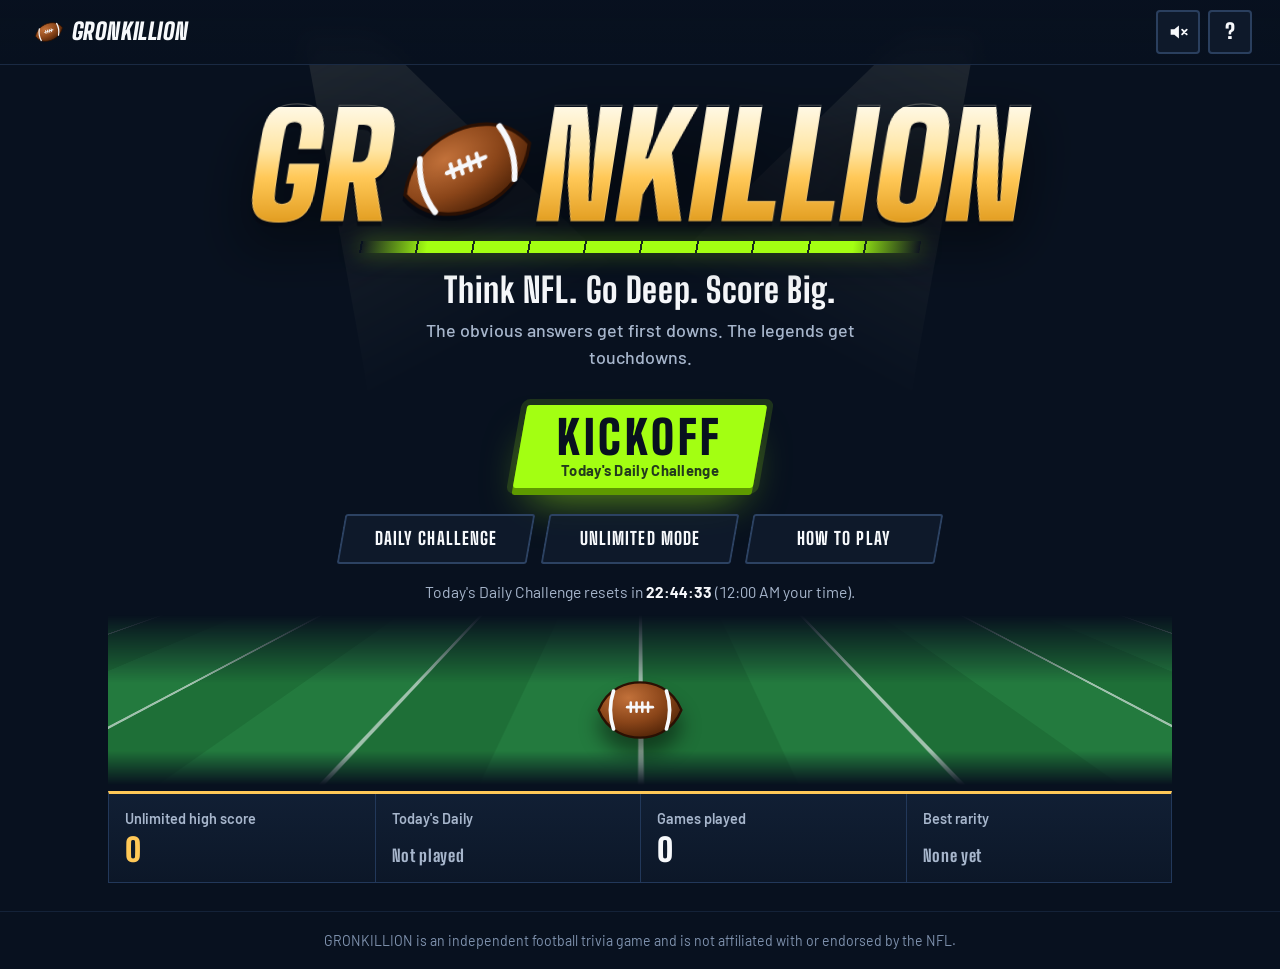
==== index.html @ bee405b0 "Add GRONKILLION NFL trivia game Single-file browser game (index.html) assembled from src/ by build.p" ====
<!DOCTYPE html>
<html lang="en">
<head>
<meta charset="utf-8">
<meta name="viewport" content="width=device-width, initial-scale=1, viewport-fit=cover">
<meta name="theme-color" content="#08111F">
<meta name="description" content="GRONKILLION: an NFL trivia game. Seven timed plays. Obvious answers get first downs; deep cuts score touchdowns.">
<title>GRONKILLION — Think NFL. Go Deep. Score Big.</title>
<link rel="icon" href="data:image/svg+xml,%3Csvg xmlns='http://www.w3.org/2000/svg' viewBox='-40 -40 80 80'%3E%3Cpath d='M-34 0C-26 -19 -9 -22 0 -22S26 -19 34 0C26 19 9 22 0 22S-26 19 -34 0Z' fill='%23A3FF12' transform='rotate(-30)'/%3E%3C/svg%3E">
<link rel="preconnect" href="https://fonts.googleapis.com">
<link rel="preconnect" href="https://fonts.gstatic.com" crossorigin>
<link rel="stylesheet" href="https://fonts.googleapis.com/css2?family=Barlow:wght@400;500;600;700&family=Big+Shoulders+Display:wght@700;800;900&display=swap">
<style>
/* ==========================================================================
   GRONKILLION — styles
   Broadcast-graphics language: skewed slabs, scoreboard numerals, turf.
   ========================================================================== */
:root {
  --navy: #08111F;
  --stadium: #101C2D;
  --panel: #13233A;
  --panel-deep: #0C1828;
  --line: #22385A;
  --line-strong: #2E4A72;
  --green: #A3FF12;
  --green-deep: #5E9A00;
  --gold: #FFC857;
  --gold-deep: #B9861C;
  --white: #F7F9FC;
  --muted: #A7B6CC;
  --dim: #7F92AE;
  --red: #FF4D57;
  --red-soft: #FF8A90;
  --purple: #B47CFF;
  --blue: #4DA3FF;
  --orange: #FF9F43;
  --chalk: #D9E2EE;
  --turf-a: #1E6F37;
  --turf-b: #237A3E;
  --font-display: "Big Shoulders Display", "Arial Narrow", Impact, "Haettenschweiler", sans-serif;
  --font-body: "Barlow", "Segoe UI", system-ui, -apple-system, "Helvetica Neue", Arial, sans-serif;
  --ease-out: cubic-bezier(.22, 1, .36, 1);
  --gutter: clamp(16px, 3vw, 28px);
}

/* Tier colours: every badge also carries a text label and a glyph */
[data-tier="chalk"]         { --tier: var(--chalk); }
[data-tier="starter"]       { --tier: var(--blue); }
[data-tier="pro_bowler"]    { --tier: var(--green); }
[data-tier="all_pro"]       { --tier: var(--orange); }
[data-tier="hall_of_famer"] { --tier: var(--purple); }
[data-tier="gronkillion"]   { --tier: var(--gold); }
[data-tier="miss"]          { --tier: var(--red); }

*, *::before, *::after { box-sizing: border-box; }
html { -webkit-text-size-adjust: 100%; text-size-adjust: 100%; background: var(--navy); }
body {
  margin: 0;
  min-height: 100vh;
  min-height: 100dvh;
  display: flex;
  flex-direction: column;
  background: var(--navy);
  color: var(--white);
  font-family: var(--font-body);
  font-size: 16px;
  line-height: 1.5;
  overflow-x: hidden;
}
button, input, textarea { font: inherit; color: inherit; }
button { cursor: pointer; }
[hidden] { display: none !important; }
p { margin: 0; }
.sr-only {
  position: absolute !important; width: 1px; height: 1px; padding: 0; margin: -1px;
  overflow: hidden; clip: rect(0 0 0 0); white-space: nowrap; border: 0;
}
:focus { outline: none; }
:focus-visible { outline: 3px solid var(--gold); outline-offset: 3px; }
.svg-defs { position: absolute; width: 0; height: 0; overflow: hidden; }

/* ---------- Stadium backdrop ---------- */
.bg-stadium {
  position: fixed; inset: 0; z-index: -1; pointer-events: none; overflow: hidden;
  background:
    radial-gradient(1100px 480px at 50% -160px, rgba(255, 200, 87, .14), transparent 70%),
    radial-gradient(620px 360px at 6% -80px, rgba(247, 249, 252, .10), transparent 70%),
    radial-gradient(620px 360px at 94% -80px, rgba(247, 249, 252, .10), transparent 70%),
    linear-gradient(180deg, #0B1729 0%, var(--navy) 52%, #060D18 100%);
}
.bg-stadium .bank {
  position: absolute; top: 18px; width: 120px; height: 34px;
  background-image: radial-gradient(circle, rgba(255, 246, 221, .95) 0 2.6px, rgba(255, 220, 140, .35) 3.4px, transparent 4.5px);
  background-size: 12px 11px;
  filter: drop-shadow(0 0 10px rgba(255, 226, 154, .55));
  opacity: .8;
}
.bg-stadium .bank-l { left: 4%; transform: skewX(-8deg); }
.bg-stadium .bank-r { right: 4%; transform: skewX(8deg); }
.bg-stadium .crowd {
  position: absolute; left: 0; right: 0; top: 110px; height: 150px;
  background-image: radial-gradient(circle at 50% 45%, rgba(167, 182, 204, .16) 0 2.2px, transparent 2.8px);
  background-size: 9px 10px;
  -webkit-mask-image: linear-gradient(180deg, transparent, #000 30%, #000 60%, transparent);
          mask-image: linear-gradient(180deg, transparent, #000 30%, #000 60%, transparent);
}

/* ---------- Stadium light flash + confetti ---------- */
.lights {
  position: fixed; inset: 0; z-index: 30; pointer-events: none; opacity: 0;
  background:
    radial-gradient(60% 55% at 0% 0%, rgba(255, 248, 225, .55), transparent 65%),
    radial-gradient(60% 55% at 100% 0%, rgba(255, 248, 225, .55), transparent 65%),
    radial-gradient(70% 40% at 50% 0%, rgba(255, 200, 87, .25), transparent 70%);
  mix-blend-mode: screen;
}
.lights.flash { animation: lightsFlash 1.7s ease-out; }
@keyframes lightsFlash {
  0% { opacity: 0; } 8% { opacity: 1; } 20% { opacity: .25; } 32% { opacity: .95; } 55% { opacity: .5; } 100% { opacity: 0; }
}
#confetti { position: fixed; inset: 0; width: 100%; height: 100%; z-index: 40; pointer-events: none; }

/* ---------- Top bar ---------- */
.topbar {
  position: sticky; top: 0; z-index: 20;
  display: flex; align-items: center; gap: 10px;
  padding: 10px var(--gutter);
  padding-top: max(10px, env(safe-area-inset-top));
  background: linear-gradient(180deg, rgba(8, 17, 31, .97), rgba(8, 17, 31, .88));
  -webkit-backdrop-filter: blur(8px); backdrop-filter: blur(8px);
  border-bottom: 1px solid #1A2A43;
}
.brand {
  display: inline-flex; align-items: center; gap: 8px; padding: 4px 6px; border: 0; background: none;
  font-family: var(--font-display); font-weight: 900; font-size: 1.45rem; letter-spacing: .02em; line-height: 1;
  color: var(--white); transform: skewX(-9deg);
}
.brand svg { width: 30px; height: 20px; transform: rotate(-18deg); }
.top-game { flex: 1; display: flex; align-items: center; justify-content: center; gap: 10px; min-width: 0; }
.top-mode {
  font-family: var(--font-display); font-weight: 800; font-size: .95rem; letter-spacing: .08em; text-transform: uppercase;
  color: var(--muted);
}
.play-pill {
  font-family: var(--font-display); font-weight: 900; font-size: 1.05rem; letter-spacing: .07em; text-transform: uppercase;
  background: var(--green); color: var(--navy); padding: 3px 12px; transform: skewX(-10deg); white-space: nowrap;
}
.play-pill > span { display: inline-block; transform: skewX(10deg); }
.top-right { display: flex; align-items: center; gap: 8px; margin-left: auto; }
.top-score {
  display: flex; align-items: baseline; gap: 4px; margin-right: 4px;
  font-family: var(--font-display); font-weight: 900; color: var(--gold); line-height: 1;
}
.top-score .num { font-size: 1.7rem; min-width: 2ch; text-align: right; font-variant-numeric: tabular-nums; }
.top-score .unit { font-size: .85rem; letter-spacing: .1em; color: var(--muted); }
.icon-btn {
  width: 44px; height: 44px; display: grid; place-items: center; flex: none;
  background: rgba(16, 28, 45, .85); border: 0; border-radius: 4px; box-shadow: inset 0 0 0 2px #2A3F5E;
  font-family: var(--font-display); font-weight: 900; font-size: 1.3rem;
}
.icon-btn:hover { box-shadow: inset 0 0 0 2px var(--line-strong); }
.icon-btn svg { width: 22px; height: 22px; }
.icon-btn[aria-pressed="true"] { box-shadow: inset 0 0 0 2px var(--green); color: var(--green); }
.icon-btn .snd-on { display: none; }
.icon-btn[aria-pressed="true"] .snd-on { display: block; }
.icon-btn[aria-pressed="true"] .snd-off { display: none; }

/* ---------- Buttons ---------- */
.btn {
  display: inline-flex; align-items: center; justify-content: center; gap: .5em;
  min-height: 50px; padding: .65em 1.4em;
  border: 0; border-radius: 3px;
  font-family: var(--font-display); font-weight: 800; font-size: 1.1rem; letter-spacing: .06em; text-transform: uppercase; line-height: 1.1;
  transform: skewX(-10deg);
  transition: background-color .15s, color .15s, box-shadow .15s, transform .08s;
  -webkit-tap-highlight-color: transparent;
}
.btn > span { display: inline-block; transform: skewX(10deg); }
.btn-primary { background: var(--green); color: var(--navy); box-shadow: 0 5px 0 var(--green-deep), 0 14px 26px -12px rgba(163, 255, 18, .55); }
.btn-primary:hover { background: #B8FF4A; }
.btn-primary:active { transform: skewX(-10deg) translateY(3px); box-shadow: 0 2px 0 var(--green-deep); }
.btn-gold { background: var(--gold); color: var(--navy); box-shadow: 0 5px 0 var(--gold-deep); }
.btn-gold:hover { background: #FFD47A; }
.btn-gold:active { transform: skewX(-10deg) translateY(3px); box-shadow: 0 2px 0 var(--gold-deep); }
.btn-ghost { background: rgba(16, 28, 45, .78); color: var(--white); box-shadow: inset 0 0 0 2px #2C4262; }
.btn-ghost:hover { box-shadow: inset 0 0 0 2px var(--green); }
.btn:disabled, .btn[aria-disabled="true"] { opacity: .45; cursor: not-allowed; }
.btn-text {
  border: 0; background: none; padding: 8px 4px; min-height: 44px;
  font-family: var(--font-display); font-weight: 800; font-size: 1rem; letter-spacing: .06em; text-transform: uppercase;
  color: var(--muted); text-decoration: underline; text-decoration-color: rgba(167, 182, 204, .4); text-underline-offset: 4px;
}
.btn-text:hover { color: var(--white); }
.btn-text.armed { color: var(--red-soft); text-decoration-color: var(--red-soft); }
.btn-text:disabled { opacity: .4; cursor: not-allowed; }

/* ---------- Layout ---------- */
main { flex: 1; width: 100%; }
.screen { width: min(1120px, 100%); margin: 0 auto; padding: 18px var(--gutter) 28px; }

/* ---------- Home ---------- */
.screen-home { padding-top: 6px; }
.hero { position: relative; display: flex; flex-direction: column; align-items: center; text-align: center; padding-top: clamp(14px, 4vh, 44px); }
.hero-beams { position: absolute; inset: -40px 0 auto; height: 420px; pointer-events: none; overflow: hidden; }
.beam {
  position: absolute; top: -40px; width: 34%; height: 520px;
  background: linear-gradient(180deg, rgba(255, 244, 214, .11), rgba(255, 244, 214, 0) 75%);
  -webkit-clip-path: polygon(46% 0, 54% 0, 100% 100%, 0 100%); clip-path: polygon(46% 0, 54% 0, 100% 100%, 0 100%);
  transform-origin: 50% 0; filter: blur(2px);
}
.beam-l { left: 2%; transform: rotate(-28deg); animation: sweepL 11s ease-in-out infinite alternate; }
.beam-r { right: 2%; transform: rotate(28deg); animation: sweepR 13s ease-in-out infinite alternate; }
@keyframes sweepL { from { transform: rotate(-32deg); } to { transform: rotate(-20deg); } }
@keyframes sweepR { from { transform: rotate(32deg); } to { transform: rotate(21deg); } }

.wordmark {
  position: relative; margin: 0; display: inline-flex; align-items: center; justify-content: center;
  font-family: var(--font-display); font-weight: 900; text-transform: uppercase;
  font-size: clamp(3.1rem, 13.2vw, 9rem); line-height: .82; letter-spacing: .005em;
  transform: skewX(-9deg);
  filter: drop-shadow(0 5px 0 rgba(5, 10, 19, .95)) drop-shadow(0 18px 28px rgba(0, 0, 0, .55));
}
.wm-txt {
  background: linear-gradient(180deg, #FFF8E4 0%, #FFE6A6 36%, var(--gold) 60%, #E09A1D 100%);
  -webkit-background-clip: text; background-clip: text; color: transparent;
  -webkit-text-stroke: 1px rgba(255, 246, 220, .25);
}
.wm-ball { width: .98em; height: .66em; margin: 0 .02em; transform: rotate(-24deg) translateY(.02em); flex: none; }
.chain {
  width: min(560px, 82%); height: 12px; margin: 16px auto 0; transform: skewX(-9deg);
  background:
    repeating-linear-gradient(90deg, rgba(8, 17, 31, .9) 0 2px, transparent 2px 10%),
    linear-gradient(90deg, transparent, var(--green) 12%, var(--green) 88%, transparent);
  box-shadow: 0 0 22px rgba(163, 255, 18, .35);
}
.tagline {
  margin-top: 18px; font-family: var(--font-display); font-weight: 800;
  font-size: clamp(1.45rem, 3.6vw, 2.15rem); letter-spacing: .02em; line-height: 1.1;
}
.subtag { margin-top: 8px; max-width: 46ch; color: var(--muted); font-size: clamp(1rem, 2.2vw, 1.12rem); font-weight: 500; }

.btn-kickoff {
  margin-top: clamp(22px, 4vh, 34px); padding: .5em 2.1em .55em; min-height: 76px;
  background: var(--green); color: var(--navy);
  box-shadow: 0 7px 0 var(--green-deep), 0 0 0 6px rgba(163, 255, 18, .14), 0 24px 44px -16px rgba(163, 255, 18, .6);
}
.btn-kickoff:hover { background: #B8FF4A; }
.btn-kickoff:active { transform: skewX(-10deg) translateY(4px); box-shadow: 0 3px 0 var(--green-deep); }
.k-in { display: flex !important; flex-direction: column; align-items: center; gap: 2px; }
.k-main { font-size: clamp(2.1rem, 6vw, 2.9rem); font-weight: 900; letter-spacing: .08em; line-height: 1; }
.k-sub { font-family: var(--font-body); font-weight: 700; font-size: .92rem; letter-spacing: .02em; text-transform: none; opacity: .82; }
.mode-row { display: flex; flex-wrap: wrap; justify-content: center; gap: 12px 14px; margin-top: 26px; }
.mode-row .btn { min-width: 190px; }
.daily-note { margin-top: 16px; color: var(--muted); font-size: .98rem; font-variant-numeric: tabular-nums; min-height: 1.5em; }
.daily-note strong { color: var(--white); font-weight: 700; }

.resume {
  margin-top: 22px; width: min(560px, 100%); display: grid; gap: 10px;
  background: rgba(16, 28, 45, .9); border: 1px solid var(--line-strong); border-left: 4px solid var(--gold);
  padding: 14px 16px; text-align: left;
}
.resume-row { display: flex; align-items: center; gap: 12px; flex-wrap: wrap; }
.resume-row p { flex: 1 1 220px; font-weight: 600; }
.resume-row p span { display: block; color: var(--muted); font-weight: 500; font-size: .92rem; }
.resume-row .btn { min-height: 44px; font-size: 1rem; padding: .5em 1em; }

.hero-field { position: relative; height: clamp(100px, 14vw, 170px); margin-top: 12px; perspective: 520px; overflow: hidden;
  -webkit-mask-image: linear-gradient(180deg, transparent 0%, #000 40%, #000 80%, transparent 100%);
          mask-image: linear-gradient(180deg, transparent 0%, #000 40%, #000 80%, transparent 100%);
}
.hero-field .turf {
  position: absolute; left: -40%; right: -40%; top: 0; height: 260%;
  transform: rotateX(64deg); transform-origin: 50% 0;
  background:
    repeating-linear-gradient(90deg, rgba(247, 249, 252, .6) 0 3px, transparent 3px 8.333%),
    repeating-linear-gradient(90deg, var(--turf-a) 0 4.1666%, var(--turf-b) 4.1666% 8.333%);
}
.hero-ball { position: absolute; left: 50%; top: 38%; width: 92px; height: 60px; margin-left: -46px;
  filter: drop-shadow(0 16px 10px rgba(0, 0, 0, .45)); animation: floatBall 4.2s ease-in-out infinite; }
@keyframes floatBall {
  0%, 100% { transform: translateY(0) rotate(-16deg); }
  50% { transform: translateY(-14px) rotate(-8deg); }
}

.board { margin-top: 6px; }
.board-grid {
  margin: 0; display: grid; grid-template-columns: repeat(4, minmax(0, 1fr));
  background: linear-gradient(180deg, #111F34, #0C1728); border: 1px solid var(--line); border-top: 3px solid var(--gold);
}
.board-cell { padding: 14px 16px 16px; border-left: 1px solid var(--line); min-width: 0; }
.board-cell:first-child { border-left: 0; }
.board-cell dt { color: var(--muted); font-size: .9rem; font-weight: 600; }
.board-cell dd { margin: 4px 0 0; font-family: var(--font-display); font-weight: 900; font-size: 2rem; line-height: 1; color: var(--white); overflow-wrap: anywhere; }
.board-cell dd.gold { color: var(--gold); }
.board-cell dd .small { font-size: 1.05rem; color: var(--muted); font-weight: 800; letter-spacing: .04em; }
.board-cell dd .mini-tier { display: inline-block; font-size: 1.15rem; letter-spacing: .05em; text-transform: uppercase; color: var(--tier); }
.storage-note { margin-top: 12px; text-align: center; color: var(--gold); font-size: .95rem; }

/* ---------- Game screen ---------- */
.screen-game { display: grid; gap: 18px; padding-top: 16px; }
.qcard {
  position: relative; overflow: hidden; padding: clamp(18px, 3vw, 30px);
  background: linear-gradient(180deg, #15273F 0%, #0F1D31 100%);
  border: 1px solid #243C5D;
  -webkit-clip-path: polygon(0 0, calc(100% - 24px) 0, 100% 24px, 100% 100%, 24px 100%, 0 calc(100% - 24px));
          clip-path: polygon(0 0, calc(100% - 24px) 0, 100% 24px, 100% 100%, 24px 100%, 0 calc(100% - 24px));
}
.qcard::before { content: ""; position: absolute; left: 0; top: 0; width: 34%; height: 4px; background: var(--green); }
.qcard::after { content: ""; position: absolute; left: 34%; top: 0; width: 12%; height: 4px; background: var(--gold); }
.qcard.enter .q-main { animation: cardIn .45s var(--ease-out) both; }
@keyframes cardIn { from { opacity: 0; transform: translateX(22px); } to { opacity: 1; transform: none; } }
.qcard-head { display: flex; align-items: flex-start; gap: 14px; }
.q-meta { display: flex; flex-direction: column; gap: 6px; min-width: 0; }
.cat-chip {
  align-self: flex-start; font-family: var(--font-display); font-weight: 900; font-size: 1rem; letter-spacing: .1em; text-transform: uppercase;
  color: var(--navy); background: var(--gold); padding: 3px 12px; transform: skewX(-10deg);
}
.cat-chip > span { display: inline-block; transform: skewX(10deg); }
.q-count { font-family: var(--font-display); font-weight: 800; letter-spacing: .08em; text-transform: uppercase; color: var(--muted); font-size: .95rem; }
.q-prompt {
  margin: 14px 0 8px; max-width: 32ch;
  font-family: var(--font-body); font-weight: 700; font-size: clamp(1.6rem, 4.3vw, 2.65rem); line-height: 1.12; letter-spacing: -.01em;
}
.q-prompt:focus-visible { outline-offset: 6px; }
.q-scope { color: var(--muted); font-size: 1rem; max-width: 70ch; }

/* Timer */
.timer { position: relative; width: 84px; height: 84px; flex: none; margin-left: auto; }
.timer svg { width: 100%; height: 100%; transform: rotate(-90deg); display: block; }
.t-track { fill: rgba(8, 17, 31, .65); stroke: #1E3150; stroke-width: 7; }
.t-prog { fill: none; stroke: var(--green); stroke-width: 7; transition: stroke .25s; }
.timer[data-state="snap"] .t-prog { stroke: var(--blue); }
.timer[data-state="warn"] .t-prog { stroke: var(--gold); }
.timer[data-state="danger"] .t-prog { stroke: var(--red); }
.timer[data-state="danger"] .t-num { color: var(--red-soft); }
.timer[data-state="danger"] { animation: timerPulse 1s ease-in-out infinite; }
.timer[data-state="off"] .t-prog { stroke: #2A3F5E; }
@keyframes timerPulse { 0%, 100% { transform: scale(1); } 50% { transform: scale(1.07); } }
.qcard[data-phase="reveal"] .timer { opacity: .45; animation: none; }
.t-num {
  position: absolute; inset: 0; display: grid; place-items: center; padding-bottom: 10px;
  font-family: var(--font-display); font-weight: 900; font-size: 2.1rem; line-height: 1; font-variant-numeric: tabular-nums;
}
.t-label {
  position: absolute; left: 0; right: 0; bottom: 17px; text-align: center;
  font-family: var(--font-display); font-weight: 800; font-size: .66rem; letter-spacing: .14em; text-transform: uppercase; color: var(--muted);
}

/* Answer zone */
.answer-zone { display: grid; grid-template-columns: minmax(0, 1fr) auto; gap: 12px 14px; margin-top: 20px; align-items: stretch; }
.input-wrap { position: relative; }
#answerInput {
  width: 100%; height: 62px; padding: 0 50px 0 18px;
  font-size: 1.35rem; font-weight: 600;
  background: #07101D; color: var(--white);
  border: 2px solid #2C4466; border-radius: 4px; caret-color: var(--green);
  transition: border-color .15s, box-shadow .15s, opacity .15s;
}
#answerInput::placeholder { color: #71839E; font-weight: 500; }
#answerInput:focus { border-color: var(--green); box-shadow: 0 0 0 4px rgba(163, 255, 18, .2); }
#answerInput:focus-visible { outline: none; }
#answerInput[aria-disabled="true"] { opacity: .62; border-style: dashed; }
.input-wrap .i-icon { position: absolute; right: 14px; top: 50%; width: 26px; height: 26px; margin-top: -13px; display: grid; place-items: center; font-weight: 900; border-radius: 50%; opacity: 0; transform: scale(.4); }
.input-wrap.ok #answerInput { border-color: var(--green); box-shadow: 0 0 0 6px rgba(163, 255, 18, .3); }
.input-wrap.ok .i-icon { opacity: 1; transform: scale(1); background: var(--green); color: var(--navy); transition: transform .3s var(--ease-out), opacity .2s; }
.input-wrap.bad #answerInput { border-color: var(--red); }
.input-wrap.shake { animation: shake .42s cubic-bezier(.36, .07, .19, .97); }
@keyframes shake {
  10%, 90% { transform: translateX(-2px); } 20%, 80% { transform: translateX(4px); }
  30%, 50%, 70% { transform: translateX(-8px); } 40%, 60% { transform: translateX(8px); }
}
#submitBtn { min-width: 210px; min-height: 62px; font-size: 1.25rem; }
.answer-meta { grid-column: 1 / -1; display: flex; align-items: flex-start; justify-content: space-between; gap: 12px; min-height: 48px; }
.feedback { flex: 1; font-weight: 600; font-size: 1.05rem; padding-top: 10px; }
.feedback:empty { padding-top: 0; }
.feedback::before { display: inline-block; width: 1.4em; font-weight: 900; }
.feedback.is-error { color: var(--red-soft); }
.feedback.is-error::before { content: "✕"; }
.feedback.is-info { color: var(--gold); }
.feedback.is-info::before { content: "?"; }
.feedback.is-ok { color: var(--green); }
.feedback.is-ok::before { content: "✓"; }
.feedback .fb-note { display: block; margin-top: 2px; color: var(--muted); font-weight: 500; font-size: .95rem; padding-left: 1.4em; }

/* Reveal */
.reveal { position: relative; margin-top: 18px; padding: clamp(18px, 3vw, 26px) 0 4px; text-align: center; border-top: 1px solid var(--line); isolation: isolate; }
.burst {
  position: absolute; left: 50%; top: 44%; width: 820px; height: 820px; margin: -410px 0 0 -410px; z-index: -1; pointer-events: none; opacity: 0;
  background: repeating-conic-gradient(from 0deg, rgba(255, 200, 87, .42) 0deg 7deg, transparent 7deg 18deg);
  -webkit-mask-image: radial-gradient(circle, #000 0%, rgba(0, 0, 0, .65) 30%, transparent 62%);
          mask-image: radial-gradient(circle, #000 0%, rgba(0, 0, 0, .65) 30%, transparent 62%);
}
.reveal[data-tier="gronkillion"] .burst { animation: burst 2.4s var(--ease-out) forwards; }
@keyframes burst {
  0% { opacity: 0; transform: scale(.2) rotate(0deg); }
  18% { opacity: 1; }
  100% { opacity: .55; transform: scale(1) rotate(50deg); }
}
.rv-status {
  display: inline-flex; align-items: center; gap: 8px;
  font-family: var(--font-display); font-weight: 900; font-size: 1.05rem; letter-spacing: .14em; text-transform: uppercase;
}
.rv-status::before { content: "✓"; display: grid; place-items: center; width: 24px; height: 24px; border-radius: 50%; background: var(--green); color: var(--navy); font-size: .9rem; letter-spacing: 0; }
.reveal.is-miss .rv-status { color: var(--red-soft); }
.reveal.is-miss .rv-status::before { content: "✕"; background: var(--red); color: var(--white); }
.reveal:not(.is-miss) .rv-status { color: var(--green); }
.rv-answer {
  margin-top: 8px; font-family: var(--font-display); font-weight: 900; text-transform: uppercase;
  font-size: clamp(2.2rem, 7vw, 4.2rem); line-height: .95; letter-spacing: .01em; overflow-wrap: anywhere;
}
.reveal.is-miss .rv-answer { color: var(--muted); }
.rv-tier { margin-top: 14px; }
.tier-badge {
  display: inline-flex; align-items: center; gap: .55em; padding: .32em 1em;
  font-family: var(--font-display); font-weight: 900; text-transform: uppercase; letter-spacing: .09em;
  font-size: clamp(1.25rem, 3.6vw, 1.75rem); line-height: 1.05;
  color: var(--navy); background: var(--tier, var(--chalk)); transform: skewX(-10deg);
}
.tier-badge > span { display: inline-block; transform: skewX(10deg); }
.tier-badge .glyph { font-family: system-ui, sans-serif; font-size: .8em; }
.tier-badge[data-tier="miss"] { color: var(--white); }
.tier-badge[data-tier="gronkillion"] {
  background: linear-gradient(100deg, #E8A21F 0%, #FFC857 30%, #FFF4CF 45%, #FFC857 60%, #E8A21F 100%);
  background-size: 250% 100%; animation: shimmer 2.2s linear infinite;
}
@keyframes shimmer { from { background-position: 100% 0; } to { background-position: -150% 0; } }
.rv-points {
  margin-top: 12px; font-family: var(--font-display); font-weight: 900; color: var(--gold);
  font-size: clamp(2.2rem, 6.4vw, 3.4rem); line-height: 1; font-variant-numeric: tabular-nums; text-transform: uppercase;
}
.reveal.is-miss .rv-points { color: var(--dim); }
.rv-points.pop { animation: pop .5s var(--ease-out); }
@keyframes pop { 0% { transform: scale(.6); opacity: 0; } 60% { transform: scale(1.12); opacity: 1; } 100% { transform: scale(1); } }
.rv-flavor { margin-top: 8px; font-family: var(--font-display); font-weight: 800; font-size: clamp(1.15rem, 3vw, 1.5rem); letter-spacing: .05em; text-transform: uppercase; }
.reveal[data-tier="hall_of_famer"] .rv-flavor, .reveal[data-tier="gronkillion"] .rv-flavor { color: var(--tier); }
.rv-note { margin: 8px auto 0; max-width: 60ch; color: var(--muted); }
.rv-more { margin: 16px auto 0; max-width: 680px; text-align: left; background: rgba(8, 17, 31, .55); border: 1px solid var(--line); padding: 12px 14px; }
.rv-more h3 { margin: 0 0 8px; font-size: .98rem; font-weight: 700; color: var(--muted); }
.rv-more ul { list-style: none; margin: 0; padding: 0; display: flex; flex-wrap: wrap; gap: 8px; }
.rv-more li { display: inline-flex; align-items: center; gap: 8px; padding: 5px 10px; background: #0E1B2E; border: 1px solid var(--line); border-left: 4px solid var(--tier); font-weight: 600; }
.rv-more li small { color: var(--tier); font-family: var(--font-display); font-weight: 800; letter-spacing: .05em; text-transform: uppercase; font-size: .85rem; }
#nextBtn { margin-top: 22px; min-width: 240px; min-height: 58px; font-size: 1.3rem; }

/* ---------- Field ---------- */
.field-wrap { display: grid; gap: 10px; }
.field-head { display: flex; align-items: baseline; flex-wrap: wrap; gap: 6px 14px; }
.zone-label { font-family: var(--font-display); font-weight: 900; font-size: 1.5rem; letter-spacing: .05em; text-transform: uppercase; line-height: 1; }
.zone-label[data-zone="midfield"] { color: var(--green); }
.zone-label[data-zone="redzone"], .zone-label[data-zone="goalline"] { color: #FF7C82; }
.zone-label[data-zone="td"] { color: var(--gold); }
.yard-pos { display: flex; align-items: baseline; gap: 10px; font-family: var(--font-display); font-weight: 800; letter-spacing: .05em; text-transform: uppercase; }
.yard-marker { background: #1B2C46; padding: 2px 10px; color: var(--white); font-size: 1.05rem; }
.yard-gain { color: var(--muted); font-size: 1rem; }
.field-score { margin-left: auto; font-family: var(--font-display); font-weight: 900; color: var(--gold); font-size: 1.5rem; line-height: 1; font-variant-numeric: tabular-nums; }
.field-score .of { color: var(--muted); font-size: 1rem; font-weight: 800; letter-spacing: .06em; margin-left: 2px; }
.field { position: relative; width: min(100%, calc(34vh * 4.44)); margin: 0 auto; border-radius: 3px; overflow: hidden;
  box-shadow: 0 0 0 2px #0A1E11, 0 22px 40px -22px rgba(0, 0, 0, .85); background: var(--turf-a); }
.field svg { display: block; width: 100%; height: auto; }
.yd-num { font-family: var(--font-display); font-weight: 800; font-size: 46px; fill: rgba(247, 249, 252, .88); }
.ez-text { font-family: var(--font-display); font-weight: 900; font-size: 46px; letter-spacing: 6px; text-anchor: middle; dominant-baseline: central; }
.ez-l { fill: rgba(247, 249, 252, .82); }
.ez-r { fill: #FFE3A3; }
.ball-g { transition: transform 1.3s var(--ease-out); }
.ball-g.no-anim { transition: none; }
.los { stroke: var(--blue); stroke-width: 5; }
.ball-ring { fill: none; stroke: var(--green); stroke-width: 3; opacity: 0; }
.field[data-live="1"] .ball-ring { animation: ring 1.6s ease-out infinite; }
@keyframes ring { 0% { opacity: .9; transform: scale(.8); } 100% { opacity: 0; transform: scale(1.6); } }
.ball-ring { transform-box: fill-box; transform-origin: center; }
.gline line { stroke: var(--gold); stroke-width: 4; stroke-dasharray: 14 10; }
.gline text { font-family: var(--font-display); font-weight: 900; font-size: 20px; letter-spacing: 3px; fill: var(--gold); text-anchor: middle; }
.gline { transition: opacity .3s, transform 1.3s var(--ease-out); }
.drive-arrow { fill: var(--tier); stroke: rgba(5, 12, 22, .55); stroke-width: 2; }
.drive-label { font-family: var(--font-display); font-weight: 900; font-size: 20px; fill: var(--tier); paint-order: stroke; stroke: rgba(5, 12, 22, .8); stroke-width: 4px; }
.drive-miss path { stroke: var(--red); stroke-width: 4; stroke-linecap: round; }
.drive-play.is-new .drive-arrow { transform-box: fill-box; transform-origin: 0 50%; animation: driveGrow 1.3s var(--ease-out) both; }
.drive-play.is-new .drive-label, .drive-miss.is-new { animation: fadeIn .4s 1s both; }
@keyframes driveGrow { from { transform: scaleX(0); } to { transform: scaleX(1); } }
@keyframes fadeIn { from { opacity: 0; } to { opacity: 1; } }

.drive-chips { list-style: none; margin: 0; padding: 0; display: grid; grid-template-columns: repeat(7, minmax(0, 1fr)); gap: 6px; }
.chip {
  display: flex; flex-direction: column; align-items: center; justify-content: center; gap: 1px; min-height: 54px; padding: 6px 2px;
  background: #0E1B2E; border: 1px solid #213552; border-bottom: 3px solid var(--tier, #213552);
  font-family: var(--font-display); font-weight: 900; line-height: 1.05; text-align: center;
}
.chip .c-num { font-size: .74rem; letter-spacing: .12em; color: var(--muted); }
.chip .c-val { font-size: 1.12rem; color: var(--tier, var(--dim)); font-variant-numeric: tabular-nums; }
.chip[data-state="future"] { opacity: .5; }
.chip[data-state="current"] { border-color: var(--green); box-shadow: inset 0 0 0 1px var(--green); }
.chip[data-state="current"] .c-val { color: var(--green); }

/* ---------- Results ---------- */
.screen-results { display: grid; gap: 18px; padding-top: 18px; }
.res-hero {
  position: relative; text-align: center; padding: clamp(20px, 4vw, 36px) var(--gutter);
  background: linear-gradient(180deg, #15273F 0%, #0E1B2E 100%); border: 1px solid #243C5D; border-top: 4px solid var(--gold);
}
.res-mode { color: var(--muted); font-weight: 600; }
.res-score { margin-top: 8px; font-family: var(--font-display); font-weight: 900; line-height: .9; font-variant-numeric: tabular-nums; }
.res-score .big { font-size: clamp(4rem, 15vw, 7.2rem); color: var(--gold); }
.res-score .of { font-size: clamp(1.6rem, 5vw, 2.4rem); color: var(--muted); margin-left: 4px; }
.res-rank { margin: 10px 0 0; font-family: var(--font-display); font-weight: 900; text-transform: uppercase; font-size: clamp(2rem, 7vw, 3.6rem); line-height: .95; letter-spacing: .03em; }
.res-rank:focus-visible { outline-offset: 6px; }
.res-hero[data-rank="legend"] .res-rank { color: var(--gold); }
.res-hero[data-rank="hof"] .res-rank { color: var(--purple); }
.res-hero[data-rank="allpro"] .res-rank { color: var(--orange); }
.res-msg { margin-top: 8px; font-size: clamp(1.05rem, 2.6vw, 1.25rem); font-weight: 600; }
.res-badge {
  display: inline-block; margin-top: 14px; padding: 4px 14px; transform: skewX(-10deg);
  font-family: var(--font-display); font-weight: 900; letter-spacing: .1em; text-transform: uppercase;
  background: var(--green); color: var(--navy);
}
.res-badge > span { display: inline-block; transform: skewX(10deg); }
.res-best { background: rgba(16, 28, 45, .9); border: 1px solid var(--line); border-left: 4px solid var(--tier, var(--gold)); padding: 14px 16px; }
.res-best h3 { margin: 0 0 4px; font-size: .95rem; font-weight: 700; color: var(--muted); }
.res-best p { font-family: var(--font-display); font-weight: 900; font-size: 1.6rem; line-height: 1.1; text-transform: uppercase; }
.res-best p small { color: var(--tier); font-size: 1.05rem; letter-spacing: .05em; margin-left: 8px; }
.res-plays { list-style: none; margin: 0; padding: 0; display: grid; gap: 8px; }
.res-play {
  display: grid; grid-template-columns: auto minmax(0, 1fr) auto; gap: 4px 14px; align-items: center;
  background: #0F1D31; border: 1px solid #213552; border-left: 4px solid var(--tier, #213552); padding: 12px 14px;
}
.rp-num { font-family: var(--font-display); font-weight: 900; font-size: 1.5rem; color: var(--muted); grid-column: 1; grid-row: 1 / 3; }
.rp-q { font-weight: 600; line-height: 1.3; grid-column: 2; grid-row: 1; }
.rp-cat { display: block; font-family: var(--font-display); font-weight: 800; font-size: .82rem; letter-spacing: .1em; text-transform: uppercase; color: var(--dim); }
.rp-a { color: var(--muted); font-size: .98rem; grid-column: 2; grid-row: 2; }
.rp-a b { color: var(--white); }
.rp-a .rp-tier { color: var(--tier); font-family: var(--font-display); font-weight: 800; letter-spacing: .05em; text-transform: uppercase; }
.rp-pts { grid-column: 3; grid-row: 1 / 3; font-family: var(--font-display); font-weight: 900; font-size: 1.6rem; color: var(--tier, var(--dim)); text-align: right; font-variant-numeric: tabular-nums; }
.res-actions { display: flex; flex-wrap: wrap; justify-content: center; gap: 14px; }
.res-actions .btn { min-width: 200px; }
.res-next { text-align: center; color: var(--muted); font-variant-numeric: tabular-nums; }

/* ---------- Kickoff overlay ---------- */
.kickoff-fx { position: fixed; inset: 0; z-index: 35; display: grid; place-items: center; overflow: hidden; pointer-events: none;
  background: radial-gradient(circle at 50% 60%, rgba(16, 28, 45, .55), rgba(5, 10, 19, .92)); }
.ko-ball { position: absolute; left: 50%; top: 50%; width: 160px; height: 104px; margin: -52px 0 0 -80px; opacity: 0; }
.ko-word { position: relative; font-family: var(--font-display); font-weight: 900; text-transform: uppercase; letter-spacing: .06em;
  font-size: clamp(3.6rem, 16vw, 10rem); color: var(--green); transform: skewX(-9deg); opacity: 0; text-shadow: 0 8px 0 rgba(0, 0, 0, .6); }
.kickoff-fx.run .ko-ball { animation: koFly 1.15s cubic-bezier(.3, .55, .35, 1) forwards; }
.kickoff-fx.run .ko-word { animation: koWord 1.15s ease-out forwards; }
@keyframes koFly {
  0% { opacity: 1; transform: translate(-48vw, 42vh) rotate(-40deg) scale(.5); }
  55% { opacity: 1; transform: translate(-6vw, -22vh) rotate(380deg) scale(1.05); }
  100% { opacity: 0; transform: translate(14vw, -4vh) rotate(760deg) scale(1.9); }
}
@keyframes koWord {
  0%, 35% { opacity: 0; transform: skewX(-9deg) scale(1.5); }
  55% { opacity: 1; transform: skewX(-9deg) scale(1); }
  85% { opacity: 1; }
  100% { opacity: 0; transform: skewX(-9deg) scale(.96); }
}

/* ---------- Dialogs, toast, footer ---------- */
dialog { border: 0; padding: 0; background: transparent; color: var(--white); width: min(640px, calc(100vw - 32px)); max-width: none; }
dialog::backdrop { background: rgba(4, 8, 15, .78); }
.dlg { background: var(--stadium); border: 1px solid #27405F; border-top: 4px solid var(--green); padding: 22px clamp(18px, 4vw, 28px); max-height: min(84vh, 760px); overflow: auto; }
.dlg h2 { margin: 0 0 10px; font-family: var(--font-display); font-weight: 900; font-size: 2rem; text-transform: uppercase; letter-spacing: .03em; line-height: 1; }
.dlg h3 { margin: 18px 0 6px; font-size: 1.05rem; }
.dlg p, .dlg li { color: #D6DEEA; }
.dlg ul { padding-left: 1.2em; margin: 6px 0; }
.dlg li { margin: 4px 0; }
.dlg-actions { display: flex; flex-wrap: wrap; justify-content: flex-end; gap: 12px; margin-top: 20px; }
.dlg-actions .btn { min-height: 46px; font-size: 1rem; }
.tier-table { width: 100%; border-collapse: collapse; margin-top: 6px; }
.tier-table td { padding: 7px 8px; border-bottom: 1px solid var(--line); }
.tier-table td:first-child { width: 2.6em; text-align: center; color: var(--tier); font-weight: 900; }
.tier-table .tt-name { font-family: var(--font-display); font-weight: 900; letter-spacing: .05em; text-transform: uppercase; color: var(--tier); font-size: 1.1rem; }
.tier-table .tt-pts { text-align: right; font-family: var(--font-display); font-weight: 900; font-size: 1.15rem; white-space: nowrap; }
.tier-table .tt-desc { color: var(--muted); font-size: .95rem; }
#shareText { width: 100%; min-height: 220px; resize: vertical; background: #07101D; border: 2px solid #2C4466; border-radius: 4px; padding: 12px; font-size: 1rem; line-height: 1.45; }
.toast {
  position: fixed; left: 50%; bottom: max(22px, env(safe-area-inset-bottom)); z-index: 50; transform: translate(-50%, 20px);
  background: var(--white); color: var(--navy); padding: 10px 18px; font-weight: 700; border-radius: 3px; opacity: 0; pointer-events: none;
  transition: opacity .2s, transform .25s var(--ease-out); box-shadow: 0 12px 28px -10px rgba(0, 0, 0, .6); max-width: calc(100vw - 32px); text-align: center;
}
.toast.show { opacity: 1; transform: translate(-50%, 0); }
.site-footer { padding: 18px var(--gutter) max(18px, env(safe-area-inset-bottom)); text-align: center; color: var(--dim); font-size: .88rem; border-top: 1px solid #142238; }

/* ---------- Responsive ---------- */
@media (max-width: 760px) {
  .board-grid { grid-template-columns: repeat(2, minmax(0, 1fr)); }
  .board-cell:nth-child(3) { border-left: 0; }
  .board-cell:nth-child(n + 3) { border-top: 1px solid var(--line); }
  .top-mode { display: none; }
}
@media (max-width: 640px) {
  .screen { padding-top: 12px; }
  .brand .brand-txt { font-size: 1.15rem; }
  .play-pill { font-size: .95rem; padding: 2px 9px; }
  .top-score .num { font-size: 1.4rem; }
  .top-score .unit { display: none; }
  .icon-btn { width: 42px; height: 42px; }
  .answer-zone { grid-template-columns: 1fr; }
  #submitBtn { width: 100%; min-height: 56px; }
  .timer { width: 70px; height: 70px; }
  .t-num { font-size: 1.75rem; padding-bottom: 8px; }
  .t-label { bottom: 13px; font-size: .58rem; }
  .q-prompt { margin-top: 12px; }
  .mode-row .btn { min-width: 0; flex: 1 1 100%; }
  .drive-label, .gline text { display: none; }
  .chip { min-height: 46px; }
  .chip .c-val { font-size: .98rem; }
  .res-play { grid-template-columns: auto minmax(0, 1fr); }
  .rp-num { grid-row: 1 / 4; }
  .rp-pts { grid-column: 2; grid-row: 3; text-align: left; font-size: 1.25rem; }
  .res-actions .btn { min-width: 0; flex: 1 1 100%; }
  .field-score { margin-left: 0; }
}
@media (max-width: 480px) {
  body:not([data-phase="home"]) .brand .brand-txt { display: none; }
}
@media (max-width: 380px) {
  .brand .brand-txt { display: none; }
}
@media (max-height: 720px) and (min-width: 641px) {
  .q-prompt { font-size: clamp(1.5rem, 3.6vw, 2.2rem); }
  .field { width: min(100%, calc(28vh * 4.44)); }
}

/* ---------- Reduced motion ---------- */
@media (prefers-reduced-motion: reduce) {
  *, *::before, *::after {
    animation-duration: .001ms !important; animation-iteration-count: 1 !important;
    transition-duration: .001ms !important; scroll-behavior: auto !important;
  }
  .beam, .hero-ball { animation: none !important; }
}
</style>
</head>
<body>
<!-- Shared SVG symbols -->
<svg class="svg-defs" aria-hidden="true" focusable="false">
  <defs>
    <radialGradient id="ballShade" cx="36%" cy="28%" r="80%">
      <stop offset="0" stop-color="#C2713A"/>
      <stop offset=".55" stop-color="#8A4519"/>
      <stop offset="1" stop-color="#4A2006"/>
    </radialGradient>
    <symbol id="sym-ball" viewBox="-40 -26 80 52">
      <path d="M-36 0C-28 -20 -10 -24 0 -24S28 -20 36 0C28 20 10 24 0 24S-28 20 -36 0Z" fill="url(#ballShade)" stroke="#2A1003" stroke-width="2"/>
      <path d="M-23 -16.5C-26.5 -6 -26.5 6 -23 16.5M23 -16.5C26.5 -6 26.5 6 23 16.5" fill="none" stroke="#F7F9FC" stroke-width="3.2" stroke-linecap="round"/>
      <path d="M-11 -2.5H11" stroke="#F7F9FC" stroke-width="2.6" stroke-linecap="round"/>
      <path d="M-8 -6.5V1.5M-3 -6.5V1.5M2 -6.5V1.5M7 -6.5V1.5" stroke="#F7F9FC" stroke-width="2.2" stroke-linecap="round"/>
    </symbol>
  </defs>
</svg>

<div class="bg-stadium" aria-hidden="true"><span class="bank bank-l"></span><span class="bank bank-r"></span><span class="crowd"></span></div>
<div id="lights" class="lights" aria-hidden="true"></div>
<canvas id="confetti" aria-hidden="true" hidden></canvas>
<div id="srPolite" class="sr-only" aria-live="polite" aria-atomic="true"></div>
<div id="srAssert" class="sr-only" aria-live="assertive" aria-atomic="true"></div>

<header class="topbar" id="topbar">
  <button type="button" class="brand" id="brandBtn" aria-label="GRONKILLION home">
    <svg viewBox="-40 -26 80 52" aria-hidden="true"><use href="#sym-ball" x="-40" y="-26" width="80" height="52"/></svg>
    <span class="brand-txt">GRONKILLION</span>
  </button>
  <div class="top-game" id="topGame" hidden>
    <span class="play-pill"><span id="topPlay">Play 1 of 7</span></span>
    <span class="top-mode" id="topMode">Daily Challenge</span>
  </div>
  <div class="top-right">
    <p class="top-score" id="topScoreWrap" hidden><span class="num" id="topScore">0</span><span class="unit">PTS</span></p>
    <button type="button" class="icon-btn" id="soundBtn" aria-pressed="false" aria-label="Sound effects">
      <svg class="snd-off" viewBox="0 0 24 24" aria-hidden="true"><path d="M4 9h4l5-4v14l-5-4H4z" fill="currentColor"/><path d="M16.5 9.5l5 5m0-5l-5 5" stroke="currentColor" stroke-width="2" stroke-linecap="round"/></svg>
      <svg class="snd-on" viewBox="0 0 24 24" aria-hidden="true"><path d="M4 9h4l5-4v14l-5-4H4z" fill="currentColor"/><path d="M16 8.5a5 5 0 0 1 0 7M18.6 6a8.6 8.6 0 0 1 0 12" fill="none" stroke="currentColor" stroke-width="2" stroke-linecap="round"/></svg>
    </button>
    <button type="button" class="icon-btn" id="helpBtn" aria-label="How to play">?</button>
  </div>
</header>

<main id="app">
  <!-- HOME -->
  <section id="screen-home" class="screen screen-home" aria-labelledby="wordmark">
    <div class="hero">
      <div class="hero-beams" aria-hidden="true"><span class="beam beam-l"></span><span class="beam beam-r"></span></div>
      <h1 class="wordmark" id="wordmark" aria-label="GRONKILLION">
        <span class="wm-txt" aria-hidden="true">GR</span><svg class="wm-ball" viewBox="-40 -26 80 52" aria-hidden="true"><use href="#sym-ball" x="-40" y="-26" width="80" height="52"/></svg><span class="wm-txt" aria-hidden="true">NKILLION</span>
      </h1>
      <div class="chain" aria-hidden="true"></div>
      <p class="tagline">Think NFL. Go Deep. Score Big.</p>
      <p class="subtag">The obvious answers get first downs. The legends get touchdowns.</p>
      <div class="resume" id="resumeBox" hidden></div>
      <button type="button" class="btn btn-kickoff" id="kickoffBtn">
        <span class="k-in"><span class="k-main">Kickoff</span><span class="k-sub" id="kickoffSub">Today's Daily Challenge</span></span>
      </button>
      <div class="mode-row">
        <button type="button" class="btn btn-ghost" id="dailyBtn"><span>Daily Challenge</span></button>
        <button type="button" class="btn btn-ghost" id="unlimitedBtn"><span>Unlimited Mode</span></button>
        <button type="button" class="btn btn-ghost" id="howBtn"><span>How to Play</span></button>
      </div>
      <p class="daily-note" id="dailyNote"></p>
    </div>
    <div class="hero-field" aria-hidden="true">
      <div class="turf"></div>
      <svg class="hero-ball" viewBox="-40 -26 80 52"><use href="#sym-ball" x="-40" y="-26" width="80" height="52"/></svg>
    </div>
    <section class="board" aria-label="Your record">
      <dl class="board-grid">
        <div class="board-cell"><dt>Unlimited high score</dt><dd class="gold" id="statHigh">0</dd></div>
        <div class="board-cell"><dt>Today's Daily</dt><dd id="statDaily"><span class="small">Not played</span></dd></div>
        <div class="board-cell"><dt>Games played</dt><dd id="statGames">0</dd></div>
        <div class="board-cell"><dt>Best rarity</dt><dd id="statTier"><span class="small">None yet</span></dd></div>
      </dl>
    </section>
    <p class="storage-note" id="storageNote" hidden>Browser storage is turned off, so scores and settings won't be saved after you close this page.</p>
  </section>

  <!-- GAME -->
  <section id="screen-game" class="screen screen-game" aria-labelledby="qPrompt" hidden>
    <article class="qcard" id="qcard" data-phase="preview">
      <div class="q-main">
        <div class="qcard-head">
          <div class="q-meta">
            <span class="cat-chip"><span id="qCategory">Category</span></span>
            <span class="q-count" id="qCount">Play 1 of 7</span>
          </div>
          <div class="timer" id="timer" role="timer" aria-label="Play clock" data-state="snap">
            <svg viewBox="0 0 80 80" aria-hidden="true">
              <circle class="t-track" cx="40" cy="40" r="34"/>
              <circle class="t-prog" id="timerProg" cx="40" cy="40" r="34" stroke-dasharray="213.63" stroke-dashoffset="0"/>
            </svg>
            <span class="t-num" id="timerNum" aria-hidden="true">3</span>
            <span class="t-label" id="timerLabel" aria-hidden="true">Snap</span>
          </div>
        </div>
        <h2 class="q-prompt" id="qPrompt" tabindex="-1">Question</h2>
        <p class="q-scope" id="qScope"></p>
      </div>

      <form class="answer-zone" id="answerForm" autocomplete="off" novalidate>
        <label class="sr-only" for="answerInput">Your answer</label>
        <div class="input-wrap" id="inputWrap">
          <input id="answerInput" type="text" name="answer" inputmode="text" autocomplete="off" autocorrect="off" autocapitalize="words" spellcheck="false" enterkeyhint="go" maxlength="64" placeholder="Type your answer" aria-describedby="feedback qScope">
          <span class="i-icon" aria-hidden="true">✓</span>
        </div>
        <button type="submit" class="btn btn-primary" id="submitBtn"><span>Submit Answer</span></button>
        <div class="answer-meta">
          <p class="feedback" id="feedback" role="status" aria-live="polite"></p>
          <button type="button" class="btn-text" id="skipBtn">Skip play</button>
        </div>
      </form>

      <section class="reveal" id="reveal" aria-labelledby="rvAnswer" hidden>
        <div class="burst" aria-hidden="true"></div>
        <p class="rv-status" id="rvStatus">Accepted</p>
        <p class="rv-answer" id="rvAnswer" tabindex="-1">Answer</p>
        <p class="rv-tier"><span class="tier-badge" id="rvTier" data-tier="chalk"><span class="glyph" aria-hidden="true">●</span><span class="t-name">Chalk Pick</span></span></p>
        <p class="rv-points" id="rvPoints">+10 points</p>
        <p class="rv-flavor" id="rvFlavor"></p>
        <p class="rv-note" id="rvNote" hidden></p>
        <div class="rv-more" id="rvMore" hidden></div>
        <button type="button" class="btn btn-primary" id="nextBtn"><span>Next Play</span></button>
      </section>
    </article>

    <div class="field-wrap" id="gameField">
      <div class="field-head">
        <p class="zone-label" data-role="zone" data-zone="opening">Opening Drive</p>
        <p class="yard-pos"><span class="yard-marker" data-role="marker">Own goal line</span><span class="yard-gain" data-role="yards">0 yards</span></p>
        <p class="field-score"><span data-role="score">0</span><span class="of">/700 PTS</span></p>
      </div>
      <div class="field" data-role="field" role="img" aria-label="Football field"></div>
      <ol class="drive-chips" data-role="chips" aria-label="Drive summary"></ol>
    </div>
  </section>

  <!-- RESULTS -->
  <section id="screen-results" class="screen screen-results" aria-labelledby="resRank" hidden>
    <div class="res-hero" id="resHero">
      <p class="res-mode" id="resMode">Unlimited Mode</p>
      <p class="res-score"><span class="big" id="resScore">0</span><span class="of">/700</span></p>
      <h2 class="res-rank" id="resRank" tabindex="-1">Rookie</h2>
      <p class="res-msg" id="resMsg"></p>
      <p class="res-badge" id="resBadge" hidden><span>New high score</span></p>
    </div>
    <div class="field-wrap" id="resField">
      <div class="field-head">
        <p class="zone-label" data-role="zone" data-zone="opening">Opening Drive</p>
        <p class="yard-pos"><span class="yard-marker" data-role="marker">Own goal line</span><span class="yard-gain" data-role="yards">0 yards</span></p>
        <p class="field-score"><span data-role="score">0</span><span class="of">/700 PTS</span></p>
      </div>
      <div class="field" data-role="field" role="img" aria-label="Final field position"></div>
      <ol class="drive-chips" data-role="chips" aria-label="Drive summary"></ol>
    </div>
    <div class="res-best" id="resBest"></div>
    <ol class="res-plays" id="resPlays" aria-label="Your seven plays"></ol>
    <div class="res-actions">
      <button type="button" class="btn btn-primary" id="replayBtn"><span>Play Again</span></button>
      <button type="button" class="btn btn-gold" id="shareBtn"><span>Share Results</span></button>
      <button type="button" class="btn btn-ghost" id="resHomeBtn"><span>Return Home</span></button>
    </div>
    <p class="res-next" id="resNext"></p>
  </section>
</main>

<footer class="site-footer">
  <p>GRONKILLION is an independent football trivia game and is not affiliated with or endorsed by the NFL.</p>
</footer>

<!-- How to play -->
<dialog id="howDialog" aria-labelledby="howTitle">
  <div class="dlg">
    <h2 id="howTitle">How to play</h2>
    <p>Seven plays make one drive. Each play is an NFL prompt with lots of correct answers. Type one in, and dig deep: the less obvious your answer, the more yards you gain.</p>
    <h3>The play clock</h3>
    <ul>
      <li>You get a 3-second snap count to read the prompt, then 25 seconds to answer.</li>
      <li>A wrong or unrecognized answer doesn't end the play. Keep trying until the clock hits zero.</li>
      <li>Your first accepted answer locks in the play.</li>
    </ul>
    <h3>Rarity scoring</h3>
    <table class="tier-table" id="tierTable"><tbody></tbody></table>
    <p style="margin-top:8px;color:var(--muted);font-size:.95rem">Rarity tiers are curated estimates of how likely an average fan is to think of each answer. They are not live player statistics.</p>
    <h3>The field</h3>
    <p>Every point moves the ball downfield. A perfect 700-point drive reaches the end zone for a touchdown.</p>
    <h3>Typing tips</h3>
    <ul>
      <li>Capitalization, punctuation and suffixes like Jr. or III don't matter.</li>
      <li>Last names work when only one well-known player has that name. Otherwise, add a first name.</li>
      <li>Well-known nicknames work, and so do team nicknames, cities and abbreviations like KC or SF.</li>
    </ul>
    <h3>Modes</h3>
    <ul>
      <li><strong>Daily Challenge:</strong> the same seven plays for everyone each UTC day. One scored attempt per day.</li>
      <li><strong>Unlimited Mode:</strong> play as many drives as you like.</li>
    </ul>
    <form method="dialog" class="dlg-actions"><button class="btn btn-primary" value="close"><span>Got it</span></button></form>
  </div>
</dialog>

<!-- Confirm -->
<dialog id="confirmDialog" aria-labelledby="confirmTitle">
  <form method="dialog" class="dlg">
    <h2 id="confirmTitle">Are you sure?</h2>
    <p id="confirmText"></p>
    <div class="dlg-actions">
      <button class="btn btn-ghost" value="cancel" id="confirmCancel"><span>Cancel</span></button>
      <button class="btn btn-primary" value="ok" id="confirmOk"><span>OK</span></button>
    </div>
  </form>
</dialog>

<!-- Share fallback -->
<dialog id="shareDialog" aria-labelledby="shareTitle">
  <div class="dlg">
    <h2 id="shareTitle">Share your drive</h2>
    <p style="margin-bottom:10px">Copy this summary and paste it anywhere. It doesn't reveal any answers.</p>
    <label class="sr-only" for="shareText">Results summary</label>
    <textarea id="shareText" readonly></textarea>
    <div class="dlg-actions">
      <button type="button" class="btn btn-gold" id="shareCopy"><span>Copy</span></button>
      <form method="dialog"><button class="btn btn-ghost" value="close"><span>Close</span></button></form>
    </div>
  </div>
</dialog>

<div id="kickoffFx" class="kickoff-fx" aria-hidden="true" hidden>
  <svg class="ko-ball" viewBox="-40 -26 80 52"><use href="#sym-ball" x="-40" y="-26" width="80" height="52"/></svg>
  <p class="ko-word">Kickoff</p>
</div>
<div id="toast" class="toast" role="status" aria-live="polite"></div>

<script>
/* ==========================================================================
   2. QUESTION DATABASE
   --------------------------------------------------------------------------
   Authoring format, compiled at startup into the runtime structure:
     { id, category, prompt, scope,
       answers: [{ canonical, aliases, rarity, points }] }
   Facts are checked through the 2025 NFL season, Super Bowl LX (Feb 8, 2026),
   the 2026 NFL Draft and the Pro Football Hall of Fame Class of 2026.
   Every list is meant to be COMPLETE for its stated scope, so any correct
   answer is accepted. Rarity tiers are curated estimates of how likely an
   average fan is to recall each answer, not live submission statistics.
   `near` holds short notes shown when a well-known wrong answer is entered.
   ========================================================================== */
const GRONK_DATA = {

  /* ---------- Teams: current franchise + historical names and aliases ---------- */
  teams: {
    ARI: { name: 'Arizona Cardinals', aliases: ['Cardinals', 'Cards', 'Arizona', 'ARI', 'ARZ', 'Phoenix', 'Phoenix Cardinals', 'St. Louis Cardinals', 'Chicago Cardinals'] },
    ATL: { name: 'Atlanta Falcons', aliases: ['Falcons', 'Atlanta', 'ATL', 'Dirty Birds'] },
    BAL: { name: 'Baltimore Ravens', aliases: ['Ravens', 'Baltimore', 'BAL'] },
    BUF: { name: 'Buffalo Bills', aliases: ['Bills', 'Buffalo', 'BUF'] },
    CAR: { name: 'Carolina Panthers', aliases: ['Panthers', 'Carolina', 'CAR'] },
    CHI: { name: 'Chicago Bears', aliases: ['Bears', 'Chicago', 'CHI', 'Da Bears', 'Monsters of the Midway', 'Decatur Staleys'] },
    CIN: { name: 'Cincinnati Bengals', aliases: ['Bengals', 'Cincinnati', 'Cincy', 'CIN'] },
    CLE: { name: 'Cleveland Browns', aliases: ['Browns', 'Cleveland', 'CLE'] },
    DAL: { name: 'Dallas Cowboys', aliases: ['Cowboys', 'Dallas', 'DAL', "America's Team"] },
    DEN: { name: 'Denver Broncos', aliases: ['Broncos', 'Denver', 'DEN'] },
    DET: { name: 'Detroit Lions', aliases: ['Lions', 'Detroit', 'DET', 'Portsmouth Spartans'] },
    GB:  { name: 'Green Bay Packers', aliases: ['Packers', 'Green Bay', 'GB', 'GNB', 'Pack'] },
    HOU: { name: 'Houston Texans', aliases: ['Texans', 'Houston', 'HOU'] },
    IND: { name: 'Indianapolis Colts', aliases: ['Colts', 'Indianapolis', 'Indy', 'IND', 'Baltimore Colts'] },
    JAX: { name: 'Jacksonville Jaguars', aliases: ['Jaguars', 'Jags', 'Jacksonville', 'JAX', 'JAC'] },
    KC:  { name: 'Kansas City Chiefs', aliases: ['Chiefs', 'Kansas City', 'KC', 'KAN', 'Dallas Texans'] },
    LV:  { name: 'Las Vegas Raiders', aliases: ['Raiders', 'Las Vegas', 'Vegas', 'LV', 'LVR', 'Oakland', 'Oakland Raiders', 'Los Angeles Raiders', 'LA Raiders', 'OAK'] },
    LAC: { name: 'Los Angeles Chargers', aliases: ['Chargers', 'LA Chargers', 'LAC', 'San Diego', 'San Diego Chargers', 'SD', 'SDG', 'Bolts'] },
    LAR: { name: 'Los Angeles Rams', aliases: ['Rams', 'LA Rams', 'LAR', 'St. Louis Rams', 'Cleveland Rams'] },
    MIA: { name: 'Miami Dolphins', aliases: ['Dolphins', 'Miami', 'MIA', 'Fins', 'Phins'] },
    MIN: { name: 'Minnesota Vikings', aliases: ['Vikings', 'Minnesota', 'MIN', 'Vikes'] },
    NE:  { name: 'New England Patriots', aliases: ['Patriots', 'Pats', 'New England', 'NE', 'NWE', 'Boston', 'Boston Patriots'] },
    NO:  { name: 'New Orleans Saints', aliases: ['Saints', 'New Orleans', 'NO', 'NOR', 'NOLA'] },
    NYG: { name: 'New York Giants', aliases: ['Giants', 'NY Giants', 'NYG', 'G-Men', 'Big Blue'] },
    NYJ: { name: 'New York Jets', aliases: ['Jets', 'NY Jets', 'NYJ', 'New York Titans', 'Gang Green'] },
    PHI: { name: 'Philadelphia Eagles', aliases: ['Eagles', 'Philadelphia', 'Philly', 'PHI'] },
    PIT: { name: 'Pittsburgh Steelers', aliases: ['Steelers', 'Pittsburgh', 'PIT'] },
    SF:  { name: 'San Francisco 49ers', aliases: ['49ers', 'Niners', 'Forty Niners', 'Forty-Niners', 'San Francisco', 'SF', 'SFO'] },
    SEA: { name: 'Seattle Seahawks', aliases: ['Seahawks', 'Hawks', 'Seattle', 'SEA'] },
    TB:  { name: 'Tampa Bay Buccaneers', aliases: ['Buccaneers', 'Bucs', 'Bucks', 'Tampa Bay', 'Tampa', 'TB', 'TAM'] },
    TEN: { name: 'Tennessee Titans', aliases: ['Titans', 'Tennessee', 'TEN', 'Oilers', 'Houston Oilers', 'Tennessee Oilers'] },
    WAS: { name: 'Washington Commanders', aliases: ['Commanders', 'Washington', 'WAS', 'WSH', 'Washington Football Team', 'Washington Redskins', 'Redskins'] }
  },
  // Names that could mean more than one franchise: always ask for clarification.
  teamAmbiguous: {
    'New York': ['NYG', 'NYJ'], 'NY': ['NYG', 'NYJ'],
    'Los Angeles': ['LAR', 'LAC'], 'LA': ['LAR', 'LAC'],
    'St. Louis': ['LAR', 'ARI'], 'STL': ['LAR', 'ARI']
  },

  /* ---------- Venues (host: false = recognized, but never hosted a Super Bowl) ---------- */
  venues: {
    superdome:     { name: 'Caesars Superdome', aliases: ['Superdome', 'Louisiana Superdome', 'Mercedes-Benz Superdome', 'New Orleans Superdome'] },
    hard_rock:     { name: 'Hard Rock Stadium', aliases: ['Hard Rock', 'Joe Robbie Stadium', 'Joe Robbie', 'Pro Player Stadium', 'Pro Player Park', 'Pro Player', 'Dolphins Stadium', 'Dolphin Stadium', 'Land Shark Stadium', 'Sun Life Stadium', 'Sun Life', 'New Miami Stadium'] },
    rose_bowl:     { name: 'Rose Bowl', aliases: ['Rose Bowl Stadium', 'Pasadena Rose Bowl'] },
    orange_bowl:   { name: 'Miami Orange Bowl', aliases: ['Orange Bowl', 'Burdine Stadium', 'Roddy Burdine Stadium'] },
    levis:         { name: "Levi's Stadium", aliases: ["Levi's", 'Levis Stadium'] },
    state_farm:    { name: 'State Farm Stadium', aliases: ['State Farm', 'University of Phoenix Stadium', 'Cardinals Stadium'] },
    raymond_james: { name: 'Raymond James Stadium', aliases: ['Raymond James', 'Ray Jay', 'Ray-Jay'] },
    sofi:          { name: 'SoFi Stadium', aliases: ['SoFi', 'So Fi Stadium'] },
    allegiant:     { name: 'Allegiant Stadium', aliases: ['Allegiant'] },
    mb_stadium:    { name: 'Mercedes-Benz Stadium', aliases: ['MBS'] },
    att:           { name: 'AT&T Stadium', aliases: ['AT&T', 'Cowboys Stadium', 'Dallas Cowboys Stadium', 'Jerry World', 'Jerryworld'] },
    metlife:       { name: 'MetLife Stadium', aliases: ['MetLife', 'Met Life Stadium', 'New Meadowlands Stadium', 'Meadowlands Stadium'] },
    nrg:           { name: 'NRG Stadium', aliases: ['NRG', 'Reliant Stadium', 'Reliant'] },
    us_bank:       { name: 'U.S. Bank Stadium', aliases: ['US Bank', 'U.S. Bank'] },
    lucas_oil:     { name: 'Lucas Oil Stadium', aliases: ['Lucas Oil'] },
    ford_field:    { name: 'Ford Field', aliases: [] },
    coliseum:      { name: 'Los Angeles Memorial Coliseum', aliases: ['LA Memorial Coliseum', 'Memorial Coliseum', 'LA Coliseum', 'Los Angeles Coliseum', 'Coliseum'] },
    qualcomm:      { name: 'Jack Murphy Stadium', display: 'Jack Murphy / Qualcomm Stadium', aliases: ['San Diego Jack Murphy Stadium', 'Jack Murphy', 'The Murph', 'Qualcomm Stadium', 'Qualcomm', 'San Diego Stadium', 'SDCCU Stadium'] },
    georgia_dome:  { name: 'Georgia Dome', aliases: [] },
    sun_devil:     { name: 'Sun Devil Stadium', aliases: [] },
    silverdome:    { name: 'Pontiac Silverdome', aliases: ['Silverdome'] },
    metrodome:     { name: 'Hubert H. Humphrey Metrodome', display: 'Metrodome', aliases: ['Metrodome', 'Humphrey Metrodome', 'HHH Metrodome', 'Minnesota Metrodome'] },
    tampa_stadium: { name: 'Tampa Stadium', aliases: ['Big Sombrero', "Houlihan's Stadium"] },
    stanford:      { name: 'Stanford Stadium', aliases: [] },
    tulane:        { name: 'Tulane Stadium', aliases: [] },
    alltel:        { name: 'Alltel Stadium', display: 'Alltel Stadium (now EverBank Stadium)', aliases: ['Alltel', 'EverBank Stadium', 'EverBank Field', 'EverBank', 'TIAA Bank Field', 'Jacksonville Municipal Stadium'] },
    rice_stadium:  { name: 'Rice Stadium', aliases: [] },
    lambeau:       { name: 'Lambeau Field', host: false, aliases: ['Lambeau'] },
    soldier:       { name: 'Soldier Field', host: false, aliases: [] },
    arrowhead:     { name: 'Arrowhead Stadium', host: false, aliases: ['Arrowhead', 'GEHA Field at Arrowhead Stadium'] },
    gillette:      { name: 'Gillette Stadium', host: false, aliases: ['Gillette'] },
    linc:          { name: 'Lincoln Financial Field', host: false, aliases: ['The Linc'] },
    lumen:         { name: 'Lumen Field', host: false, aliases: ['CenturyLink Field', 'Qwest Field'] },
    highmark:      { name: 'Highmark Stadium', host: false, aliases: ['Ralph Wilson Stadium', 'Rich Stadium', 'New Era Field'] },
    mt_bank:       { name: 'M&T Bank Stadium', host: false, aliases: [] },
    acrisure:      { name: 'Acrisure Stadium', host: false, aliases: ['Heinz Field'] },
    mile_high:     { name: 'Empower Field at Mile High', host: false, aliases: ['Empower Field', 'Mile High Stadium', 'Mile High', 'Invesco Field at Mile High', 'Sports Authority Field at Mile High'] },
    nissan:        { name: 'Nissan Stadium', host: false, aliases: ['LP Field', 'Adelphia Coliseum'] },
    boa:           { name: 'Bank of America Stadium', host: false, aliases: ['Ericsson Stadium'] },
    candlestick:   { name: 'Candlestick Park', host: false, aliases: ['Candlestick', '3Com Park', 'Monster Park'] },
    texas_stadium: { name: 'Texas Stadium', host: false, aliases: [] },
    giants_stad:   { name: 'Giants Stadium', host: false, aliases: [] },
    three_rivers:  { name: 'Three Rivers Stadium', host: false, aliases: [] },
    veterans:      { name: 'Veterans Stadium', host: false, aliases: ['The Vet'] },
    wembley:       { name: 'Wembley Stadium', host: false, aliases: ['Wembley'] },
    northwest:     { name: 'Northwest Stadium', host: false, aliases: ['FedExField', 'FedEx Field', 'Jack Kent Cooke Stadium'] },
    paycor:        { name: 'Paycor Stadium', host: false, aliases: ['Paul Brown Stadium'] },
    huntington:    { name: 'Huntington Bank Field', host: false, aliases: ['Cleveland Browns Stadium', 'FirstEnergy Stadium'] }
  },
  venueAmbiguous: { 'Mercedes-Benz': ['superdome', 'mb_stadium'] },

  /* ---------- Player nicknames and alternate names (must be unambiguous) ---------- */
  playerAliases: {
    'Tom Brady': ['TB12', 'Thomas Brady', 'Tommy Brady'],
    'Patrick Mahomes': ['Pat Mahomes', 'Patrick Mahomes II'],
    'Joe Montana': ['Joe Cool'],
    'Peyton Manning': ['Peyton', 'The Sheriff'],
    'Eli Manning': ['Eli'],
    'Aaron Rodgers': ['A-Rod', 'ARod'],
    'Kenneth Walker III': ['Ken Walker', 'Ken Walker III', 'KW3'],
    'Joe Namath': ['Broadway Joe'],
    'Roger Staubach': ['Roger the Dodger'],
    'John Riggins': ['Riggo', 'The Diesel'],
    'Larry Csonka': ['Zonk'],
    'Len Dawson': ['Lenny Dawson'],
    'Randy White': ['The Manster'],
    'Ottis Anderson': ['O.J. Anderson'],
    'Ken Stabler': ['Kenny Stabler', 'The Snake', 'Snake Stabler'],
    'Johnny Unitas': ['Johnny U', 'John Unitas'],
    'Russell Wilson': ['DangeRuss'],
    'Ben Roethlisberger': ['Big Ben'],
    'Matthew Stafford': ['Matt Stafford'],
    'Philip Rivers': ['Phillip Rivers'],
    'Dan Marino': ['Danny Marino'],
    'Derrick Henry': ['King Henry'],
    'Saquon Barkley': ['Saquon'],
    'Adrian Peterson': ['AP', 'All Day'],
    'O.J. Simpson': ['OJ', 'The Juice'],
    'Chris Johnson': ['CJ2K'],
    'Christian McCaffrey': ['CMC', 'Run CMC'],
    'LaDainian Tomlinson': ['LT'],
    'Ezekiel Elliott': ['Zeke', 'Zeke Elliott'],
    'James Cook': ['James Cook III'],
    'LeSean McCoy': ['Shady', 'Shady McCoy'],
    'Maurice Jones-Drew': ['MJD', 'Pocket Hercules'],
    'Edgerrin James': ['Edge', 'Edgerrin'],
    'Walter Payton': ['Sweetness'],
    'Jerome Bettis': ['The Bus'],
    'Terrell Owens': ['T.O.'],
    'Larry Fitzgerald': ['Fitz', 'Larry Fitzgerald Jr.'],
    'Cris Carter': ['Chris Carter'],
    'Marvin Harrison': ['Marvin Harrison Sr.'],
    'Tony Gonzalez': ['Tony G'],
    'Tyreek Hill': ['Cheetah'],
    'Jaxon Smith-Njigba': ['JSN'],
    'Calvin Johnson': ['Megatron'],
    'Antonio Brown': ['AB'],
    'Chad Johnson': ['Ochocinco', 'Chad Ochocinco', 'Ocho'],
    'Steve Smith Sr.': ['Agent 89'],
    'Josh Gordon': ['Flash Gordon'],
    'T.Y. Hilton': ['The Ghost'],
    'Dave Casper': ['The Ghost', 'Ghost Casper'],
    'Mike Ditka': ['Iron Mike', 'Da Coach'],
    'Kellen Winslow': ['Kellen Winslow Sr.'],
    'Kellen Winslow II': ['Kellen Winslow Jr.'],
    'Ozzie Newsome': ['Ozzie', 'The Wizard of Oz'],
    'Lawrence Taylor': ['LT'],
    'Reggie White': ['Minister of Defense', 'The Minister of Defense'],
    'Deion Sanders': ['Deion', 'Prime Time', 'Primetime', 'Neon Deion', 'Coach Prime'],
    'Joe Greene': ['Mean Joe Greene', 'Mean Joe'],
    'Mike Singletary': ['Samurai Mike'],
    'Patrick Surtain II': ['Pat Surtain', 'Pat Surtain II'],
    'James Harrison': ['Silverback'],
    'Terrell Suggs': ['T-Sizzle'],
    'Lee Roy Selmon': ['Leroy Selmon'],
    'Lester Hayes': ['The Judge'],
    'Kenny Easley': ['Ken Easley'],
    'Lamar Jackson': ['Lamar'],
    'Matt Ryan': ['Matty Ice'],
    'Steve McNair': ['Air McNair'],
    'Boomer Esiason': ['Norman Esiason'],
    'Fran Tarkenton': ['Francis Tarkenton', 'Scramblin Fran'],
    'Paul Hornung': ['The Golden Boy'],
    'Norm Van Brocklin': ['The Dutchman'],
    'Earl Campbell': ['The Tyler Rose'],
    'Todd Gurley': ['Todd Gurley II'],
    'Odell Beckham Jr.': ['OBJ', 'Odell'],
    'Dak Prescott': ['Dak'],
    'Robert Griffin III': ['RG3', 'RGIII'],
    'Cadillac Williams': ['Carnell Williams', 'Carnell Cadillac Williams'],
    'Anthony Thomas': ['A-Train'],
    'Sauce Gardner': ['Ahmad Gardner', 'Ahmad Sauce Gardner'],
    'Darius Leonard': ['Shaquille Leonard', 'Shaq Leonard'],
    'Jevon Kearse': ['The Freak'],
    'Shawne Merriman': ['Lights Out'],
    'Joe Burrow': ['Joey B', 'Joe Shiesty'],
    'Baker Mayfield': ['Baker'],
    'Cam Ward': ['Cameron Ward'],
    'Jameis Winston': ['Famous Jameis'],
    'Michael Vick': ['Mike Vick'],
    'Vinny Testaverde': ['Vinnie Testaverde', 'Vincent Testaverde'],
    'Bo Jackson': ['Bo'],
    'Jadeveon Clowney': ['JD Clowney'],
    'Ed "Too Tall" Jones': ['Too Tall Jones', 'Too Tall', 'Ed Jones'],
    'Bubba Smith': ['Charles Bubba Smith'],
    'Ki-Jana Carter': ['Kijana Carter'],
    'Dan Wilkinson': ['Big Daddy Wilkinson', 'Big Daddy'],
    'John Matuszak': ['The Tooz'],
    'Bill Belichick': ['The Hoodie'],
    'Andy Reid': ['Big Red'],
    'Bill Walsh': ['The Genius'],
    'Bill Parcells': ['Big Tuna', 'The Big Tuna'],
    'Jon Gruden': ['Chucky'],
    'Weeb Ewbank': ['Wilbur Ewbank'],
    'Mike Macdonald': ['Mike McDonald'],
    'Bud Grant': ['Harry Grant'],
    'Zac Taylor': ['Zach Taylor'],
    'Ron Rivera': ['Riverboat Ron'],
    'Forrest Gregg': ['Forest Gregg'],
    'Will Anderson Jr.': ['Will Anderson']
  },

  /* ---------- Well-known names outside the answer lists ----------
     They make surname-only answers ask for a first name, and stop typo
     tolerance from turning a real non-qualifying player into a qualifier. */
  extraPlayers: [
    'Marvin Harrison Jr.', 'Derek Carr', 'Dalvin Cook', 'Jahmyr Gibbs', 'Jarvis Landry', 'Brian Flores', 'Jay Gruden',
    'Reggie Bush', 'Ray Rice', 'Earl Thomas', 'Joe Thomas', 'Zach Thomas', 'Demaryius Thomas', 'Andre Reed', 'Sterling Sharpe',
    'Rob Gronkowski', 'Jimmy Graham', 'Don Hutson', 'Deacon Jones', 'Dick Butkus', 'DeSean Jackson', 'Vincent Jackson',
    'Rickey Jackson', 'Steven Jackson', 'Keith Jackson', 'Jim Kelly', 'Tony Dorsett', 'Marshawn Lynch', 'Puka Nacua',
    'Brock Bowers', 'Travis Hunter', 'Johnny Manziel', 'Tim Tebow', 'Chuck Bednarik', 'Patrick Peterson', 'Larry Allen',
    'Eric Allen', 'Keenan Allen', 'Darrelle Revis', 'Champ Bailey', 'Ronnie Lott', 'A.J. Brown', 'Troy Brown', 'Willie Brown',
    'Paul Brown', 'Amon-Ra St. Brown', 'Michael Irvin', 'Gale Sayers', 'Al Baker', 'Shaquil Barrett', 'Robert Mathis',
    'Dwight Freeney', 'Aidan Hutchinson', 'Brock Purdy', 'Drake Maye', 'Kirk Cousins', 'Rod Smith', 'DeVonta Smith',
    'Geno Smith', 'Gary Anderson', 'Morten Andersen', 'Jamal Anderson', 'Bob Hayes', 'Larry Johnson', 'David Johnson',
    'Aaron Jones', 'Daniel Jones', 'Chandler Jones', 'Sean Taylor', 'Fred Taylor', 'Charley Taylor', 'Dwight White',
    'Danny White', 'Kyren Williams', 'Aeneas Williams', 'Roy Williams', 'Kevin Williams', 'Larry Wilson', 'Zach Wilson',
    'Darren Woodson', 'Bryant Young', 'Marvin Lewis', 'Al Davis', 'Thomas Davis', 'Vernon Davis', 'Willie Davis',
    'Doug Martin', 'Rodney Harrison', 'Heath Miller', 'Shedeur Sanders', 'Emmanuel Sanders', 'Herschel Walker',
    'Mike Webster', 'Eddie Brown', 'Matt Hasselbeck', 'Kerry Collins', 'Rex Grossman', 'Colin Kaepernick',
    'Jake Delhomme', "Neil O'Donnell", 'Stan Humphries', 'Chris Chandler', 'Tony Eason', 'Vince Ferragamo',
    'Ron Jaworski', 'David Woodley', 'Billy Kilmer', 'Daryle Lamonica', 'Joe Kapp', 'Jimmy Garoppolo', 'Donovan McNabb',
    'Otto Graham', 'Randall Cunningham', 'Jack Ham', 'Jack Youngblood', 'Carl Eller', 'Merlin Olsen', 'Bob Lilly',
    'John Randle', 'Cameron Jordan', 'Sean McDermott', 'Joey Porter', 'Ty Law', 'Kevin Mawae'
  ],

  /* ---------- Questions ---------- */
  questions: [

    /* ===== SUPER BOWL HISTORY ===== */
    {
      id: 'superbowl_mvp', category: 'Super Bowl History', difficulty: 'easy', type: 'player',
      prompt: 'Name a player who has won Super Bowl MVP.',
      scope: 'Any Super Bowl, I through LX (1967–2026).',
      tiers: {
        chalk: ['Tom Brady', 'Patrick Mahomes', 'Joe Montana'],
        starter: ['Peyton Manning', 'Eli Manning', 'Jerry Rice', 'John Elway', 'Terry Bradshaw', 'Drew Brees', 'Aaron Rodgers', 'Jalen Hurts', 'Kenneth Walker III', 'Joe Namath', 'Bart Starr'],
        pro_bowler: ['Troy Aikman', 'Emmitt Smith', 'Steve Young', 'Kurt Warner', 'Ray Lewis', 'Von Miller', 'Nick Foles', 'Joe Flacco', 'Cooper Kupp', 'Julian Edelman', 'Roger Staubach', 'Franco Harris', 'Lynn Swann', 'Marcus Allen', 'Doug Williams'],
        all_pro: ['Terrell Davis', 'Desmond Howard', 'Hines Ward', 'Santonio Holmes', 'Phil Simms', 'Jim Plunkett', 'John Riggins', 'Larry Csonka', 'Len Dawson'],
        hall_of_famer: ['Dexter Jackson', 'Malcolm Smith', 'Deion Branch', 'Richard Dent', 'Mark Rypien', 'Fred Biletnikoff', 'Randy White'],
        gronkillion: ['Chuck Howley', 'Jake Scott', 'Harvey Martin', 'Ottis Anderson', 'Larry Brown']
      },
      near: {
        'Josh Allen': 'Josh Allen has never played in a Super Bowl.',
        'Dan Marino': 'Marino played in one Super Bowl (XIX) and lost.',
        'Lawrence Taylor': 'LT won two rings but never the Super Bowl MVP award.'
      }
    },
    {
      id: 'superbowl_winning_coach', category: 'Super Bowl History', difficulty: 'medium', type: 'player',
      prompt: 'Name a head coach who has won a Super Bowl.',
      scope: 'Any Super Bowl, I through LX.',
      tiers: {
        chalk: ['Bill Belichick', 'Andy Reid', 'Vince Lombardi'],
        starter: ['Bill Walsh', 'Tom Landry', 'Don Shula', 'Sean McVay', 'Pete Carroll', 'Sean Payton', 'Mike Tomlin', 'Tom Coughlin', 'Nick Sirianni', 'Mike Macdonald', 'Bill Parcells', 'Jimmy Johnson'],
        pro_bowler: ['Joe Gibbs', 'Chuck Noll', 'John Madden', 'Mike Ditka', 'Tony Dungy', 'Bill Cowher', 'John Harbaugh', 'Bruce Arians', 'Jon Gruden', 'Mike Shanahan', 'Doug Pederson', 'Mike McCarthy', 'Mike Holmgren'],
        all_pro: ['Dick Vermeil', 'Gary Kubiak', 'Brian Billick', 'George Seifert', 'Barry Switzer', 'Tom Flores'],
        hall_of_famer: ['Hank Stram', 'Weeb Ewbank'],
        gronkillion: ['Don McCafferty']
      },
      near: {
        'Kyle Shanahan': 'Kyle Shanahan has lost two Super Bowls as a head coach.',
        'Marv Levy': 'Levy lost four straight Super Bowls with Buffalo.',
        'Bud Grant': 'Grant went 0–4 in Super Bowls with Minnesota.',
        'Mike Vrabel': 'Vrabel won three rings as a player, but lost Super Bowl LX as a head coach.',
        'Jim Harbaugh': 'Jim lost Super Bowl XLVII to his brother John.',
        'Marty Schottenheimer': 'Schottenheimer never reached a Super Bowl.'
      }
    },
    {
      id: 'mvp_and_sb_mvp', category: 'Super Bowl History', difficulty: 'hard', type: 'player',
      prompt: 'Name a player who won AP NFL MVP and Super Bowl MVP for the same season.',
      scope: 'Both awards for the same season, through the 2025 season.',
      tiers: {
        chalk: ['Patrick Mahomes'],
        starter: ['Joe Montana'],
        pro_bowler: ['Kurt Warner', 'Steve Young'],
        all_pro: ['Terry Bradshaw'],
        hall_of_famer: ['Emmitt Smith'],
        gronkillion: ['Bart Starr']
      },
      near: {
        'Tom Brady': "Brady's MVP seasons (2007, 2010, 2017) didn't end with a Super Bowl win.",
        'Terrell Davis': 'Davis was Super Bowl MVP after 1997 and league MVP in 1998.',
        'Peyton Manning': "Peyton's Super Bowl MVP came in the 2006 season, when he wasn't league MVP."
      }
    },

    /* ===== QUARTERBACKS ===== */
    {
      id: 'qb_super_bowl_winners', category: 'Quarterbacks', difficulty: 'easy', type: 'player',
      prompt: 'Name a quarterback who started a Super Bowl win.',
      scope: 'Starting QB of the winning team, Super Bowls I–LX.',
      tiers: {
        chalk: ['Tom Brady', 'Patrick Mahomes', 'Joe Montana'],
        starter: ['Peyton Manning', 'Eli Manning', 'John Elway', 'Terry Bradshaw', 'Drew Brees', 'Aaron Rodgers', 'Troy Aikman', 'Jalen Hurts', 'Russell Wilson'],
        pro_bowler: ['Steve Young', 'Brett Favre', 'Kurt Warner', 'Ben Roethlisberger', 'Joe Flacco', 'Nick Foles', 'Matthew Stafford', 'Sam Darnold', 'Roger Staubach', 'Joe Namath'],
        all_pro: ['Bart Starr', 'Jim Plunkett', 'Phil Simms', 'Doug Williams', 'Trent Dilfer', 'Ken Stabler', 'Bob Griese', 'Joe Theismann', 'Jim McMahon', 'Len Dawson'],
        hall_of_famer: ['Brad Johnson', 'Mark Rypien', 'Johnny Unitas'],
        gronkillion: ['Jeff Hostetler']
      },
      near: {
        'Earl Morrall': 'Morrall finished Super Bowl V, but Johnny Unitas started it.',
        'Dan Marino': 'Marino started Super Bowl XIX and lost.',
        'Jim Kelly': 'Kelly started four straight Super Bowls and lost them all.',
        'Fran Tarkenton': 'Tarkenton started three Super Bowls and lost each one.'
      }
    },
    {
      id: 'qb_400_td', category: 'Quarterbacks', difficulty: 'medium', type: 'player',
      prompt: 'Name a quarterback with at least 400 career touchdown passes.',
      scope: 'Regular-season totals through the 2025 season.',
      tiers: {
        chalk: ['Tom Brady', 'Drew Brees', 'Peyton Manning'],
        starter: ['Brett Favre', 'Aaron Rodgers'],
        pro_bowler: ['Dan Marino'],
        all_pro: ['Ben Roethlisberger'],
        hall_of_famer: ['Philip Rivers'],
        gronkillion: ['Matthew Stafford']
      },
      near: {
        'Eli Manning': 'Eli finished with 366 touchdown passes.',
        'Matt Ryan': 'Matt Ryan finished with 381.',
        'John Elway': 'Elway threw 300.',
        'Fran Tarkenton': 'Tarkenton threw 342.',
        'Joe Montana': 'Montana threw 273.'
      }
    },
    {
      id: 'qb_two_franchises', category: 'Quarterbacks', difficulty: 'hard', type: 'player',
      prompt: 'Name a quarterback who started a Super Bowl for two different franchises.',
      scope: 'Super Bowls I–LX.',
      tiers: {
        chalk: ['Tom Brady'],
        starter: ['Peyton Manning'],
        all_pro: ['Kurt Warner'],
        gronkillion: ['Craig Morton']
      },
      near: {
        'Joe Montana': 'All four of Montana\'s Super Bowl starts came with San Francisco.',
        'Brett Favre': 'Both of Favre\'s Super Bowl starts came with Green Bay.',
        'John Elway': 'All five of Elway\'s Super Bowl starts came with Denver.',
        'Russell Wilson': 'Both of Wilson\'s Super Bowl starts came with Seattle.'
      }
    },

    /* ===== RUNNING BACKS ===== */
    {
      id: 'rb_2000_season', category: 'Running Backs', difficulty: 'medium', type: 'player',
      prompt: 'Name a running back who rushed for 2,000+ yards in a single season.',
      scope: 'Regular season, through the 2025 season.',
      tiers: {
        chalk: ['Derrick Henry', 'Saquon Barkley'],
        starter: ['Barry Sanders', 'Adrian Peterson', 'Eric Dickerson'],
        pro_bowler: ['O.J. Simpson'],
        all_pro: ['Terrell Davis', 'Chris Johnson'],
        gronkillion: ['Jamal Lewis']
      },
      near: {
        'Earl Campbell': "Campbell's best season was 1,934 yards in 1980.",
        'Walter Payton': "Payton's best season was 1,852 yards in 1977.",
        'Emmitt Smith': "Emmitt's best season was 1,773 yards in 1995.",
        'LaDainian Tomlinson': "LT's best season was 1,815 yards in 2006.",
        'Jim Brown': "Jim Brown's best season was 1,863 yards in 1963."
      }
    },
    {
      id: 'rb_rushing_champs', category: 'Running Backs', difficulty: 'medium', type: 'player',
      prompt: 'Name a player who led the NFL in rushing yards in a season from 2000 to 2025.',
      scope: 'Regular-season rushing-yards leaders, 2000–2025.',
      tiers: {
        chalk: ['Saquon Barkley', 'Derrick Henry'],
        starter: ['Christian McCaffrey', 'Adrian Peterson', 'LaDainian Tomlinson', 'Ezekiel Elliott', 'Jonathan Taylor'],
        pro_bowler: ['Josh Jacobs', 'James Cook', 'Chris Johnson', 'Shaun Alexander', 'LeSean McCoy'],
        all_pro: ['Jamal Lewis', 'DeMarco Murray', 'Maurice Jones-Drew', 'Arian Foster', 'Kareem Hunt', 'Edgerrin James', 'Ricky Williams'],
        hall_of_famer: ['Priest Holmes'],
        gronkillion: ['Curtis Martin']
      },
      near: {
        'Marshawn Lynch': 'Beast Mode never led the league in rushing yards.',
        'Frank Gore': 'Gore never led the league in rushing yards.'
      }
    },
    {
      id: 'rb_13000_career', category: 'Running Backs', difficulty: 'hard', type: 'player',
      prompt: 'Name a player with at least 13,000 career rushing yards.',
      scope: 'Regular-season totals through the 2025 season.',
      tiers: {
        chalk: ['Emmitt Smith', 'Walter Payton', 'Barry Sanders'],
        starter: ['Adrian Peterson', 'LaDainian Tomlinson'],
        pro_bowler: ['Frank Gore', 'Jerome Bettis'],
        all_pro: ['Eric Dickerson', 'Derrick Henry'],
        gronkillion: ['Curtis Martin']
      },
      near: {
        'Jim Brown': 'Jim Brown finished with 12,312 rushing yards.',
        'Tony Dorsett': 'Dorsett finished with 12,739 rushing yards.'
      }
    },

    /* ===== WIDE RECEIVERS ===== */
    {
      id: 'wr_100_rec_td', category: 'Wide Receivers', difficulty: 'medium', type: 'player',
      prompt: 'Name a player with at least 100 career receiving touchdowns.',
      scope: 'Regular-season totals through the 2025 season.',
      tiers: {
        chalk: ['Jerry Rice', 'Randy Moss'],
        starter: ['Terrell Owens', 'Larry Fitzgerald'],
        pro_bowler: ['Cris Carter', 'Marvin Harrison', 'Davante Adams'],
        all_pro: ['Tony Gonzalez', 'Antonio Gates', 'Mike Evans'],
        hall_of_famer: ['Tim Brown'],
        gronkillion: ['Steve Largent']
      },
      near: {
        'Don Hutson': 'Hutson finished with 99 receiving touchdowns, one short.',
        'Rob Gronkowski': 'Gronk finished with 92 receiving touchdowns.',
        'Calvin Johnson': 'Megatron finished with 83 receiving touchdowns.'
      }
    },
    {
      id: 'wr_yards_champs', category: 'Wide Receivers', difficulty: 'medium', type: 'player',
      prompt: 'Name a player who led the NFL in receiving yards in a season from 2000 to 2025.',
      scope: 'Regular-season receiving-yards leaders, 2000–2025.',
      tiers: {
        chalk: ["Ja'Marr Chase", 'Justin Jefferson', 'Tyreek Hill'],
        starter: ['Jaxon Smith-Njigba', 'Cooper Kupp', 'Calvin Johnson', 'Antonio Brown', 'Julio Jones'],
        pro_bowler: ['Michael Thomas', 'Stefon Diggs', 'Andre Johnson', 'Chad Johnson'],
        all_pro: ['Marvin Harrison', 'Reggie Wayne', 'Steve Smith Sr.', 'Torry Holt', 'Josh Gordon'],
        hall_of_famer: ['T.Y. Hilton'],
        gronkillion: ['Brandon Lloyd', 'Muhsin Muhammad', 'David Boston']
      },
      near: {
        'Randy Moss': 'Moss never led the league in receiving yards.',
        'Larry Fitzgerald': 'Fitzgerald never led the league in receiving yards.',
        'Puka Nacua': "Nacua's 1,715 yards in 2025 ranked second."
      }
    },
    {
      id: 'wr_super_bowl_mvp', category: 'Wide Receivers', difficulty: 'hard', type: 'player',
      prompt: 'Name a wide receiver who won Super Bowl MVP.',
      scope: 'Super Bowls I–LX. Players listed at wide receiver.',
      tiers: {
        starter: ['Jerry Rice'],
        pro_bowler: ['Julian Edelman', 'Cooper Kupp', 'Lynn Swann'],
        all_pro: ['Hines Ward', 'Desmond Howard', 'Santonio Holmes'],
        hall_of_famer: ['Deion Branch'],
        gronkillion: ['Fred Biletnikoff']
      },
      near: {
        'Randy Moss': 'Moss never won a Super Bowl.',
        'Michael Irvin': 'Irvin won three rings but never the MVP award.'
      }
    },

    /* ===== TIGHT ENDS ===== */
    {
      id: 'te_hall_of_fame', category: 'Tight Ends', difficulty: 'medium', type: 'player',
      prompt: 'Name a tight end enshrined in the Pro Football Hall of Fame.',
      scope: 'Inducted as tight ends, through the Class of 2026.',
      tiers: {
        chalk: ['Tony Gonzalez'],
        starter: ['Shannon Sharpe', 'Mike Ditka', 'Antonio Gates'],
        pro_bowler: ['Kellen Winslow', 'Ozzie Newsome'],
        all_pro: ['John Mackey'],
        hall_of_famer: ['Dave Casper', 'Jackie Smith'],
        gronkillion: ['Charlie Sanders']
      },
      near: {
        'Rob Gronkowski': 'Gronk first becomes eligible with the Class of 2027.',
        'Jason Witten': 'Witten was a finalist for the Class of 2026 but was not selected.'
      }
    },
    {
      id: 'te_six_pro_bowls', category: 'Tight Ends', difficulty: 'hard', type: 'player',
      prompt: 'Name a tight end selected to at least six Pro Bowls.',
      scope: 'Pro Bowl selections through the 2025 season.',
      tiers: {
        chalk: ['Tony Gonzalez', 'Travis Kelce'],
        starter: ['Jason Witten', 'George Kittle'],
        pro_bowler: ['Antonio Gates', 'Shannon Sharpe'],
        hall_of_famer: ['Charlie Sanders'],
        gronkillion: ['Steve Jordan']
      },
      near: {
        'Rob Gronkowski': 'Gronk made five Pro Bowls, one short of six.',
        'Jimmy Graham': 'Graham made five Pro Bowls.',
        'Mike Ditka': 'Ditka made five Pro Bowls.'
      }
    },
    {
      id: 'te_10000_yards', category: 'Tight Ends', difficulty: 'medium', type: 'player',
      prompt: 'Name a tight end with at least 10,000 career receiving yards.',
      scope: 'Regular-season totals through the 2025 season.',
      tiers: {
        chalk: ['Travis Kelce', 'Tony Gonzalez'],
        starter: ['Jason Witten'],
        all_pro: ['Antonio Gates'],
        gronkillion: ['Shannon Sharpe']
      },
      near: {
        'Rob Gronkowski': 'Gronk finished with 9,286 receiving yards.',
        'Ozzie Newsome': 'Newsome finished with 7,980 receiving yards.'
      }
    },

    /* ===== NFL FRANCHISES ===== */
    {
      id: 'franchise_never_won', category: 'NFL Franchises', difficulty: 'easy', type: 'team',
      prompt: 'Name a current NFL franchise that has never won a Super Bowl.',
      scope: 'Through Super Bowl LX. Earlier cities and names count as the same franchise.',
      tiers: {
        chalk: ['Detroit Lions', 'Cleveland Browns', 'Buffalo Bills'],
        starter: ['Minnesota Vikings', 'Cincinnati Bengals', 'Houston Texans', 'Jacksonville Jaguars'],
        pro_bowler: ['Atlanta Falcons', 'Carolina Panthers'],
        all_pro: ['Los Angeles Chargers'],
        hall_of_famer: ['Tennessee Titans'],
        gronkillion: ['Arizona Cardinals']
      },
      near: {
        'New York Jets': 'The Jets won Super Bowl III.',
        'New Orleans Saints': 'The Saints won Super Bowl XLIV.',
        'Chicago Bears': 'The Bears won Super Bowl XX.'
      }
    },
    {
      id: 'franchise_lost_never_won', category: 'NFL Franchises', difficulty: 'medium', type: 'team',
      prompt: 'Name a franchise that has played in a Super Bowl but never won one.',
      scope: 'Through Super Bowl LX.',
      tiers: {
        chalk: ['Buffalo Bills'],
        starter: ['Minnesota Vikings'],
        pro_bowler: ['Cincinnati Bengals', 'Atlanta Falcons', 'Carolina Panthers'],
        all_pro: ['Arizona Cardinals'],
        hall_of_famer: ['Tennessee Titans'],
        gronkillion: ['Los Angeles Chargers']
      },
      near: {
        'Detroit Lions': 'The Lions have never reached a Super Bowl.',
        'Cleveland Browns': 'The Browns have never reached a Super Bowl.',
        'Houston Texans': 'The Texans have never reached a Super Bowl.',
        'Jacksonville Jaguars': 'The Jaguars have never reached a Super Bowl.'
      }
    },
    {
      id: 'franchise_multi_sb', category: 'NFL Franchises', difficulty: 'easy', type: 'team',
      prompt: 'Name a franchise that has won at least two Super Bowls.',
      scope: 'Through Super Bowl LX. Titles won in earlier cities count.',
      tiers: {
        chalk: ['Pittsburgh Steelers', 'New England Patriots', 'Dallas Cowboys', 'San Francisco 49ers'],
        starter: ['Green Bay Packers', 'Kansas City Chiefs', 'New York Giants', 'Philadelphia Eagles', 'Seattle Seahawks'],
        pro_bowler: ['Denver Broncos', 'Tampa Bay Buccaneers', 'Los Angeles Rams', 'Baltimore Ravens'],
        all_pro: ['Miami Dolphins', 'Las Vegas Raiders'],
        hall_of_famer: ['Washington Commanders'],
        gronkillion: ['Indianapolis Colts']
      },
      near: {
        'New York Jets': 'The Jets have one Super Bowl win (III).',
        'Chicago Bears': 'The Bears have one Super Bowl win (XX).',
        'New Orleans Saints': 'The Saints have one Super Bowl win (XLIV).'
      }
    },
    {
      id: 'franchise_afl', category: 'NFL Franchises', difficulty: 'hard', type: 'team',
      prompt: 'Name a current NFL franchise that played in the AFL (1960–1969).',
      scope: 'Any AFL season, under any city or team name.',
      tiers: {
        chalk: ['New York Jets', 'Kansas City Chiefs'],
        starter: ['Las Vegas Raiders', 'Buffalo Bills', 'Denver Broncos'],
        pro_bowler: ['New England Patriots', 'Los Angeles Chargers'],
        all_pro: ['Miami Dolphins'],
        hall_of_famer: ['Tennessee Titans'],
        gronkillion: ['Cincinnati Bengals']
      },
      near: {
        'Pittsburgh Steelers': 'The Steelers moved from the NFL to the AFC in 1970, but never played in the AFL.',
        'Baltimore Ravens': 'The Ravens began play in 1996.',
        'Indianapolis Colts': 'The Colts (then in Baltimore) joined the AFC in 1970 from the NFL.',
        'Cleveland Browns': 'The Browns moved from the NFL to the AFC in 1970.'
      }
    },

    /* ===== DEFENSIVE LEGENDS ===== */
    {
      id: 'def_dpoy', category: 'Defensive Legends', difficulty: 'medium', type: 'player',
      prompt: 'Name a player who has won AP Defensive Player of the Year.',
      scope: '1971–2025 seasons.',
      tiers: {
        chalk: ['Aaron Donald', 'J.J. Watt', 'Myles Garrett', 'Lawrence Taylor'],
        starter: ['Reggie White', 'Ray Lewis', 'T.J. Watt', 'Deion Sanders', 'Ed Reed', 'Troy Polamalu'],
        pro_bowler: ['Michael Strahan', 'Khalil Mack', 'Nick Bosa', 'Luke Kuechly', 'Brian Urlacher', 'Charles Woodson', 'Bruce Smith', 'Joe Greene', 'Mike Singletary', 'Patrick Surtain II'],
        all_pro: ['Stephon Gilmore', 'James Harrison', 'Jason Taylor', 'Derrick Brooks', 'Warren Sapp', 'Terrell Suggs', 'Rod Woodson', 'Jack Lambert', 'Mel Blount', 'Alan Page'],
        hall_of_famer: ['Bob Sanders', 'Cortez Kennedy', 'Lee Roy Selmon', 'Lester Hayes', 'Randy Gradishar', 'Kenny Easley', 'Pat Swilling', 'Harvey Martin'],
        gronkillion: ['Bryce Paup', 'Dana Stubblefield', 'Keith Millard', 'Doug Betters', 'Dick Anderson']
      },
      near: {
        'Von Miller': 'Von Miller never won Defensive Player of the Year.',
        'Micah Parsons': 'Parsons has not won Defensive Player of the Year (through 2025).',
        'Julius Peppers': 'Peppers never won Defensive Player of the Year.',
        'Dick Butkus': "AP's award began in 1971, and Butkus never won it."
      }
    },
    {
      id: 'def_20_sack_season', category: 'Defensive Legends', difficulty: 'hard', type: 'player',
      prompt: 'Name a player with at least 20 sacks in a single season.',
      scope: 'Official sacks (tracked since 1982), regular season, through 2025.',
      tiers: {
        chalk: ['Myles Garrett'],
        starter: ['T.J. Watt', 'J.J. Watt', 'Aaron Donald', 'Michael Strahan'],
        pro_bowler: ['Reggie White', 'Lawrence Taylor'],
        all_pro: ['Jared Allen', 'DeMarcus Ware', 'Derrick Thomas'],
        hall_of_famer: ['Justin Houston', 'Mark Gastineau'],
        gronkillion: ['Chris Doleman']
      },
      near: {
        'Bruce Smith': "Bruce Smith's best season was 19 sacks in 1990.",
        'Deacon Jones': 'Deacon Jones played before sacks became an official stat.',
        'Shaquil Barrett': 'Barrett had 19.5 sacks in 2019.',
        'Al Baker': "Al Baker's 23 in 1978 came before sacks were official."
      }
    },
    {
      id: 'def_150_sacks', category: 'Defensive Legends', difficulty: 'hard', type: 'player',
      prompt: 'Name a player with at least 150 career sacks.',
      scope: 'Official sacks (tracked since 1982), regular-season totals.',
      tiers: {
        starter: ['Reggie White', 'Bruce Smith'],
        all_pro: ['Julius Peppers'],
        hall_of_famer: ['Kevin Greene'],
        gronkillion: ['Chris Doleman']
      },
      near: {
        'Michael Strahan': 'Strahan finished with 141.5 sacks.',
        'Deacon Jones': 'Deacon Jones played before sacks became an official stat.',
        'Lawrence Taylor': 'LT has 132.5 official sacks.',
        'DeMarcus Ware': 'Ware finished with 138.5 sacks.',
        'Jason Taylor': 'Jason Taylor finished with 139.5 sacks.'
      }
    },
    {
      id: 'def_super_bowl_mvp', category: 'Defensive Legends', difficulty: 'hard', type: 'player',
      prompt: 'Name a defensive player who won Super Bowl MVP.',
      scope: 'Super Bowls I–LX.',
      tiers: {
        chalk: ['Ray Lewis'],
        starter: ['Von Miller'],
        pro_bowler: ['Malcolm Smith'],
        all_pro: ['Richard Dent', 'Dexter Jackson', 'Randy White'],
        hall_of_famer: ['Larry Brown', 'Harvey Martin'],
        gronkillion: ['Jake Scott', 'Chuck Howley']
      },
      near: {
        'Desmond Howard': 'Desmond Howard won Super Bowl XXXI MVP as a kick returner, not a defender.',
        'Lawrence Taylor': 'LT never won Super Bowl MVP.'
      }
    },

    /* ===== NFL AWARDS ===== */
    {
      id: 'award_mvp', category: 'NFL Awards', difficulty: 'easy', type: 'player',
      prompt: 'Name a player who has won AP NFL MVP.',
      scope: '1957–2025 seasons. Co-winners count.',
      tiers: {
        chalk: ['Tom Brady', 'Patrick Mahomes', 'Peyton Manning', 'Aaron Rodgers'],
        starter: ['Lamar Jackson', 'Josh Allen', 'Matthew Stafford', 'Joe Montana', 'Brett Favre', 'John Elway', 'Dan Marino', 'Steve Young', 'Kurt Warner', 'Cam Newton', 'Adrian Peterson', 'Barry Sanders', 'Emmitt Smith', 'LaDainian Tomlinson', 'Jim Brown'],
        pro_bowler: ['Matt Ryan', 'Shaun Alexander', 'Marshall Faulk', 'Terrell Davis', 'Walter Payton', 'Marcus Allen', 'Lawrence Taylor', 'Johnny Unitas', 'Bart Starr', 'Terry Bradshaw', 'O.J. Simpson', 'Earl Campbell'],
        all_pro: ['Rich Gannon', 'Steve McNair', 'Boomer Esiason', 'Thurman Thomas', 'Joe Theismann', 'Ken Stabler', 'Fran Tarkenton', 'Paul Hornung', 'Alan Page'],
        hall_of_famer: ['Ken Anderson', 'Brian Sipe', 'Bert Jones', 'Mark Moseley', 'Y.A. Tittle', 'Norm Van Brocklin', 'Jim Taylor'],
        gronkillion: ['Earl Morrall', 'Roman Gabriel', 'John Brodie', 'Larry Brown']
      },
      near: {
        'Jerry Rice': 'Jerry Rice never won AP MVP.',
        'Christian McCaffrey': 'McCaffrey has not won AP MVP.',
        'Drew Brees': 'Brees never won AP MVP.'
      }
    },
    {
      id: 'award_mvp_non_qb', category: 'NFL Awards', difficulty: 'hard', type: 'player',
      prompt: 'Name a non-quarterback who has won AP NFL MVP.',
      scope: '1957–2025 seasons.',
      tiers: {
        chalk: ['Adrian Peterson', 'Barry Sanders'],
        starter: ['LaDainian Tomlinson', 'Emmitt Smith', 'Jim Brown', 'Walter Payton', 'Lawrence Taylor'],
        pro_bowler: ['Marshall Faulk', 'Shaun Alexander', 'Terrell Davis', 'Marcus Allen', 'O.J. Simpson', 'Earl Campbell'],
        all_pro: ['Thurman Thomas', 'Paul Hornung', 'Alan Page'],
        hall_of_famer: ['Mark Moseley', 'Jim Taylor'],
        gronkillion: ['Larry Brown']
      },
      near: {
        'Jerry Rice': 'Jerry Rice never won AP MVP.',
        'Christian McCaffrey': 'McCaffrey has not won AP MVP.',
        'Derrick Henry': 'Henry has not won AP MVP.',
        'Saquon Barkley': 'Barkley has not won AP MVP.',
        'Reggie White': 'Reggie White never won AP MVP.'
      }
    },
    {
      id: 'award_opoy', category: 'NFL Awards', difficulty: 'medium', type: 'player',
      prompt: 'Name a player who has won AP Offensive Player of the Year.',
      scope: '1972–2025 seasons.',
      tiers: {
        chalk: ['Tom Brady', 'Patrick Mahomes', 'Peyton Manning', 'Saquon Barkley', 'Christian McCaffrey'],
        starter: ['Derrick Henry', 'Justin Jefferson', 'Cooper Kupp', 'Jaxon Smith-Njigba', 'Jerry Rice', 'Barry Sanders', 'Drew Brees', 'Adrian Peterson', 'LaDainian Tomlinson', 'Joe Montana'],
        pro_bowler: ['Michael Thomas', 'Todd Gurley', 'Matt Ryan', 'Cam Newton', 'Marshall Faulk', 'Terrell Davis', 'Brett Favre', 'Steve Young', 'Dan Marino', 'Walter Payton', 'Earl Campbell', 'Eric Dickerson', 'Chris Johnson', 'Shaun Alexander'],
        all_pro: ['DeMarco Murray', 'Jamal Lewis', 'Priest Holmes', 'Thurman Thomas', 'Warren Moon', 'Marcus Allen', 'Roger Craig', 'O.J. Simpson'],
        hall_of_famer: ['Dan Fouts', 'Joe Theismann', 'Ken Stabler', 'Fran Tarkenton', 'Ken Anderson'],
        gronkillion: ['Bert Jones', 'Larry Brown']
      },
      near: {
        'Lamar Jackson': 'Lamar has two MVPs but has not won Offensive Player of the Year.',
        'Josh Allen': 'Josh Allen has not won Offensive Player of the Year.',
        'Randy Moss': 'Moss never won Offensive Player of the Year.'
      }
    },
    {
      id: 'award_oroy', category: 'NFL Awards', difficulty: 'medium', type: 'player',
      prompt: 'Name a player who won AP Offensive Rookie of the Year from 1990 to 2025.',
      scope: '1990–2025 seasons.',
      tiers: {
        chalk: ['Saquon Barkley', 'Randy Moss', 'Adrian Peterson'],
        starter: ['Jayden Daniels', 'C.J. Stroud', "Ja'Marr Chase", 'Justin Herbert', 'Odell Beckham Jr.', 'Dak Prescott', 'Emmitt Smith', 'Cam Newton', 'Kyler Murray'],
        pro_bowler: ['Tetairoa McMillan', 'Garrett Wilson', 'Alvin Kamara', 'Todd Gurley', 'Marshall Faulk', 'Ben Roethlisberger', 'Matt Ryan', 'Robert Griffin III', 'Jerome Bettis', 'Edgerrin James'],
        all_pro: ['Sam Bradford', 'Vince Young', 'Eddie George', 'Curtis Martin', 'Clinton Portis', 'Anquan Boldin', 'Eddie Lacy', 'Percy Harvin'],
        hall_of_famer: ['Warrick Dunn', 'Cadillac Williams', 'Mike Anderson', 'Carl Pickens'],
        gronkillion: ['Anthony Thomas', 'Leonard Russell']
      },
      near: {
        'Justin Jefferson': 'Jefferson never won Offensive Rookie of the Year.',
        'Puka Nacua': 'Nacua did not win Offensive Rookie of the Year.',
        'Brock Bowers': 'Bowers did not win Offensive Rookie of the Year.',
        'Peyton Manning': 'Peyton did not win Offensive Rookie of the Year.',
        'Barry Sanders': 'Barry won in 1989, one year before this window.'
      }
    },
    {
      id: 'award_droy', category: 'NFL Awards', difficulty: 'hard', type: 'player',
      prompt: 'Name a player who won AP Defensive Rookie of the Year from 1990 to 2025.',
      scope: '1990–2025 seasons.',
      tiers: {
        chalk: ['Aaron Donald', 'Micah Parsons', 'Von Miller'],
        starter: ['Nick Bosa', 'Joey Bosa', 'Luke Kuechly', 'Charles Woodson', 'Sauce Gardner', 'Brian Urlacher', 'Julius Peppers'],
        pro_bowler: ['Patrick Willis', 'Ndamukong Suh', 'Terrell Suggs', 'Chase Young', 'Will Anderson Jr.', 'Marcus Peters', 'Jared Verse', 'Marshon Lattimore', 'Darius Leonard'],
        all_pro: ['Carson Schwesinger', 'Jevon Kearse', 'Shawne Merriman', 'DeMeco Ryans', 'Jerod Mayo', 'Sheldon Richardson', 'Simeon Rice', 'Jonathan Vilma', 'Brian Cushing'],
        hall_of_famer: ['Dana Stubblefield', 'Hugh Douglas', 'Peter Boulware', 'Kendrell Bell', 'Mark Carrier'],
        gronkillion: ['Mike Croel', 'Tim Bowens', 'Dale Carter']
      },
      near: {
        'Lawrence Taylor': 'LT won in 1981, before this window.',
        'Derrick Thomas': 'Derrick Thomas won in 1989, one year before this window.',
        'Myles Garrett': 'Garrett did not win Defensive Rookie of the Year.',
        'Ed Reed': 'Ed Reed did not win Defensive Rookie of the Year.'
      }
    },

    /* ===== NFL DRAFT ===== */
    {
      id: 'draft_qb_first_overall', category: 'NFL Draft', difficulty: 'medium', type: 'player',
      prompt: 'Name a quarterback drafted first overall since 1967.',
      scope: 'NFL Drafts 1967–2026. Supplemental drafts don\'t count.',
      tiers: {
        chalk: ['Peyton Manning', 'Joe Burrow', 'John Elway'],
        starter: ['Trevor Lawrence', 'Caleb Williams', 'Baker Mayfield', 'Kyler Murray', 'Andrew Luck', 'Cam Newton', 'Troy Aikman', 'Eli Manning', 'Matthew Stafford'],
        pro_bowler: ['Jared Goff', 'Bryce Young', 'Cam Ward', 'Fernando Mendoza', 'Jameis Winston', 'Michael Vick', 'Terry Bradshaw'],
        all_pro: ['Drew Bledsoe', 'Carson Palmer', 'Alex Smith', 'JaMarcus Russell', 'Sam Bradford'],
        hall_of_famer: ['Tim Couch', 'David Carr', 'Vinny Testaverde', 'Jim Plunkett'],
        gronkillion: ['Jeff George', 'Steve Bartkowski']
      },
      near: {
        'Tom Brady': 'Brady went 199th overall in 2000.',
        'Steve Young': 'Young went first in the 1984 supplemental draft, which doesn\'t count here.',
        'Patrick Mahomes': 'Mahomes went 10th overall in 2017.',
        'Josh Allen': 'Josh Allen went 7th overall in 2018.',
        'Dan Marino': 'Marino went 27th overall in 1983.',
        'Aaron Rodgers': 'Rodgers went 24th overall in 2005.'
      }
    },
    {
      id: 'draft_non_qb_first_overall', category: 'NFL Draft', difficulty: 'hard', type: 'player',
      prompt: 'Name a non-quarterback drafted first overall since 1967.',
      scope: 'NFL Drafts 1967–2026.',
      tiers: {
        chalk: ['Myles Garrett'],
        starter: ['Bo Jackson', 'Bruce Smith', 'Earl Campbell', 'O.J. Simpson'],
        pro_bowler: ['Jadeveon Clowney', 'Orlando Pace', 'Keyshawn Johnson', 'Lee Roy Selmon', 'Mario Williams', 'Travon Walker'],
        all_pro: ['Ed "Too Tall" Jones', 'Bubba Smith', 'Jake Long', 'Eric Fisher', 'Irving Fryar', 'Ki-Jana Carter', 'Courtney Brown', 'Billy Sims'],
        hall_of_famer: ['Ron Yary', 'George Rogers', 'Russell Maryland', 'Steve Emtman', 'Dan Wilkinson', 'Ricky Bell'],
        gronkillion: ['Walt Patulski', 'John Matuszak', 'Tom Cousineau', 'Kenneth Sims', 'Aundray Bruce']
      },
      near: {
        'Reggie Bush': 'Bush went second overall in 2006.',
        'Chuck Bednarik': 'Bednarik went first in 1949, before this window.',
        'Barry Sanders': 'Barry Sanders went third overall in 1989.',
        'Lawrence Taylor': 'LT went second overall in 1981.'
      }
    },
    {
      id: 'draft_heisman_first_overall', category: 'NFL Draft', difficulty: 'hard', type: 'player',
      prompt: 'Name a Heisman Trophy winner who was drafted first overall since 1967.',
      scope: 'NFL Drafts 1967–2026.',
      tiers: {
        chalk: ['Joe Burrow'],
        starter: ['Baker Mayfield', 'Kyler Murray', 'Caleb Williams', 'Cam Newton', 'Bo Jackson'],
        pro_bowler: ['Bryce Young', 'Fernando Mendoza', 'Earl Campbell', 'Jameis Winston', 'O.J. Simpson'],
        all_pro: ['Carson Palmer', 'Sam Bradford', 'Vinny Testaverde', 'Jim Plunkett'],
        hall_of_famer: ['Billy Sims'],
        gronkillion: ['George Rogers']
      },
      near: {
        'Travis Hunter': 'Hunter went second overall in 2025.',
        'Jayden Daniels': 'Daniels went second overall in 2024.',
        'Barry Sanders': 'Barry Sanders went third overall in 1989.',
        'Lamar Jackson': 'Lamar went 32nd overall in 2018.',
        'Tim Tebow': 'Tebow went 25th overall in 2010.',
        'Johnny Manziel': 'Manziel went 22nd overall in 2014.'
      }
    },
    {
      id: 'draft_host_cities', category: 'NFL Draft', difficulty: 'medium', type: 'custom',
      prompt: 'Name a city that hosted the NFL Draft in person from 2015 through 2026.',
      scope: 'In-person drafts, 2015–2026. The 2020 draft was held virtually.',
      entities: {
        'Pittsburgh': ['Pittsburgh PA', 'Pittsburgh Pennsylvania'],
        'Green Bay': ['Green Bay WI', 'Green Bay Wisconsin'],
        'Detroit': ['Detroit MI', 'Detroit Michigan', 'Motor City'],
        'Las Vegas': ['Vegas', 'Las Vegas NV', 'Sin City'],
        'Kansas City': ['KC', 'Kansas City MO', 'Kansas City Missouri'],
        'Nashville': ['Nashville TN', 'Nashville Tennessee', 'Music City'],
        'Philadelphia': ['Philly', 'Philadelphia PA'],
        'Chicago': ['Chicago IL', 'Chi-Town', 'Windy City'],
        'Cleveland': ['Cleveland OH', 'Cleveland Ohio'],
        'Arlington': ['Arlington Texas', 'Arlington TX', 'Dallas', 'Dallas-Fort Worth', 'DFW', 'AT&T Stadium']
      },
      decoys: {
        'New York': { aliases: ['NYC', 'New York City', 'Radio City', 'Radio City Music Hall', 'Manhattan'], note: 'New York hosted every draft through 2014.' }
      },
      tiers: {
        starter: ['Pittsburgh', 'Green Bay', 'Detroit'],
        pro_bowler: ['Las Vegas', 'Kansas City', 'Nashville'],
        all_pro: ['Philadelphia', 'Chicago'],
        hall_of_famer: ['Arlington'],
        gronkillion: ['Cleveland']
      }
    },

    /* ===== NFL RECORDS ===== */
    {
      id: 'record_5000_season', category: 'NFL Records', difficulty: 'medium', type: 'player',
      prompt: 'Name a quarterback who passed for at least 5,000 yards in a single season.',
      scope: 'Regular season, through the 2025 season.',
      tiers: {
        chalk: ['Drew Brees', 'Tom Brady', 'Patrick Mahomes'],
        starter: ['Peyton Manning'],
        pro_bowler: ['Dan Marino'],
        all_pro: ['Ben Roethlisberger', 'Justin Herbert', 'Matthew Stafford'],
        gronkillion: ['Jameis Winston']
      },
      near: {
        'Joe Burrow': "Burrow's best season was 4,918 yards in 2024.",
        'Aaron Rodgers': "Rodgers' best season was 4,643 yards in 2011."
      }
    },
    {
      id: 'record_60000_career', category: 'NFL Records', difficulty: 'hard', type: 'player',
      prompt: 'Name a quarterback with at least 60,000 career passing yards.',
      scope: 'Regular-season totals through the 2025 season.',
      tiers: {
        chalk: ['Tom Brady', 'Drew Brees', 'Peyton Manning'],
        starter: ['Brett Favre', 'Aaron Rodgers'],
        pro_bowler: ['Dan Marino', 'Ben Roethlisberger', 'Matthew Stafford'],
        all_pro: ['Philip Rivers'],
        gronkillion: ['Matt Ryan']
      },
      near: {
        'Eli Manning': 'Eli finished with 57,023 passing yards.',
        'John Elway': 'Elway finished with 51,475 passing yards.'
      }
    },
    {
      id: 'record_15000_rec_yards', category: 'NFL Records', difficulty: 'hard', type: 'player',
      prompt: 'Name a player with at least 15,000 career receiving yards.',
      scope: 'Regular-season totals through the 2025 season.',
      tiers: {
        chalk: ['Jerry Rice'],
        starter: ['Larry Fitzgerald', 'Randy Moss', 'Terrell Owens'],
        all_pro: ['Tony Gonzalez'],
        gronkillion: ['Isaac Bruce']
      },
      near: {
        'Tim Brown': 'Tim Brown finished with 14,934 receiving yards.',
        'Steve Smith Sr.': 'Steve Smith Sr. finished with 14,731 receiving yards.',
        'Marvin Harrison': 'Marvin Harrison finished with 14,580 receiving yards.'
      }
    },

    /* ===== STADIUMS ===== */
    {
      id: 'stadium_sb_host', category: 'Stadiums', difficulty: 'medium', type: 'venue',
      prompt: 'Name a stadium that has hosted a Super Bowl.',
      scope: 'Super Bowls I–LX. Any official name the venue has had counts.',
      tiers: {
        chalk: ['superdome', 'hard_rock'],
        starter: ['rose_bowl', 'orange_bowl', 'levis', 'state_farm', 'raymond_james', 'sofi', 'allegiant', 'mb_stadium', 'att', 'metlife'],
        pro_bowler: ['nrg', 'us_bank', 'lucas_oil', 'ford_field', 'coliseum', 'qualcomm', 'georgia_dome'],
        all_pro: ['sun_devil', 'silverdome', 'metrodome', 'tampa_stadium', 'stanford', 'tulane'],
        hall_of_famer: ['alltel'],
        gronkillion: ['rice_stadium']
      }
    },
    {
      id: 'stadium_three_sb', category: 'Stadiums', difficulty: 'hard', type: 'venue',
      prompt: 'Name a stadium that has hosted at least three Super Bowls.',
      scope: 'Super Bowls I–LX. Any official name the venue has had counts.',
      tiers: {
        chalk: ['superdome'],
        starter: ['hard_rock'],
        pro_bowler: ['rose_bowl', 'orange_bowl'],
        all_pro: ['raymond_james', 'state_farm'],
        hall_of_famer: ['qualcomm'],
        gronkillion: ['tulane']
      },
      near: {
        levis: "Levi's Stadium has hosted two (50 and LX).",
        coliseum: 'The Coliseum has hosted two (I and VII).',
        georgia_dome: 'The Georgia Dome hosted two (XXVIII and XXXIV).',
        nrg: 'NRG Stadium has hosted two (XXXVIII and LI).',
        tampa_stadium: 'Tampa Stadium hosted two (XVIII and XXV).',
        sofi: 'SoFi Stadium has hosted one (LVI).'
      }
    },

    /* ===== NFL PLAYOFFS ===== */
    {
      id: 'playoff_qb_10_wins', category: 'NFL Playoffs', difficulty: 'medium', type: 'player',
      prompt: 'Name a quarterback with at least 10 career playoff wins as a starter.',
      scope: 'Through the 2025 postseason (Super Bowl LX).',
      tiers: {
        chalk: ['Tom Brady', 'Patrick Mahomes', 'Joe Montana'],
        starter: ['Peyton Manning', 'John Elway', 'Terry Bradshaw', 'Brett Favre', 'Aaron Rodgers'],
        pro_bowler: ['Ben Roethlisberger', 'Troy Aikman'],
        hall_of_famer: ['Roger Staubach'],
        gronkillion: ['Joe Flacco']
      },
      near: {
        'Drew Brees': 'Brees went 9–9 in the playoffs.',
        'Bart Starr': 'Starr went 9–1 in the playoffs, one win short.',
        'Kurt Warner': 'Warner went 9–4 in the playoffs.',
        'Russell Wilson': 'Wilson has nine playoff wins.',
        'Jim Kelly': 'Kelly went 9–8 in the playoffs.',
        'Eli Manning': 'Eli went 8–4 in the playoffs.'
      }
    },
    {
      id: 'playoff_sb_losing_coach', category: 'NFL Playoffs', difficulty: 'hard', type: 'player',
      prompt: 'Name a head coach who lost a Super Bowl and has never won one.',
      scope: 'Super Bowls I–LX.',
      tiers: {
        chalk: ['Kyle Shanahan', 'Marv Levy'],
        starter: ['Mike Vrabel', 'Bud Grant', 'Zac Taylor', 'Jim Harbaugh', 'Dan Reeves'],
        pro_bowler: ['John Fox', 'Ron Rivera', 'Dan Quinn', 'Lovie Smith', 'Jeff Fisher'],
        all_pro: ['Jim Caldwell', 'Ken Whisenhunt', 'Mike Martz', 'Bill Callahan'],
        hall_of_famer: ['Jim Fassel', 'Bobby Ross', 'Sam Wyche', 'George Allen'],
        gronkillion: ['Raymond Berry', 'Forrest Gregg', 'Ray Malavasi', 'Red Miller', 'John Rauch']
      },
      near: {
        'Andy Reid': 'Reid lost Super Bowl XXXIX but has since won three.',
        'Sean McVay': 'McVay lost Super Bowl LIII but won Super Bowl LVI.',
        'Nick Sirianni': 'Sirianni lost Super Bowl LVII but won Super Bowl LIX.',
        'Bill Belichick': 'Belichick won six Super Bowls as a head coach.',
        'Marty Schottenheimer': 'Schottenheimer never reached a Super Bowl.'
      }
    },
    {
      id: 'playoff_wild_card_champs', category: 'NFL Playoffs', difficulty: 'hard', type: 'team',
      prompt: 'Name a franchise that won a Super Bowl as a wild-card team.',
      scope: 'Since the 1970 merger, through Super Bowl LX.',
      tiers: {
        starter: ['New York Giants', 'Green Bay Packers', 'Tampa Bay Buccaneers'],
        pro_bowler: ['Pittsburgh Steelers'],
        all_pro: ['Baltimore Ravens'],
        hall_of_famer: ['Denver Broncos'],
        gronkillion: ['Las Vegas Raiders']
      },
      near: {
        'New England Patriots': 'All six Patriots titles came as division winners.',
        'Seattle Seahawks': 'Both Seahawks titles came as division winners.',
        'Kansas City Chiefs': 'Every Chiefs title since the merger came as a division winner.'
      }
    }
  ]
};


/* ==========================================================================
   GRONKILLION — game engine
   Sections follow the build brief:
     1 Configuration        3 Answer normalization   4 Answer validation
     5 Game state & flow    6 Timer engine           7 Scoring
     8 Football field       9 Screen rendering      10 Question selection
    11 Local storage       12 Sound                 13 Sharing
    14 Events & startup
   (2, the question database, lives in GRONK_DATA above.)
   State machine: HOME → (KICKOFF) → PREVIEW → ANSWERING → REVEAL → PREVIEW … → RESULTS
   ========================================================================== */
(function () {
  'use strict';

  /* ======================================================================
     1. CONFIGURATION
     ====================================================================== */
  const CONFIG = Object.freeze({
    ROUNDS: 7,
    PREVIEW_MS: 3000,
    ANSWER_MS: 25000,
    WARN_SECONDS: 10,
    DANGER_SECONDS: 5,
    MAX_SCORE: 700,
    STORAGE_PREFIX: 'gronkillion:v1:',
    DAILY_SALT: 'gronkillion-daily-v1',
    RECENT_MEMORY: 21,
    SUBMIT_DEBOUNCE_MS: 280,
    NEXT_GUARD_MS: 450,
    CONFIRM_FLASH_MS: 380,
    KICKOFF_MS: 1150,
    RESUME_MAX_AGE_MS: 24 * 60 * 60 * 1000
  });

  const TIERS = Object.freeze({
    chalk:         { key: 'chalk',         label: 'Chalk Pick',    points: 10,  glyph: '●',   emoji: '⬜', order: 1, desc: 'Extremely obvious answer' },
    starter:       { key: 'starter',       label: 'Starter',       points: 15,  glyph: '◆',   emoji: '🟦', order: 2, desc: 'Commonly known answer' },
    pro_bowler:    { key: 'pro_bowler',    label: 'Pro Bowler',    points: 30,  glyph: '★',   emoji: '🟩', order: 3, desc: 'Good football knowledge' },
    all_pro:       { key: 'all_pro',       label: 'All-Pro',       points: 60,  glyph: '★★',  emoji: '🟧', order: 4, desc: 'Uncommon, impressive answer' },
    hall_of_famer: { key: 'hall_of_famer', label: 'Hall of Famer', points: 85,  glyph: '★★★', emoji: '🟪', order: 5, desc: 'Very obscure answer' },
    gronkillion:   { key: 'gronkillion',   label: 'GRONKILLION',   points: 100, glyph: '♛',   emoji: '🟨', order: 6, desc: 'Extremely rare, legendary answer' }
  });
  const TIER_ORDER = ['chalk', 'starter', 'pro_bowler', 'all_pro', 'hall_of_famer', 'gronkillion'];

  const RANKS = [
    { min: 0,   key: 'practice', label: 'Practice Squad',     msg: 'Rough day at the office. Hit the film room and run it back.' },
    { min: 100, key: 'rookie',   label: 'Rookie',             msg: 'Flashes of real talent. The coaching staff noticed.' },
    { min: 200, key: 'starter',  label: 'Starter',            msg: 'Solid drive. You earned your spot on the depth chart.' },
    { min: 300, key: 'probowl',  label: 'Pro Bowler',         msg: 'A Pro Bowl résumé. The fans voted you in.' },
    { min: 400, key: 'allpro',   label: 'All-Pro',            msg: 'That was an All-Pro performance.' },
    { min: 500, key: 'hof',      label: 'Hall of Famer',      msg: "You're headed to the Hall of Fame!" },
    { min: 600, key: 'legend',   label: 'GRONKILLION LEGEND', msg: 'An absolutely legendary seven-play drive.' }
  ];

  const ZONES = [
    { min: 0,   key: 'opening',  label: 'Opening Drive' },
    { min: 25,  key: 'chains',   label: 'Moving the Chains' },
    { min: 50,  key: 'midfield', label: 'Across Midfield' },
    { min: 80,  key: 'redzone',  label: 'Red Zone' },
    { min: 95,  key: 'goalline', label: 'Goal Line' },
    { min: 100, key: 'td',       label: 'TOUCHDOWN' }
  ];

  const FLAVOR = {
    chalk: ['Chalk pick. Everybody had that one.', 'The safe read. It still moves the chains.', 'Obvious, but it counts.'],
    starter: ['Solid gain.', 'Good read. Keep the drive alive.', 'A starter-level answer.'],
    pro_bowler: ['Big gain! Pro Bowl knowledge.', "Now we're talking.", "That's a Pro Bowl read."],
    all_pro: ['Explosive play! All-Pro answer.', 'Huge chunk play!', 'Film-room grinders know that one.'],
    hall_of_famer: ['What a deep cut!', 'Canton-level knowledge.', 'Few fans would pull that one.'],
    gronkillion: ['GRONKILLION! A legendary answer.', 'One in a GRONKILLION!', 'Absolutely legendary.'],
    timeout: ['The play clock beat you.', 'Delay of game. No gain on the play.'],
    skipped: ['Punt formation. No gain on the play.', 'You took a knee on this one.']
  };

  /* ---------- small helpers ---------- */
  const first = (set) => set.values().next().value;
  const pick = (list) => list[Math.floor(Math.random() * list.length)];
  const escapeHTML = (value) => String(value).replace(/[&<>"']/g, (c) => ({ '&': '&amp;', '<': '&lt;', '>': '&gt;', '"': '&quot;', "'": '&#39;' }[c]));
  const prefersReducedMotion = () => !!(window.matchMedia && window.matchMedia('(prefers-reduced-motion: reduce)').matches);
  const titleCase = (s) => s.replace(/\b[a-z]/g, (c) => c.toUpperCase());

  /* ======================================================================
     11. LOCAL STORAGE (versioned keys, validated reads, in-memory fallback)
     ====================================================================== */
  const Store = (() => {
    const memory = new Map();
    let available = false;
    try {
      const probe = CONFIG.STORAGE_PREFIX + '__probe';
      window.localStorage.setItem(probe, '1');
      window.localStorage.removeItem(probe);
      available = true;
    } catch (err) {
      available = false;
    }
    const fullKey = (key) => CONFIG.STORAGE_PREFIX + key;
    function readRaw(key) {
      if (available) {
        try { return window.localStorage.getItem(fullKey(key)); } catch (err) { /* fall back to memory */ }
      }
      return memory.has(key) ? memory.get(key) : null;
    }
    return {
      get available() { return available; },
      get(key, fallback, validate) {
        const raw = readRaw(key);
        if (raw == null) return fallback;
        try {
          const value = JSON.parse(raw);
          return (!validate || validate(value)) ? value : fallback;
        } catch (err) {
          return fallback; // corrupted entry
        }
      },
      set(key, value) {
        let raw;
        try { raw = JSON.stringify(value); } catch (err) { return false; }
        memory.set(key, raw);
        if (!available) return false;
        try { window.localStorage.setItem(fullKey(key), raw); return true; } catch (err) { return false; }
      },
      remove(key) {
        memory.delete(key);
        if (available) { try { window.localStorage.removeItem(fullKey(key)); } catch (err) { /* ignore */ } }
      }
    };
  })();

  const isObj = (v) => !!v && typeof v === 'object' && !Array.isArray(v);
  const isNum = (v) => typeof v === 'number' && isFinite(v);
  const validPlays = (arr) => Array.isArray(arr) && arr.length <= CONFIG.ROUNDS &&
    arr.every((p) => p === null || (isObj(p) && typeof p.qid === 'string' && isNum(p.points) && p.points >= 0 && p.points <= 100 &&
      (p.points === 0 || TIERS[p.rarity])));
  const validStats = (v) => isObj(v) && isNum(v.gamesPlayed) && isNum(v.unlimitedHigh);
  const validSettings = (v) => isObj(v) && typeof v.sound === 'boolean';
  const validDaily = (v) => isObj(v) && typeof v.date === 'string' && isNum(v.score) && Array.isArray(v.qids) && validPlays(v.plays);
  const validRecent = (v) => Array.isArray(v) && v.every((x) => typeof x === 'string');
  const validProgress = (v) => isObj(v) && (v.mode === 'daily' || v.mode === 'unlimited') && Array.isArray(v.qids) &&
    v.qids.length === CONFIG.ROUNDS && isNum(v.round) && v.round >= 0 && v.round < CONFIG.ROUNDS && validPlays(v.plays) && isNum(v.savedAt);

  const defaultStats = () => ({ gamesPlayed: 0, unlimitedHigh: 0, unlimitedGames: 0, dailyGames: 0, bestTier: null });
  const loadStats = () => Object.assign(defaultStats(), Store.get('stats', null, validStats) || {});
  const loadDailyRecord = () => Store.get('daily', null, validDaily);

  /* ======================================================================
     3. ANSWER NORMALIZATION
     ====================================================================== */
  const SUFFIXES = new Set(['jr', 'sr', 'ii', 'iii', 'iv']);
  const PARTICLES = new Set(['st', 'van', 'von', 'de', 'da', 'di', 'du', 'le', 'la', 'del']);

  /** Lower-case, strip accents/apostrophes/punctuation, collapse whitespace,
   *  merge initials ("J. J. Watt" → "jj watt") and drop a leading "the". */
  function normalize(input) {
    let s = String(input == null ? '' : input);
    if (s.normalize) s = s.normalize('NFD').replace(/[̀-ͯ]/g, '');
    s = s.toLowerCase()
      .replace(/[‘’‚‛′ʼ`´']/g, '')
      .replace(/&/g, '')
      .replace(/\./g, ' ')
      .replace(/[^a-z0-9]+/g, ' ')
      .trim();
    if (!s) return '';
    const out = [];
    const single = [];
    s.split(' ').forEach((token) => {
      const isSingle = token.length === 1 && token >= 'a' && token <= 'z';
      if (isSingle && out.length && single[single.length - 1]) {
        out[out.length - 1] += token;
      } else {
        out.push(token);
        single.push(isSingle);
      }
    });
    if (out.length > 1 && out[0] === 'the') out.shift();
    return out.join(' ');
  }

  /** "kenneth walker iii" → "kenneth walker" (keeps at least two words). */
  function stripSuffix(n) {
    const parts = n.split(' ');
    while (parts.length > 2 && SUFFIXES.has(parts[parts.length - 1])) parts.pop();
    return parts.join(' ');
  }

  /** Surname keys for a display name, e.g. "Amon-Ra St. Brown" → ["st brown", "stbrown"]. */
  function surnameKeys(name) {
    const words = String(name).replace(/["“”]/g, ' ').trim().split(/\s+/);
    while (words.length > 2 && SUFFIXES.has(normalize(words[words.length - 1]))) words.pop();
    if (words.length < 2) return [];
    let last = words[words.length - 1];
    if (words.length >= 3 && PARTICLES.has(normalize(words[words.length - 2]))) last = words[words.length - 2] + ' ' + last;
    const key = normalize(last);
    if (!key) return [];
    return key.includes(' ') ? [key, key.replace(/ /g, '')] : [key];
  }

  /** Optimal-string-alignment (Damerau–Levenshtein) distance with early exit. */
  function osa(a, b, max) {
    const la = a.length;
    const lb = b.length;
    if (Math.abs(la - lb) > max) return max + 1;
    if (!la || !lb) return Math.max(la, lb);
    let p2 = new Array(lb + 1).fill(0);
    let p1 = new Array(lb + 1);
    let cur = new Array(lb + 1);
    for (let j = 0; j <= lb; j++) p1[j] = j;
    for (let i = 1; i <= la; i++) {
      cur[0] = i;
      let rowMin = i;
      const ai = a.charCodeAt(i - 1);
      for (let j = 1; j <= lb; j++) {
        const bj = b.charCodeAt(j - 1);
        let v = p1[j - 1] + (ai === bj ? 0 : 1);
        if (p1[j] + 1 < v) v = p1[j] + 1;
        if (cur[j - 1] + 1 < v) v = cur[j - 1] + 1;
        if (i > 1 && j > 1 && ai === b.charCodeAt(j - 2) && a.charCodeAt(i - 2) === bj && p2[j - 2] + 1 < v) v = p2[j - 2] + 1;
        cur[j] = v;
        if (v < rowMin) rowMin = v;
      }
      if (rowMin > max) return max + 1;
      const t = p2; p2 = p1; p1 = cur; cur = t;
    }
    return p1[lb];
  }

  // Conservative typo tolerance: none for short keys, one edit for 6+ chars, two for 12+.
  const typoAllowance = (len) => (len >= 12 ? 2 : len >= 6 ? 1 : 0);
  const teamAllowance = (len) => (len >= 10 ? 2 : len >= 5 ? 1 : 0);

  /* ======================================================================
     2b. QUESTION DATABASE — compile registries and runtime questions
     ====================================================================== */
  const addKey = (map, key, id) => {
    if (!key) return;
    let set = map.get(key);
    if (!set) { set = new Set(); map.set(key, set); }
    set.add(id);
  };

  // Players: every name that appears anywhere becomes a known entity.
  const PLAYERS = new Map();
  function ensurePlayer(name) {
    let p = PLAYERS.get(name);
    if (!p) {
      const full = normalize(name);
      p = { id: name, name, full, base: stripSuffix(full), aliases: [], surnames: surnameKeys(name) };
      PLAYERS.set(name, p);
    }
    return p;
  }
  GRONK_DATA.questions.forEach((src) => {
    if (src.type !== 'player') return;
    TIER_ORDER.forEach((tier) => (src.tiers[tier] || []).forEach(ensurePlayer));
    Object.keys(src.near || {}).forEach(ensurePlayer);
  });
  GRONK_DATA.extraPlayers.forEach(ensurePlayer);
  Object.keys(GRONK_DATA.playerAliases).forEach((name) => {
    const p = ensurePlayer(name);
    GRONK_DATA.playerAliases[name].forEach((alias) => p.aliases.push(alias));
  });

  const P_FULL = new Map();
  const P_ALIAS = new Map();
  const P_SURNAME = new Map();
  PLAYERS.forEach((p) => addKey(P_FULL, p.full, p.id));
  PLAYERS.forEach((p) => { if (p.base !== p.full && !P_FULL.has(p.base)) addKey(P_FULL, p.base, p.id); });
  PLAYERS.forEach((p) => p.aliases.forEach((alias) => {
    const key = normalize(alias);
    addKey(P_ALIAS, key, p.id);
    const base = stripSuffix(key);
    if (base !== key) addKey(P_ALIAS, base, p.id);
  }));
  PLAYERS.forEach((p) => p.surnames.forEach((s) => addKey(P_SURNAME, s, p.id)));
  const P_FUZZY = [];
  P_FULL.forEach((ids, key) => { if (ids.size === 1 && key.length >= 6) P_FUZZY.push([key, first(ids)]); });
  P_ALIAS.forEach((ids, key) => { if (ids.size === 1 && key.length >= 8 && !P_FULL.has(key)) P_FUZZY.push([key, first(ids)]); });
  const P_SURNAME_FUZZY = [];
  P_SURNAME.forEach((ids, key) => { if (key.length >= 7 && !key.includes(' ')) P_SURNAME_FUZZY.push([key, key]); });

  // Teams
  const TEAMS = new Map();
  const T_INDEX = new Map();
  const T_BY_NAME = new Map();
  Object.keys(GRONK_DATA.teams).forEach((code) => {
    const t = GRONK_DATA.teams[code];
    TEAMS.set(code, { id: code, name: t.name });
    T_BY_NAME.set(t.name, code);
    [t.name, code].concat(t.aliases).forEach((alias) => addKey(T_INDEX, normalize(alias), code));
  });
  Object.keys(GRONK_DATA.teamAmbiguous).forEach((label) => GRONK_DATA.teamAmbiguous[label].forEach((code) => addKey(T_INDEX, normalize(label), code)));
  const T_FUZZY = [];
  T_INDEX.forEach((ids, key) => { if (ids.size === 1 && key.length >= 5) T_FUZZY.push([key, first(ids)]); });

  // Venues
  const VENUES = new Map();
  const V_INDEX = new Map();
  Object.keys(GRONK_DATA.venues).forEach((id) => {
    const v = GRONK_DATA.venues[id];
    VENUES.set(id, { id, name: v.name, display: v.display || v.name, host: v.host !== false });
    [v.name, v.display || v.name].concat(v.aliases || []).forEach((alias) => addKey(V_INDEX, normalize(alias), id));
  });
  Object.keys(GRONK_DATA.venueAmbiguous).forEach((label) => GRONK_DATA.venueAmbiguous[label].forEach((id) => addKey(V_INDEX, normalize(label), id)));
  const V_FUZZY = [];
  V_INDEX.forEach((ids, key) => { if (ids.size === 1 && key.length >= 6) V_FUZZY.push([key, first(ids)]); });

  function buildCustom(src) {
    const index = new Map();
    const names = new Map();
    const ids = new Map();
    const near = {};
    const add = (name, aliases) => {
      const id = 'c:' + name;
      ids.set(name, id);
      names.set(id, name);
      [name].concat(aliases).forEach((alias) => addKey(index, normalize(alias), id));
      return id;
    };
    Object.keys(src.entities || {}).forEach((name) => add(name, src.entities[name]));
    Object.keys(src.decoys || {}).forEach((name) => {
      const d = src.decoys[name];
      const id = add(name, d.aliases || []);
      if (d.note) near[id] = d.note;
    });
    const fuzzy = [];
    index.forEach((set, key) => { if (set.size === 1 && key.length >= 6) fuzzy.push([key, first(set)]); });
    return { index, names, ids, near, fuzzy, entities: src.entities || {} };
  }

  function resolveRef(src, ref, custom) {
    switch (src.type) {
      case 'player': return PLAYERS.has(ref) ? ref : null;
      case 'team': return T_BY_NAME.get(ref) || (TEAMS.has(ref) ? ref : null);
      case 'venue': return VENUES.has(ref) ? ref : null;
      case 'custom': return custom.ids.get(ref) || null;
      default: return null;
    }
  }
  function entityName(type, id, custom) {
    switch (type) {
      case 'player': return PLAYERS.get(id).name;
      case 'team': return TEAMS.get(id).name;
      case 'venue': return VENUES.get(id).display;
      case 'custom': return custom.names.get(id);
      default: return String(id);
    }
  }
  function entityAliases(type, id, custom) {
    switch (type) {
      case 'player': return PLAYERS.get(id).aliases.slice();
      case 'team': return GRONK_DATA.teams[id].aliases.slice();
      case 'venue': return (GRONK_DATA.venues[id].aliases || []).slice();
      case 'custom': return (custom.entities[custom.names.get(id)] || []).slice();
      default: return [];
    }
  }

  function buildQuestion(src) {
    const custom = src.type === 'custom' ? buildCustom(src) : null;
    const answers = [];
    TIER_ORDER.forEach((tier) => (src.tiers[tier] || []).forEach((ref) => {
      const entityId = resolveRef(src, ref, custom);
      if (!entityId) { console.warn('[GRONKILLION] Unknown answer in ' + src.id + ':', ref); return; }
      if (answers.some((a) => a.entityId === entityId)) { console.warn('[GRONKILLION] Duplicate answer in ' + src.id + ':', ref); return; }
      answers.push({
        canonical: entityName(src.type, entityId, custom),
        aliases: entityAliases(src.type, entityId, custom),
        rarity: tier,
        points: TIERS[tier].points,
        entityId
      });
    }));
    const byEntity = new Map(answers.map((a) => [a.entityId, a]));
    const near = custom ? Object.assign({}, custom.near) : {};
    Object.keys(src.near || {}).forEach((ref) => {
      const id = resolveRef(src, ref, custom);
      if (!id) { console.warn('[GRONKILLION] Unknown near-miss in ' + src.id + ':', ref); return; }
      if (byEntity.has(id)) { console.warn('[GRONKILLION] Near-miss note on a qualifying answer in ' + src.id + ':', ref); return; }
      near[id] = src.near[ref];
    });
    return {
      id: src.id,
      category: src.category,
      difficulty: src.difficulty || 'medium',
      type: src.type,
      prompt: src.prompt,
      scope: src.scope,
      answers,
      byEntity,
      near,
      custom
    };
  }

  const QUESTIONS = GRONK_DATA.questions.map(buildQuestion).filter((q) => q.answers.length > 0);
  const QUESTION_BY_ID = new Map(QUESTIONS.map((q) => [q.id, q]));
  const CATEGORIES = Array.from(new Set(QUESTIONS.map((q) => q.category)));

  /* ======================================================================
     4. ANSWER VALIDATION
     Order: exact full name → alias/nickname → reversed name → unique surname
            → conservative typo match.  A name that matches more than one
            well-known entity asks for clarification instead of guessing.
     ====================================================================== */
  function outcome(q, ids, via, extra) {
    const list = Array.from(ids);
    if (list.length === 1) {
      const id = list[0];
      const answer = q.byEntity.get(id);
      if (answer) return Object.assign({ kind: 'accepted', answer, via }, extra);
      return Object.assign({ kind: 'nonqualifying', name: entityName(q.type, id, q.custom), note: q.near[id] || null, via }, extra);
    }
    if (!list.some((id) => q.byEntity.has(id))) return Object.assign({ kind: 'nonqualifying', name: null, note: null, via, group: true }, extra);
    return Object.assign({ kind: 'ambiguous', via }, extra);
  }

  function fuzzyBest(input, pool, allowFn) {
    let best = Infinity;
    let ids = new Set();
    for (let i = 0; i < pool.length; i++) {
      const key = pool[i][0];
      const allow = allowFn(key.length);
      if (!allow) continue;
      const limit = Math.min(allow, best);
      if (Math.abs(key.length - input.length) > limit) continue;
      const d = osa(input, key, limit);
      if (d > limit) continue;
      if (d < best) { best = d; ids = new Set([pool[i][1]]); } else { ids.add(pool[i][1]); }
    }
    return best !== Infinity && ids.size === 1 ? first(ids) : null;
  }

  function validatePlayer(q, n) {
    const b = stripSuffix(n);
    // Exact text (suffix kept) wins over suffix-stripped text, so "Kellen Winslow Jr." never becomes his father.
    for (const key of b === n ? [n] : [n, b]) {
      let hit = P_FULL.get(key);
      if (hit) return outcome(q, hit, 'exact');
      hit = P_ALIAS.get(key);
      if (hit) return outcome(q, hit, 'alias', { reason: 'alias' });
    }
    let ids;
    const words = b.split(' ');
    if (words.length === 2) {
      ids = P_FULL.get(words[1] + ' ' + words[0]);
      if (ids) return outcome(q, ids, 'exact');
    }
    ids = P_SURNAME.get(b);
    if (ids) return outcome(q, ids, 'surname', { reason: 'surname', surname: titleCase(b) });
    const typoId = fuzzyBest(b, P_FUZZY, typoAllowance);
    if (typoId) return outcome(q, new Set([typoId]), 'typo');
    if (!b.includes(' ') && b.length >= 7) {
      const sKey = fuzzyBest(b, P_SURNAME_FUZZY, (len) => (len >= 7 ? 1 : 0));
      if (sKey) return outcome(q, P_SURNAME.get(sKey), 'typo', { reason: 'surname', surname: titleCase(sKey) });
    }
    return { kind: 'unrecognized' };
  }

  function validateIndexed(q, n, index, fuzzy, allowFn, reason) {
    const ids = index.get(n);
    if (ids) return outcome(q, ids, 'exact', { reason });
    const id = fuzzyBest(n, fuzzy, allowFn);
    if (id) return outcome(q, new Set([id]), 'typo', { reason });
    return { kind: 'unrecognized' };
  }

  function validate(q, raw) {
    if (!q) return { kind: 'unrecognized' };
    const n = normalize(raw);
    if (!n) return { kind: 'empty' };
    switch (q.type) {
      case 'player': return validatePlayer(q, n);
      case 'team': return validateIndexed(q, n, T_INDEX, T_FUZZY, teamAllowance, 'team');
      case 'venue': return validateIndexed(q, n, V_INDEX, V_FUZZY, typoAllowance, 'venue');
      case 'custom': return validateIndexed(q, n, q.custom.index, q.custom.fuzzy, typoAllowance, 'custom');
      default: return { kind: 'unrecognized' };
    }
  }

  function feedbackFor(res, raw, q) {
    const noun = { player: 'player', team: 'team', venue: 'stadium', custom: 'answer' }[q.type] || 'answer';
    switch (res.kind) {
      case 'empty':
        return { tone: 'info', text: 'Type an answer first.' };
      case 'ambiguous':
        if (res.reason === 'surname') return { tone: 'info', text: `More than one well-known player is named ${res.surname}. Add a first name.` };
        if (res.reason === 'team') return { tone: 'info', text: 'That could mean more than one team. Add the nickname.' };
        if (res.reason === 'venue') return { tone: 'info', text: 'That could mean more than one stadium. Use the full name.' };
        return { tone: 'info', text: `“${raw.trim()}” could mean more than one player. Be more specific.` };
      case 'nonqualifying':
        if (res.name) return { tone: 'error', text: `${res.name} doesn't qualify — try another answer.`, note: res.note };
        if (res.surname) return { tone: 'error', text: `No qualifying ${noun} named ${res.surname} — try another answer.` };
        return { tone: 'error', text: `That ${noun} doesn't qualify — try another answer.` };
      default:
        return { tone: 'error', text: 'Not recognized — try another answer.' };
    }
  }

  /* ======================================================================
     10. QUESTION SELECTION (seeded daily set + varied unlimited set)
     ====================================================================== */
  function hashString(str) {
    let h = 2166136261 >>> 0;
    for (let i = 0; i < str.length; i++) { h ^= str.charCodeAt(i); h = Math.imul(h, 16777619); }
    return h >>> 0;
  }
  function mulberry32(seed) {
    let a = seed >>> 0;
    return function () {
      a = (a + 0x6D2B79F5) | 0;
      let t = Math.imul(a ^ (a >>> 15), 1 | a);
      t = (t + Math.imul(t ^ (t >>> 7), 61 | t)) ^ t;
      return ((t ^ (t >>> 14)) >>> 0) / 4294967296;
    };
  }
  function shuffle(list, rng) {
    const a = list.slice();
    for (let i = a.length - 1; i > 0; i--) {
      const j = Math.floor(rng() * (i + 1));
      const t = a[i]; a[i] = a[j]; a[j] = t;
    }
    return a;
  }
  const DIFFICULTY_RANK = { easy: 0, medium: 1, hard: 2 };

  /** Seven questions from seven different categories, ordered easy → hard. */
  function pickSeven(rng, avoid) {
    const cats = shuffle(CATEGORIES, rng).slice(0, Math.min(CONFIG.ROUNDS, CATEGORIES.length));
    const chosen = cats.map((cat) => {
      const pool = QUESTIONS.filter((q) => q.category === cat);
      const fresh = pool.filter((q) => !avoid.has(q.id));
      const from = fresh.length ? fresh : pool;
      return from[Math.floor(rng() * from.length)];
    });
    while (chosen.length < CONFIG.ROUNDS) {
      const rest = QUESTIONS.filter((q) => chosen.indexOf(q) === -1);
      chosen.push(rest[Math.floor(rng() * rest.length)]);
    }
    return chosen
      .map((q, i) => ({ q, i }))
      .sort((x, y) => (DIFFICULTY_RANK[x.q.difficulty] - DIFFICULTY_RANK[y.q.difficulty]) || (x.i - y.i))
      .map((x) => x.q);
  }
  const dailyQuestions = (dateKey) => pickSeven(mulberry32(hashString(CONFIG.DAILY_SALT + '|' + dateKey)), new Set());
  const unlimitedQuestions = () => pickSeven(Math.random, new Set(Store.get('recent', [], validRecent)));

  const utcDateKey = (d) => (d || new Date()).toISOString().slice(0, 10);
  function nextUtcMidnight(now) {
    const d = new Date(now || Date.now());
    return Date.UTC(d.getUTCFullYear(), d.getUTCMonth(), d.getUTCDate() + 1);
  }
  function formatDateKey(key) {
    const parts = String(key).split('-').map(Number);
    if (parts.length !== 3 || parts.some((x) => !isFinite(x))) return String(key);
    return new Date(Date.UTC(parts[0], parts[1] - 1, parts[2])).toLocaleDateString('en-US', { month: 'short', day: 'numeric', year: 'numeric', timeZone: 'UTC' });
  }
  function formatCountdown(ms) {
    const s = Math.max(0, Math.floor(ms / 1000));
    const pad = (x) => String(x).padStart(2, '0');
    return `${pad(Math.floor(s / 3600))}:${pad(Math.floor((s % 3600) / 60))}:${pad(s % 60)}`;
  }
  const localResetTime = () => new Date(nextUtcMidnight()).toLocaleTimeString([], { hour: 'numeric', minute: '2-digit' });

  /* ======================================================================
     7. SCORING
     ====================================================================== */
  const totalScore = (plays) => plays.reduce((sum, p) => sum + (p ? p.points : 0), 0);
  const fieldProgress = (score) => Math.max(0, Math.min(100, (score / CONFIG.MAX_SCORE) * 100));
  function zoneFor(progress) {
    let zone = ZONES[0];
    ZONES.forEach((z) => { if (progress >= z.min) zone = z; });
    return zone;
  }
  function rankFor(score) {
    let rank = RANKS[0];
    RANKS.forEach((r) => { if (score >= r.min) rank = r; });
    return rank;
  }
  function yardMarker(progress) {
    if (progress <= 0) return 'Own goal line';
    if (progress >= 100) return 'End zone';
    const r = Math.round(progress);
    if (r < 50) return `Own ${Math.max(1, r)}`;
    if (r === 50) return 'Midfield';
    return `Opp ${Math.max(1, 100 - r)}`;
  }
  function yardsText(progress) {
    const y = Math.round(progress * 10) / 10;
    return `${Number.isInteger(y) ? y : y.toFixed(1)} ${y === 1 ? 'yard' : 'yards'}`;
  }
  function bestTierOf(plays) {
    let best = null;
    plays.forEach((p) => { if (p && p.points > 0 && TIERS[p.rarity] && (!best || TIERS[p.rarity].order > TIERS[best].order)) best = p.rarity; });
    return best;
  }

  /* ======================================================================
     6. TIMER ENGINE (deadline-based; one active job; generation-guarded)
     ====================================================================== */
  const Timer = {
    job: null, raf: 0, interval: 0, gen: 0,
    run(job) {
      this.stop();
      const gen = ++this.gen;
      this.job = Object.assign({ done: false }, job);
      const loop = () => {
        if (gen !== this.gen) return;
        this.check();
        if (gen === this.gen && this.job) this.raf = requestAnimationFrame(loop);
      };
      this.raf = requestAnimationFrame(loop);
      this.interval = setInterval(() => { if (gen === this.gen) this.check(); }, 200);
      this.check();
    },
    check() {
      const job = this.job;
      if (!job || job.done) return;
      const left = job.endAt - Date.now();
      if (job.onTick) job.onTick(Math.max(0, left));
      if (left <= 0 && this.job === job) {
        job.done = true;
        const done = job.onDone;
        this.stop();
        if (done) done();
      }
    },
    stop() {
      this.gen++;
      if (this.raf) cancelAnimationFrame(this.raf);
      if (this.interval) clearInterval(this.interval);
      this.raf = 0;
      this.interval = 0;
      this.job = null;
    }
  };

  /** One-off UI delays, cleared together whenever the player leaves a game. */
  const Delays = {
    ids: new Set(),
    add(fn, ms) {
      const id = setTimeout(() => { this.ids.delete(id); fn(); }, ms);
      this.ids.add(id);
      return id;
    },
    clear() { this.ids.forEach((id) => clearTimeout(id)); this.ids.clear(); }
  };

  /* ======================================================================
     12. SOUND (Web Audio synthesis; muted until the player turns it on)
     ====================================================================== */
  const Sound = {
    ctx: null, master: null, enabled: false,
    ensure() {
      if (!this.ctx) {
        const AC = window.AudioContext || window.webkitAudioContext;
        if (!AC) return null;
        try {
          this.ctx = new AC();
          this.master = this.ctx.createGain();
          this.master.gain.value = 0.6;
          this.master.connect(this.ctx.destination);
        } catch (err) { this.ctx = null; return null; }
      }
      if (this.ctx.state === 'suspended' && this.ctx.resume) this.ctx.resume().catch(() => {});
      return this.ctx;
    },
    tone(freq, opts) {
      const o = Object.assign({ type: 'sine', at: 0, dur: 0.14, gain: 0.16, to: null }, opts);
      const ctx = this.ctx;
      const t0 = ctx.currentTime + o.at;
      const osc = ctx.createOscillator();
      const g = ctx.createGain();
      osc.type = o.type;
      osc.frequency.setValueAtTime(freq, t0);
      if (o.to) osc.frequency.exponentialRampToValueAtTime(o.to, t0 + o.dur);
      g.gain.setValueAtTime(0.0001, t0);
      g.gain.exponentialRampToValueAtTime(o.gain, t0 + 0.012);
      g.gain.exponentialRampToValueAtTime(0.0001, t0 + o.dur);
      osc.connect(g);
      g.connect(this.master);
      osc.start(t0);
      osc.stop(t0 + o.dur + 0.03);
    },
    noise(opts) {
      const o = Object.assign({ at: 0, dur: 1.2, gain: 0.08, freq: 900 }, opts);
      const ctx = this.ctx;
      const len = Math.floor(ctx.sampleRate * o.dur);
      const buf = ctx.createBuffer(1, len, ctx.sampleRate);
      const data = buf.getChannelData(0);
      for (let i = 0; i < len; i++) data[i] = (Math.random() * 2 - 1) * (1 - i / len);
      const src = ctx.createBufferSource();
      src.buffer = buf;
      const filter = ctx.createBiquadFilter();
      filter.type = 'bandpass';
      filter.frequency.value = o.freq;
      filter.Q.value = 0.6;
      const g = ctx.createGain();
      const t0 = ctx.currentTime + o.at;
      g.gain.setValueAtTime(0.0001, t0);
      g.gain.exponentialRampToValueAtTime(o.gain, t0 + 0.15);
      g.gain.exponentialRampToValueAtTime(0.0001, t0 + o.dur);
      src.connect(filter); filter.connect(g); g.connect(this.master);
      src.start(t0); src.stop(t0 + o.dur);
    },
    play(name) {
      if (!this.enabled || !this.ensure()) return;
      try {
        switch (name) {
          case 'click': this.tone(520, { type: 'square', dur: 0.05, gain: 0.05 }); break;
          case 'kickoff':
            this.tone(2300, { dur: 0.12, gain: 0.07 });
            this.tone(2050, { at: 0.13, dur: 0.12, gain: 0.07 });
            this.tone(2300, { at: 0.26, dur: 0.22, gain: 0.07 });
            this.tone(110, { at: 0.6, dur: 0.25, gain: 0.35, to: 45 });
            break;
          case 'snap':
            this.tone(880, { type: 'triangle', dur: 0.08, gain: 0.12 });
            this.tone(1320, { type: 'triangle', at: 0.08, dur: 0.12, gain: 0.12 });
            break;
          case 'tick': this.tone(1000, { type: 'square', dur: 0.035, gain: 0.04 }); break;
          case 'correct': [523.25, 659.25, 783.99].forEach((f, i) => this.tone(f, { type: 'triangle', at: i * 0.08, dur: 0.18, gain: 0.14 })); break;
          case 'rare': [659.25, 783.99, 987.77, 1318.5].forEach((f, i) => this.tone(f, { type: 'triangle', at: i * 0.07, dur: 0.24, gain: 0.13 })); break;
          case 'gronk':
            [[523.25, 659.25, 783.99], [587.33, 739.99, 880], [783.99, 987.77, 1174.66, 1567.98]].forEach((chord, i) =>
              chord.forEach((f) => this.tone(f, { type: 'sawtooth', at: i * 0.18, dur: i === 2 ? 0.7 : 0.16, gain: 0.05 })));
            this.noise({ at: 0.3, dur: 1.4, gain: 0.05, freq: 1200 });
            break;
          case 'wrong': this.tone(196, { type: 'sawtooth', dur: 0.22, gain: 0.07, to: 130 }); break;
          case 'nudge':
            this.tone(440, { type: 'triangle', dur: 0.08, gain: 0.1 });
            this.tone(494, { type: 'triangle', at: 0.09, dur: 0.1, gain: 0.1 });
            break;
          case 'whistle':
            this.tone(2400, { dur: 0.35, gain: 0.07, to: 2200 });
            this.tone(330, { type: 'square', at: 0.05, dur: 0.3, gain: 0.04, to: 165 });
            break;
          case 'touchdown':
            [[392, 493.88, 587.33], [523.25, 659.25, 783.99], [659.25, 783.99, 1046.5]].forEach((chord, i) =>
              chord.forEach((f) => this.tone(f, { type: 'square', at: i * 0.22, dur: i === 2 ? 0.9 : 0.2, gain: 0.045 })));
            this.noise({ at: 0.1, dur: 2.4, gain: 0.08, freq: 900 });
            break;
          default: break;
        }
      } catch (err) { /* sound is optional */ }
    }
  };

  /* ======================================================================
     8. FOOTBALL FIELD (SVG: end zones, yard lines, numbers, hash marks,
        line of scrimmage, drive chart, football marker)
     ====================================================================== */
  const FIELD_W = 1200;
  const FIELD_H = 270;
  const fieldX = (progress) => 100 + progress * 10; // 10 units per yard, goal lines at 100 and 1100

  function fieldSVG(prefix) {
    const H = FIELD_H;
    const out = [];
    out.push(`<svg viewBox="0 0 ${FIELD_W} ${H}" xmlns="http://www.w3.org/2000/svg" aria-hidden="true" focusable="false">`);
    out.push(`<defs>
      <pattern id="${prefix}-ezl" width="22" height="22" patternUnits="userSpaceOnUse" patternTransform="rotate(45)"><rect width="22" height="22" fill="#12305A"/><rect width="9" height="22" fill="#18406F"/></pattern>
      <pattern id="${prefix}-ezr" width="22" height="22" patternUnits="userSpaceOnUse" patternTransform="rotate(45)"><rect width="22" height="22" fill="#5C400A"/><rect width="9" height="22" fill="#74530F"/></pattern>
    </defs>`);
    for (let i = 0; i < 20; i++) out.push(`<rect x="${100 + i * 50}" y="0" width="50" height="${H}" fill="${i % 2 ? '#227A3D' : '#1E6F37'}"/>`);
    out.push(`<rect x="0" y="0" width="100" height="${H}" fill="url(#${prefix}-ezl)"/>`);
    out.push(`<rect x="1100" y="0" width="100" height="${H}" fill="url(#${prefix}-ezr)"/>`);
    out.push(`<text class="ez-text ez-l" x="50" y="${H / 2}" transform="rotate(-90 50 ${H / 2})">GO DEEP</text>`);
    out.push(`<text class="ez-text ez-r" x="1150" y="${H / 2}" transform="rotate(90 1150 ${H / 2})">SCORE BIG</text>`);
    for (let yd = 5; yd < 100; yd += 5) {
      const x = fieldX(yd);
      out.push(`<line x1="${x}" y1="4" x2="${x}" y2="${H - 4}" stroke="rgba(247,249,252,.82)" stroke-width="${yd % 10 === 0 ? 3.5 : 2}"/>`);
    }
    let hash = '';
    const inTop = Math.round(H * 0.37);
    const inBot = Math.round(H * 0.63) - 10;
    for (let yd = 1; yd < 100; yd++) {
      if (yd % 5 === 0) continue;
      const x = fieldX(yd);
      hash += `M${x} 6v12M${x} ${H - 18}v12M${x} ${inTop}v10M${x} ${inBot}v10`;
    }
    out.push(`<path d="${hash}" stroke="rgba(247,249,252,.7)" stroke-width="2" fill="none"/>`);
    out.push(`<path d="M100 0V${H}M1100 0V${H}" stroke="#F7F9FC" stroke-width="5"/>`);
    out.push(`<rect x="2" y="2" width="${FIELD_W - 4}" height="${H - 4}" fill="none" stroke="#F7F9FC" stroke-width="4"/>`);
    for (let k = 1; k <= 9; k++) {
      const yd = k * 10;
      const x = fieldX(yd);
      const label = String(yd <= 50 ? yd : 100 - yd);
      [H - 44, 44].forEach((yc, row) => {
        const rot = row === 1 ? ` transform="rotate(180 ${x} ${yc})"` : '';
        out.push(`<g${rot}><text class="yd-num" x="${x - 5}" y="${yc}" text-anchor="end" dominant-baseline="central">${label[0]}</text><text class="yd-num" x="${x + 5}" y="${yc}" text-anchor="start" dominant-baseline="central">${label[1]}</text></g>`);
        if (yd !== 50) {
          const left = yd < 50;
          const ax = left ? x - 40 : x + 40;
          const pts = left ? `${ax - 6},${yc} ${ax + 6},${yc - 8} ${ax + 6},${yc + 8}` : `${ax + 6},${yc} ${ax - 6},${yc - 8} ${ax - 6},${yc + 8}`;
          out.push(`<polygon points="${pts}" fill="rgba(247,249,252,.85)"/>`);
        }
      });
    }
    out.push('<g class="drive" data-role="drive"></g>');
    out.push(`<g class="gline" data-role="gline" style="opacity:0;transform:translate(100px,0px)"><line x1="0" y1="8" x2="0" y2="${H - 8}"/></g>`);
    out.push(`<g class="ball-g no-anim" data-role="ball" style="transform:translate(100px,0px)">
      <line class="los" x1="0" y1="6" x2="0" y2="${H - 6}"/>
      <circle class="ball-ring" cx="0" cy="${H / 2}" r="40"/>
      <ellipse cx="6" cy="${H / 2 + 24}" rx="30" ry="7" fill="rgba(0,0,0,.35)"/>
      <use href="#sym-ball" x="-42" y="${H / 2 - 27}" width="84" height="54" transform="rotate(-12 0 ${H / 2})"/>
    </g>`);
    out.push('</svg>');
    return out.join('');
  }

  function driveMarkup(plays, newIndex) {
    let acc = 0;
    let out = '';
    plays.forEach((p, i) => {
      if (!p) return;
      const y = 76 + i * 20; // one lane per play, between the two rows of yard numbers
      const x0 = fieldX(fieldProgress(acc));
      const isNew = i === newIndex ? ' is-new' : '';
      if (p.points > 0 && TIERS[p.rarity]) {
        acc += p.points;
        const x1 = fieldX(fieldProgress(acc));
        const head = Math.min(12, (x1 - x0) * 0.6);
        const labelLeft = x1 > 1050;
        const lx = labelLeft ? x0 - 8 : x1 + 6;
        out += `<g class="drive-play${isNew}" data-tier="${p.rarity}">` +
          `<path class="drive-arrow" d="M${x0} ${y - 5}H${x1 - head}V${y - 9}L${x1} ${y}L${x1 - head} ${y + 9}V${y + 5}H${x0}Z"/>` +
          `<text class="drive-label" x="${lx}" y="${y}" text-anchor="${labelLeft ? 'end' : 'start'}" dominant-baseline="central">+${p.points}</text></g>`;
      } else {
        out += `<g class="drive-miss${isNew}"><path d="M${x0 - 6} ${y - 6}L${x0 + 6} ${y + 6}M${x0 + 6} ${y - 6}L${x0 - 6} ${y + 6}"/></g>`;
      }
    });
    return out;
  }

  function chipsMarkup(plays, current) {
    let out = '';
    for (let i = 0; i < CONFIG.ROUNDS; i++) {
      const p = plays[i];
      if (p) {
        const scored = p.points > 0 && TIERS[p.rarity];
        const tier = scored ? p.rarity : 'miss';
        const label = scored ? `+${p.points}` : (p.status === 'skipped' ? 'SKIP' : '0');
        const sr = scored ? `${TIERS[p.rarity].label}, ${p.points} points` : (p.status === 'skipped' ? 'skipped, no points' : 'no gain');
        out += `<li class="chip" data-state="done" data-tier="${tier}"><span class="c-num" aria-hidden="true">P${i + 1}</span><span class="c-val" aria-hidden="true">${label}</span><span class="sr-only">Play ${i + 1}: ${sr}</span></li>`;
      } else if (i === current) {
        out += `<li class="chip" data-state="current"><span class="c-num" aria-hidden="true">P${i + 1}</span><span class="c-val" aria-hidden="true">LIVE</span><span class="sr-only">Play ${i + 1}: in progress</span></li>`;
      } else {
        out += `<li class="chip" data-state="future"><span class="c-num" aria-hidden="true">P${i + 1}</span><span class="c-val" aria-hidden="true">—</span><span class="sr-only">Play ${i + 1}: not played yet</span></li>`;
      }
    }
    return out;
  }

  function createField(wrap, prefix) {
    const box = wrap.querySelector('[data-role="field"]');
    box.innerHTML = fieldSVG(prefix);
    const ball = box.querySelector('[data-role="ball"]');
    const drive = box.querySelector('[data-role="drive"]');
    const gline = box.querySelector('[data-role="gline"]');
    const zoneEl = wrap.querySelector('[data-role="zone"]');
    const markerEl = wrap.querySelector('[data-role="marker"]');
    const yardsEl = wrap.querySelector('[data-role="yards"]');
    const scoreEl = wrap.querySelector('[data-role="score"]');
    const chipsEl = wrap.querySelector('[data-role="chips"]');
    let shownScore = 0;
    return {
      render(opts) {
        const o = Object.assign({ plays: [], current: -1, animate: false, live: false, newIndex: -1 }, opts);
        const score = totalScore(o.plays);
        const progress = fieldProgress(score);
        const instant = !o.animate || prefersReducedMotion();
        ball.classList.toggle('no-anim', instant);
        gline.style.transition = instant ? 'none' : '';
        ball.style.transform = `translate(${fieldX(progress)}px, 0px)`;
        box.dataset.live = o.live ? '1' : '0';
        if (o.live && progress < 100) {
          gline.style.opacity = '1';
          gline.style.transform = `translate(${fieldX(Math.min(100, progress + 100 / 7))}px, 0px)`;
        } else {
          gline.style.opacity = '0';
        }
        drive.innerHTML = driveMarkup(o.plays, instant ? -1 : o.newIndex);
        const zone = zoneFor(progress);
        zoneEl.textContent = zone.label;
        zoneEl.dataset.zone = zone.key;
        markerEl.textContent = yardMarker(progress);
        yardsEl.textContent = yardsText(progress);
        animateNumber(scoreEl, instant ? score : shownScore, score);
        shownScore = score;
        box.setAttribute('aria-label', `Football field. ${zone.label}. Ball at ${yardMarker(progress).toLowerCase()}, ${yardsText(progress)} from your goal line. ${score} of ${CONFIG.MAX_SCORE} points.`);
        chipsEl.innerHTML = chipsMarkup(o.plays, o.current);
        return { score, progress, zone };
      }
    };
  }

  /* ---------- effects: lights, confetti, counters, toast, announcements ---------- */
  function flashLights() {
    if (prefersReducedMotion()) return;
    const el = document.getElementById('lights');
    el.classList.remove('flash');
    void el.offsetWidth;
    el.classList.add('flash');
  }

  const Confetti = {
    raf: 0,
    run(duration) {
      if (prefersReducedMotion()) return;
      const total = duration || 3800;
      const canvas = document.getElementById('confetti');
      const ctx = canvas.getContext && canvas.getContext('2d');
      if (!ctx) return;
      const dpr = Math.min(2, window.devicePixelRatio || 1);
      const W = window.innerWidth;
      const H = window.innerHeight;
      canvas.width = Math.floor(W * dpr);
      canvas.height = Math.floor(H * dpr);
      canvas.hidden = false;
      const colors = ['#FFC857', '#A3FF12', '#F7F9FC', '#B47CFF', '#4DA3FF', '#FF9F43'];
      const parts = Array.from({ length: 170 }, (_, i) => ({
        x: Math.random() * W, y: -20 - Math.random() * H * 0.6,
        vx: (Math.random() - 0.5) * 3.2, vy: 2 + Math.random() * 3.5,
        w: 6 + Math.random() * 6, h: 9 + Math.random() * 9,
        r: Math.random() * 6.28, vr: (Math.random() - 0.5) * 0.28, c: colors[i % colors.length]
      }));
      cancelAnimationFrame(this.raf);
      const t0 = performance.now();
      const frame = (now) => {
        const t = now - t0;
        ctx.setTransform(dpr, 0, 0, dpr, 0, 0);
        ctx.clearRect(0, 0, W, H);
        ctx.globalAlpha = t > total - 800 ? Math.max(0, (total - t) / 800) : 1;
        parts.forEach((p) => {
          p.x += p.vx; p.y += p.vy; p.vy += 0.03; p.r += p.vr;
          ctx.save();
          ctx.translate(p.x, p.y);
          ctx.rotate(p.r);
          ctx.fillStyle = p.c;
          ctx.fillRect(-p.w / 2, -p.h / 2, p.w, p.h * Math.abs(Math.cos(p.r)));
          ctx.restore();
        });
        if (t < total) {
          this.raf = requestAnimationFrame(frame);
        } else {
          ctx.clearRect(0, 0, W, H);
          canvas.hidden = true;
        }
      };
      this.raf = requestAnimationFrame(frame);
    }
  };

  const counters = new WeakMap();
  function animateNumber(node, from, to, ms) {
    const prev = counters.get(node);
    if (prev) cancelAnimationFrame(prev);
    if (from === to || prefersReducedMotion()) { node.textContent = String(to); counters.delete(node); return; }
    const duration = ms || 900;
    const t0 = performance.now();
    const step = (now) => {
      const p = Math.min(1, (now - t0) / duration);
      const e = 1 - Math.pow(1 - p, 3);
      node.textContent = String(Math.round(from + (to - from) * e));
      if (p < 1) counters.set(node, requestAnimationFrame(step)); else counters.delete(node);
    };
    node.textContent = String(from);
    counters.set(node, requestAnimationFrame(step));
  }

  let toastTimer = 0;
  function toast(message) {
    const el = document.getElementById('toast');
    el.textContent = message;
    el.classList.add('show');
    clearTimeout(toastTimer);
    toastTimer = setTimeout(() => el.classList.remove('show'), 2600);
  }

  function announce(message, assertive) {
    const el = document.getElementById(assertive ? 'srAssert' : 'srPolite');
    el.textContent = '';
    setTimeout(() => { el.textContent = message; }, 40);
  }

  function touchdownCelebration() {
    flashLights();
    Confetti.run(4200);
    Sound.play('touchdown');
    announce('Touchdown!');
  }

  /* ======================================================================
     5. GAME STATE
     ====================================================================== */
  const TRANSITIONS = {
    HOME: ['KICKOFF', 'PREVIEW', 'ANSWERING', 'REVEAL', 'RESULTS'],
    KICKOFF: ['PREVIEW', 'HOME'],
    PREVIEW: ['ANSWERING', 'HOME'],
    ANSWERING: ['REVEAL', 'HOME'],
    REVEAL: ['PREVIEW', 'RESULTS', 'HOME'],
    RESULTS: ['HOME', 'KICKOFF', 'PREVIEW', 'ANSWERING', 'REVEAL']
  };
  const IN_GAME = ['KICKOFF', 'PREVIEW', 'ANSWERING', 'REVEAL'];

  const state = {
    phase: 'HOME', mode: null, dateKey: null, questions: [], round: 0, plays: [], score: 0,
    attempts: 0, deadline: 0, startedAt: 0, revealAt: 0, lastSubmitAt: 0,
    skipArmed: false, skipTimer: 0, warned: {}, lastTick: null, lastSummary: null
  };
  const dom = {};
  let gameField = null;
  let resultsField = null;

  function setPhase(next) {
    if (next === state.phase) return next === 'HOME';
    const allowed = TRANSITIONS[state.phase] || [];
    if (allowed.indexOf(next) === -1) {
      console.warn(`[GRONKILLION] Ignored transition ${state.phase} → ${next}`);
      return false;
    }
    state.phase = next;
    document.body.dataset.phase = next.toLowerCase();
    if (dom.qcard) dom.qcard.dataset.phase = next.toLowerCase();
    return true;
  }
  const currentQuestion = () => state.questions[state.round];

  // In-progress drives are saved per mode so a refresh never breaks the game.
  const progressKey = (mode) => 'progress-' + mode;
  function saveProgress() {
    if (!state.mode || IN_GAME.indexOf(state.phase) === -1) return;
    Store.set(progressKey(state.mode), {
      v: 1, mode: state.mode, dateKey: state.dateKey,
      qids: state.questions.map((q) => q.id), round: state.round, phase: state.phase,
      deadline: state.deadline, plays: state.plays.slice(0, CONFIG.ROUNDS).map((p) => p || null),
      attempts: state.attempts, startedAt: state.startedAt, savedAt: Date.now()
    });
  }
  function loadProgress(mode) {
    const p = Store.get(progressKey(mode), null, validProgress);
    if (!p) return null;
    const stale = Date.now() - p.savedAt > CONFIG.RESUME_MAX_AGE_MS;
    const wrongDay = mode === 'daily' && p.dateKey !== utcDateKey();
    const missing = p.qids.some((id) => !QUESTION_BY_ID.has(id));
    const rec = mode === 'daily' ? loadDailyRecord() : null;
    const alreadyDone = !!(rec && rec.date === p.dateKey);
    if (stale || wrongDay || missing || alreadyDone || p.mode !== mode) {
      Store.remove(progressKey(mode));
      return null;
    }
    return p;
  }
  const clearProgress = (mode) => Store.remove(progressKey(mode));

  function recordFinishedGame(summary) {
    const stats = loadStats();
    stats.gamesPlayed += 1;
    const best = bestTierOf(summary.plays);
    if (best && (!stats.bestTier || !TIERS[stats.bestTier] || TIERS[best].order > TIERS[stats.bestTier].order)) stats.bestTier = best;
    let newHigh = false;
    if (summary.mode === 'unlimited') {
      stats.unlimitedGames = (stats.unlimitedGames || 0) + 1;
      if (summary.score > (stats.unlimitedHigh || 0)) { newHigh = true; stats.unlimitedHigh = summary.score; }
      const recent = Store.get('recent', [], validRecent);
      Store.set('recent', summary.qids.concat(recent.filter((id) => summary.qids.indexOf(id) === -1)).slice(0, CONFIG.RECENT_MEMORY));
    } else {
      stats.dailyGames = (stats.dailyGames || 0) + 1;
      Store.set('daily', {
        date: summary.dateKey, score: summary.score, qids: summary.qids, plays: summary.plays,
        finishedAt: summary.finishedAt, forfeited: !!summary.forfeited
      });
    }
    Store.set('stats', stats);
    return { newHigh: newHigh && summary.score > 0 };
  }

  /* ======================================================================
     9. SCREEN RENDERING
     ====================================================================== */
  function cacheDom() {
    ['topGame', 'topPlay', 'topMode', 'topScoreWrap', 'topScore', 'soundBtn', 'helpBtn', 'brandBtn',
      'screen-home', 'screen-game', 'screen-results', 'kickoffBtn', 'kickoffSub', 'dailyBtn', 'unlimitedBtn', 'howBtn',
      'resumeBox', 'dailyNote', 'statHigh', 'statDaily', 'statGames', 'statTier', 'storageNote',
      'qcard', 'qCategory', 'qCount', 'timer', 'timerProg', 'timerNum', 'timerLabel', 'qPrompt', 'qScope',
      'answerForm', 'inputWrap', 'answerInput', 'submitBtn', 'feedback', 'skipBtn',
      'reveal', 'rvStatus', 'rvAnswer', 'rvTier', 'rvPoints', 'rvFlavor', 'rvNote', 'rvMore', 'nextBtn',
      'gameField', 'resField', 'resHero', 'resMode', 'resScore', 'resRank', 'resMsg', 'resBadge', 'resBest', 'resPlays',
      'replayBtn', 'shareBtn', 'resHomeBtn', 'resNext',
      'howDialog', 'tierTable', 'confirmDialog', 'confirmTitle', 'confirmText', 'confirmOk', 'confirmCancel',
      'shareDialog', 'shareText', 'shareCopy', 'kickoffFx']
      .forEach((id) => { dom[id.replace(/-([a-z])/g, (m, c) => c.toUpperCase())] = document.getElementById(id); });
  }
  const setBtnLabel = (btn, text) => { const span = btn.querySelector('span'); if (span) span.textContent = text; };

  let tickerId = 0;
  function startTicker(fn) { stopTicker(); fn(); tickerId = setInterval(fn, 1000); }
  function stopTicker() { if (tickerId) clearInterval(tickerId); tickerId = 0; }

  function showScreen(name) {
    dom.screenHome.hidden = name !== 'home';
    dom.screenGame.hidden = name !== 'game';
    dom.screenResults.hidden = name !== 'results';
    dom.topGame.hidden = name !== 'game';
    dom.topScoreWrap.hidden = name !== 'game';
    if (name === 'home') {
      let lastKey = utcDateKey();
      startTicker(() => {
        if (utcDateKey() !== lastKey) { lastKey = utcDateKey(); renderHome(); }
        updateDailyNote();
      });
    } else if (name === 'results') {
      startTicker(updateResultsNext);
    } else {
      stopTicker();
    }
    window.scrollTo(0, 0);
  }

  function kickoffTarget() {
    const rec = loadDailyRecord();
    const doneToday = !!(rec && rec.date === utcDateKey());
    if (loadProgress('daily')) return { mode: 'daily', resume: true, label: "Resume today's Daily Challenge" };
    if (!doneToday) return { mode: 'daily', resume: false, label: "Today's Daily Challenge" };
    if (loadProgress('unlimited')) return { mode: 'unlimited', resume: true, label: 'Resume your Unlimited drive' };
    return { mode: 'unlimited', resume: false, label: 'Unlimited Mode' };
  }

  function renderHome() {
    const stats = loadStats();
    const rec = loadDailyRecord();
    const doneToday = !!(rec && rec.date === utcDateKey());
    const pDaily = loadProgress('daily');
    const pUnl = loadProgress('unlimited');
    dom.statHigh.textContent = String(stats.unlimitedHigh || 0);
    dom.statGames.textContent = String(stats.gamesPlayed || 0);
    dom.statDaily.innerHTML = doneToday ? `${rec.score}<span class="small"> / 700</span>` :
      (pDaily ? '<span class="small">In progress</span>' : '<span class="small">Not played</span>');
    dom.statTier.innerHTML = stats.bestTier && TIERS[stats.bestTier] ?
      `<span class="mini-tier" data-tier="${stats.bestTier}"><span aria-hidden="true">${TIERS[stats.bestTier].glyph}</span> ${escapeHTML(TIERS[stats.bestTier].label)}</span>` :
      '<span class="small">None yet</span>';
    const rows = [];
    [pDaily, pUnl].forEach((p) => {
      if (!p) return;
      const label = p.mode === 'daily' ? "Today's Daily Challenge" : 'Your Unlimited drive';
      rows.push(`<div class="resume-row"><p>${label} is in progress<span>Play ${p.round + 1} of ${CONFIG.ROUNDS}, ${totalScore(p.plays)} points so far</span></p>` +
        `<button type="button" class="btn btn-primary" data-action="resume" data-mode="${p.mode}"><span>Resume</span></button>` +
        `<button type="button" class="btn btn-ghost" data-action="abandon" data-mode="${p.mode}"><span>${p.mode === 'daily' ? 'Forfeit' : 'Abandon'}</span></button></div>`);
    });
    dom.resumeBox.innerHTML = rows.join('');
    dom.resumeBox.hidden = rows.length === 0;
    dom.kickoffSub.textContent = kickoffTarget().label;
    setBtnLabel(dom.dailyBtn, doneToday ? "Today's Results" : (pDaily ? 'Resume Daily' : 'Daily Challenge'));
    setBtnLabel(dom.unlimitedBtn, pUnl ? 'Resume Unlimited' : 'Unlimited Mode');
    dom.storageNote.hidden = Store.available;
    updateDailyNote();
  }

  function updateDailyNote() {
    const rec = loadDailyRecord();
    const done = !!(rec && rec.date === utcDateKey());
    const left = formatCountdown(nextUtcMidnight() - Date.now());
    const local = escapeHTML(localResetTime());
    dom.dailyNote.innerHTML = done ?
      `Daily complete. The next Daily Challenge starts in <strong>${left}</strong> (${local} your time).` :
      `Today's Daily Challenge resets in <strong>${left}</strong> (${local} your time).`;
  }

  function updateResultsNext() {
    const s = state.lastSummary;
    if (!s) { dom.resNext.textContent = ''; return; }
    dom.resNext.innerHTML = s.mode === 'daily' ?
      `The next Daily Challenge starts in <strong>${formatCountdown(nextUtcMidnight() - Date.now())}</strong> (${escapeHTML(localResetTime())} your time).` :
      'Unlimited Mode never closes. Run it back whenever you like.';
  }

  function renderTopbar() {
    dom.topPlay.textContent = `Play ${state.round + 1} of ${CONFIG.ROUNDS}`;
    dom.topMode.textContent = state.mode === 'daily' ? 'Daily Challenge' : 'Unlimited';
  }

  function setFeedback(text, tone, note) {
    dom.feedback.className = 'feedback' + (tone ? ' is-' + tone : '');
    dom.feedback.innerHTML = text ? escapeHTML(text) + (note ? `<span class="fb-note">${escapeHTML(note)}</span>` : '') : '';
  }

  function resetSkip() {
    state.skipArmed = false;
    clearTimeout(state.skipTimer);
    dom.skipBtn.textContent = 'Skip play';
    dom.skipBtn.classList.remove('armed');
  }

  function setAnswerEnabled(enabled) {
    if (enabled) {
      dom.answerInput.removeAttribute('aria-disabled');
      dom.answerInput.placeholder = 'Type your answer';
      dom.submitBtn.removeAttribute('aria-disabled');
    } else {
      dom.answerInput.setAttribute('aria-disabled', 'true');
      dom.answerInput.placeholder = 'Read the play…';
      dom.submitBtn.setAttribute('aria-disabled', 'true');
    }
    dom.skipBtn.disabled = !enabled;
  }

  function renderQuestion() {
    const q = currentQuestion();
    dom.qCategory.textContent = q.category;
    dom.qCount.textContent = `Play ${state.round + 1} of ${CONFIG.ROUNDS}`;
    dom.qPrompt.textContent = q.prompt;
    dom.qScope.textContent = q.scope;
    dom.answerForm.hidden = false;
    dom.reveal.hidden = true;
    dom.answerInput.value = '';
    setFeedback('', null);
    dom.inputWrap.classList.remove('ok', 'bad', 'shake');
    resetSkip();
    dom.qcard.classList.remove('enter');
    void dom.qcard.offsetWidth;
    dom.qcard.classList.add('enter');
    renderTopbar();
  }

  const RING = 2 * Math.PI * 34;
  function renderTimer(mode, leftMs) {
    const total = mode === 'snap' ? CONFIG.PREVIEW_MS : CONFIG.ANSWER_MS;
    const secs = Math.max(0, Math.ceil(leftMs / 1000));
    const frac = Math.max(0, Math.min(1, leftMs / total));
    dom.timerProg.style.strokeDashoffset = String(RING * (1 - frac));
    let st = 'go';
    let label = 'Sec';
    if (mode === 'off') { st = 'off'; label = 'Final'; }
    else if (mode === 'snap') { st = 'snap'; label = 'Snap'; }
    else if (secs <= CONFIG.DANGER_SECONDS) { st = 'danger'; label = 'Final'; }
    else if (secs <= CONFIG.WARN_SECONDS) { st = 'warn'; label = 'Hurry'; }
    if (dom.timer.dataset.state !== st) dom.timer.dataset.state = st;
    const text = String(secs);
    if (dom.timerNum.textContent !== text) {
      dom.timerNum.textContent = text;
      dom.timer.setAttribute('aria-label', mode === 'snap' ? `Snap count: ${text}` : `Play clock: ${text} seconds left`);
    }
    if (dom.timerLabel.textContent !== label) dom.timerLabel.textContent = label;
  }

  function suggestionsFor(q, excludeCanonical) {
    const pool = q.answers.filter((a) => a.canonical !== excludeCanonical);
    const out = [];
    for (let i = TIER_ORDER.length - 1; i >= 0 && out.length < 3; i--) {
      const inTier = pool.filter((a) => a.rarity === TIER_ORDER[i]);
      if (inTier.length) out.push(pick(inTier));
    }
    return out;
  }

  function renderReveal(play, q, opts) {
    const animate = !!opts.animate;
    const prevScore = opts.prevScore;
    const scored = play.status === 'accepted' && play.points > 0 && TIERS[play.rarity];
    const tierKey = scored ? play.rarity : 'miss';
    dom.answerForm.hidden = true;
    dom.reveal.hidden = false;
    dom.reveal.classList.toggle('is-miss', !scored);
    dom.reveal.dataset.tier = tierKey;
    const burst = dom.reveal.querySelector('.burst');
    burst.style.animation = 'none';
    void burst.offsetWidth;
    burst.style.animation = '';

    dom.rvStatus.textContent = scored ? 'Accepted' : (play.status === 'timeout' ? "Time's up" : play.status === 'skipped' ? 'Play skipped' : 'No gain');
    dom.rvAnswer.textContent = scored ? play.canonical : (play.status === 'skipped' ? 'Punt' : 'Delay of game');
    dom.rvTier.dataset.tier = tierKey;
    dom.rvTier.innerHTML = scored ?
      `<span class="glyph" aria-hidden="true">${TIERS[play.rarity].glyph}</span><span>${escapeHTML(TIERS[play.rarity].label)}</span>` :
      '<span class="glyph" aria-hidden="true">✕</span><span>No gain</span>';
    dom.rvPoints.textContent = `+${play.points} ${play.points === 1 ? 'point' : 'points'}`;
    if (animate) { dom.rvPoints.classList.remove('pop'); void dom.rvPoints.offsetWidth; dom.rvPoints.classList.add('pop'); }
    dom.rvFlavor.textContent = pick(FLAVOR[scored ? play.rarity : play.status] || FLAVOR.timeout);

    let note = '';
    if (scored && play.input && normalize(play.input) !== normalize(play.canonical)) note = `You typed “${play.input}”, accepted as ${play.canonical}.`;
    if (!scored && play.pending && TIERS[play.pending.rarity]) note = `So close: “${play.pending.input}” would have scored +${play.pending.points} (${TIERS[play.pending.rarity].label}). Submit before the clock hits zero.`;
    if (scored && play.attempts > 0) note += (note ? ' ' : '') + `Locked in after ${play.attempts} ${play.attempts === 1 ? 'miss' : 'misses'}.`;
    dom.rvNote.textContent = note;
    dom.rvNote.hidden = !note;

    const others = suggestionsFor(q, scored ? play.canonical : null);
    dom.rvMore.innerHTML = `<h3>${scored ? 'Other deep cuts' : 'Answers that would have worked'} (${q.answers.length} accepted answers in all)</h3>` +
      `<ul>${others.map((a) => `<li data-tier="${a.rarity}">${escapeHTML(a.canonical)} <small>${escapeHTML(TIERS[a.rarity].label)}</small></li>`).join('')}</ul>`;
    dom.rvMore.hidden = others.length === 0;
    setBtnLabel(dom.nextBtn, state.round >= CONFIG.ROUNDS - 1 ? 'See Final Results' : 'Next Play');

    animateNumber(dom.topScore, animate ? prevScore : state.score, state.score);
    gameField.render({ plays: state.plays, current: -1, animate, live: false, newIndex: animate ? state.round : -1 });

    const zone = zoneFor(fieldProgress(state.score));
    const summaryLine = scored ?
      `Accepted: ${play.canonical}. ${TIERS[play.rarity].label}, plus ${play.points} points.` :
      `${play.status === 'timeout' ? "Time's up" : 'Play skipped'}. No points.`;
    announce(`${summaryLine} Total ${state.score} points. ${zone.label}, ${yardMarker(fieldProgress(state.score)).toLowerCase()}.`);

    if (animate) {
      if (scored) {
        if (play.rarity === 'gronkillion') { Sound.play('gronk'); flashLights(); }
        else if (play.rarity === 'hall_of_famer' || play.rarity === 'all_pro') Sound.play('rare');
        else Sound.play('correct');
      } else {
        Sound.play('whistle');
      }
      const before = fieldProgress(prevScore);
      const after = fieldProgress(state.score);
      if (after >= 100 && before < 100) Delays.add(touchdownCelebration, 900);
      else if (after >= 80 && before < 80) Delays.add(flashLights, 900);
    }
    Delays.add(() => {
      if (state.phase === 'REVEAL') {
        try { dom.nextBtn.focus({ preventScroll: true }); } catch (err) { dom.nextBtn.focus(); }
        dom.reveal.scrollIntoView({ block: 'nearest', behavior: prefersReducedMotion() ? 'auto' : 'smooth' });
      }
    }, animate ? CONFIG.NEXT_GUARD_MS : 0);
  }

  function renderResults(summary, opts) {
    const o = Object.assign({ newHigh: false, viewOnly: false }, opts);
    const rank = rankFor(summary.score);
    state.lastSummary = summary;
    dom.resHero.dataset.rank = rank.key;
    dom.resMode.textContent = summary.mode === 'daily' ?
      `Daily Challenge, ${formatDateKey(summary.dateKey)}${summary.forfeited ? ' (forfeited)' : ''}` : 'Unlimited Mode';
    dom.resRank.textContent = rank.label;
    dom.resMsg.textContent = rank.msg;
    dom.resBadge.hidden = !o.newHigh;

    const best = summary.plays.reduce((b, p) => (p && p.points > 0 && TIERS[p.rarity] && p.points > (b ? b.points : 0) ? p : b), null);
    dom.resBest.dataset.tier = best ? best.rarity : 'miss';
    dom.resBest.innerHTML = best ?
      `<h3>Best answer</h3><p>${escapeHTML(best.canonical)} <small>${escapeHTML(TIERS[best.rarity].label)}, +${best.points}</small></p>` :
      '<h3>Best answer</h3><p>No points on this drive</p>';

    dom.resPlays.innerHTML = summary.plays.map((p, i) => {
      const q = QUESTION_BY_ID.get(p ? p.qid : summary.qids[i]);
      const scored = p && p.points > 0 && TIERS[p.rarity];
      const tier = scored ? p.rarity : 'miss';
      const answer = scored ?
        `<b>${escapeHTML(p.canonical)}</b> <span class="rp-tier">${escapeHTML(TIERS[p.rarity].label)}</span>` :
        (p && p.status === 'skipped' ? 'Skipped' : p && p.status === 'forfeit' ? 'Forfeited' : 'Timed out');
      return `<li class="res-play" data-tier="${tier}"><span class="rp-num" aria-hidden="true">${i + 1}</span>` +
        `<p class="rp-q"><span class="rp-cat">${escapeHTML(q ? q.category : '')}</span>${escapeHTML(q ? q.prompt : 'Retired question')}</p>` +
        `<p class="rp-a"><span class="sr-only">Play ${i + 1}. </span>Your answer: ${answer}</p>` +
        `<span class="rp-pts">+${p ? p.points : 0}</span></li>`;
    }).join('');

    setBtnLabel(dom.replayBtn, summary.mode === 'daily' ? (loadProgress('unlimited') ? 'Resume Unlimited' : 'Play Unlimited') : 'Play Again');
    showScreen('results');
    animateNumber(dom.resScore, o.viewOnly ? summary.score : 0, summary.score, 1200);
    resultsField.render({ plays: [], current: -1, animate: false });
    requestAnimationFrame(() => requestAnimationFrame(() => {
      resultsField.render({ plays: summary.plays, current: -1, animate: !o.viewOnly, newIndex: -1 });
    }));
    try { dom.resRank.focus({ preventScroll: true }); } catch (err) { dom.resRank.focus(); }
  }

  function buildTierTable() {
    dom.tierTable.querySelector('tbody').innerHTML = TIER_ORDER.map((k) => {
      const t = TIERS[k];
      return `<tr data-tier="${k}"><td aria-hidden="true">${t.glyph}</td><td><span class="tt-name">${escapeHTML(t.label)}</span><br><span class="tt-desc">${escapeHTML(t.desc)}</span></td><td class="tt-pts">${t.points} pts</td></tr>`;
    }).join('');
  }

  /* ======================================================================
     5b. GAME FLOW
     ====================================================================== */
  function focusAnswer() {
    try { dom.answerInput.focus({ preventScroll: true }); } catch (err) { dom.answerInput.focus(); }
  }

  function startNewGame(mode) {
    if (state.phase !== 'HOME' && state.phase !== 'RESULTS') return;
    const today = utcDateKey();
    if (mode === 'daily') {
      const rec = loadDailyRecord();
      if (rec && rec.date === today) { showDailyResults(rec); return; }
      if (loadProgress('daily')) { resumeGame('daily'); return; }
    } else if (loadProgress('unlimited')) {
      resumeGame('unlimited');
      return;
    }
    Object.assign(state, {
      mode, dateKey: mode === 'daily' ? today : null,
      questions: mode === 'daily' ? dailyQuestions(today) : unlimitedQuestions(),
      round: 0, plays: [], score: 0, attempts: 0, deadline: 0, startedAt: Date.now(), revealAt: 0
    });
    if (!setPhase('KICKOFF')) return;
    showScreen('game');
    renderTopbar();
    dom.qCategory.textContent = 'Kickoff';
    dom.qCount.textContent = `Play 1 of ${CONFIG.ROUNDS}`;
    dom.qPrompt.textContent = 'Get ready…';
    dom.qScope.textContent = '';
    dom.answerForm.hidden = false;
    dom.reveal.hidden = true;
    setFeedback('', null);
    setAnswerEnabled(false);
    renderTimer('snap', CONFIG.PREVIEW_MS);
    animateNumber(dom.topScore, 0, 0);
    gameField.render({ plays: [], current: 0, animate: false });
    saveProgress();
    Sound.play('kickoff');
    announce(mode === 'daily' ? "Kickoff! Today's Daily Challenge." : 'Kickoff! Unlimited Mode.');
    runKickoff(startRound);
  }

  function runKickoff(done) {
    if (prefersReducedMotion()) { Delays.add(done, 150); return; }
    const fx = dom.kickoffFx;
    fx.hidden = false;
    fx.classList.remove('run');
    void fx.offsetWidth;
    fx.classList.add('run');
    Delays.add(() => { fx.hidden = true; fx.classList.remove('run'); done(); }, CONFIG.KICKOFF_MS);
  }

  function startRound() {
    if (!setPhase('PREVIEW')) return;
    Timer.stop();
    Object.assign(state, { attempts: 0, deadline: 0, lastSubmitAt: 0, warned: {}, lastTick: null });
    renderQuestion();
    setAnswerEnabled(false);
    gameField.render({ plays: state.plays, current: state.round, animate: false, live: true });
    renderTimer('snap', CONFIG.PREVIEW_MS);
    saveProgress();
    const q = currentQuestion();
    announce(`Play ${state.round + 1} of ${CONFIG.ROUNDS}. ${q.category}. ${q.prompt} Answering opens in 3 seconds.`);
    focusAnswer();
    Timer.run({ endAt: Date.now() + CONFIG.PREVIEW_MS, onTick: (left) => renderTimer('snap', left), onDone: () => beginAnswering() });
  }

  function beginAnswering(resumeDeadline) {
    if (!setPhase('ANSWERING')) return;
    state.deadline = resumeDeadline || (Date.now() + CONFIG.ANSWER_MS);
    if (!resumeDeadline) dom.answerInput.value = '';
    setAnswerEnabled(true);
    saveProgress();
    Sound.play('snap');
    announce(resumeDeadline ? `Back in the huddle. ${Math.ceil((state.deadline - Date.now()) / 1000)} seconds left.` : 'Go! 25 seconds.');
    focusAnswer();
    Timer.run({ endAt: state.deadline, onTick: onAnswerTick, onDone: onTimeUp });
  }

  function onAnswerTick(left) {
    renderTimer('answer', left);
    const secs = Math.ceil(left / 1000);
    if (secs <= CONFIG.WARN_SECONDS && !state.warned.warn) { state.warned.warn = true; announce(`${CONFIG.WARN_SECONDS} seconds left.`); }
    if (secs <= CONFIG.DANGER_SECONDS && !state.warned.danger) { state.warned.danger = true; announce(`${CONFIG.DANGER_SECONDS} seconds left.`, true); }
    if (secs <= CONFIG.DANGER_SECONDS && secs > 0 && state.lastTick !== secs) { state.lastTick = secs; Sound.play('tick'); }
  }

  function onTimeUp() {
    if (state.phase !== 'ANSWERING') return;
    const q = currentQuestion();
    const raw = dom.answerInput.value;
    const res = validate(q, raw);
    const pending = res.kind === 'accepted' ? { input: raw.trim().slice(0, 64), canonical: res.answer.canonical, rarity: res.answer.rarity, points: res.answer.points } : null;
    renderTimer('off', 0);
    announce("Time's up.", true);
    finishRound({ status: 'timeout', pending });
  }

  function onSubmit(event) {
    event.preventDefault();
    if (state.phase === 'PREVIEW' || state.phase === 'KICKOFF') { setFeedback('Hold on. Answering opens after the snap.', 'info'); return; }
    if (state.phase !== 'ANSWERING') return;
    const now = Date.now();
    if (now - state.lastSubmitAt < CONFIG.SUBMIT_DEBOUNCE_MS) return; // double-submit guard
    state.lastSubmitAt = now;
    if (now >= state.deadline) { Timer.check(); return; }
    const q = currentQuestion();
    const raw = dom.answerInput.value;
    const res = validate(q, raw);
    if (res.kind === 'accepted') {
      finishRound({ status: 'accepted', input: raw, answer: res.answer, via: res.via });
      return;
    }
    const fb = feedbackFor(res, raw, q);
    setFeedback(fb.text, fb.tone, fb.note);
    if (res.kind === 'empty') { focusAnswer(); return; }
    dom.inputWrap.classList.remove('shake', 'bad');
    void dom.inputWrap.offsetWidth;
    if (fb.tone === 'error') {
      state.attempts += 1;
      dom.inputWrap.classList.add('shake', 'bad');
      Sound.play('wrong');
    } else {
      Sound.play('nudge');
    }
    saveProgress();
    focusAnswer();
    dom.answerInput.select();
  }

  function onSkip() {
    if (state.phase !== 'ANSWERING') return;
    if (!state.skipArmed) {
      state.skipArmed = true;
      dom.skipBtn.textContent = 'Tap again to skip';
      dom.skipBtn.classList.add('armed');
      clearTimeout(state.skipTimer);
      state.skipTimer = setTimeout(resetSkip, 2600);
      return;
    }
    finishRound({ status: 'skipped' });
  }

  function finishRound(result) {
    if (state.phase !== 'ANSWERING') return;
    if (!setPhase('REVEAL')) return;
    Timer.stop();
    resetSkip();
    const q = currentQuestion();
    const prevScore = state.score;
    const a = result.answer || null;
    const play = {
      qid: q.id, status: result.status, input: String(result.input || '').trim().slice(0, 64),
      canonical: a ? a.canonical : null, rarity: a ? a.rarity : null, points: a ? a.points : 0,
      via: result.via || null, attempts: state.attempts, pending: result.pending || null
    };
    state.plays[state.round] = play;
    state.score = totalScore(state.plays);
    state.revealAt = Date.now();
    saveProgress();
    if (a) {
      // Green confirmation on the input, then the reveal.
      dom.inputWrap.classList.remove('bad', 'shake');
      dom.inputWrap.classList.add('ok');
      setFeedback('Accepted!', 'ok');
      Delays.add(() => { if (state.phase === 'REVEAL') renderReveal(play, q, { prevScore, animate: true }); }, prefersReducedMotion() ? 0 : CONFIG.CONFIRM_FLASH_MS);
    } else {
      renderReveal(play, q, { prevScore, animate: true });
    }
  }

  function onNext(event) {
    if (state.phase !== 'REVEAL') return;
    // Keyboard activations (detail 0) right after the reveal are usually the same Enter press repeating.
    const keyboard = !event || event.detail === 0;
    if (keyboard && Date.now() - state.revealAt < CONFIG.NEXT_GUARD_MS) return;
    if (dom.reveal.hidden) return; // confirmation still showing
    if (state.round >= CONFIG.ROUNDS - 1) { finishGame(); return; }
    state.round += 1;
    startRound();
  }

  function finishGame() {
    if (!setPhase('RESULTS')) return;
    Timer.stop();
    const summary = {
      mode: state.mode, dateKey: state.dateKey, qids: state.questions.map((q) => q.id),
      plays: state.plays.slice(0, CONFIG.ROUNDS), score: totalScore(state.plays), finishedAt: Date.now()
    };
    const outcomeInfo = recordFinishedGame(summary);
    clearProgress(state.mode);
    renderResults(summary, { newHigh: outcomeInfo.newHigh });
    const rank = rankFor(summary.score);
    announce(`Final score: ${summary.score} out of ${CONFIG.MAX_SCORE}. Rank: ${rank.label}. ${rank.msg}`);
    if (summary.score >= CONFIG.MAX_SCORE) Delays.add(touchdownCelebration, 700);
    else if (summary.score >= 500) { Delays.add(flashLights, 500); Sound.play('rare'); }
    else Sound.play('whistle');
  }

  function showDailyResults(rec) {
    if (!setPhase('RESULTS')) return;
    renderResults({ mode: 'daily', dateKey: rec.date, qids: rec.qids, plays: rec.plays, score: rec.score, finishedAt: rec.finishedAt, forfeited: rec.forfeited }, { viewOnly: true });
  }

  function resumeGame(mode) {
    if (state.phase !== 'HOME' && state.phase !== 'RESULTS') return;
    const p = loadProgress(mode);
    if (!p) { renderHome(); return; }
    const questions = p.qids.map((id) => QUESTION_BY_ID.get(id));
    const plays = p.plays.slice(0, CONFIG.ROUNDS);
    Object.assign(state, {
      mode: p.mode, dateKey: p.dateKey, questions, round: p.round, plays, score: totalScore(plays),
      attempts: p.attempts || 0, deadline: 0, startedAt: p.startedAt || Date.now(), revealAt: 0, lastSubmitAt: 0, warned: {}, lastTick: null
    });
    showScreen('game');
    renderTopbar();
    animateNumber(dom.topScore, state.score, state.score);
    const q = currentQuestion();
    if (plays[p.round]) {
      if (!setPhase('REVEAL')) return;
      renderQuestion();
      renderReveal(plays[p.round], q, { prevScore: state.score, animate: false });
      return;
    }
    if (p.phase === 'ANSWERING' && p.deadline) {
      renderQuestion();
      gameField.render({ plays, current: p.round, animate: false, live: true });
      if (Date.now() < p.deadline - 300) {
        beginAnswering(p.deadline);
      } else if (setPhase('ANSWERING')) {
        onTimeUp(); // the play clock ran out while the player was away
      }
      return;
    }
    startRound();
  }

  function goHome() {
    Timer.stop();
    Delays.clear();
    resetSkip();
    dom.kickoffFx.hidden = true;
    dom.kickoffFx.classList.remove('run');
    setPhase('HOME');
    renderHome();
    showScreen('home');
  }

  async function requestExit() {
    if (IN_GAME.indexOf(state.phase) !== -1) {
      const clockRunning = state.phase !== 'REVEAL';
      const ok = await confirmAction({
        title: 'Leave this drive?',
        text: clockRunning ? 'Your drive is saved, but the play clock keeps running while you are away. Resume it from the home screen.' : 'Your drive is saved. Resume it from the home screen.',
        ok: 'Leave', cancel: 'Keep playing'
      });
      if (!ok) return;
      saveProgress();
    }
    goHome();
  }

  async function abandonProgress(mode) {
    const p = loadProgress(mode);
    if (!p) { renderHome(); return; }
    if (mode === 'daily') {
      const ok = await confirmAction({
        title: "Forfeit today's Daily?",
        text: "You get one scored Daily Challenge per day. Forfeiting locks in your current score and ends today's attempt.",
        ok: 'Forfeit', cancel: 'Keep it'
      });
      if (!ok) return;
      const plays = p.qids.map((qid, i) => p.plays[i] || { qid, status: 'forfeit', input: '', canonical: null, rarity: null, points: 0 });
      recordFinishedGame({ mode: 'daily', dateKey: p.dateKey, qids: p.qids, plays, score: totalScore(plays), finishedAt: Date.now(), forfeited: true });
    } else {
      const ok = await confirmAction({ title: 'Abandon this drive?', text: 'Your Unlimited drive will be cleared. Only finished drives count toward your high score.', ok: 'Abandon', cancel: 'Keep it' });
      if (!ok) return;
    }
    clearProgress(mode);
    renderHome();
  }

  function confirmAction(o) {
    const dlg = dom.confirmDialog;
    if (typeof dlg.showModal !== 'function') return Promise.resolve(window.confirm(o.title + '\n\n' + o.text));
    if (dlg.open) dlg.close('cancel');
    dom.confirmTitle.textContent = o.title;
    dom.confirmText.textContent = o.text;
    setBtnLabel(dom.confirmOk, o.ok || 'OK');
    setBtnLabel(dom.confirmCancel, o.cancel || 'Cancel');
    dlg.returnValue = '';
    return new Promise((resolve) => {
      dlg.addEventListener('close', () => resolve(dlg.returnValue === 'ok'), { once: true });
      dlg.showModal();
      dom.confirmCancel.focus();
    });
  }

  function openDialog(dlg) {
    if (typeof dlg.showModal === 'function') { if (!dlg.open) dlg.showModal(); } else dlg.setAttribute('open', '');
  }

  function setSound(on, fromUser) {
    Sound.enabled = !!on;
    dom.soundBtn.setAttribute('aria-pressed', String(!!on));
    dom.soundBtn.title = on ? 'Sound on' : 'Sound off';
    if (fromUser) {
      Store.set('settings', { sound: !!on });
      if (on) { Sound.ensure(); Sound.play('click'); }
      toast(on ? 'Sound on' : 'Sound off');
    }
  }

  /* ======================================================================
     13. SHARING (Web Share API when available, clipboard fallback)
     ====================================================================== */
  function shareTextFor(summary) {
    const rank = rankFor(summary.score);
    const squares = Array.from({ length: CONFIG.ROUNDS }, (_, i) => {
      const p = summary.plays[i];
      return p && p.points > 0 && TIERS[p.rarity] ? TIERS[p.rarity].emoji : '⬛';
    }).join(' ');
    const mode = summary.mode === 'daily' ? `Daily Challenge, ${formatDateKey(summary.dateKey)}` : 'Unlimited Mode';
    return ['GRONKILLION 🏈', mode, '', '7 Plays. One Legendary Drive.', '', `Score: ${summary.score}/${CONFIG.MAX_SCORE}`, '',
      `🏈 ${squares}`, '', `Rank: ${rank.label.toUpperCase()}`, '', 'Think NFL. Go Deep. Score Big.'].join('\n');
  }

  async function copyText(text) {
    try {
      if (navigator.clipboard && window.isSecureContext) { await navigator.clipboard.writeText(text); return true; }
    } catch (err) { /* fall back below */ }
    try {
      const ta = document.createElement('textarea');
      ta.value = text;
      ta.setAttribute('readonly', '');
      ta.style.position = 'fixed';
      ta.style.top = '-1000px';
      ta.style.opacity = '0';
      document.body.appendChild(ta);
      ta.select();
      ta.setSelectionRange(0, text.length);
      const ok = document.execCommand('copy');
      document.body.removeChild(ta);
      return !!ok;
    } catch (err) {
      return false;
    }
  }

  function openShareDialog(text) {
    dom.shareText.value = text;
    openDialog(dom.shareDialog);
    dom.shareText.focus();
    dom.shareText.select();
  }

  async function shareResults() {
    const summary = state.lastSummary;
    if (!summary) return;
    const text = shareTextFor(summary);
    const copying = copyText(text); // start inside the click so the clipboard keeps user activation
    if (navigator.share) {
      try {
        await navigator.share({ title: 'GRONKILLION', text });
        toast((await copying) ? 'Shared, and copied to your clipboard' : 'Shared!');
        return;
      } catch (err) {
        if (await copying) { toast('Results copied to clipboard'); return; }
        if (err && err.name === 'AbortError') return;
        openShareDialog(text);
        return;
      }
    }
    if (await copying) toast('Results copied to clipboard'); else openShareDialog(text);
  }

  /* ======================================================================
     14. EVENTS & STARTUP (listeners are bound exactly once)
     ====================================================================== */
  function bindEvents() {
    dom.kickoffBtn.addEventListener('click', () => {
      Sound.play('click');
      const target = kickoffTarget();
      if (target.resume) resumeGame(target.mode); else startNewGame(target.mode);
    });
    dom.dailyBtn.addEventListener('click', () => { Sound.play('click'); startNewGame('daily'); });
    dom.unlimitedBtn.addEventListener('click', () => { Sound.play('click'); startNewGame('unlimited'); });
    dom.howBtn.addEventListener('click', () => openDialog(dom.howDialog));
    dom.helpBtn.addEventListener('click', () => openDialog(dom.howDialog));
    dom.soundBtn.addEventListener('click', () => setSound(!Sound.enabled, true));
    dom.brandBtn.addEventListener('click', () => {
      if (state.phase === 'HOME') return;
      if (state.phase === 'RESULTS') goHome(); else requestExit();
    });
    dom.resumeBox.addEventListener('click', (event) => {
      const btn = event.target.closest('button[data-action]');
      if (!btn) return;
      if (btn.dataset.action === 'resume') resumeGame(btn.dataset.mode); else abandonProgress(btn.dataset.mode);
    });

    dom.answerForm.addEventListener('submit', onSubmit);
    // Typing is locked during the snap count; the field clears when answering opens.
    // (Enter arrives as "insertLineBreak"; cancelling it would also cancel the form submit.)
    dom.answerInput.addEventListener('beforeinput', (e) => { if (state.phase !== 'ANSWERING' && e.inputType !== 'insertLineBreak') e.preventDefault(); });
    dom.answerInput.addEventListener('keydown', (e) => { if (state.phase !== 'ANSWERING' && e.key && e.key.length === 1) e.preventDefault(); });
    dom.answerInput.addEventListener('paste', (e) => { if (state.phase !== 'ANSWERING') e.preventDefault(); });
    dom.answerInput.addEventListener('input', () => {
      if (state.phase !== 'ANSWERING') { dom.answerInput.value = ''; return; }
      dom.inputWrap.classList.remove('bad');
    });
    dom.submitBtn.addEventListener('click', (e) => { if (dom.submitBtn.getAttribute('aria-disabled') === 'true') { e.preventDefault(); setFeedback('Hold on. Answering opens after the snap.', 'info'); } });
    dom.skipBtn.addEventListener('click', onSkip);
    dom.nextBtn.addEventListener('click', onNext);

    dom.replayBtn.addEventListener('click', () => { Sound.play('click'); startNewGame('unlimited'); });
    dom.shareBtn.addEventListener('click', shareResults);
    dom.resHomeBtn.addEventListener('click', goHome);
    dom.shareCopy.addEventListener('click', async () => {
      if (await copyText(dom.shareText.value)) toast('Copied');
      else { dom.shareText.focus(); dom.shareText.select(); toast('Press Ctrl+C (or ⌘C) to copy'); }
    });

    document.addEventListener('visibilitychange', () => { if (document.hidden) saveProgress(); else Timer.check(); });
    window.addEventListener('focus', () => Timer.check());
    window.addEventListener('pagehide', saveProgress);
  }

  function init() {
    cacheDom();
    gameField = createField(dom.gameField, 'gf');
    resultsField = createField(dom.resField, 'rf');
    buildTierTable();
    setSound(Store.get('settings', { sound: false }, validSettings).sound, false);
    bindEvents();
    document.body.dataset.phase = 'home';
    renderHome();
    showScreen('home');

    // Read-only handle for debugging and automated checks.
    window.GRONKILLION = Object.freeze({
      version: 1,
      questions: QUESTIONS,
      categories: CATEGORIES,
      normalize,
      validate: (qid, text) => validate(QUESTION_BY_ID.get(qid), text),
      dailyQuestionIds: (dateKey) => dailyQuestions(dateKey || utcDateKey()).map((q) => q.id),
      getState: () => ({
        phase: state.phase, mode: state.mode, round: state.round, score: state.score,
        questionIds: state.questions.map((q) => q.id), plays: state.plays.slice(), deadline: state.deadline
      })
    });
  }

  if (document.readyState === 'loading') document.addEventListener('DOMContentLoaded', init); else init();
})();
</script>
</body>
</html>
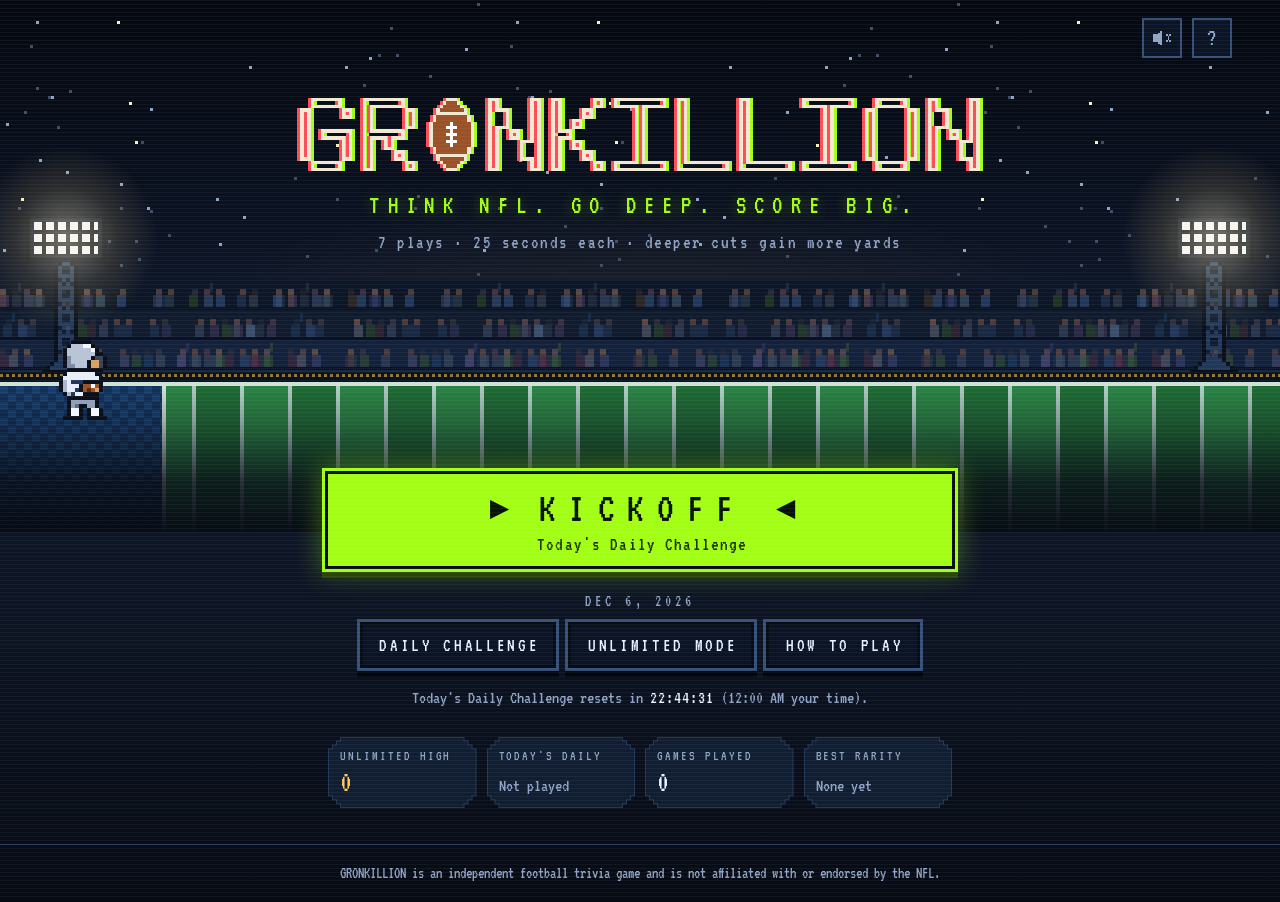
==== commit 837f5c3f: "Restyle as retro pixel-art stadium game - Add src/sprites.js: code-drawn sprite grids (running back," ====
--- a/index.html
+++ b/index.html
@@ -2,671 +2,914 @@
 <html lang="en">
 <head>
 <meta charset="utf-8">
-<meta name="viewport" content="width=device-width, initial-scale=1, viewport-fit=cover">
-<meta name="theme-color" content="#08111F">
+<meta name="viewport" content="width=device-width, initial-scale=1, viewport-fit=cover, interactive-widget=resizes-content">
+<meta name="theme-color" content="#070B14">
 <meta name="description" content="GRONKILLION: an NFL trivia game. Seven timed plays. Obvious answers get first downs; deep cuts score touchdowns.">
 <title>GRONKILLION — Think NFL. Go Deep. Score Big.</title>
-<link rel="icon" href="data:image/svg+xml,%3Csvg xmlns='http://www.w3.org/2000/svg' viewBox='-40 -40 80 80'%3E%3Cpath d='M-34 0C-26 -19 -9 -22 0 -22S26 -19 34 0C26 19 9 22 0 22S-26 19 -34 0Z' fill='%23A3FF12' transform='rotate(-30)'/%3E%3C/svg%3E">
+<link rel="icon" href="data:image/svg+xml,%3Csvg xmlns='http://www.w3.org/2000/svg' viewBox='0 0 8 8' shape-rendering='crispEdges'%3E%3Cpath fill='%23A3FF12' d='M3 0h2v1h1v1h1v4h-1v1h-1v1h-2v-1h-1v-1h-1v-4h1v-1h1z'/%3E%3Cpath fill='%23070B14' d='M3 3h2v1h-2zM3 5h2v1h-2z'/%3E%3C/svg%3E">
 <link rel="preconnect" href="https://fonts.googleapis.com">
 <link rel="preconnect" href="https://fonts.gstatic.com" crossorigin>
-<link rel="stylesheet" href="https://fonts.googleapis.com/css2?family=Barlow:wght@400;500;600;700&family=Big+Shoulders+Display:wght@700;800;900&display=swap">
+<link rel="stylesheet" href="https://fonts.googleapis.com/css2?family=VT323&display=swap">
 <style>
 /* ==========================================================================
    GRONKILLION — styles
-   Broadcast-graphics language: skewed slabs, scoreboard numerals, turf.
+   Retro pixel language: VT323, notched panels, hard double-ring buttons,
+   scanlines, a night stadium. All motion is transform/opacity only.
    ========================================================================== */
 :root {
-  --navy: #08111F;
-  --stadium: #101C2D;
-  --panel: #13233A;
-  --panel-deep: #0C1828;
-  --line: #22385A;
-  --line-strong: #2E4A72;
-  --green: #A3FF12;
-  --green-deep: #5E9A00;
+  --bg0: #070B14;
+  --bg1: #0E1626;
+  --panel: #101C2E;
+  --panel-deep: #0B1424;
+  --border: #22385A;
+  --border-hi: #35507A;
+  --text: #E8F1FF;
+  --muted: #8FA3C4;
+  --lime: #A3FF12;
   --gold: #FFC857;
-  --gold-deep: #B9861C;
-  --white: #F7F9FC;
-  --muted: #A7B6CC;
-  --dim: #7F92AE;
   --red: #FF4D57;
-  --red-soft: #FF8A90;
-  --purple: #B47CFF;
+  --cream: #F3E9D2;
+  --turf-a: #1F6B34;
+  --turf-b: #2A8443;
+  --chalk: #D9E2EE;
   --blue: #4DA3FF;
   --orange: #FF9F43;
-  --chalk: #D9E2EE;
-  --turf-a: #1E6F37;
-  --turf-b: #237A3E;
-  --font-display: "Big Shoulders Display", "Arial Narrow", Impact, "Haettenschweiler", sans-serif;
-  --font-body: "Barlow", "Segoe UI", system-ui, -apple-system, "Helvetica Neue", Arial, sans-serif;
-  --ease-out: cubic-bezier(.22, 1, .36, 1);
+  --purple: #B47CFF;
+  --font: "VT323", ui-monospace, "SFMono-Regular", Menlo, Consolas, monospace;
   --gutter: clamp(16px, 3vw, 28px);
+  --top-h: 76px;
+  --sky-h: clamp(220px, 34vh, 330px);
+  --cs: 3;   /* crowd pixel scale */
+  --ts: 4;   /* light tower pixel scale */
+  --s: 4px; /* pixel-corner step */
 }
 
-/* Tier colours: every badge also carries a text label and a glyph */
-[data-tier="chalk"]         { --tier: var(--chalk); }
-[data-tier="starter"]       { --tier: var(--blue); }
-[data-tier="pro_bowler"]    { --tier: var(--green); }
-[data-tier="all_pro"]       { --tier: var(--orange); }
-[data-tier="hall_of_famer"] { --tier: var(--purple); }
-[data-tier="gronkillion"]   { --tier: var(--gold); }
-[data-tier="miss"]          { --tier: var(--red); }
+/* Tier colours (existing tier palette). Every badge also carries a text label. */
+[data-tier="chalk"]         { --tier: var(--chalk);  --tier-glow: rgba(217, 226, 238, .45); }
+[data-tier="starter"]       { --tier: var(--blue);   --tier-glow: rgba(77, 163, 255, .5); }
+[data-tier="pro_bowler"]    { --tier: var(--lime);   --tier-glow: rgba(163, 255, 18, .45); }
+[data-tier="all_pro"]       { --tier: var(--orange); --tier-glow: rgba(255, 159, 67, .5); }
+[data-tier="hall_of_famer"] { --tier: var(--purple); --tier-glow: rgba(180, 124, 255, .55); }
+[data-tier="gronkillion"]   { --tier: var(--gold);   --tier-glow: rgba(255, 200, 87, .6); }
+[data-tier="miss"]          { --tier: var(--red);    --tier-glow: rgba(255, 77, 87, .5); }
 
 *, *::before, *::after { box-sizing: border-box; }
-html { -webkit-text-size-adjust: 100%; text-size-adjust: 100%; background: var(--navy); }
+html { -webkit-text-size-adjust: 100%; text-size-adjust: 100%; background: var(--bg0); }
 body {
+  position: relative;
   margin: 0;
   min-height: 100vh;
   min-height: 100dvh;
   display: flex;
   flex-direction: column;
-  background: var(--navy);
-  color: var(--white);
-  font-family: var(--font-body);
-  font-size: 16px;
-  line-height: 1.5;
+  background: linear-gradient(180deg, var(--bg0) 0, var(--bg1) 60vh, var(--bg0) 100%);
+  background-color: var(--bg0);
+  color: var(--text);
+  font-family: var(--font);
+  font-size: 20px;
+  line-height: 1.3;
   overflow-x: hidden;
+  isolation: isolate; /* so the z-index:-1 stadium paints above the body background */
+}
+/* CRT scanlines: static, so they stay on for reduced-motion users too */
+body::after {
+  content: "";
+  position: fixed;
+  inset: 0;
+  z-index: 90;
+  pointer-events: none;
+  background: repeating-linear-gradient(180deg, rgba(232, 241, 255, .05) 0 1px, transparent 1px 4px);
 }
 button, input, textarea { font: inherit; color: inherit; }
 button { cursor: pointer; }
 [hidden] { display: none !important; }
-p { margin: 0; }
+p, h1, h2, h3, dl, dd { margin: 0; }
+h1, h2, h3 { font-weight: 400; }
 .sr-only {
   position: absolute !important; width: 1px; height: 1px; padding: 0; margin: -1px;
   overflow: hidden; clip: rect(0 0 0 0); white-space: nowrap; border: 0;
 }
 :focus { outline: none; }
-:focus-visible { outline: 3px solid var(--gold); outline-offset: 3px; }
+:focus-visible { outline: 3px solid var(--lime); outline-offset: 3px; }
 .svg-defs { position: absolute; width: 0; height: 0; overflow: hidden; }
-
-/* ---------- Stadium backdrop ---------- */
-.bg-stadium {
-  position: fixed; inset: 0; z-index: -1; pointer-events: none; overflow: hidden;
-  background:
-    radial-gradient(1100px 480px at 50% -160px, rgba(255, 200, 87, .14), transparent 70%),
-    radial-gradient(620px 360px at 6% -80px, rgba(247, 249, 252, .10), transparent 70%),
-    radial-gradient(620px 360px at 94% -80px, rgba(247, 249, 252, .10), transparent 70%),
-    linear-gradient(180deg, #0B1729 0%, var(--navy) 52%, #060D18 100%);
+.spr { display: block; overflow: visible; }
+.micro { font-size: 16px; line-height: 1.2; letter-spacing: .25em; text-transform: uppercase; color: var(--muted); }
+.dim { color: var(--muted); }
+
+/* ---------- Notched pixel panel ---------- */
+/* Stepped pixel corners (three steps of --s). Declared on the element so a local --s applies. */
+.notch, .btn-notch {
+  --notch: polygon(
+    0 calc(var(--s) * 3), var(--s) calc(var(--s) * 3), var(--s) calc(var(--s) * 2), calc(var(--s) * 2) calc(var(--s) * 2),
+    calc(var(--s) * 2) var(--s), calc(var(--s) * 3) var(--s), calc(var(--s) * 3) 0,
+    calc(100% - var(--s) * 3) 0, calc(100% - var(--s) * 3) var(--s), calc(100% - var(--s) * 2) var(--s),
+    calc(100% - var(--s) * 2) calc(var(--s) * 2), calc(100% - var(--s)) calc(var(--s) * 2), calc(100% - var(--s)) calc(var(--s) * 3), 100% calc(var(--s) * 3),
+    100% calc(100% - var(--s) * 3), calc(100% - var(--s)) calc(100% - var(--s) * 3), calc(100% - var(--s)) calc(100% - var(--s) * 2),
+    calc(100% - var(--s) * 2) calc(100% - var(--s) * 2), calc(100% - var(--s) * 2) calc(100% - var(--s)), calc(100% - var(--s) * 3) calc(100% - var(--s)),
+    calc(100% - var(--s) * 3) 100%, calc(var(--s) * 3) 100%, calc(var(--s) * 3) calc(100% - var(--s)), calc(var(--s) * 2) calc(100% - var(--s)),
+    calc(var(--s) * 2) calc(100% - var(--s) * 2), var(--s) calc(100% - var(--s) * 2), var(--s) calc(100% - var(--s) * 3), 0 calc(100% - var(--s) * 3));
 }
-.bg-stadium .bank {
-  position: absolute; top: 18px; width: 120px; height: 34px;
-  background-image: radial-gradient(circle, rgba(255, 246, 221, .95) 0 2.6px, rgba(255, 220, 140, .35) 3.4px, transparent 4.5px);
-  background-size: 12px 11px;
-  filter: drop-shadow(0 0 10px rgba(255, 226, 154, .55));
-  opacity: .8;
+.notch {
+  position: relative;
+  isolation: isolate;
+  background: var(--notch-line, var(--border));
+  clip-path: var(--notch);
 }
-.bg-stadium .bank-l { left: 4%; transform: skewX(-8deg); }
-.bg-stadium .bank-r { right: 4%; transform: skewX(8deg); }
-.bg-stadium .crowd {
-  position: absolute; left: 0; right: 0; top: 110px; height: 150px;
-  background-image: radial-gradient(circle at 50% 45%, rgba(167, 182, 204, .16) 0 2.2px, transparent 2.8px);
-  background-size: 9px 10px;
-  -webkit-mask-image: linear-gradient(180deg, transparent, #000 30%, #000 60%, transparent);
-          mask-image: linear-gradient(180deg, transparent, #000 30%, #000 60%, transparent);
+.notch::before {
+  content: "";
+  position: absolute;
+  inset: 1px;
+  z-index: -1;
+  background: var(--notch-bg, var(--panel));
+  clip-path: var(--notch);
 }
 
-/* ---------- Stadium light flash + confetti ---------- */
-.lights {
-  position: fixed; inset: 0; z-index: 30; pointer-events: none; opacity: 0;
-  background:
-    radial-gradient(60% 55% at 0% 0%, rgba(255, 248, 225, .55), transparent 65%),
-    radial-gradient(60% 55% at 100% 0%, rgba(255, 248, 225, .55), transparent 65%),
-    radial-gradient(70% 40% at 50% 0%, rgba(255, 200, 87, .25), transparent 70%);
-  mix-blend-mode: screen;
-}
-.lights.flash { animation: lightsFlash 1.7s ease-out; }
-@keyframes lightsFlash {
-  0% { opacity: 0; } 8% { opacity: 1; } 20% { opacity: .25; } 32% { opacity: .95; } 55% { opacity: .5; } 100% { opacity: 0; }
-}
-#confetti { position: fixed; inset: 0; width: 100%; height: 100%; z-index: 40; pointer-events: none; }
-
-/* ---------- Top bar ---------- */
-.topbar {
-  position: sticky; top: 0; z-index: 20;
-  display: flex; align-items: center; gap: 10px;
-  padding: 10px var(--gutter);
-  padding-top: max(10px, env(safe-area-inset-top));
-  background: linear-gradient(180deg, rgba(8, 17, 31, .97), rgba(8, 17, 31, .88));
-  -webkit-backdrop-filter: blur(8px); backdrop-filter: blur(8px);
-  border-bottom: 1px solid #1A2A43;
-}
-.brand {
-  display: inline-flex; align-items: center; gap: 8px; padding: 4px 6px; border: 0; background: none;
-  font-family: var(--font-display); font-weight: 900; font-size: 1.45rem; letter-spacing: .02em; line-height: 1;
-  color: var(--white); transform: skewX(-9deg);
-}
-.brand svg { width: 30px; height: 20px; transform: rotate(-18deg); }
-.top-game { flex: 1; display: flex; align-items: center; justify-content: center; gap: 10px; min-width: 0; }
-.top-mode {
-  font-family: var(--font-display); font-weight: 800; font-size: .95rem; letter-spacing: .08em; text-transform: uppercase;
-  color: var(--muted);
-}
-.play-pill {
-  font-family: var(--font-display); font-weight: 900; font-size: 1.05rem; letter-spacing: .07em; text-transform: uppercase;
-  background: var(--green); color: var(--navy); padding: 3px 12px; transform: skewX(-10deg); white-space: nowrap;
-}
-.play-pill > span { display: inline-block; transform: skewX(10deg); }
-.top-right { display: flex; align-items: center; gap: 8px; margin-left: auto; }
-.top-score {
-  display: flex; align-items: baseline; gap: 4px; margin-right: 4px;
-  font-family: var(--font-display); font-weight: 900; color: var(--gold); line-height: 1;
-}
-.top-score .num { font-size: 1.7rem; min-width: 2ch; text-align: right; font-variant-numeric: tabular-nums; }
-.top-score .unit { font-size: .85rem; letter-spacing: .1em; color: var(--muted); }
-.icon-btn {
-  width: 44px; height: 44px; display: grid; place-items: center; flex: none;
-  background: rgba(16, 28, 45, .85); border: 0; border-radius: 4px; box-shadow: inset 0 0 0 2px #2A3F5E;
-  font-family: var(--font-display); font-weight: 900; font-size: 1.3rem;
-}
-.icon-btn:hover { box-shadow: inset 0 0 0 2px var(--line-strong); }
-.icon-btn svg { width: 22px; height: 22px; }
-.icon-btn[aria-pressed="true"] { box-shadow: inset 0 0 0 2px var(--green); color: var(--green); }
-.icon-btn .snd-on { display: none; }
-.icon-btn[aria-pressed="true"] .snd-on { display: block; }
-.icon-btn[aria-pressed="true"] .snd-off { display: none; }
-
-/* ---------- Buttons ---------- */
+/* ---------- Wordmark (cream base + red/lime split in screen px) ---------- */
+.wm-chroma .wm-svg { display: block; width: 100%; height: auto; filter: drop-shadow(-3px 0 0 var(--red)) drop-shadow(3px 0 0 var(--lime)); }
+.wm-chroma .wm-small { filter: drop-shadow(-1.5px 0 0 var(--red)) drop-shadow(1.5px 0 0 var(--lime)); }
+
+/* ---------- Buttons: flat, square, hard double ring ---------- */
 .btn {
-  display: inline-flex; align-items: center; justify-content: center; gap: .5em;
-  min-height: 50px; padding: .65em 1.4em;
-  border: 0; border-radius: 3px;
-  font-family: var(--font-display); font-weight: 800; font-size: 1.1rem; letter-spacing: .06em; text-transform: uppercase; line-height: 1.1;
-  transform: skewX(-10deg);
-  transition: background-color .15s, color .15s, box-shadow .15s, transform .08s;
+  --acc: var(--border-hi);
+  --fill: var(--panel-deep);
+  --ink: var(--text);
+  --drop: #03060C;
+  --glow: transparent;
+  position: relative;
+  display: inline-flex;
+  align-items: center;
+  justify-content: center;
+  gap: .4em;
+  min-height: 50px;
+  padding: 8px 20px 8px calc(20px + .2em);
+  border: 0;
+  border-radius: 0;
+  background: var(--fill);
+  color: var(--ink);
+  font-family: var(--font);
+  font-size: 23px;
+  line-height: 1;
+  letter-spacing: .2em;
+  text-transform: uppercase;
+  text-align: center;
+  box-shadow: 0 0 0 3px var(--bg0), 0 0 0 6px var(--acc), 0 6px 0 6px var(--drop), 0 0 24px 8px var(--glow);
+  transition: transform .08s steps(2), box-shadow .08s steps(2);
   -webkit-tap-highlight-color: transparent;
 }
-.btn > span { display: inline-block; transform: skewX(10deg); }
-.btn-primary { background: var(--green); color: var(--navy); box-shadow: 0 5px 0 var(--green-deep), 0 14px 26px -12px rgba(163, 255, 18, .55); }
-.btn-primary:hover { background: #B8FF4A; }
-.btn-primary:active { transform: skewX(-10deg) translateY(3px); box-shadow: 0 2px 0 var(--green-deep); }
-.btn-gold { background: var(--gold); color: var(--navy); box-shadow: 0 5px 0 var(--gold-deep); }
-.btn-gold:hover { background: #FFD47A; }
-.btn-gold:active { transform: skewX(-10deg) translateY(3px); box-shadow: 0 2px 0 var(--gold-deep); }
-.btn-ghost { background: rgba(16, 28, 45, .78); color: var(--white); box-shadow: inset 0 0 0 2px #2C4262; }
-.btn-ghost:hover { box-shadow: inset 0 0 0 2px var(--green); }
-.btn:disabled, .btn[aria-disabled="true"] { opacity: .45; cursor: not-allowed; }
+.btn:active:not([aria-disabled="true"]) {
+  transform: translateY(3px);
+  box-shadow: 0 0 0 3px var(--bg0), 0 0 0 6px var(--acc), 0 3px 0 6px var(--drop), 0 0 18px 6px var(--glow);
+}
+.btn:focus-visible { outline: none; }
+.btn-primary { --fill: var(--lime); --ink: #07130A; --acc: var(--lime); --drop: #2B4705; --glow: rgba(163, 255, 18, .26); }
+.btn-gold    { --fill: var(--gold); --ink: #1A1205; --acc: var(--gold); --drop: #5C400A; --glow: rgba(255, 200, 87, .24); }
+.btn-ghost   { --fill: var(--panel-deep); --acc: var(--border-hi); }
+.btn-primary:focus-visible, .btn-gold:focus-visible { --acc: var(--text); }
+.btn-ghost:hover, .btn-ghost:focus-visible { --acc: var(--lime); --glow: rgba(163, 255, 18, .16); }
+.btn-sm { min-height: 40px; font-size: 19px; padding: 6px 14px 6px calc(14px + .2em); }
+.btn[aria-disabled="true"] { opacity: .45; cursor: not-allowed; }
+
+/* Notched variant (reveal "next" button): rings drawn as stepped layers */
+.btn-notch {
+  --s: 3px;
+  background: none;
+  box-shadow: none;
+  padding: 0;
+  filter: drop-shadow(0 6px 0 var(--drop)) drop-shadow(0 0 14px var(--tier-glow, transparent));
+}
+.btn-notch::before, .btn-notch::after { content: ""; position: absolute; clip-path: var(--notch); }
+.btn-notch::before { inset: -6px; background: var(--acc); }
+.btn-notch::after { inset: -3px; background: var(--bg0); }
+.btn-notch > span {
+  position: relative;
+  z-index: 1;
+  display: block;
+  padding: 14px 28px 14px calc(28px + .2em);
+  background: var(--fill);
+  clip-path: var(--notch);
+}
+.btn-notch:active:not([aria-disabled="true"]) { transform: translateY(3px); box-shadow: none; filter: drop-shadow(0 3px 0 var(--drop)); }
+.btn-notch:focus-visible::before { background: var(--lime); }
+
 .btn-text {
-  border: 0; background: none; padding: 8px 4px; min-height: 44px;
-  font-family: var(--font-display); font-weight: 800; font-size: 1rem; letter-spacing: .06em; text-transform: uppercase;
-  color: var(--muted); text-decoration: underline; text-decoration-color: rgba(167, 182, 204, .4); text-underline-offset: 4px;
+  background: none; border: 0; padding: 6px 4px; color: var(--muted);
+  font-family: var(--font); font-size: 17px; letter-spacing: .18em; text-transform: uppercase;
 }
-.btn-text:hover { color: var(--white); }
-.btn-text.armed { color: var(--red-soft); text-decoration-color: var(--red-soft); }
-.btn-text:disabled { opacity: .4; cursor: not-allowed; }
-
-/* ---------- Layout ---------- */
-main { flex: 1; width: 100%; }
-.screen { width: min(1120px, 100%); margin: 0 auto; padding: 18px var(--gutter) 28px; }
+.btn-text:hover { color: var(--text); }
+.btn-text.armed { color: var(--red); }
+.btn-text:disabled { opacity: .4; cursor: default; }
+
+.icon-btn {
+  width: 40px; height: 40px; display: grid; place-items: center;
+  background: var(--panel-deep); color: var(--muted); border: 0;
+  box-shadow: inset 0 0 0 2px var(--border-hi);
+  font-family: var(--font); font-size: 24px; line-height: 1;
+}
+.icon-btn svg { width: 22px; height: 22px; }
+.icon-btn:hover { color: var(--text); }
+.icon-btn:focus-visible { outline: none; box-shadow: inset 0 0 0 2px var(--lime), 0 0 0 3px var(--bg0), 0 0 0 5px var(--lime); }
+#soundBtn .snd-on { display: none; }
+#soundBtn[aria-pressed="true"] .snd-on { display: block; }
+#soundBtn[aria-pressed="true"] .snd-off { display: none; }
+#soundBtn[aria-pressed="true"] { color: var(--lime); }
+
+/* ---------- Night stadium backdrop ---------- */
+.stadium {
+  position: absolute;
+  left: 0; right: 0; top: 0;
+  height: calc(var(--top-h) + var(--sky-h));
+  z-index: -1;
+  pointer-events: none;
+  overflow: hidden;
+}
+.sky {
+  position: absolute; inset: 0;
+  background-image:
+    var(--stars, none),
+    radial-gradient(60% 70% at 50% 100%, rgba(255, 200, 87, .10), transparent 70%),
+    linear-gradient(180deg, #05080F 0, #0A1120 55%, #111B30 100%);
+  background-size: 480px 270px, auto, auto;
+  image-rendering: pixelated;
+}
+.stands {
+  position: absolute;
+  left: 0; right: 0; bottom: 0;
+  height: calc(30px * var(--cs) + 12px);
+}
+.crowd {
+  position: absolute; left: 0; right: 0; top: 0;
+  height: calc(30px * var(--cs));
+  background-repeat: repeat-x;
+  background-size: calc(96px * var(--cs)) calc(30px * var(--cs));
+  image-rendering: pixelated;
+}
+.crowd-dim { background-image: var(--crowd-dim, none); }
+.crowd-hot { background-image: var(--crowd-hot, none); opacity: var(--hot, .12); transition: opacity 1.2s ease; }
+.crowd-dense { background-image: var(--crowd-dense, none); background-position: calc(2px * var(--cs)) 0; opacity: var(--dense, 0); transition: opacity 1.2s ease; }
+.ribbon {
+  position: absolute; left: 0; right: 0; bottom: 0; height: 12px;
+  background:
+    repeating-linear-gradient(90deg, rgba(255, 200, 87, .55) 0 3px, transparent 3px 6px) 0 4px / 100% 3px no-repeat,
+    linear-gradient(180deg, #1A2944 0 2px, #0A111E 2px);
+}
+body[data-zone="chains"]   { --hot: .3; }
+body[data-zone="midfield"] { --hot: .6; --dense: .45; }
+body[data-zone="redzone"]  { --hot: .9; --dense: .8; }
+body[data-zone="goalline"], body[data-zone="td"] { --hot: 1; --dense: 1; }
+.flashes { position: absolute; left: 0; right: 0; top: 0; height: calc(30px * var(--cs)); }
+.flashes span {
+  position: absolute; width: 6px; height: 6px; background: #FFFFFF; opacity: 0;
+  box-shadow: 0 0 10px 3px rgba(255, 255, 255, .65);
+}
+body[data-zone="redzone"] .flashes span, body[data-zone="goalline"] .flashes span, body[data-zone="td"] .flashes span {
+  animation: camflash var(--d, 2.4s) steps(1, end) var(--delay, 0s) infinite;
+}
+@keyframes camflash { 0% { opacity: 1; } 3% { opacity: .5; } 6% { opacity: 0; } }
+body.td-party .crowd-hot { animation: jump .32s steps(1, end) infinite; }
+body.td-party .crowd-dense { animation: jump .32s steps(1, end) -.16s infinite; }
+@keyframes jump { 0% { transform: translateY(calc(-2px * var(--cs))); } 50% { transform: none; } }
+
+.tower {
+  position: absolute; bottom: 8px;
+  width: calc(20px * var(--ts)); height: calc(40px * var(--ts));
+}
+.tower .spr { width: 100%; height: 100%; }
+.tower-l { left: 2vw; }
+.tower-r { right: 2vw; }
+.lights { position: absolute; inset: 0; }
+.glow {
+  --gs: calc(46px * var(--ts));
+  position: absolute;
+  width: var(--gs); height: var(--gs);
+  bottom: calc(8px + 34px * var(--ts) - var(--gs) / 2);
+  background: radial-gradient(closest-side, rgba(255, 246, 214, .42), rgba(255, 220, 140, .14) 55%, transparent);
+}
+.glow-l { left: calc(2vw + 10px * var(--ts) - var(--gs) / 2); }
+.glow-r { right: calc(2vw + 10px * var(--ts) - var(--gs) / 2); }
+.lights.flash .glow { animation: flare 1.6s ease-out; }
+@keyframes flare {
+  0% { transform: scale(1); opacity: 1; }
+  12% { transform: scale(2.4); opacity: 1; }
+  100% { transform: scale(1); opacity: 1; }
+}
+
+/* ---------- Topbar + HUD ---------- */
+.topbar {
+  position: relative;
+  z-index: 6;
+  display: grid;
+  grid-template-columns: 1fr auto 1fr;
+  align-items: center;
+  gap: 12px;
+  width: 100%;
+  max-width: 1240px;
+  height: var(--top-h);
+  margin: 0 auto;
+  padding: 0 var(--gutter);
+}
+.brand { grid-column: 1; justify-self: start; display: flex; align-items: center; padding: 6px; background: none; border: 0; }
+.brand-wm { display: block; width: 168px; }
+.brand-ball { display: none; width: 30px; }
+.brand-ball .spr { width: 100%; height: auto; }
+/* Home and results already show a wordmark; the Home button covers navigation there. */
+body[data-phase="home"] .brand, body[data-phase="results"] .brand { visibility: hidden; }
+.top-right { grid-column: 3; justify-self: end; display: flex; gap: 10px; }
+
+.hud { grid-column: 2; display: flex; align-items: flex-start; gap: clamp(12px, 3vw, 44px); }
+.hud-cell { --notch-bg: rgba(16, 28, 46, .94); display: flex; flex-direction: column; min-width: 124px; padding: 6px 14px 4px; }
+.hud-cell .micro { font-size: 14px; }
+.hud-yards { align-items: flex-start; }
+.hud-score { align-items: flex-end; }
+.hud-num { font-size: 36px; line-height: 1; font-variant-numeric: tabular-nums; }
+.hud-yards .hud-num { color: var(--lime); }
+.hud-yards .hud-num::after { content: " YD"; font-size: 18px; color: var(--muted); letter-spacing: .1em; }
+.hud-score .hud-num { color: var(--gold); }
+.hud-mid { display: flex; flex-direction: column; align-items: center; padding-top: 6px; }
+.hud-play { font-size: 14px; white-space: nowrap; }
+.hud-mode::before { content: " · "; }
+.pips { display: flex; gap: 4px; margin: 0 0 6px; padding: 0; list-style: none; }
+.pip { width: 15px; height: 15px; background: var(--panel-deep); box-shadow: inset 0 0 0 2px var(--border-hi); }
+.pip[data-state="done"] { background: var(--tier); box-shadow: inset 0 0 0 2px rgba(0, 0, 0, .25); }
+.pip[data-state="current"] { background: rgba(163, 255, 18, .25); box-shadow: inset 0 0 0 2px var(--lime); animation: pip 1.1s steps(1, end) infinite; }
+@keyframes pip { 50% { opacity: .35; } }
+
+main { flex: 1; width: 100%; overflow-x: clip; } /* scrims bleed past the column; clip without breaking sticky */
 
 /* ---------- Home ---------- */
-.screen-home { padding-top: 6px; }
-.hero { position: relative; display: flex; flex-direction: column; align-items: center; text-align: center; padding-top: clamp(14px, 4vh, 44px); }
-.hero-beams { position: absolute; inset: -40px 0 auto; height: 420px; pointer-events: none; overflow: hidden; }
-.beam {
-  position: absolute; top: -40px; width: 34%; height: 520px;
-  background: linear-gradient(180deg, rgba(255, 244, 214, .11), rgba(255, 244, 214, 0) 75%);
-  -webkit-clip-path: polygon(46% 0, 54% 0, 100% 100%, 0 100%); clip-path: polygon(46% 0, 54% 0, 100% 100%, 0 100%);
-  transform-origin: 50% 0; filter: blur(2px);
+.screen-home { position: relative; }
+.home-sky {
+  min-height: var(--sky-h);
+  display: flex;
+  flex-direction: column;
+  align-items: center;
+  padding: 4px var(--gutter) 0;
+  text-align: center;
 }
-.beam-l { left: 2%; transform: rotate(-28deg); animation: sweepL 11s ease-in-out infinite alternate; }
-.beam-r { right: 2%; transform: rotate(28deg); animation: sweepR 13s ease-in-out infinite alternate; }
-@keyframes sweepL { from { transform: rotate(-32deg); } to { transform: rotate(-20deg); } }
-@keyframes sweepR { from { transform: rotate(32deg); } to { transform: rotate(21deg); } }
-
-.wordmark {
-  position: relative; margin: 0; display: inline-flex; align-items: center; justify-content: center;
-  font-family: var(--font-display); font-weight: 900; text-transform: uppercase;
-  font-size: clamp(3.1rem, 13.2vw, 9rem); line-height: .82; letter-spacing: .005em;
-  transform: skewX(-9deg);
-  filter: drop-shadow(0 5px 0 rgba(5, 10, 19, .95)) drop-shadow(0 18px 28px rgba(0, 0, 0, .55));
+.wordmark { width: min(680px, 100%); margin: clamp(4px, 2vh, 22px) 0 18px; }
+.tagline { font-size: clamp(20px, 2.6vw, 26px); letter-spacing: .32em; text-transform: uppercase; color: var(--lime); text-shadow: 0 0 14px rgba(163, 255, 18, .35); padding-left: .32em; }
+.subtag { margin-top: 8px; font-size: 19px; letter-spacing: .08em; color: var(--muted); }
+.home-field { position: relative; }
+.home-turf {
+  position: relative;
+  height: 150px;
+  border-top: 4px solid #CFE3D4;
+  background:
+    repeating-linear-gradient(90deg, rgba(232, 241, 255, .7) 0 4px, transparent 4px 48px),
+    repeating-linear-gradient(90deg, var(--turf-a) 0 48px, var(--turf-b) 48px 96px);
 }
-.wm-txt {
-  background: linear-gradient(180deg, #FFF8E4 0%, #FFE6A6 36%, var(--gold) 60%, #E09A1D 100%);
-  -webkit-background-clip: text; background-clip: text; color: transparent;
-  -webkit-text-stroke: 1px rgba(255, 246, 220, .25);
+.home-turf::after {
+  content: "";
+  position: absolute; inset: 0;
+  z-index: 1;
+  background: linear-gradient(180deg, rgba(7, 11, 20, 0) 0, rgba(7, 11, 20, .25) 36px, rgba(7, 11, 20, .82) 96px, var(--bg0) 150px);
 }
-.wm-ball { width: .98em; height: .66em; margin: 0 .02em; transform: rotate(-24deg) translateY(.02em); flex: none; }
-.chain {
-  width: min(560px, 82%); height: 12px; margin: 16px auto 0; transform: skewX(-9deg);
-  background:
-    repeating-linear-gradient(90deg, rgba(8, 17, 31, .9) 0 2px, transparent 2px 10%),
-    linear-gradient(90deg, transparent, var(--green) 12%, var(--green) 88%, transparent);
-  box-shadow: 0 0 22px rgba(163, 255, 18, .35);
+.home-ez {
+  position: absolute; left: 0; top: 0; bottom: 0;
+  width: clamp(72px, 13vw, 210px);
+  background: repeating-conic-gradient(#12305A 0 25%, #18406F 0 50%) 0 0 / 16px 16px;
+  box-shadow: inset -4px 0 0 #CFE3D4;
 }
-.tagline {
-  margin-top: 18px; font-family: var(--font-display); font-weight: 800;
-  font-size: clamp(1.45rem, 3.6vw, 2.15rem); letter-spacing: .02em; line-height: 1.1;
+.home-runner {
+  position: absolute; z-index: 2;
+  top: -46px;
+  left: calc(clamp(72px, 13vw, 210px) / 2 - 32px);
+  width: 64px; height: 80px;
 }
-.subtag { margin-top: 8px; max-width: 46ch; color: var(--muted); font-size: clamp(1rem, 2.2vw, 1.12rem); font-weight: 500; }
-
+.home-runner .spr { width: 100%; height: 100%; }
+.home-col {
+  position: relative;
+  z-index: 3;
+  max-width: 680px;
+  margin: -64px auto 0;
+  padding: 0 var(--gutter) 36px;
+  display: flex;
+  flex-direction: column;
+  gap: 22px;
+}
 .btn-kickoff {
-  margin-top: clamp(22px, 4vh, 34px); padding: .5em 2.1em .55em; min-height: 76px;
-  background: var(--green); color: var(--navy);
-  box-shadow: 0 7px 0 var(--green-deep), 0 0 0 6px rgba(163, 255, 18, .14), 0 24px 44px -16px rgba(163, 255, 18, .6);
+  flex-direction: column;
+  gap: 6px;
+  width: 100%;
+  min-height: 92px;
+  margin-top: 6px;
+  --fill: var(--lime); --ink: #07130A; --acc: var(--lime); --drop: #2B4705; --glow: rgba(163, 255, 18, .3);
 }
-.btn-kickoff:hover { background: #B8FF4A; }
-.btn-kickoff:active { transform: skewX(-10deg) translateY(4px); box-shadow: 0 3px 0 var(--green-deep); }
-.k-in { display: flex !important; flex-direction: column; align-items: center; gap: 2px; }
-.k-main { font-size: clamp(2.1rem, 6vw, 2.9rem); font-weight: 900; letter-spacing: .08em; line-height: 1; }
-.k-sub { font-family: var(--font-body); font-weight: 700; font-size: .92rem; letter-spacing: .02em; text-transform: none; opacity: .82; }
-.mode-row { display: flex; flex-wrap: wrap; justify-content: center; gap: 12px 14px; margin-top: 26px; }
-.mode-row .btn { min-width: 190px; }
-.daily-note { margin-top: 16px; color: var(--muted); font-size: .98rem; font-variant-numeric: tabular-nums; min-height: 1.5em; }
-.daily-note strong { color: var(--white); font-weight: 700; }
-
-.resume {
-  margin-top: 22px; width: min(560px, 100%); display: grid; gap: 10px;
-  background: rgba(16, 28, 45, .9); border: 1px solid var(--line-strong); border-left: 4px solid var(--gold);
-  padding: 14px 16px; text-align: left;
+.btn-kickoff:focus-visible { --acc: var(--text); }
+.k-main { font-size: clamp(32px, 5vw, 42px); letter-spacing: .3em; }
+.k-arrow { font-size: .6em; vertical-align: .18em; letter-spacing: 0; }
+.k-sub { font-size: 19px; letter-spacing: .06em; text-transform: none; color: #1B3305; }
+.home-meta { display: flex; flex-direction: column; align-items: center; gap: 14px; margin-top: 4px; }
+.mode-row { display: flex; flex-wrap: wrap; justify-content: center; gap: 18px; }
+.mode-row .btn-sm { letter-spacing: .14em; padding-left: calc(14px + .14em); }
+.daily-note { text-align: center; font-size: 18px; color: var(--muted); }
+.daily-note strong { color: var(--text); font-weight: 400; letter-spacing: .06em; }
+.resume { --notch-bg: rgba(16, 28, 46, .96); padding: 14px 16px; display: grid; gap: 14px; }
+.resume-row { display: flex; flex-wrap: wrap; align-items: center; gap: 14px 18px; }
+.resume-row p { flex: 1 1 220px; font-size: 20px; }
+.resume-row p span { display: block; font-size: 17px; color: var(--muted); }
+.board { margin-top: 4px; }
+.board-grid { display: grid; grid-template-columns: repeat(4, 1fr); gap: 10px; }
+.board-cell { --notch-bg: rgba(16, 28, 46, .9); padding: 10px 12px; }
+.board-cell dt { font-size: 14px; letter-spacing: .14em; text-transform: uppercase; color: var(--muted); }
+.board-cell dd { font-size: 30px; line-height: 1.05; margin-top: 2px; }
+.board-cell dd.gold { color: var(--gold); }
+.board-cell dd .small { font-size: 18px; color: var(--muted); }
+.mini-tier { display: inline-flex; align-items: center; gap: 6px; font-size: 20px; color: var(--tier); text-transform: uppercase; letter-spacing: .06em; }
+.mini-tier .spr { width: 22px; height: 22px; }
+.storage-note { --notch-bg: rgba(60, 20, 26, .9); --notch-line: var(--red); padding: 10px 14px; font-size: 18px; }
+
+/* ---------- Game ---------- */
+.screen-game {
+  display: flex;
+  flex-direction: column;
+  align-items: center;
+  gap: 14px;
+  min-height: calc(100vh - var(--top-h));
+  min-height: calc(100dvh - var(--top-h));
+  padding: 6px var(--gutter) 18px;
 }
-.resume-row { display: flex; align-items: center; gap: 12px; flex-wrap: wrap; }
-.resume-row p { flex: 1 1 220px; font-weight: 600; }
-.resume-row p span { display: block; color: var(--muted); font-weight: 500; font-size: .92rem; }
-.resume-row .btn { min-height: 44px; font-size: 1rem; padding: .5em 1em; }
-
-.hero-field { position: relative; height: clamp(100px, 14vw, 170px); margin-top: 12px; perspective: 520px; overflow: hidden;
-  -webkit-mask-image: linear-gradient(180deg, transparent 0%, #000 40%, #000 80%, transparent 100%);
-          mask-image: linear-gradient(180deg, transparent 0%, #000 40%, #000 80%, transparent 100%);
+.stage { position: relative; isolation: isolate; width: 100%; max-width: 720px; display: flex; flex-direction: column; align-items: center; }
+/* Soft scrim so text over the crowd keeps its contrast; the crowd stays visible at the sides. */
+.stage::before, .screen-results::before {
+  content: "";
+  position: absolute;
+  z-index: -1;
+  pointer-events: none;
+  background: radial-gradient(closest-side, rgba(7, 11, 20, .92), rgba(7, 11, 20, .8) 62%, rgba(7, 11, 20, 0));
 }
-.hero-field .turf {
-  position: absolute; left: -40%; right: -40%; top: 0; height: 260%;
-  transform: rotateX(64deg); transform-origin: 50% 0;
-  background:
-    repeating-linear-gradient(90deg, rgba(247, 249, 252, .6) 0 3px, transparent 3px 8.333%),
-    repeating-linear-gradient(90deg, var(--turf-a) 0 4.1666%, var(--turf-b) 4.1666% 8.333%);
+.stage::before { left: -22%; right: -22%; top: -30px; bottom: -30px; }
+.qcard { --notch-bg: rgba(16, 28, 46, .95); width: 100%; padding: 22px 28px 18px; }
+.qcard.enter { animation: card-in .32s steps(4, end); }
+@keyframes card-in { from { transform: translateY(12px); opacity: 0; } }
+.q-label { color: var(--red); }
+.q-prompt { margin: 10px 0 8px; font-size: clamp(30px, 3.6vw, 40px); line-height: 1.08; letter-spacing: .02em; }
+.q-prompt:focus-visible { outline-offset: 6px; }
+.q-scope { font-size: 19px; color: var(--muted); }
+.q-hint { margin-top: 12px; font-size: 16px; letter-spacing: .14em; color: var(--muted); }
+.snap-cap {
+  --s: 3px;
+  --notch-bg: #0B1424;
+  z-index: 2;
+  margin-top: -12px;
+  padding: 5px 16px;
+  font-size: 18px;
+  letter-spacing: .08em;
+  color: var(--muted);
+  visibility: hidden;
 }
-.hero-ball { position: absolute; left: 50%; top: 38%; width: 92px; height: 60px; margin-left: -46px;
-  filter: drop-shadow(0 16px 10px rgba(0, 0, 0, .45)); animation: floatBall 4.2s ease-in-out infinite; }
-@keyframes floatBall {
-  0%, 100% { transform: translateY(0) rotate(-16deg); }
-  50% { transform: translateY(-14px) rotate(-8deg); }
+.snap-cap b { color: var(--lime); font-weight: 400; }
+body[data-phase="preview"] .snap-cap, body[data-phase="kickoff"] .snap-cap { visibility: visible; }
+body[data-phase="reveal"] .qcard, body[data-phase="reveal"] .snap-cap { display: none; }
+
+/* Input bar */
+.answer-zone { width: 100%; max-width: 720px; --clock: var(--lime); --clock-line: var(--border-hi); }
+.answer-zone[data-clock="snap"] { --clock: var(--muted); }
+.answer-zone[data-clock="warn"] { --clock: var(--gold); }
+.answer-zone[data-clock="danger"] { --clock: var(--red); --clock-line: var(--red); }
+.typo-chip { --notch-bg: rgba(11, 20, 36, .96); width: fit-content; max-width: 100%; margin: 0 auto 12px; padding: 8px 18px; text-align: center; animation: card-in .2s steps(2, end); }
+.tc-main { font-size: 23px; }
+.tc-from { color: var(--muted); }
+.tc-arrow { color: var(--text); }
+.tc-to { color: var(--lime); }
+.tc-sub { font-size: 16px; letter-spacing: .1em; color: var(--muted); }
+.answer-bar { display: flex; align-items: flex-start; gap: 16px; }
+.timer { position: relative; flex: 0 0 58px; width: 58px; height: 58px; }
+.dial { display: block; width: 100%; height: 100%; }
+.dial .ring { fill: var(--panel-deep); }
+.dial .seg { fill: var(--border); }
+.dial .seg.on { fill: var(--clock); }
+.t-num { position: absolute; inset: 0; display: grid; place-items: center; font-size: 27px; line-height: 1; color: var(--clock); font-variant-numeric: tabular-nums; }
+.input-col { flex: 1; min-width: 0; }
+.input-wrap input {
+  display: block;
+  width: 100%;
+  height: 58px;
+  padding: 0 16px;
+  border: 2px solid var(--clock-line);
+  border-radius: 0;
+  background: #0A1322;
+  color: var(--text);
+  font-family: var(--font);
+  font-size: 27px;
+  letter-spacing: .04em;
 }
-
-.board { margin-top: 6px; }
-.board-grid {
-  margin: 0; display: grid; grid-template-columns: repeat(4, minmax(0, 1fr));
-  background: linear-gradient(180deg, #111F34, #0C1728); border: 1px solid var(--line); border-top: 3px solid var(--gold);
+.input-wrap input::placeholder { color: #6F83A3; }
+.input-wrap input:focus { outline: none; border-color: var(--lime); box-shadow: 0 0 0 1px var(--lime); }
+.answer-zone[data-clock="danger"] .input-wrap input { border-color: var(--red); box-shadow: 0 0 14px rgba(255, 77, 87, .35); }
+.input-wrap input[aria-disabled="true"] { opacity: .6; }
+.input-wrap.ok input { border-color: var(--lime); box-shadow: 0 0 18px rgba(163, 255, 18, .45); }
+.input-wrap.bad input { border-color: var(--red); }
+.input-wrap.shake { animation: shake .3s steps(6, end); }
+@keyframes shake { 20% { transform: translateX(-6px); } 40% { transform: translateX(6px); } 60% { transform: translateX(-4px); } 80% { transform: translateX(4px); } }
+.clockbar { height: 6px; margin-top: 6px; background: var(--panel-deep); overflow: hidden; }
+.clockbar span { display: block; height: 100%; background: var(--clock); transform-origin: left center; }
+.btn-snap { height: 58px; min-height: 58px; padding-inline: 22px; }
+.answer-meta { display: flex; align-items: flex-start; justify-content: space-between; gap: 12px; min-height: 30px; margin-top: 10px; }
+.feedback { font-size: 19px; color: var(--muted); }
+.feedback.is-error { color: var(--red); }
+.feedback.is-info { color: var(--gold); }
+.feedback.is-ok { color: var(--lime); }
+.fb-note { display: block; font-size: 17px; color: var(--muted); }
+
+/* Reveal */
+.reveal { width: 100%; display: flex; flex-direction: column; align-items: center; gap: 4px; padding: 2px 0 6px; text-align: center; }
+.reveal > * { animation: rv-in .36s steps(3, end) backwards; }
+.reveal > :nth-child(2) { animation-delay: .05s; }
+.reveal > :nth-child(3) { animation-delay: .12s; }
+.reveal > :nth-child(4) { animation-delay: .18s; }
+.reveal > :nth-child(5) { animation-delay: .24s; }
+.reveal > :nth-child(6) { animation-delay: .3s; }
+@keyframes rv-in { from { opacity: 0; transform: translateY(8px); } }
+.rv-status { font-size: 15px; }
+.rv-mascot { width: 76px; height: 76px; margin: 4px 0 2px; }
+.rv-mascot .spr { width: 100%; height: 100%; filter: drop-shadow(0 0 4px var(--tier-glow)) drop-shadow(0 0 18px var(--tier-glow)); }
+.reveal[data-tier="gronkillion"] .rv-mascot .spr { animation: trophy 1.2s steps(2, end) infinite; }
+@keyframes trophy { 50% { transform: translateY(-4px); } }
+.rv-tier { font-size: clamp(40px, 5.4vw, 52px); line-height: 1; letter-spacing: .2em; padding-left: .2em; text-transform: uppercase; color: var(--tier); text-shadow: 0 0 18px var(--tier-glow); }
+.rv-answer { font-size: 29px; line-height: 1.15; margin-top: 6px; }
+.rv-answer::before { content: "“"; }
+.rv-answer::after { content: "”"; }
+.rv-answer:focus-visible { outline-offset: 4px; }
+.rv-points { font-size: 25px; }
+.rv-points b { font-weight: 400; color: var(--tier); }
+.rv-flavor { font-size: 19px; letter-spacing: .08em; color: var(--muted); }
+.rv-note { max-width: 540px; font-size: 18px; color: var(--muted); }
+.btn-next { margin: 14px 0 12px; --fill: var(--panel-deep); --acc: var(--tier, var(--border-hi)); }
+.rv-more { --notch-bg: rgba(11, 20, 36, .92); width: 100%; max-width: 700px; padding: 8px 14px 10px; text-align: left; }
+.rv-more h3 { font-size: 14px; letter-spacing: .2em; text-transform: uppercase; color: var(--muted); }
+.rv-more ul { display: flex; flex-wrap: wrap; gap: 6px 8px; margin: 6px 0 0; padding: 0; list-style: none; }
+.rv-more li { display: inline-flex; align-items: center; gap: 8px; padding: 2px 10px; font-size: 19px; background: var(--panel); box-shadow: inset 3px 0 0 var(--tier); }
+.rv-more li small { font-size: 15px; letter-spacing: .12em; text-transform: uppercase; color: var(--tier); }
+
+/* Field */
+.field-wrap { width: 100%; max-width: 920px; margin-top: auto; }
+.field-head { display: flex; justify-content: space-between; align-items: baseline; gap: 12px; margin-bottom: 6px; }
+.zone-label { color: var(--text); }
+.zone-label[data-zone="redzone"], .zone-label[data-zone="goalline"] { color: var(--red); }
+.zone-label[data-zone="td"] { color: var(--gold); }
+.yard-pos span { color: var(--lime); }
+.field-box { position: relative; box-shadow: 0 0 0 3px var(--bg0), 0 0 0 4px var(--border); }
+.field svg { display: block; width: 100%; height: auto; }
+.field-ovl { position: absolute; inset: 0; pointer-events: none; overflow: hidden; }
+.tl-label {
+  position: absolute;
+  transform: translateY(-50%);
+  padding: 0 6px;
+  font-size: 16px;
+  line-height: 1.15;
+  letter-spacing: .08em;
+  text-transform: uppercase;
+  white-space: nowrap;
+  color: var(--text);
+  background: rgba(7, 11, 20, .8);
+  box-shadow: inset 2px 0 0 var(--tier);
+  opacity: 0;
 }
-.board-cell { padding: 14px 16px 16px; border-left: 1px solid var(--line); min-width: 0; }
-.board-cell:first-child { border-left: 0; }
-.board-cell dt { color: var(--muted); font-size: .9rem; font-weight: 600; }
-.board-cell dd { margin: 4px 0 0; font-family: var(--font-display); font-weight: 900; font-size: 2rem; line-height: 1; color: var(--white); overflow-wrap: anywhere; }
-.board-cell dd.gold { color: var(--gold); }
-.board-cell dd .small { font-size: 1.05rem; color: var(--muted); font-weight: 800; letter-spacing: .04em; }
-.board-cell dd .mini-tier { display: inline-block; font-size: 1.15rem; letter-spacing: .05em; text-transform: uppercase; color: var(--tier); }
-.storage-note { margin-top: 12px; text-align: center; color: var(--gold); font-size: .95rem; }
-
-/* ---------- Game screen ---------- */
-.screen-game { display: grid; gap: 18px; padding-top: 16px; }
-.qcard {
-  position: relative; overflow: hidden; padding: clamp(18px, 3vw, 30px);
-  background: linear-gradient(180deg, #15273F 0%, #0F1D31 100%);
-  border: 1px solid #243C5D;
-  -webkit-clip-path: polygon(0 0, calc(100% - 24px) 0, 100% 24px, 100% 100%, 24px 100%, 0 calc(100% - 24px));
-          clip-path: polygon(0 0, calc(100% - 24px) 0, 100% 24px, 100% 100%, 24px 100%, 0 calc(100% - 24px));
+.tl-label.flip { transform: translate(-100%, -50%); box-shadow: inset -2px 0 0 var(--tier); }
+.tl-label.earned { color: var(--tier); background: rgba(7, 11, 20, .92); }
+.field-zones { position: relative; height: 40px; margin-top: 6px; }
+.zone-cap {
+  position: absolute;
+  transform: translateX(-50%);
+  font-size: 15px;
+  letter-spacing: .16em;
+  text-transform: uppercase;
+  white-space: nowrap;
+  color: var(--muted);
+  opacity: 0;
+  transition: opacity .7s ease .5s;
 }
-.qcard::before { content: ""; position: absolute; left: 0; top: 0; width: 34%; height: 4px; background: var(--green); }
-.qcard::after { content: ""; position: absolute; left: 34%; top: 0; width: 12%; height: 4px; background: var(--gold); }
-.qcard.enter .q-main { animation: cardIn .45s var(--ease-out) both; }
-@keyframes cardIn { from { opacity: 0; transform: translateX(22px); } to { opacity: 1; transform: none; } }
-.qcard-head { display: flex; align-items: flex-start; gap: 14px; }
-.q-meta { display: flex; flex-direction: column; gap: 6px; min-width: 0; }
-.cat-chip {
-  align-self: flex-start; font-family: var(--font-display); font-weight: 900; font-size: 1rem; letter-spacing: .1em; text-transform: uppercase;
-  color: var(--navy); background: var(--gold); padding: 3px 12px; transform: skewX(-10deg);
+.zone-cap::before { content: "▲ "; font-size: 11px; vertical-align: .15em; }
+.zone-cap.row-1 { top: 18px; }
+.zone-cap.passed { opacity: 1; }
+.zone-cap.z-redzone.passed, .zone-cap.z-goalline.passed { color: var(--red); }
+
+/* Field SVG internals */
+.field .tl { opacity: 0; }
+.field .tl line { stroke: var(--text); stroke-width: .5; stroke-dasharray: 2 2; }
+.field .tl.earned line { stroke: var(--tier); stroke-width: 1; stroke-dasharray: none; }
+.field .gline { transition: transform .5s steps(6, end), opacity .3s; }
+.field .gline line { stroke: var(--gold); stroke-width: .75; stroke-dasharray: 3 1; }
+.field .drive-bar { fill: var(--tier); opacity: .55; transform-box: fill-box; transform-origin: left center; }
+.field .drive-miss { fill: var(--red); opacity: .8; }
+
+/* Sprite frame sets (shared by the field <g> and standalone <svg>) */
+.fr { opacity: 0; }
+.runner .set-idle .fr-1 { opacity: 1; animation: idleA 1.1s steps(1, end) infinite; }
+.runner .set-idle .fr-2 { animation: idleB 1.1s steps(1, end) infinite; }
+@keyframes idleA { 50% { opacity: 0; } 100% { opacity: 0; } }
+@keyframes idleB { 50% { opacity: 1; } 100% { opacity: 1; } }
+.runner .set-run { display: none; }
+.runner.is-running .set-run { display: inline; }
+.runner.is-running .set-idle { display: none; }
+.runner .set-run .fr { animation: run4 .36s steps(1, end) infinite; }
+.runner .set-run .fr-2 { animation-delay: -.27s; }
+.runner .set-run .fr-3 { animation-delay: -.18s; }
+.runner .set-run .fr-4 { animation-delay: -.09s; }
+@keyframes run4 { 0% { opacity: 1; } 25% { opacity: 0; } 100% { opacity: 0; } }
+.runner.no-ball .tuck { display: none; }
+.qb .fr-1 { opacity: 1; }
+.qb.thrown .fr-1 { opacity: 0; }
+.qb.thrown .fr-2 { opacity: 1; }
+.spin .fr { animation: spin3 .18s steps(1, end) infinite; }
+.spin .fr-2 { animation-delay: -.12s; }
+.spin .fr-3 { animation-delay: -.06s; }
+@keyframes spin3 { 0% { opacity: 1; } 33.3% { opacity: 0; } 100% { opacity: 0; } }
+
+/* ---------- Results ---------- */
+.screen-results { position: relative; isolation: isolate; max-width: 780px; margin: 0 auto; padding: 4px var(--gutter) 36px; display: flex; flex-direction: column; gap: 26px; }
+.screen-results::before { left: -18%; right: -18%; top: -60px; height: 560px; }
+.res-top { display: flex; align-items: center; justify-content: space-between; gap: 16px; flex-wrap: wrap; }
+.res-wm { display: block; width: 150px; }
+.res-mode { text-align: right; }
+.res-hero { display: flex; flex-direction: column; gap: 6px; }
+.res-score { display: flex; align-items: flex-end; flex-wrap: wrap; gap: 6px 18px; }
+.res-score .big {
+  font-size: clamp(110px, 20vw, 168px);
+  line-height: .78;
+  color: var(--gold);
+  text-shadow: 5px 5px 0 #5C400A, 0 0 32px rgba(255, 200, 87, .3);
+  font-variant-numeric: tabular-nums;
 }
-.cat-chip > span { display: inline-block; transform: skewX(10deg); }
-.q-count { font-family: var(--font-display); font-weight: 800; letter-spacing: .08em; text-transform: uppercase; color: var(--muted); font-size: .95rem; }
-.q-prompt {
-  margin: 14px 0 8px; max-width: 32ch;
-  font-family: var(--font-body); font-weight: 700; font-size: clamp(1.6rem, 4.3vw, 2.65rem); line-height: 1.12; letter-spacing: -.01em;
-}
-.q-prompt:focus-visible { outline-offset: 6px; }
-.q-scope { color: var(--muted); font-size: 1rem; max-width: 70ch; }
-
-/* Timer */
-.timer { position: relative; width: 84px; height: 84px; flex: none; margin-left: auto; }
-.timer svg { width: 100%; height: 100%; transform: rotate(-90deg); display: block; }
-.t-track { fill: rgba(8, 17, 31, .65); stroke: #1E3150; stroke-width: 7; }
-.t-prog { fill: none; stroke: var(--green); stroke-width: 7; transition: stroke .25s; }
-.timer[data-state="snap"] .t-prog { stroke: var(--blue); }
-.timer[data-state="warn"] .t-prog { stroke: var(--gold); }
-.timer[data-state="danger"] .t-prog { stroke: var(--red); }
-.timer[data-state="danger"] .t-num { color: var(--red-soft); }
-.timer[data-state="danger"] { animation: timerPulse 1s ease-in-out infinite; }
-.timer[data-state="off"] .t-prog { stroke: #2A3F5E; }
-@keyframes timerPulse { 0%, 100% { transform: scale(1); } 50% { transform: scale(1.07); } }
-.qcard[data-phase="reveal"] .timer { opacity: .45; animation: none; }
-.t-num {
-  position: absolute; inset: 0; display: grid; place-items: center; padding-bottom: 10px;
-  font-family: var(--font-display); font-weight: 900; font-size: 2.1rem; line-height: 1; font-variant-numeric: tabular-nums;
-}
-.t-label {
-  position: absolute; left: 0; right: 0; bottom: 17px; text-align: center;
-  font-family: var(--font-display); font-weight: 800; font-size: .66rem; letter-spacing: .14em; text-transform: uppercase; color: var(--muted);
-}
-
-/* Answer zone */
-.answer-zone { display: grid; grid-template-columns: minmax(0, 1fr) auto; gap: 12px 14px; margin-top: 20px; align-items: stretch; }
-.input-wrap { position: relative; }
-#answerInput {
-  width: 100%; height: 62px; padding: 0 50px 0 18px;
-  font-size: 1.35rem; font-weight: 600;
-  background: #07101D; color: var(--white);
-  border: 2px solid #2C4466; border-radius: 4px; caret-color: var(--green);
-  transition: border-color .15s, box-shadow .15s, opacity .15s;
-}
-#answerInput::placeholder { color: #71839E; font-weight: 500; }
-#answerInput:focus { border-color: var(--green); box-shadow: 0 0 0 4px rgba(163, 255, 18, .2); }
-#answerInput:focus-visible { outline: none; }
-#answerInput[aria-disabled="true"] { opacity: .62; border-style: dashed; }
-.input-wrap .i-icon { position: absolute; right: 14px; top: 50%; width: 26px; height: 26px; margin-top: -13px; display: grid; place-items: center; font-weight: 900; border-radius: 50%; opacity: 0; transform: scale(.4); }
-.input-wrap.ok #answerInput { border-color: var(--green); box-shadow: 0 0 0 6px rgba(163, 255, 18, .3); }
-.input-wrap.ok .i-icon { opacity: 1; transform: scale(1); background: var(--green); color: var(--navy); transition: transform .3s var(--ease-out), opacity .2s; }
-.input-wrap.bad #answerInput { border-color: var(--red); }
-.input-wrap.shake { animation: shake .42s cubic-bezier(.36, .07, .19, .97); }
-@keyframes shake {
-  10%, 90% { transform: translateX(-2px); } 20%, 80% { transform: translateX(4px); }
-  30%, 50%, 70% { transform: translateX(-8px); } 40%, 60% { transform: translateX(8px); }
-}
-#submitBtn { min-width: 210px; min-height: 62px; font-size: 1.25rem; }
-.answer-meta { grid-column: 1 / -1; display: flex; align-items: flex-start; justify-content: space-between; gap: 12px; min-height: 48px; }
-.feedback { flex: 1; font-weight: 600; font-size: 1.05rem; padding-top: 10px; }
-.feedback:empty { padding-top: 0; }
-.feedback::before { display: inline-block; width: 1.4em; font-weight: 900; }
-.feedback.is-error { color: var(--red-soft); }
-.feedback.is-error::before { content: "✕"; }
-.feedback.is-info { color: var(--gold); }
-.feedback.is-info::before { content: "?"; }
-.feedback.is-ok { color: var(--green); }
-.feedback.is-ok::before { content: "✓"; }
-.feedback .fb-note { display: block; margin-top: 2px; color: var(--muted); font-weight: 500; font-size: .95rem; padding-left: 1.4em; }
-
-/* Reveal */
-.reveal { position: relative; margin-top: 18px; padding: clamp(18px, 3vw, 26px) 0 4px; text-align: center; border-top: 1px solid var(--line); isolation: isolate; }
-.burst {
-  position: absolute; left: 50%; top: 44%; width: 820px; height: 820px; margin: -410px 0 0 -410px; z-index: -1; pointer-events: none; opacity: 0;
-  background: repeating-conic-gradient(from 0deg, rgba(255, 200, 87, .42) 0deg 7deg, transparent 7deg 18deg);
-  -webkit-mask-image: radial-gradient(circle, #000 0%, rgba(0, 0, 0, .65) 30%, transparent 62%);
-          mask-image: radial-gradient(circle, #000 0%, rgba(0, 0, 0, .65) 30%, transparent 62%);
-}
-.reveal[data-tier="gronkillion"] .burst { animation: burst 2.4s var(--ease-out) forwards; }
-@keyframes burst {
-  0% { opacity: 0; transform: scale(.2) rotate(0deg); }
-  18% { opacity: 1; }
-  100% { opacity: .55; transform: scale(1) rotate(50deg); }
-}
-.rv-status {
-  display: inline-flex; align-items: center; gap: 8px;
-  font-family: var(--font-display); font-weight: 900; font-size: 1.05rem; letter-spacing: .14em; text-transform: uppercase;
-}
-.rv-status::before { content: "✓"; display: grid; place-items: center; width: 24px; height: 24px; border-radius: 50%; background: var(--green); color: var(--navy); font-size: .9rem; letter-spacing: 0; }
-.reveal.is-miss .rv-status { color: var(--red-soft); }
-.reveal.is-miss .rv-status::before { content: "✕"; background: var(--red); color: var(--white); }
-.reveal:not(.is-miss) .rv-status { color: var(--green); }
-.rv-answer {
-  margin-top: 8px; font-family: var(--font-display); font-weight: 900; text-transform: uppercase;
-  font-size: clamp(2.2rem, 7vw, 4.2rem); line-height: .95; letter-spacing: .01em; overflow-wrap: anywhere;
-}
-.reveal.is-miss .rv-answer { color: var(--muted); }
-.rv-tier { margin-top: 14px; }
-.tier-badge {
-  display: inline-flex; align-items: center; gap: .55em; padding: .32em 1em;
-  font-family: var(--font-display); font-weight: 900; text-transform: uppercase; letter-spacing: .09em;
-  font-size: clamp(1.25rem, 3.6vw, 1.75rem); line-height: 1.05;
-  color: var(--navy); background: var(--tier, var(--chalk)); transform: skewX(-10deg);
-}
-.tier-badge > span { display: inline-block; transform: skewX(10deg); }
-.tier-badge .glyph { font-family: system-ui, sans-serif; font-size: .8em; }
-.tier-badge[data-tier="miss"] { color: var(--white); }
-.tier-badge[data-tier="gronkillion"] {
-  background: linear-gradient(100deg, #E8A21F 0%, #FFC857 30%, #FFF4CF 45%, #FFC857 60%, #E8A21F 100%);
-  background-size: 250% 100%; animation: shimmer 2.2s linear infinite;
-}
-@keyframes shimmer { from { background-position: 100% 0; } to { background-position: -150% 0; } }
-.rv-points {
-  margin-top: 12px; font-family: var(--font-display); font-weight: 900; color: var(--gold);
-  font-size: clamp(2.2rem, 6.4vw, 3.4rem); line-height: 1; font-variant-numeric: tabular-nums; text-transform: uppercase;
-}
-.reveal.is-miss .rv-points { color: var(--dim); }
-.rv-points.pop { animation: pop .5s var(--ease-out); }
-@keyframes pop { 0% { transform: scale(.6); opacity: 0; } 60% { transform: scale(1.12); opacity: 1; } 100% { transform: scale(1); } }
-.rv-flavor { margin-top: 8px; font-family: var(--font-display); font-weight: 800; font-size: clamp(1.15rem, 3vw, 1.5rem); letter-spacing: .05em; text-transform: uppercase; }
-.reveal[data-tier="hall_of_famer"] .rv-flavor, .reveal[data-tier="gronkillion"] .rv-flavor { color: var(--tier); }
-.rv-note { margin: 8px auto 0; max-width: 60ch; color: var(--muted); }
-.rv-more { margin: 16px auto 0; max-width: 680px; text-align: left; background: rgba(8, 17, 31, .55); border: 1px solid var(--line); padding: 12px 14px; }
-.rv-more h3 { margin: 0 0 8px; font-size: .98rem; font-weight: 700; color: var(--muted); }
-.rv-more ul { list-style: none; margin: 0; padding: 0; display: flex; flex-wrap: wrap; gap: 8px; }
-.rv-more li { display: inline-flex; align-items: center; gap: 8px; padding: 5px 10px; background: #0E1B2E; border: 1px solid var(--line); border-left: 4px solid var(--tier); font-weight: 600; }
-.rv-more li small { color: var(--tier); font-family: var(--font-display); font-weight: 800; letter-spacing: .05em; text-transform: uppercase; font-size: .85rem; }
-#nextBtn { margin-top: 22px; min-width: 240px; min-height: 58px; font-size: 1.3rem; }
-
-/* ---------- Field ---------- */
-.field-wrap { display: grid; gap: 10px; }
-.field-head { display: flex; align-items: baseline; flex-wrap: wrap; gap: 6px 14px; }
-.zone-label { font-family: var(--font-display); font-weight: 900; font-size: 1.5rem; letter-spacing: .05em; text-transform: uppercase; line-height: 1; }
-.zone-label[data-zone="midfield"] { color: var(--green); }
-.zone-label[data-zone="redzone"], .zone-label[data-zone="goalline"] { color: #FF7C82; }
-.zone-label[data-zone="td"] { color: var(--gold); }
-.yard-pos { display: flex; align-items: baseline; gap: 10px; font-family: var(--font-display); font-weight: 800; letter-spacing: .05em; text-transform: uppercase; }
-.yard-marker { background: #1B2C46; padding: 2px 10px; color: var(--white); font-size: 1.05rem; }
-.yard-gain { color: var(--muted); font-size: 1rem; }
-.field-score { margin-left: auto; font-family: var(--font-display); font-weight: 900; color: var(--gold); font-size: 1.5rem; line-height: 1; font-variant-numeric: tabular-nums; }
-.field-score .of { color: var(--muted); font-size: 1rem; font-weight: 800; letter-spacing: .06em; margin-left: 2px; }
-.field { position: relative; width: min(100%, calc(34vh * 4.44)); margin: 0 auto; border-radius: 3px; overflow: hidden;
-  box-shadow: 0 0 0 2px #0A1E11, 0 22px 40px -22px rgba(0, 0, 0, .85); background: var(--turf-a); }
-.field svg { display: block; width: 100%; height: auto; }
-.yd-num { font-family: var(--font-display); font-weight: 800; font-size: 46px; fill: rgba(247, 249, 252, .88); }
-.ez-text { font-family: var(--font-display); font-weight: 900; font-size: 46px; letter-spacing: 6px; text-anchor: middle; dominant-baseline: central; }
-.ez-l { fill: rgba(247, 249, 252, .82); }
-.ez-r { fill: #FFE3A3; }
-.ball-g { transition: transform 1.3s var(--ease-out); }
-.ball-g.no-anim { transition: none; }
-.los { stroke: var(--blue); stroke-width: 5; }
-.ball-ring { fill: none; stroke: var(--green); stroke-width: 3; opacity: 0; }
-.field[data-live="1"] .ball-ring { animation: ring 1.6s ease-out infinite; }
-@keyframes ring { 0% { opacity: .9; transform: scale(.8); } 100% { opacity: 0; transform: scale(1.6); } }
-.ball-ring { transform-box: fill-box; transform-origin: center; }
-.gline line { stroke: var(--gold); stroke-width: 4; stroke-dasharray: 14 10; }
-.gline text { font-family: var(--font-display); font-weight: 900; font-size: 20px; letter-spacing: 3px; fill: var(--gold); text-anchor: middle; }
-.gline { transition: opacity .3s, transform 1.3s var(--ease-out); }
-.drive-arrow { fill: var(--tier); stroke: rgba(5, 12, 22, .55); stroke-width: 2; }
-.drive-label { font-family: var(--font-display); font-weight: 900; font-size: 20px; fill: var(--tier); paint-order: stroke; stroke: rgba(5, 12, 22, .8); stroke-width: 4px; }
-.drive-miss path { stroke: var(--red); stroke-width: 4; stroke-linecap: round; }
-.drive-play.is-new .drive-arrow { transform-box: fill-box; transform-origin: 0 50%; animation: driveGrow 1.3s var(--ease-out) both; }
-.drive-play.is-new .drive-label, .drive-miss.is-new { animation: fadeIn .4s 1s both; }
-@keyframes driveGrow { from { transform: scaleX(0); } to { transform: scaleX(1); } }
-@keyframes fadeIn { from { opacity: 0; } to { opacity: 1; } }
-
-.drive-chips { list-style: none; margin: 0; padding: 0; display: grid; grid-template-columns: repeat(7, minmax(0, 1fr)); gap: 6px; }
-.chip {
-  display: flex; flex-direction: column; align-items: center; justify-content: center; gap: 1px; min-height: 54px; padding: 6px 2px;
-  background: #0E1B2E; border: 1px solid #213552; border-bottom: 3px solid var(--tier, #213552);
-  font-family: var(--font-display); font-weight: 900; line-height: 1.05; text-align: center;
-}
-.chip .c-num { font-size: .74rem; letter-spacing: .12em; color: var(--muted); }
-.chip .c-val { font-size: 1.12rem; color: var(--tier, var(--dim)); font-variant-numeric: tabular-nums; }
-.chip[data-state="future"] { opacity: .5; }
-.chip[data-state="current"] { border-color: var(--green); box-shadow: inset 0 0 0 1px var(--green); }
-.chip[data-state="current"] .c-val { color: var(--green); }
-
-/* ---------- Results ---------- */
-.screen-results { display: grid; gap: 18px; padding-top: 18px; }
-.res-hero {
-  position: relative; text-align: center; padding: clamp(20px, 4vw, 36px) var(--gutter);
-  background: linear-gradient(180deg, #15273F 0%, #0E1B2E 100%); border: 1px solid #243C5D; border-top: 4px solid var(--gold);
-}
-.res-mode { color: var(--muted); font-weight: 600; }
-.res-score { margin-top: 8px; font-family: var(--font-display); font-weight: 900; line-height: .9; font-variant-numeric: tabular-nums; }
-.res-score .big { font-size: clamp(4rem, 15vw, 7.2rem); color: var(--gold); }
-.res-score .of { font-size: clamp(1.6rem, 5vw, 2.4rem); color: var(--muted); margin-left: 4px; }
-.res-rank { margin: 10px 0 0; font-family: var(--font-display); font-weight: 900; text-transform: uppercase; font-size: clamp(2rem, 7vw, 3.6rem); line-height: .95; letter-spacing: .03em; }
-.res-rank:focus-visible { outline-offset: 6px; }
-.res-hero[data-rank="legend"] .res-rank { color: var(--gold); }
+.res-side { display: flex; flex-direction: column; padding-bottom: 6px; }
+.res-yard { font-size: 28px; letter-spacing: .16em; text-transform: uppercase; color: var(--lime); }
+.res-side .of { font-size: 17px; letter-spacing: .22em; text-transform: uppercase; color: var(--muted); }
+.res-rank { margin-top: 10px; font-size: clamp(36px, 5.4vw, 50px); line-height: 1; letter-spacing: .14em; text-transform: uppercase; }
+.res-hero[data-rank="legend"] .res-rank { color: var(--gold); text-shadow: 0 0 18px rgba(255, 200, 87, .45); }
 .res-hero[data-rank="hof"] .res-rank { color: var(--purple); }
 .res-hero[data-rank="allpro"] .res-rank { color: var(--orange); }
-.res-msg { margin-top: 8px; font-size: clamp(1.05rem, 2.6vw, 1.25rem); font-weight: 600; }
-.res-badge {
-  display: inline-block; margin-top: 14px; padding: 4px 14px; transform: skewX(-10deg);
-  font-family: var(--font-display); font-weight: 900; letter-spacing: .1em; text-transform: uppercase;
-  background: var(--green); color: var(--navy);
+.res-msg { font-size: 21px; color: var(--muted); }
+.res-badge span { display: inline-block; margin-top: 6px; padding: 4px 12px; font-size: 17px; letter-spacing: .2em; text-transform: uppercase; background: var(--gold); color: #1A1205; }
+
+.res-log { --notch-bg: rgba(11, 20, 36, .9); padding: 14px 16px 10px; }
+.res-log h3 { color: var(--text); }
+.log-chart { position: relative; display: grid; grid-template-columns: 44px 1fr; grid-template-rows: 220px auto; margin-top: 12px; }
+.log-y { position: relative; }
+.log-y span { position: absolute; right: 8px; transform: translateY(50%); font-size: 15px; color: var(--muted); }
+.log-plot { position: relative; overflow: hidden; border-bottom: 2px solid var(--border-hi); }
+.log-grid { position: absolute; left: 0; right: 0; border-top: 1px dashed rgba(53, 80, 114, .7); }
+.log-cols { position: absolute; inset: 0; display: grid; grid-template-columns: repeat(7, 1fr); }
+.log-col { position: relative; }
+.log-bar { position: absolute; left: 50%; bottom: 0; width: 2px; margin-left: -1px; height: calc(var(--h) * 1%); background: var(--tier); }
+.log-bar .spr { position: absolute; left: 50%; top: -30px; width: 32px; height: 32px; margin-left: -16px; filter: drop-shadow(0 0 8px var(--tier-glow)); }
+.log-plot.grow .log-bar { animation: bar-up .6s steps(6, end) backwards; animation-delay: calc(var(--i) * .12s + .2s); }
+@keyframes bar-up { from { transform: translateY(calc(100% + 36px)); } }
+.log-miss { position: absolute; left: 50%; bottom: 0; transform: translate(-50%, 2px); font-size: 26px; line-height: 1; color: var(--red); }
+.log-x { grid-column: 2; display: grid; grid-template-columns: repeat(7, 1fr); padding-top: 6px; text-align: center; font-size: 16px; color: var(--muted); }
+
+.res-legend h3 { margin-bottom: 8px; }
+.legend-table { width: 100%; border-collapse: collapse; font-size: 18px; }
+.legend-table td { padding: 6px 8px; border-bottom: 1px solid var(--border); vertical-align: top; }
+.legend-table .lg-range { width: 5.5em; color: var(--muted); white-space: nowrap; font-variant-numeric: tabular-nums; }
+.legend-table .lg-title { width: 11em; text-transform: uppercase; letter-spacing: .08em; }
+.legend-table .lg-msg { color: var(--muted); }
+.legend-table tr.is-you td { background: rgba(163, 255, 18, .08); color: var(--text); }
+.legend-table tr.is-you .lg-range { box-shadow: inset 3px 0 0 var(--lime); color: var(--lime); }
+.legend-table tr.is-you .lg-title::after { content: " ◀ you"; color: var(--lime); text-transform: uppercase; font-size: 15px; letter-spacing: .14em; }
+
+.res-plays { display: grid; gap: 10px; margin: 0; padding: 0; list-style: none; }
+.res-play {
+  --notch-bg: linear-gradient(90deg, var(--tier) 0 4px, rgba(16, 28, 46, .95) 4px);
+  display: grid;
+  grid-template-columns: 34px 1fr auto;
+  gap: 2px 12px;
+  align-items: center;
+  padding: 10px 14px 10px 16px;
 }
-.res-badge > span { display: inline-block; transform: skewX(10deg); }
-.res-best { background: rgba(16, 28, 45, .9); border: 1px solid var(--line); border-left: 4px solid var(--tier, var(--gold)); padding: 14px 16px; }
-.res-best h3 { margin: 0 0 4px; font-size: .95rem; font-weight: 700; color: var(--muted); }
-.res-best p { font-family: var(--font-display); font-weight: 900; font-size: 1.6rem; line-height: 1.1; text-transform: uppercase; }
-.res-best p small { color: var(--tier); font-size: 1.05rem; letter-spacing: .05em; margin-left: 8px; }
-.res-plays { list-style: none; margin: 0; padding: 0; display: grid; gap: 8px; }
-.res-play {
-  display: grid; grid-template-columns: auto minmax(0, 1fr) auto; gap: 4px 14px; align-items: center;
-  background: #0F1D31; border: 1px solid #213552; border-left: 4px solid var(--tier, #213552); padding: 12px 14px;
+.res-play::before { background: var(--notch-bg); }
+.rp-num { grid-row: 1 / 3; font-size: 26px; color: var(--muted); text-align: center; }
+.rp-q { font-size: 18px; color: var(--muted); }
+.rp-cat { display: block; font-size: 14px; letter-spacing: .2em; text-transform: uppercase; color: var(--text); opacity: .8; }
+.rp-a { font-size: 20px; }
+.rp-a b { font-weight: 400; color: var(--text); }
+.rp-tier { color: var(--tier); text-transform: uppercase; letter-spacing: .08em; font-size: 16px; margin-left: 4px; }
+.rp-pts { grid-column: 3; grid-row: 1 / 3; font-size: 30px; color: var(--tier); font-variant-numeric: tabular-nums; }
+
+.res-actions { display: flex; flex-direction: column; gap: 22px; padding: 6px 6px 0; }
+.res-row { display: flex; gap: 22px; }
+.res-row .btn-wide { flex: 1; }
+.btn-wide { width: 100%; }
+.res-row-ghost { flex-wrap: wrap; }
+.res-next { text-align: center; font-size: 18px; color: var(--muted); }
+.res-next strong { color: var(--text); font-weight: 400; }
+
+/* ---------- Dialogs, toast, footer ---------- */
+dialog {
+  max-width: min(640px, calc(100vw - 24px));
+  max-height: calc(100dvh - 32px);
+  padding: 0;
+  border: 0;
+  background: transparent;
+  color: var(--text);
+  overflow: auto;
 }
-.rp-num { font-family: var(--font-display); font-weight: 900; font-size: 1.5rem; color: var(--muted); grid-column: 1; grid-row: 1 / 3; }
-.rp-q { font-weight: 600; line-height: 1.3; grid-column: 2; grid-row: 1; }
-.rp-cat { display: block; font-family: var(--font-display); font-weight: 800; font-size: .82rem; letter-spacing: .1em; text-transform: uppercase; color: var(--dim); }
-.rp-a { color: var(--muted); font-size: .98rem; grid-column: 2; grid-row: 2; }
-.rp-a b { color: var(--white); }
-.rp-a .rp-tier { color: var(--tier); font-family: var(--font-display); font-weight: 800; letter-spacing: .05em; text-transform: uppercase; }
-.rp-pts { grid-column: 3; grid-row: 1 / 3; font-family: var(--font-display); font-weight: 900; font-size: 1.6rem; color: var(--tier, var(--dim)); text-align: right; font-variant-numeric: tabular-nums; }
-.res-actions { display: flex; flex-wrap: wrap; justify-content: center; gap: 14px; }
-.res-actions .btn { min-width: 200px; }
-.res-next { text-align: center; color: var(--muted); font-variant-numeric: tabular-nums; }
-
-/* ---------- Kickoff overlay ---------- */
-.kickoff-fx { position: fixed; inset: 0; z-index: 35; display: grid; place-items: center; overflow: hidden; pointer-events: none;
-  background: radial-gradient(circle at 50% 60%, rgba(16, 28, 45, .55), rgba(5, 10, 19, .92)); }
-.ko-ball { position: absolute; left: 50%; top: 50%; width: 160px; height: 104px; margin: -52px 0 0 -80px; opacity: 0; }
-.ko-word { position: relative; font-family: var(--font-display); font-weight: 900; text-transform: uppercase; letter-spacing: .06em;
-  font-size: clamp(3.6rem, 16vw, 10rem); color: var(--green); transform: skewX(-9deg); opacity: 0; text-shadow: 0 8px 0 rgba(0, 0, 0, .6); }
-.kickoff-fx.run .ko-ball { animation: koFly 1.15s cubic-bezier(.3, .55, .35, 1) forwards; }
-.kickoff-fx.run .ko-word { animation: koWord 1.15s ease-out forwards; }
-@keyframes koFly {
-  0% { opacity: 1; transform: translate(-48vw, 42vh) rotate(-40deg) scale(.5); }
-  55% { opacity: 1; transform: translate(-6vw, -22vh) rotate(380deg) scale(1.05); }
-  100% { opacity: 0; transform: translate(14vw, -4vh) rotate(760deg) scale(1.9); }
+dialog::backdrop { background: rgba(4, 7, 13, .8); }
+.dlg { --notch-bg: #0D1727; --notch-line: var(--border-hi); padding: 24px 26px 26px; font-size: 19px; }
+.dlg h2 { font-size: 36px; line-height: 1; letter-spacing: .12em; text-transform: uppercase; color: var(--lime); margin-bottom: 12px; }
+.dlg h3 { margin: 18px 0 6px; font-size: 16px; letter-spacing: .25em; text-transform: uppercase; color: var(--gold); }
+.dlg p { margin-bottom: 4px; }
+.dlg ul { margin: 0; padding-left: 1.1em; }
+.dlg li { margin: 3px 0; }
+.dlg strong { font-weight: 400; color: var(--gold); }
+.dlg-fine { margin-top: 8px; font-size: 17px; color: var(--muted); }
+.dlg-lead { margin-bottom: 10px; }
+.dlg-actions { display: flex; justify-content: flex-end; flex-wrap: wrap; gap: 18px; margin-top: 22px; padding: 0 6px 6px; }
+.dlg-actions form { display: contents; }
+.tier-table { width: 100%; border-collapse: collapse; margin-top: 6px; }
+.tier-table td { padding: 6px 8px; border-bottom: 1px solid var(--border); vertical-align: middle; }
+.tier-table td:first-child { width: 44px; }
+.tier-table .spr { width: 32px; height: 32px; filter: drop-shadow(0 0 5px var(--tier-glow)); }
+.tier-table .tt-name { color: var(--tier); text-transform: uppercase; letter-spacing: .1em; font-size: 20px; }
+.tier-table .tt-desc { color: var(--muted); font-size: 17px; }
+.tier-table .tt-pts { text-align: right; white-space: nowrap; font-size: 20px; }
+#shareText { width: 100%; min-height: 220px; padding: 10px 12px; border: 2px solid var(--border-hi); border-radius: 0; background: #0A1322; color: var(--text); font-family: var(--font); font-size: 19px; resize: vertical; }
+
+.toast {
+  --notch-bg: #0D1727;
+  --notch-line: var(--lime);
+  position: fixed; left: 50%; bottom: calc(24px + env(safe-area-inset-bottom));
+  z-index: 70;
+  padding: 10px 20px;
+  font-size: 20px;
+  letter-spacing: .08em;
+  opacity: 0;
+  transform: translate(-50%, 16px);
+  transition: opacity .2s steps(2), transform .2s steps(2);
+  pointer-events: none;
 }
-@keyframes koWord {
-  0%, 35% { opacity: 0; transform: skewX(-9deg) scale(1.5); }
-  55% { opacity: 1; transform: skewX(-9deg) scale(1); }
-  85% { opacity: 1; }
-  100% { opacity: 0; transform: skewX(-9deg) scale(.96); }
+.toast:empty { display: none; }
+.toast.show { opacity: 1; transform: translate(-50%, 0); }
+
+.site-footer { padding: 18px var(--gutter) calc(18px + env(safe-area-inset-bottom)); text-align: center; font-size: 16px; color: var(--muted); border-top: 1px solid var(--border); }
+
+#confetti { position: fixed; inset: 0; z-index: 60; pointer-events: none; image-rendering: pixelated; }
+
+/* ---------- Kickoff transition ---------- */
+.kickoff-fx { position: fixed; inset: 0; z-index: 80; overflow: hidden; background: rgba(7, 11, 20, .94); }
+.kickoff-fx.run { animation: ko-fade 1.15s steps(1, end) forwards; }
+@keyframes ko-fade { 0% { opacity: 1; } 92% { opacity: 1; } 96% { opacity: .5; } 100% { opacity: 0; } }
+.ko-turf {
+  position: absolute; left: 0; right: 0; bottom: 0; height: 28vh;
+  border-top: 4px solid #CFE3D4;
+  background:
+    linear-gradient(180deg, transparent 30%, rgba(7, 11, 20, .7)),
+    repeating-linear-gradient(90deg, rgba(232, 241, 255, .7) 0 4px, transparent 4px 64px),
+    repeating-linear-gradient(90deg, var(--turf-a) 0 64px, var(--turf-b) 64px 128px);
 }
-
-/* ---------- Dialogs, toast, footer ---------- */
-dialog { border: 0; padding: 0; background: transparent; color: var(--white); width: min(640px, calc(100vw - 32px)); max-width: none; }
-dialog::backdrop { background: rgba(4, 8, 15, .78); }
-.dlg { background: var(--stadium); border: 1px solid #27405F; border-top: 4px solid var(--green); padding: 22px clamp(18px, 4vw, 28px); max-height: min(84vh, 760px); overflow: auto; }
-.dlg h2 { margin: 0 0 10px; font-family: var(--font-display); font-weight: 900; font-size: 2rem; text-transform: uppercase; letter-spacing: .03em; line-height: 1; }
-.dlg h3 { margin: 18px 0 6px; font-size: 1.05rem; }
-.dlg p, .dlg li { color: #D6DEEA; }
-.dlg ul { padding-left: 1.2em; margin: 6px 0; }
-.dlg li { margin: 4px 0; }
-.dlg-actions { display: flex; flex-wrap: wrap; justify-content: flex-end; gap: 12px; margin-top: 20px; }
-.dlg-actions .btn { min-height: 46px; font-size: 1rem; }
-.tier-table { width: 100%; border-collapse: collapse; margin-top: 6px; }
-.tier-table td { padding: 7px 8px; border-bottom: 1px solid var(--line); }
-.tier-table td:first-child { width: 2.6em; text-align: center; color: var(--tier); font-weight: 900; }
-.tier-table .tt-name { font-family: var(--font-display); font-weight: 900; letter-spacing: .05em; text-transform: uppercase; color: var(--tier); font-size: 1.1rem; }
-.tier-table .tt-pts { text-align: right; font-family: var(--font-display); font-weight: 900; font-size: 1.15rem; white-space: nowrap; }
-.tier-table .tt-desc { color: var(--muted); font-size: .95rem; }
-#shareText { width: 100%; min-height: 220px; resize: vertical; background: #07101D; border: 2px solid #2C4466; border-radius: 4px; padding: 12px; font-size: 1rem; line-height: 1.45; }
-.toast {
-  position: fixed; left: 50%; bottom: max(22px, env(safe-area-inset-bottom)); z-index: 50; transform: translate(-50%, 20px);
-  background: var(--white); color: var(--navy); padding: 10px 18px; font-weight: 700; border-radius: 3px; opacity: 0; pointer-events: none;
-  transition: opacity .2s, transform .25s var(--ease-out); box-shadow: 0 12px 28px -10px rgba(0, 0, 0, .6); max-width: calc(100vw - 32px); text-align: center;
+.ko-kicker { position: absolute; left: 12vw; bottom: calc(28vh - 14px); width: 96px; height: 120px; }
+.ko-kicker .spr { width: 100%; height: 100%; }
+.kickoff-fx.run .ko-kicker .fr-1 { animation: ko-f1 1.15s steps(1, end) forwards; }
+.kickoff-fx.run .ko-kicker .fr-2 { animation: ko-f2 1.15s steps(1, end) forwards; }
+.ko-kicker .fr-1 { opacity: 1; }
+@keyframes ko-f1 { 0% { opacity: 1; } 24% { opacity: 0; } 100% { opacity: 0; } }
+@keyframes ko-f2 { 0% { opacity: 0; } 24% { opacity: 1; } 100% { opacity: 1; } }
+.ko-ball-x { position: absolute; left: calc(12vw + 84px); bottom: calc(28vh + 4px); }
+.ko-ball { width: 40px; height: 30px; }
+.ko-ball .spr { position: absolute; inset: 0; width: 100%; height: 100%; }
+.kickoff-fx.run .ko-ball-x { animation: ko-x .78s linear .28s both; }
+.kickoff-fx.run .ko-ball-y { animation: ko-y .78s .28s both; }
+@keyframes ko-x { from { transform: translateX(0); } to { transform: translateX(82vw); } }
+@keyframes ko-y {
+  0% { transform: translateY(0); animation-timing-function: cubic-bezier(.2, .7, .4, 1); }
+  50% { transform: translateY(-46vh); animation-timing-function: cubic-bezier(.6, 0, .8, .3); }
+  100% { transform: translateY(-14vh); }
 }
-.toast.show { opacity: 1; transform: translate(-50%, 0); }
-.site-footer { padding: 18px var(--gutter) max(18px, env(safe-area-inset-bottom)); text-align: center; color: var(--dim); font-size: .88rem; border-top: 1px solid #142238; }
+.ko-word {
+  position: absolute; left: 0; right: 0; top: 24%;
+  text-align: center;
+  font-size: clamp(64px, 15vw, 168px);
+  line-height: 1;
+  letter-spacing: .2em;
+  padding-left: .2em;
+  text-transform: uppercase;
+  color: var(--cream);
+  text-shadow: -4px 0 0 var(--red), 4px 0 0 var(--lime);
+  opacity: 0;
+}
+.kickoff-fx.run .ko-word { animation: ko-word 1.15s steps(1, end) forwards; }
+@keyframes ko-word {
+  0% { opacity: 0; transform: scale(.7); }
+  30% { opacity: 1; transform: scale(1.12); }
+  38% { opacity: 1; transform: scale(1); }
+  100% { opacity: 1; transform: scale(1); }
+}
 
 /* ---------- Responsive ---------- */
-@media (max-width: 760px) {
-  .board-grid { grid-template-columns: repeat(2, minmax(0, 1fr)); }
-  .board-cell:nth-child(3) { border-left: 0; }
-  .board-cell:nth-child(n + 3) { border-top: 1px solid var(--line); }
-  .top-mode { display: none; }
+@media (max-width: 860px) {
+  .hud-cell { min-width: 100px; }
+  .hud-num { font-size: 30px; }
+  .board-grid { grid-template-columns: repeat(2, 1fr); }
 }
-@media (max-width: 640px) {
-  .screen { padding-top: 12px; }
-  .brand .brand-txt { font-size: 1.15rem; }
-  .play-pill { font-size: .95rem; padding: 2px 9px; }
-  .top-score .num { font-size: 1.4rem; }
-  .top-score .unit { display: none; }
-  .icon-btn { width: 42px; height: 42px; }
-  .answer-zone { grid-template-columns: 1fr; }
-  #submitBtn { width: 100%; min-height: 56px; }
-  .timer { width: 70px; height: 70px; }
-  .t-num { font-size: 1.75rem; padding-bottom: 8px; }
-  .t-label { bottom: 13px; font-size: .58rem; }
-  .q-prompt { margin-top: 12px; }
-  .mode-row .btn { min-width: 0; flex: 1 1 100%; }
-  .drive-label, .gline text { display: none; }
-  .chip { min-height: 46px; }
-  .chip .c-val { font-size: .98rem; }
-  .res-play { grid-template-columns: auto minmax(0, 1fr); }
-  .rp-num { grid-row: 1 / 4; }
-  .rp-pts { grid-column: 2; grid-row: 3; text-align: left; font-size: 1.25rem; }
-  .res-actions .btn { min-width: 0; flex: 1 1 100%; }
-  .field-score { margin-left: 0; }
+@media (max-width: 720px) {
+  :root { --top-h: 64px; --ts: 2.5; --cs: 2.5; }
+  .topbar { gap: 8px; grid-template-columns: auto 1fr auto; }
+  .hud { justify-self: center; gap: 8px; }
+  body:not([data-phase="home"]) .brand-wm { display: none; }
+  body:not([data-phase="home"]) .brand-ball { display: block; }
+  .brand { padding: 4px 2px; }
+  .hud-cell { min-width: 72px; padding: 4px 8px 3px; --s: 3px; }
+  .hud-cell .micro { font-size: 12px; letter-spacing: .14em; }
+  .hud-num { font-size: 25px; }
+  .hud-yards .hud-num::after { font-size: 14px; }
+  .hud-mode { display: none; }
+  .hud-play { font-size: 12px; letter-spacing: .12em; }
+  .pip { width: 10px; height: 10px; }
+  .pips { gap: 3px; margin-bottom: 5px; }
+  .icon-btn { width: 36px; height: 36px; }
+  .top-right { gap: 6px; }
+
+  .screen-game { gap: 12px; padding-bottom: 0; }
+  .stage { order: 1; }
+  .field-wrap { order: 2; margin-top: 0; }
+  .answer-zone {
+    order: 3;
+    position: sticky;
+    bottom: 0;
+    z-index: 4;
+    width: calc(100% + 2 * var(--gutter));
+    max-width: none;
+    margin: auto calc(-1 * var(--gutter)) 0;
+    padding: 18px var(--gutter) calc(10px + env(safe-area-inset-bottom));
+    background: linear-gradient(180deg, rgba(7, 11, 20, 0), rgba(7, 11, 20, .94) 18px, var(--bg0));
+  }
+  .qcard { padding: 16px 18px 14px; }
+  .q-prompt { font-size: clamp(26px, 7vw, 32px); }
+  .answer-bar { gap: 10px; }
+  .timer { flex-basis: 48px; width: 48px; height: 48px; }
+  .t-num { font-size: 23px; }
+  .input-wrap input { height: 48px; font-size: 23px; padding: 0 10px; }
+  .btn-snap { height: 48px; min-height: 48px; padding: 6px 12px 6px calc(12px + .2em); font-size: 20px; }
+  .answer-meta { margin-top: 6px; min-height: 24px; }
+  .feedback { font-size: 17px; }
+  .tl-label { font-size: 13px; padding: 0 3px; }
+  .field-head .micro { font-size: 13px; letter-spacing: .12em; }
+  .zone-cap { font-size: 13px; letter-spacing: .1em; }
+  .field-zones { height: 34px; }
+  .zone-cap.row-1 { top: 16px; }
+  .rv-mascot { width: 72px; height: 72px; }
+  .rv-answer { font-size: 25px; }
+  .home-col { margin-top: -70px; }
+  .home-meta { justify-content: center; }
+  .mode-row { justify-content: center; gap: 16px; }
+  .res-row { gap: 18px; }
+  .log-chart { grid-template-columns: 36px 1fr; grid-template-rows: 180px auto; }
+  .log-bar .spr { width: 26px; height: 26px; margin-left: -13px; top: -24px; }
+  .legend-table .lg-title { width: auto; }
+  .legend-table .lg-msg { display: none; }
+  .legend-table tr.is-you .lg-msg { display: table-cell; }
 }
-@media (max-width: 480px) {
-  body:not([data-phase="home"]) .brand .brand-txt { display: none; }
+@media (max-width: 400px) {
+  :root { --gutter: 12px; }
+  .hud-cell { min-width: 60px; padding: 3px 6px 2px; }
+  .hud-num { font-size: 22px; }
+  .pip { width: 8px; height: 8px; }
+  .btn { letter-spacing: .14em; }
+  .btn-sm { font-size: 17px; padding: 6px 10px 6px calc(10px + .14em); }
+  .k-main { letter-spacing: .22em; }
 }
-@media (max-width: 380px) {
-  .brand .brand-txt { display: none; }
-}
-@media (max-height: 720px) and (min-width: 641px) {
-  .q-prompt { font-size: clamp(1.5rem, 3.6vw, 2.2rem); }
-  .field { width: min(100%, calc(28vh * 4.44)); }
-}
-
-/* ---------- Reduced motion ---------- */
+
+/* ---------- Reduced motion: sprites jump to final frames, no sweeps ---------- */
 @media (prefers-reduced-motion: reduce) {
-  *, *::before, *::after {
-    animation-duration: .001ms !important; animation-iteration-count: 1 !important;
-    transition-duration: .001ms !important; scroll-behavior: auto !important;
-  }
-  .beam, .hero-ball { animation: none !important; }
+  *, *::before, *::after { animation: none !important; transition: none !important; scroll-behavior: auto !important; }
 }
 </style>
 </head>
 <body>
-<!-- Shared SVG symbols -->
-<svg class="svg-defs" aria-hidden="true" focusable="false">
-  <defs>
-    <radialGradient id="ballShade" cx="36%" cy="28%" r="80%">
-      <stop offset="0" stop-color="#C2713A"/>
-      <stop offset=".55" stop-color="#8A4519"/>
-      <stop offset="1" stop-color="#4A2006"/>
-    </radialGradient>
-    <symbol id="sym-ball" viewBox="-40 -26 80 52">
-      <path d="M-36 0C-28 -20 -10 -24 0 -24S28 -20 36 0C28 20 10 24 0 24S-28 20 -36 0Z" fill="url(#ballShade)" stroke="#2A1003" stroke-width="2"/>
-      <path d="M-23 -16.5C-26.5 -6 -26.5 6 -23 16.5M23 -16.5C26.5 -6 26.5 6 23 16.5" fill="none" stroke="#F7F9FC" stroke-width="3.2" stroke-linecap="round"/>
-      <path d="M-11 -2.5H11" stroke="#F7F9FC" stroke-width="2.6" stroke-linecap="round"/>
-      <path d="M-8 -6.5V1.5M-3 -6.5V1.5M2 -6.5V1.5M7 -6.5V1.5" stroke="#F7F9FC" stroke-width="2.2" stroke-linecap="round"/>
-    </symbol>
-  </defs>
-</svg>
-
-<div class="bg-stadium" aria-hidden="true"><span class="bank bank-l"></span><span class="bank bank-r"></span><span class="crowd"></span></div>
-<div id="lights" class="lights" aria-hidden="true"></div>
+<!-- Night stadium backdrop (decorative; sprites are injected by script) -->
+<div class="stadium" id="stadium" aria-hidden="true">
+  <div class="sky"></div>
+  <div class="stands"><span class="crowd crowd-dim"></span><span class="crowd crowd-hot"></span><span class="crowd crowd-dense"></span><span class="flashes" id="flashes"></span><span class="ribbon"></span></div>
+  <div class="tower tower-l" data-sprite="tower"></div>
+  <div class="tower tower-r" data-sprite="tower"></div>
+  <div id="lights" class="lights"><span class="glow glow-l"></span><span class="glow glow-r"></span></div>
+</div>
 <canvas id="confetti" aria-hidden="true" hidden></canvas>
 <div id="srPolite" class="sr-only" aria-live="polite" aria-atomic="true"></div>
 <div id="srAssert" class="sr-only" aria-live="assertive" aria-atomic="true"></div>
 
 <header class="topbar" id="topbar">
   <button type="button" class="brand" id="brandBtn" aria-label="GRONKILLION home">
-    <svg viewBox="-40 -26 80 52" aria-hidden="true"><use href="#sym-ball" x="-40" y="-26" width="80" height="52"/></svg>
-    <span class="brand-txt">GRONKILLION</span>
+    <span class="brand-wm wm-chroma" data-wordmark="small"></span>
+    <span class="brand-ball" data-sprite="football"></span>
   </button>
-  <div class="top-game" id="topGame" hidden>
-    <span class="play-pill"><span id="topPlay">Play 1 of 7</span></span>
-    <span class="top-mode" id="topMode">Daily Challenge</span>
+  <div class="hud" id="topGame" hidden>
+    <div class="hud-cell notch hud-yards">
+      <span class="micro">Yards</span>
+      <span class="hud-num"><span id="hudYards">0</span></span>
+    </div>
+    <div class="hud-mid">
+      <ol class="pips" id="hudPips" aria-label="Drive summary"></ol>
+      <p class="micro hud-play"><span id="topPlay">Play 1 of 7</span><span class="hud-mode" id="topMode">Daily</span></p>
+    </div>
+    <div class="hud-cell notch hud-score" id="topScoreWrap" hidden>
+      <span class="micro">Score</span>
+      <span class="hud-num" id="topScore">0</span>
+    </div>
   </div>
   <div class="top-right">
-    <p class="top-score" id="topScoreWrap" hidden><span class="num" id="topScore">0</span><span class="unit">PTS</span></p>
     <button type="button" class="icon-btn" id="soundBtn" aria-pressed="false" aria-label="Sound effects">
-      <svg class="snd-off" viewBox="0 0 24 24" aria-hidden="true"><path d="M4 9h4l5-4v14l-5-4H4z" fill="currentColor"/><path d="M16.5 9.5l5 5m0-5l-5 5" stroke="currentColor" stroke-width="2" stroke-linecap="round"/></svg>
-      <svg class="snd-on" viewBox="0 0 24 24" aria-hidden="true"><path d="M4 9h4l5-4v14l-5-4H4z" fill="currentColor"/><path d="M16 8.5a5 5 0 0 1 0 7M18.6 6a8.6 8.6 0 0 1 0 12" fill="none" stroke="currentColor" stroke-width="2" stroke-linecap="round"/></svg>
+      <svg class="snd-off" viewBox="0 0 12 12" shape-rendering="crispEdges" aria-hidden="true"><path fill="currentColor" d="M1 4h2v4h-2zM3 4h1v-1h1v-1h1v8h-1v-1h-1v-1h-1zM8 4h1v1h-1zM10 4h1v1h-1zM9 5h1v2h-1zM8 7h1v1h-1zM10 7h1v1h-1z"/></svg>
+      <svg class="snd-on" viewBox="0 0 12 12" shape-rendering="crispEdges" aria-hidden="true"><path fill="currentColor" d="M1 4h2v4h-2zM3 4h1v-1h1v-1h1v8h-1v-1h-1v-1h-1zM8 4h1v4h-1zM10 2h1v1h-1zM10 9h1v1h-1zM11 3h1v6h-1z"/></svg>
     </button>
     <button type="button" class="icon-btn" id="helpBtn" aria-label="How to play">?</button>
   </div>
@@ -675,123 +918,141 @@
 <main id="app">
   <!-- HOME -->
   <section id="screen-home" class="screen screen-home" aria-labelledby="wordmark">
-    <div class="hero">
-      <div class="hero-beams" aria-hidden="true"><span class="beam beam-l"></span><span class="beam beam-r"></span></div>
-      <h1 class="wordmark" id="wordmark" aria-label="GRONKILLION">
-        <span class="wm-txt" aria-hidden="true">GR</span><svg class="wm-ball" viewBox="-40 -26 80 52" aria-hidden="true"><use href="#sym-ball" x="-40" y="-26" width="80" height="52"/></svg><span class="wm-txt" aria-hidden="true">NKILLION</span>
-      </h1>
-      <div class="chain" aria-hidden="true"></div>
+    <div class="home-sky">
+      <h1 class="wordmark wm-chroma" id="wordmark" aria-label="GRONKILLION" data-wordmark="big"></h1>
       <p class="tagline">Think NFL. Go Deep. Score Big.</p>
-      <p class="subtag">The obvious answers get first downs. The legends get touchdowns.</p>
-      <div class="resume" id="resumeBox" hidden></div>
-      <button type="button" class="btn btn-kickoff" id="kickoffBtn">
-        <span class="k-in"><span class="k-main">Kickoff</span><span class="k-sub" id="kickoffSub">Today's Daily Challenge</span></span>
-      </button>
-      <div class="mode-row">
-        <button type="button" class="btn btn-ghost" id="dailyBtn"><span>Daily Challenge</span></button>
-        <button type="button" class="btn btn-ghost" id="unlimitedBtn"><span>Unlimited Mode</span></button>
-        <button type="button" class="btn btn-ghost" id="howBtn"><span>How to Play</span></button>
+      <p class="subtag">7 plays · 25 seconds each · deeper cuts gain more yards</p>
+    </div>
+    <div class="home-field">
+      <div class="home-turf" aria-hidden="true">
+        <span class="home-ez"></span>
+        <span class="home-runner" id="homeRunner"></span>
       </div>
-      <p class="daily-note" id="dailyNote"></p>
+      <div class="home-col">
+        <div class="resume" id="resumeBox" hidden></div>
+        <button type="button" class="btn btn-kickoff" id="kickoffBtn">
+          <span class="k-main"><span class="k-arrow" aria-hidden="true">▶</span> Kickoff <span class="k-arrow" aria-hidden="true">◀</span></span>
+          <span class="k-sub" id="kickoffSub">Today's Daily Challenge</span>
+        </button>
+        <div class="home-meta">
+          <p class="micro" id="homeMeta"></p>
+          <div class="mode-row">
+            <button type="button" class="btn btn-ghost btn-sm" id="dailyBtn"><span>Daily Challenge</span></button>
+            <button type="button" class="btn btn-ghost btn-sm" id="unlimitedBtn"><span>Unlimited Mode</span></button>
+            <button type="button" class="btn btn-ghost btn-sm" id="howBtn"><span>How to Play</span></button>
+          </div>
+        </div>
+        <p class="daily-note" id="dailyNote"></p>
+        <section class="board" aria-label="Your record">
+          <dl class="board-grid">
+            <div class="board-cell notch"><dt>Unlimited high</dt><dd class="gold" id="statHigh">0</dd></div>
+            <div class="board-cell notch"><dt>Today's Daily</dt><dd id="statDaily"><span class="small">Not played</span></dd></div>
+            <div class="board-cell notch"><dt>Games played</dt><dd id="statGames">0</dd></div>
+            <div class="board-cell notch"><dt>Best rarity</dt><dd id="statTier"><span class="small">None yet</span></dd></div>
+          </dl>
+        </section>
+        <p class="storage-note notch" id="storageNote" hidden>Browser storage is turned off, so scores and settings won't be saved after you close this page.</p>
+      </div>
     </div>
-    <div class="hero-field" aria-hidden="true">
-      <div class="turf"></div>
-      <svg class="hero-ball" viewBox="-40 -26 80 52"><use href="#sym-ball" x="-40" y="-26" width="80" height="52"/></svg>
-    </div>
-    <section class="board" aria-label="Your record">
-      <dl class="board-grid">
-        <div class="board-cell"><dt>Unlimited high score</dt><dd class="gold" id="statHigh">0</dd></div>
-        <div class="board-cell"><dt>Today's Daily</dt><dd id="statDaily"><span class="small">Not played</span></dd></div>
-        <div class="board-cell"><dt>Games played</dt><dd id="statGames">0</dd></div>
-        <div class="board-cell"><dt>Best rarity</dt><dd id="statTier"><span class="small">None yet</span></dd></div>
-      </dl>
-    </section>
-    <p class="storage-note" id="storageNote" hidden>Browser storage is turned off, so scores and settings won't be saved after you close this page.</p>
   </section>
 
   <!-- GAME -->
   <section id="screen-game" class="screen screen-game" aria-labelledby="qPrompt" hidden>
-    <article class="qcard" id="qcard" data-phase="preview">
-      <div class="q-main">
-        <div class="qcard-head">
-          <div class="q-meta">
-            <span class="cat-chip"><span id="qCategory">Category</span></span>
-            <span class="q-count" id="qCount">Play 1 of 7</span>
-          </div>
-          <div class="timer" id="timer" role="timer" aria-label="Play clock" data-state="snap">
-            <svg viewBox="0 0 80 80" aria-hidden="true">
-              <circle class="t-track" cx="40" cy="40" r="34"/>
-              <circle class="t-prog" id="timerProg" cx="40" cy="40" r="34" stroke-dasharray="213.63" stroke-dashoffset="0"/>
-            </svg>
-            <span class="t-num" id="timerNum" aria-hidden="true">3</span>
-            <span class="t-label" id="timerLabel" aria-hidden="true">Snap</span>
-          </div>
-        </div>
+    <div class="stage">
+      <article class="qcard notch" id="qcard" data-phase="preview">
+        <p class="q-label micro"><span id="qCount">Play 1 of 7</span> · <span id="qCategory">Category</span></p>
         <h2 class="q-prompt" id="qPrompt" tabindex="-1">Question</h2>
         <p class="q-scope" id="qScope"></p>
-      </div>
-
-      <form class="answer-zone" id="answerForm" autocomplete="off" novalidate>
-        <label class="sr-only" for="answerInput">Your answer</label>
-        <div class="input-wrap" id="inputWrap">
-          <input id="answerInput" type="text" name="answer" inputmode="text" autocomplete="off" autocorrect="off" autocapitalize="words" spellcheck="false" enterkeyhint="go" maxlength="64" placeholder="Type your answer" aria-describedby="feedback qScope">
-          <span class="i-icon" aria-hidden="true">✓</span>
-        </div>
-        <button type="submit" class="btn btn-primary" id="submitBtn"><span>Submit Answer</span></button>
-        <div class="answer-meta">
-          <p class="feedback" id="feedback" role="status" aria-live="polite"></p>
-          <button type="button" class="btn-text" id="skipBtn">Skip play</button>
-        </div>
-      </form>
+        <p class="q-hint" aria-hidden="true">▶ deeper cuts gain more yards ◀</p>
+      </article>
+      <p class="snap-cap notch" id="snapCap" aria-hidden="true">set… hut… the clock starts in <b id="snapNum">3</b></p>
 
       <section class="reveal" id="reveal" aria-labelledby="rvAnswer" hidden>
-        <div class="burst" aria-hidden="true"></div>
-        <p class="rv-status" id="rvStatus">Accepted</p>
+        <p class="rv-status micro" id="rvStatus">Accepted</p>
+        <div class="rv-mascot" id="rvMascot" aria-hidden="true"></div>
+        <p class="rv-tier" id="rvTier" data-tier="chalk">Chalk Pick</p>
         <p class="rv-answer" id="rvAnswer" tabindex="-1">Answer</p>
-        <p class="rv-tier"><span class="tier-badge" id="rvTier" data-tier="chalk"><span class="glyph" aria-hidden="true">●</span><span class="t-name">Chalk Pick</span></span></p>
-        <p class="rv-points" id="rvPoints">+10 points</p>
+        <p class="rv-points" id="rvPoints">+10 PTS · +1.4 YDS</p>
         <p class="rv-flavor" id="rvFlavor"></p>
         <p class="rv-note" id="rvNote" hidden></p>
-        <div class="rv-more" id="rvMore" hidden></div>
-        <button type="button" class="btn btn-primary" id="nextBtn"><span>Next Play</span></button>
+        <button type="button" class="btn btn-notch btn-next" id="nextBtn"><span>Next Play ▶</span></button>
+        <div class="rv-more notch" id="rvMore" hidden></div>
       </section>
-    </article>
+    </div>
+
+    <form class="answer-zone" id="answerForm" autocomplete="off" novalidate data-clock="snap">
+      <div class="typo-chip notch" id="typoChip" hidden>
+        <p class="tc-main"><span class="tc-from" id="typoFrom"></span> <span class="tc-arrow" aria-hidden="true">→</span> <span class="tc-to" id="typoTo"></span></p>
+        <p class="tc-sub">submit again to confirm · or edit</p>
+      </div>
+      <div class="answer-bar">
+        <div class="timer" id="timer" role="timer" aria-label="Play clock" data-state="snap">
+          <svg class="dial" id="timerDial" viewBox="0 0 32 32" shape-rendering="crispEdges" aria-hidden="true"></svg>
+          <span class="t-num" id="timerNum" aria-hidden="true">3</span>
+        </div>
+        <div class="input-col">
+          <label class="sr-only" for="answerInput">Your answer</label>
+          <div class="input-wrap" id="inputWrap">
+            <input id="answerInput" type="text" name="answer" inputmode="text" autocomplete="off" autocorrect="off" autocapitalize="words" spellcheck="false" enterkeyhint="go" maxlength="64" placeholder="type one answer…" aria-describedby="feedback qScope">
+          </div>
+          <div class="clockbar" aria-hidden="true"><span id="clockFill"></span></div>
+        </div>
+        <button type="submit" class="btn btn-primary btn-snap" id="submitBtn"><span>Snap</span></button>
+      </div>
+      <div class="answer-meta">
+        <p class="feedback" id="feedback" role="status" aria-live="polite"></p>
+        <button type="button" class="btn-text" id="skipBtn">Skip play</button>
+      </div>
+    </form>
 
     <div class="field-wrap" id="gameField">
       <div class="field-head">
-        <p class="zone-label" data-role="zone" data-zone="opening">Opening Drive</p>
-        <p class="yard-pos"><span class="yard-marker" data-role="marker">Own goal line</span><span class="yard-gain" data-role="yards">0 yards</span></p>
-        <p class="field-score"><span data-role="score">0</span><span class="of">/700 PTS</span></p>
+        <p class="micro zone-label" data-role="zone" data-zone="opening">Opening Drive</p>
+        <p class="micro yard-pos">Ball on <span data-role="marker">Own goal line</span></p>
       </div>
-      <div class="field" data-role="field" role="img" aria-label="Football field"></div>
-      <ol class="drive-chips" data-role="chips" aria-label="Drive summary"></ol>
+      <div class="field-box">
+        <div class="field" data-role="field" role="img" aria-label="Football field"></div>
+        <div class="field-ovl" data-role="overlay" aria-hidden="true"></div>
+      </div>
+      <div class="field-zones" data-role="zones" aria-hidden="true"></div>
     </div>
   </section>
 
   <!-- RESULTS -->
   <section id="screen-results" class="screen screen-results" aria-labelledby="resRank" hidden>
+    <div class="res-top">
+      <span class="res-wm wm-chroma" data-wordmark="small" aria-hidden="true"></span>
+      <p class="micro res-mode"><span>Drive complete</span> · <span id="resMode">Unlimited Mode</span></p>
+    </div>
     <div class="res-hero" id="resHero">
-      <p class="res-mode" id="resMode">Unlimited Mode</p>
-      <p class="res-score"><span class="big" id="resScore">0</span><span class="of">/700</span></p>
+      <p class="res-score"><span class="big" id="resScore">0</span><span class="res-side"><span class="res-yard" id="resYard">Own goal line</span><span class="of">/ 700 pts</span></span></p>
       <h2 class="res-rank" id="resRank" tabindex="-1">Rookie</h2>
       <p class="res-msg" id="resMsg"></p>
       <p class="res-badge" id="resBadge" hidden><span>New high score</span></p>
     </div>
-    <div class="field-wrap" id="resField">
-      <div class="field-head">
-        <p class="zone-label" data-role="zone" data-zone="opening">Opening Drive</p>
-        <p class="yard-pos"><span class="yard-marker" data-role="marker">Own goal line</span><span class="yard-gain" data-role="yards">0 yards</span></p>
-        <p class="field-score"><span data-role="score">0</span><span class="of">/700 PTS</span></p>
+
+    <section class="res-log notch" aria-labelledby="resLogTitle">
+      <h3 class="micro" id="resLogTitle">Drive log <span class="dim">· longer = rarer</span></h3>
+      <div class="log-chart" id="resLog"></div>
+    </section>
+
+    <section class="res-legend" aria-labelledby="resLegendTitle">
+      <h3 class="micro" id="resLegendTitle">Rank ladder</h3>
+      <table class="legend-table" id="resLegend"><tbody></tbody></table>
+    </section>
+
+    <ol class="res-plays" id="resPlays" aria-label="Your seven plays"></ol>
+
+    <div class="res-actions">
+      <div class="res-row">
+        <button type="button" class="btn btn-primary btn-wide" id="copyBtn"><span>Copy Result</span></button>
+        <button type="button" class="btn btn-ghost" id="shareBtn"><span>Share…</span></button>
       </div>
-      <div class="field" data-role="field" role="img" aria-label="Final field position"></div>
-      <ol class="drive-chips" data-role="chips" aria-label="Drive summary"></ol>
-    </div>
-    <div class="res-best" id="resBest"></div>
-    <ol class="res-plays" id="resPlays" aria-label="Your seven plays"></ol>
-    <div class="res-actions">
-      <button type="button" class="btn btn-primary" id="replayBtn"><span>Play Again</span></button>
-      <button type="button" class="btn btn-gold" id="shareBtn"><span>Share Results</span></button>
-      <button type="button" class="btn btn-ghost" id="resHomeBtn"><span>Return Home</span></button>
+      <button type="button" class="btn btn-gold btn-wide" id="replayBtn"><span>Play Again ▶</span></button>
+      <div class="res-row res-row-ghost">
+        <button type="button" class="btn btn-ghost btn-sm" id="resHomeBtn"><span>Home</span></button>
+        <button type="button" class="btn btn-ghost btn-sm" id="resHowBtn"><span>How to Play</span></button>
+      </div>
     </div>
     <p class="res-next" id="resNext"></p>
   </section>
@@ -803,18 +1064,18 @@
 
 <!-- How to play -->
 <dialog id="howDialog" aria-labelledby="howTitle">
-  <div class="dlg">
+  <div class="dlg notch">
     <h2 id="howTitle">How to play</h2>
     <p>Seven plays make one drive. Each play is an NFL prompt with lots of correct answers. Type one in, and dig deep: the less obvious your answer, the more yards you gain.</p>
     <h3>The play clock</h3>
     <ul>
       <li>You get a 3-second snap count to read the prompt, then 25 seconds to answer.</li>
       <li>A wrong or unrecognized answer doesn't end the play. Keep trying until the clock hits zero.</li>
-      <li>Your first accepted answer locks in the play.</li>
+      <li>Your first accepted answer locks in the play. If we fix a typo for you, submit once more to confirm it.</li>
     </ul>
     <h3>Rarity scoring</h3>
     <table class="tier-table" id="tierTable"><tbody></tbody></table>
-    <p style="margin-top:8px;color:var(--muted);font-size:.95rem">Rarity tiers are curated estimates of how likely an average fan is to think of each answer. They are not live player statistics.</p>
+    <p class="dlg-fine">Rarity tiers are curated estimates of how likely an average fan is to think of each answer. They are not live player statistics.</p>
     <h3>The field</h3>
     <p>Every point moves the ball downfield. A perfect 700-point drive reaches the end zone for a touchdown.</p>
     <h3>Typing tips</h3>
@@ -834,7 +1095,7 @@
 
 <!-- Confirm -->
 <dialog id="confirmDialog" aria-labelledby="confirmTitle">
-  <form method="dialog" class="dlg">
+  <form method="dialog" class="dlg notch">
     <h2 id="confirmTitle">Are you sure?</h2>
     <p id="confirmText"></p>
     <div class="dlg-actions">
@@ -846,23 +1107,25 @@
 
 <!-- Share fallback -->
 <dialog id="shareDialog" aria-labelledby="shareTitle">
-  <div class="dlg">
+  <div class="dlg notch">
     <h2 id="shareTitle">Share your drive</h2>
-    <p style="margin-bottom:10px">Copy this summary and paste it anywhere. It doesn't reveal any answers.</p>
+    <p class="dlg-lead">Copy this summary and paste it anywhere. It doesn't reveal any answers.</p>
     <label class="sr-only" for="shareText">Results summary</label>
     <textarea id="shareText" readonly></textarea>
     <div class="dlg-actions">
       <button type="button" class="btn btn-gold" id="shareCopy"><span>Copy</span></button>
-      <form method="dialog"><button class="btn btn-ghost" value="close"><span>Close</span></button></form>
+      <form method="dialog"><button class="btn btn-ghost" value="close" id="shareClose"><span>Close</span></button></form>
     </div>
   </div>
 </dialog>
 
 <div id="kickoffFx" class="kickoff-fx" aria-hidden="true" hidden>
-  <svg class="ko-ball" viewBox="-40 -26 80 52"><use href="#sym-ball" x="-40" y="-26" width="80" height="52"/></svg>
+  <div class="ko-turf"></div>
+  <div class="ko-kicker" id="koKicker"></div>
+  <div class="ko-ball-x"><div class="ko-ball-y"><div class="ko-ball" id="koBall"></div></div></div>
   <p class="ko-word">Kickoff</p>
 </div>
-<div id="toast" class="toast" role="status" aria-live="polite"></div>
+<div id="toast" class="toast notch" role="status" aria-live="polite"></div>
 
 <script>
 /* ==========================================================================
@@ -1876,6 +2139,668 @@
 
 
 /* ==========================================================================
+   GRONKILLION — pixel sprites
+   Every sprite is a small character grid. Each grid is rendered ONCE into an
+   SVG <symbol> (one merged path per colour, crispEdges) and reused through
+   <use>. Background tiles (crowd, stars) are rendered once to a canvas and
+   reused as data URLs. All art is original; nothing is loaded from outside.
+   ========================================================================== */
+const GRONK_SPRITES = (function () {
+  'use strict';
+
+  /* ---------- palette ---------- */
+  const PAL = {
+    k: '#0A0F1A', // outline
+    n: '#22385A', // navy detail
+    N: '#101C2E', // deep navy
+    w: '#F4F7FF', // white
+    c: '#E8F1FF', // cream
+    g: '#B9C4D6', // silver
+    G: '#7C8BA3', // silver shade
+    m: '#3A4458', // facemask
+    s: '#D9A066', // skin
+    S: '#A86B3C', // skin shade
+    j: '#E8EEF8', // jersey
+    J: '#A9B6CC', // jersey shade
+    p: '#8FA0B8', // pants
+    P: '#5E6C84', // pants shade
+    b: '#9A5226', // ball
+    B: '#5A2A0E', // ball shade
+    o: '#FF8A1F', // cone orange
+    O: '#C4560A', // cone shade
+    y: '#FFC857', // gold
+    Y: '#B9861C', // gold shade
+    z: '#FFF0B8', // gold highlight
+    r: '#FF4D57', // red
+    R: '#A3242C', // red shade
+    u: '#4DA3FF', // blue
+    U: '#2457A8', // blue shade
+    q: '#FF9F43', // all-pro orange
+    Q: '#B8661A', // all-pro shade
+    v: '#B47CFF', // purple
+    L: '#A3FF12', // lime
+    l: '#5E9A00', // lime shade
+    d: '#C9D3E2', // dust light
+    D: '#8FA3C4'  // dust shade
+  };
+
+  /* ---------- grids ---------- */
+  // Player parts are composed so the run cycle shares one upper body.
+  const HEAD = [
+    '.....kkkkk......',
+    '....kgggwwk.....',
+    '...kggggggwk....',
+    '...kgggggggkk...',
+    '...kGgggggkmmk..',
+    '...kGggggkssmk..',
+    '...kGGgggkssmk..',
+    '....kkkkkkkkk...'
+  ];
+  const BODY = [
+    '...kjjjjjjjk....',
+    '..kjjjjjjjjjk...',
+    '..kJjnnnjjjjk...',
+    '..kJjjjnjjjjk...',
+    '..kJjjnjjjjjk...',
+    '...kJnjjjjjk....'
+  ];
+  const BODY_DOWN = BODY; // same torso, drawn 1px lower in the bob frames
+  const LEGS = {
+    stand: [
+      '....kkkkkkkk....',
+      '....kppppppk....',
+      '....kpPkkppk....',
+      '....kwwk.kwwk...',
+      '....kwwk.kwwk...',
+      '...kkkkk.kkkkk..'
+    ],
+    runA: [
+      '...kkkkkkkkk....',
+      '..kpppppppppk...',
+      '.kPPk...kpppk...',
+      'kwwk......kwwk..',
+      'kwk........kwwk.',
+      'kk..........kkk.'
+    ],
+    runB: [
+      '....kkkkkkkk....',
+      '....kpppppppk...',
+      '.....kPPkpppk...',
+      '.....kwwkkwwk...',
+      '......kkkwwk....',
+      '.........kkk....'
+    ],
+    runC: [
+      '...kkkkkkkkk....',
+      '..kPPPPPkpppk...',
+      '..kppk...kPPk...',
+      '.kwwk.....kwwk..',
+      'kwwk.......kwk..',
+      'kkk.........kk..'
+    ],
+    runD: [
+      '....kkkkkkkk....',
+      '...kppppppppk...',
+      '...kpppkPPk.....',
+      '...kwwkkwwk.....',
+      '....kwwkkk......',
+      '....kkk.........'
+    ]
+  };
+  const BLANK16 = '................';
+  const rbFrame = (legs, bob) => (bob ? [BLANK16] : []).concat(HEAD, BODY, legs).concat(bob ? [] : [BLANK16]).slice(0, 20);
+
+  // QB: throwing arm cocked back with the ball, then extended forward.
+  const QB_SET = [
+    '.....kkkkk......',
+    '..kkkgggwwk.....',
+    '.kbbkgggggwk....',
+    '.kbBkggggggkk...',
+    '..kskGgggkkmmk..',
+    '..kskGgggkssmk..',
+    '..kjkGGggkssmk..',
+    '..kjkkkkkkkkk...',
+    '...kjjjjjjjk....',
+    '..kjjjjjjjjjk...',
+    '..kJjnnnjjsjk...',
+    '..kJjjjnjjsk....',
+    '..kJjjnjjjjk....',
+    '...kJnjjjjk.....'
+  ].concat(LEGS.stand);
+  const QB_THROW = [
+    '.....kkkkk......',
+    '....kgggwwk.....',
+    '...kggggggwk....',
+    '...kgggggggkk...',
+    '...kGgggggkmmk..',
+    '...kGggggkssmk..',
+    '...kGGgggkssmkk.',
+    '....kkkkkkkkksk.',
+    '...kjjjjjjjjjsk.',
+    '..kjjjjjjjjjkk..',
+    '..kJjnnnjjjjk...',
+    '..kJjjjnjjjjk...',
+    '..kJjjnjjjjjk...',
+    '...kJnjjjjjk....'
+  ].concat(LEGS.runB);
+
+  // Kicker: planted approach, then the leg swinging through.
+  const KICK_A = HEAD.concat([
+    '...kjjjjjjjk....',
+    '..kjjjjjjjjjk...',
+    '.ksJjnnnjjjjk...',
+    '.kkJjjjnjjjjsk..',
+    '..kJjjnjjjjjkk..',
+    '...kJnjjjjjk....',
+    '...kkkkkkkkk....',
+    '..kPPPkppppk....',
+    '.kPPk..kppk.....',
+    'kwwk...kwwk.....',
+    'kwk....kwwk.....',
+    'kk....kkkkk.....'
+  ]);
+  const KICK_B = HEAD.concat([
+    '...kjjjjjjjk....',
+    '..kjjjjjjjjjk...',
+    'ksjJjnnnjjjjk...',
+    'kkkJjjjnjjjjk...',
+    '..kJjjnjjjjjk...',
+    '...kJnjjjjjkkkk.',
+    '...kkkkkkkppppk.',
+    '....kppppppkkwwk',
+    '....kppk.....kkk',
+    '....kwwk........',
+    '....kwwk........',
+    '...kkkkk........'
+  ]);
+
+  const G = {
+    'rb-idle1': rbFrame(LEGS.stand, false),
+    'rb-idle2': rbFrame(LEGS.stand, true),
+    'rb-run1': rbFrame(LEGS.runA, false),
+    'rb-run2': rbFrame(LEGS.runB, true),
+    'rb-run3': rbFrame(LEGS.runC, false),
+    'rb-run4': rbFrame(LEGS.runD, true),
+    // Ball tucked under the near arm (separate so the receiver can run without it).
+    'rb-tuck': [
+      BLANK16, BLANK16, BLANK16, BLANK16, BLANK16, BLANK16, BLANK16, BLANK16, BLANK16, BLANK16,
+      '........kkkk....',
+      '.......kbbwbk...',
+      '.......kbBbsk...',
+      '........kkkk....'
+    ],
+    'qb-set': QB_SET,
+    'qb-throw': QB_THROW,
+    'kick-1': KICK_A,
+    'kick-2': KICK_B,
+    // Spiral frames for a ball in flight (8×6).
+    'ball-1': [
+      '..kkkk..',
+      '.kbbbbk.',
+      'kbbwbwbk',
+      'kbbbbbBk',
+      '.kbbBBk.',
+      '..kkkk..'
+    ],
+    'ball-2': [
+      '..kkkk..',
+      '.kbwbbk.',
+      'kbbbbbbk',
+      'kbbbbBBk',
+      '.kBBBBk.',
+      '..kkkk..'
+    ],
+    'ball-3': [
+      '........',
+      '.kkkkkk.',
+      'kbbbbbbk',
+      'kBwBwBBk',
+      '.kkkkkk.',
+      '........'
+    ],
+    'dust-1': [
+      '..........',
+      '..........',
+      '...dd.....',
+      '..dDDd.dd.',
+      '.dDDDDdDDd'
+    ],
+    'dust-2': [
+      '..........',
+      '.d....dd..',
+      'dDd..dDDd.',
+      '.d.dd.dd..',
+      '..dDDd...d'
+    ],
+    'dust-3': [
+      'd.......d.',
+      '..........',
+      '.d..d.....',
+      '........d.',
+      '...d...d..'
+    ],
+
+    /* ----- tier mascots (16×16) ----- */
+    cone: [
+      '................',
+      '.......kk.......',
+      '......kook......',
+      '......kooOk.....',
+      '.....kwwwwk.....',
+      '.....kwwwwwk....',
+      '....kooooOOk....',
+      '....koooooOk....',
+      '...kwwwwwwwwk...',
+      '...kwwwwwwwwk...',
+      '..kooooooooOOk..',
+      '..koooooooooOk..',
+      '.kkkkkkkkkkkkkk.',
+      'kOOOOOOOOOOOOOOk',
+      'kkkkkkkkkkkkkkkk',
+      '................'
+    ],
+    helmet: [
+      '................',
+      '.....kkkkkk.....',
+      '...kkuuuwwukk...',
+      '..kuuuuuuwwuuk..',
+      '.kuuuuuuuuuuuuk.',
+      '.kUuuuuuuuuuuuk.',
+      'kUUuuukkuuuuuuuk',
+      'kUuuukwwkuuukkkk',
+      'kUuuukwwkuukmmmk',
+      'kUUuuukkuuukmkmk',
+      '.kUUuuuuuuukmmmk',
+      '.kkUUUUuuuukmkmk',
+      '..kkkkUUUUkkmmk.',
+      '......kkkkk.kk..',
+      '................',
+      '................'
+    ],
+    football: [
+      '................',
+      '................',
+      '................',
+      '.....kkkkkk.....',
+      '...kkbbbbbbkk...',
+      '..kbwbbbbbbwbk..',
+      '.kbbwbbbbbbwbBk.',
+      'kbbbwbwbwbbwbbBk',
+      'kbbbwbwwwwbwbbBk',
+      '.kbbwbwbwbbwbBk.',
+      '..kBwbbbbbbwBk..',
+      '...kkBBBBBBkk...',
+      '.....kkkkkk.....',
+      '................',
+      '................',
+      '................'
+    ],
+    jersey: [
+      '................',
+      '...kkkk..kkkk...',
+      '..kqqqqkkqqqqk..',
+      '.kqqqqqwwqqqqqk.',
+      'kqqqqqqqqqqqqqqk',
+      'kqqkqqqqqqqqkqqk',
+      'kqk.kqqqwqqk.kqk',
+      'kk..kqqwwwqk..kk',
+      '....kwwwwwwk....',
+      '....kqwwwwqk....',
+      '....kqwqqwqk....',
+      '....kwqqqqwk....',
+      '....kqqqqqQk....',
+      '....kQQQQQQk....',
+      '....kkkkkkkk....',
+      '................'
+    ],
+    jacket: [
+      '................',
+      '....kkk..kkk....',
+      '...kyyykkyyyk...',
+      '..kyyzkwwkzyyk..',
+      '.kyyyykwwkyyyyk.',
+      '.kyyyyyknkyyyyk.',
+      'kyyykyyknkyykyyk',
+      'kyyk.kyknkyk.kyk',
+      'kyyk.kyyknyk.kyk',
+      'kYyk.kyyknyk.kYk',
+      'kkk..kyykyyk..kk',
+      '.....kyyyyyk....',
+      '.....kyyyyYk....',
+      '.....kYYYYYk....',
+      '.....kkkkkkk....',
+      '................'
+    ],
+    trophy: [
+      '................',
+      '..kkkkkkkkkkkk..',
+      '.kkyzzyyyyyyykk.',
+      'kykkzyyyyyyyykyk',
+      'ky.kyzyyyyyyYk.k',
+      'kyk.kyyyyyyYk.ky',
+      '.kykkyyyyyyYkkyk',
+      '..kkkyyyyyyYkkk.',
+      '.....kyyyyYk....',
+      '......kyyYk.....',
+      '.......kyk......',
+      '.......kyk......',
+      '.....kkyyykk....',
+      '....kyyyyyyYk...',
+      '....kYYYYYYYk...',
+      '....kkkkkkkkk...'
+    ],
+    flag: [
+      '................',
+      '.......kk.......',
+      '......kRRk......',
+      '.....kkrrkk.....',
+      '....krrwrrrk....',
+      '...krrwrrrrrk...',
+      '..krrrrrrrrrrk..',
+      '..krrrrrrrrrrRk.',
+      '.krrrrrrrrrrrRk.',
+      '.krrrrrrrrrrRRk.',
+      '.krrrrrrrRrrRk..',
+      '..krrrRrrrRRk...',
+      '..kkrrRkrrRk....',
+      '...kkkk.kkk.....',
+      '................',
+      '................'
+    ],
+
+    /* ----- stadium ----- */
+    tower: [
+      'kkkkkkkkkkkkkkkkkkkk',
+      'kNNNNNNNNNNNNNNNNNNk',
+      'kNwwkwwkwwkwwkwwkwNk',
+      'kNwwkwwkwwkwwkwwkwNk',
+      'kNkkkkkkkkkkkkkkkkNk',
+      'kNwwkwwkwwkwwkwwkwNk',
+      'kNwwkwwkwwkwwkwwkwNk',
+      'kNkkkkkkkkkkkkkkkkNk',
+      'kNwwkwwkwwkwwkwwkwNk',
+      'kNwwkwwkwwkwwkwwkwNk',
+      'kNNNNNNNNNNNNNNNNNNk',
+      'kkkkkkkkkkkkkkkkkkkk',
+      '........knnk........',
+      '.......knNNnk.......',
+      '.......kn..nk.......',
+      '.......knnnnk.......',
+      '.......kNn.nk.......',
+      '.......kn.nNk.......',
+      '.......knnnnk.......',
+      '.......kn..nk.......',
+      '.......knNNnk.......',
+      '.......knnnnk.......',
+      '.......kNn.nk.......',
+      '.......kn.nNk.......',
+      '.......knnnnk.......',
+      '.......kn..nk.......',
+      '.......knNNnk.......',
+      '.......knnnnk.......',
+      '.......kNn.nk.......',
+      '.......kn.nNk.......',
+      '.......knnnnk.......',
+      '.......kn..nk.......',
+      '.......knNNnk.......',
+      '.......knnnnk.......',
+      '.......kNn.nk.......',
+      '.......kn.nNk.......',
+      '.......knnnnk.......',
+      '......knnnnnnk......',
+      '.....knnnnnnnnk.....',
+      '....kkkkkkkkkkkk....'
+    ]
+  };
+
+  const TIER_MASCOT = {
+    chalk: 'cone', starter: 'helmet', pro_bowler: 'football',
+    all_pro: 'jersey', hall_of_famer: 'jacket', gronkillion: 'trophy', miss: 'flag'
+  };
+
+  /* ---------- grid → merged SVG paths ---------- */
+  function sizeOf(rows) {
+    return { w: rows.reduce((m, r) => Math.max(m, r.length), 0), h: rows.length };
+  }
+  function gridPaths(rows, pal) {
+    const byColor = {};
+    rows.forEach((row, y) => {
+      let x = 0;
+      while (x < row.length) {
+        const ch = row[x];
+        if (ch === '.' || ch === ' ' || !pal[ch]) { x++; continue; }
+        let end = x + 1;
+        while (end < row.length && row[end] === ch) end++;
+        (byColor[ch] = byColor[ch] || []).push(`M${x} ${y}h${end - x}v1h-${end - x}z`);
+        x = end;
+      }
+    });
+    return Object.keys(byColor).map((ch) => `<path fill="${pal[ch]}" d="${byColor[ch].join('')}"/>`).join('');
+  }
+
+  /* ---------- 3×5 pixel font (field numbers, flags, end zones) ---------- */
+  const FONT3 = {
+    0: '111101101101111', 1: '010110010010111', 2: '111001111100111', 3: '111001111001111',
+    4: '101101111001001', 5: '111100111001111', 6: '111100111101111', 7: '111001010010010',
+    8: '111101111101111', 9: '111101111001111',
+    A: '010101111101101', B: '110101110101110', C: '011100100100011', D: '110101101101110',
+    E: '111100110100111', F: '111100110100100', G: '011100101101011', H: '101101111101101',
+    I: '111010010010111', J: '001001001101010', K: '101101110101101', L: '100100100100111',
+    M: '101111111101101', N: '110101101101101', O: '010101101101010', P: '110101110100100',
+    Q: '010101101110011', R: '110101110101101', S: '011100010001110', T: '111010010010010',
+    U: '101101101101111', V: '101101101101010', W: '101101111111101', X: '101101010101101',
+    Y: '101101010010010', Z: '111001010100111', ' ': '000000000000000'
+  };
+  /** Path data for pixel text starting at (x, y); each glyph is 3 wide plus 1 space. */
+  function textPath(str, x0, y0) {
+    let d = '';
+    String(str).toUpperCase().split('').forEach((ch, i) => {
+      const bits = FONT3[ch] || FONT3[' '];
+      for (let row = 0; row < 5; row++) {
+        let col = 0;
+        while (col < 3) {
+          if (bits[row * 3 + col] !== '1') { col++; continue; }
+          let end = col + 1;
+          while (end < 3 && bits[row * 3 + end] === '1') end++;
+          d += `M${x0 + i * 4 + col} ${y0 + row}h${end - col}v1h-${end - col}z`;
+          col = end;
+        }
+      }
+    });
+    return d;
+  }
+  const textWidth = (str) => Math.max(0, String(str).length * 4 - 1);
+
+  /* ---------- wordmark (5×7 letters, hollow at 3×, chromatic via CSS) ---------- */
+  const FONT5 = {
+    G: ['.###.', '#...#', '#....', '#.###', '#...#', '#...#', '.###.'],
+    R: ['####.', '#...#', '#...#', '####.', '#.#..', '#..#.', '#...#'],
+    O: ['.###.', '#...#', '#...#', '#...#', '#...#', '#...#', '.###.'],
+    N: ['#...#', '##..#', '##..#', '#.#.#', '#..##', '#..##', '#...#'],
+    K: ['#...#', '#..#.', '#.#..', '##...', '#.#..', '#..#.', '#...#'],
+    I: ['#####', '..#..', '..#..', '..#..', '..#..', '..#..', '#####'],
+    L: ['#....', '#....', '#....', '#....', '#....', '#....', '#####']
+  };
+  // The first O is a football: cream outline, brown leather, white laces.
+  const BALL_BIG = [
+    '......ccc......',
+    '.....cbbbc.....',
+    '....cbbbbbc....',
+    '...cbbbbbbbc...',
+    '...ccccccccc...',
+    '..cbbbbbbbbbc..',
+    '..cbbbbbbbbbc..',
+    '.cbbbbbwbbbbbc.',
+    '.cbbbbwwwbbbbc.',
+    '.cbbbbbwbbbbbc.',
+    '.cbbbbwwwbbbbc.',
+    '.cbbbbbwbbbbbc.',
+    '.cbbbbwwwbbbbc.',
+    '.cbbbbbwbbbbbc.',
+    '..cbbbbbbbbbc..',
+    '..cbbbbbbbbbc..',
+    '...ccccccccc...',
+    '...cbbbbbbbc...',
+    '....cbbbbbc....',
+    '.....cbbbc.....',
+    '......ccc......'
+  ];
+  const BALL_SMALL = ['..c..', '.cbc.', 'cbwbc', 'cbbbc', 'cbwbc', '.cbc.', '..c..'];
+
+  function hollow(glyph, scale) {
+    const h = glyph.length * scale;
+    const w = glyph[0].length * scale;
+    const on = (x, y) => x >= 0 && y >= 0 && x < w && y < h && glyph[Math.floor(y / scale)][Math.floor(x / scale)] === '#';
+    const rows = [];
+    for (let y = 0; y < h; y++) {
+      let row = '';
+      for (let x = 0; x < w; x++) {
+        let edge = false;
+        if (on(x, y)) {
+          for (let dy = -1; dy <= 1 && !edge; dy++) for (let dx = -1; dx <= 1; dx++) if (!on(x + dx, y + dy)) { edge = true; break; }
+        }
+        row += edge ? 'c' : '.';
+      }
+      rows.push(row);
+    }
+    return rows;
+  }
+  function solid(glyph) { return glyph.map((r) => r.replace(/#/g, 'c')); }
+
+  function wordmarkRows(big) {
+    const scale = big ? 3 : 1;
+    const gap = big ? 3 : 1;
+    const letters = 'GRONKILLION'.split('');
+    const glyphs = letters.map((ch, i) => (i === 2 ? (big ? BALL_BIG : BALL_SMALL) : (big ? hollow(FONT5[ch], scale) : solid(FONT5[ch]))));
+    const h = 7 * scale;
+    const rows = Array.from({ length: h }, () => '');
+    glyphs.forEach((g, i) => {
+      for (let y = 0; y < h; y++) rows[y] += g[y] + (i < glyphs.length - 1 ? '.'.repeat(gap) : '');
+    });
+    return rows;
+  }
+  const WM_PAL = { c: '#F3E9D2', b: '#9A5226', w: '#FFFFFF' };
+  const wmCache = {};
+  /** Inline SVG wordmark. The red/lime split comes from CSS drop-shadows, so offsets stay in screen px. */
+  function wordmark(big) {
+    const key = big ? 'big' : 'small';
+    if (!wmCache[key]) {
+      const rows = wordmarkRows(big);
+      const { w, h } = sizeOf(rows);
+      wmCache[key] = `<svg class="wm-svg wm-${key}" viewBox="0 0 ${w} ${h}" shape-rendering="crispEdges" aria-hidden="true" focusable="false">${gridPaths(rows, WM_PAL)}</svg>`;
+    }
+    return wmCache[key];
+  }
+
+  /* ---------- symbol install + <use> markup ---------- */
+  let installed = false;
+  function install() {
+    if (installed) return;
+    installed = true;
+    const symbols = Object.keys(G).map((name) => {
+      const { w, h } = sizeOf(G[name]);
+      return `<symbol id="spr-${name}" viewBox="0 0 ${w} ${h}">${gridPaths(G[name], PAL)}</symbol>`;
+    }).join('');
+    const holder = document.createElement('div');
+    holder.innerHTML = `<svg class="svg-defs" aria-hidden="true" focusable="false" shape-rendering="crispEdges"><defs>${symbols}</defs></svg>`;
+    document.body.insertBefore(holder.firstChild, document.body.firstChild);
+  }
+  const size = (name) => sizeOf(G[name]);
+  /** Standalone decorative <svg> for one sprite. */
+  function svg(name, cls) {
+    const { w, h } = sizeOf(G[name]);
+    return `<svg class="spr ${cls || ''}" viewBox="0 0 ${w} ${h}" shape-rendering="crispEdges" aria-hidden="true" focusable="false"><use href="#spr-${name}" width="${w}" height="${h}"/></svg>`;
+  }
+  /** <use> elements for an animated frame set inside an existing 16×20 viewBox. */
+  function frames(names, extraCls) {
+    return names.map((name, i) => {
+      const { w, h } = sizeOf(G[name]);
+      return `<use class="fr fr-${i + 1} ${extraCls || ''}" href="#spr-${name}" width="${w}" height="${h}"/>`;
+    }).join('');
+  }
+  /** The running back with idle + run frames and the tucked ball, as a standalone <svg>. */
+  function runner(cls) {
+    return `<svg class="spr runner ${cls || ''}" viewBox="0 0 16 20" shape-rendering="crispEdges" aria-hidden="true" focusable="false">` +
+      `<g class="set-idle">${frames(['rb-idle1', 'rb-idle2'])}</g>` +
+      `<g class="set-run">${frames(['rb-run1', 'rb-run2', 'rb-run3', 'rb-run4'])}</g>` +
+      `<use class="tuck" href="#spr-rb-tuck" width="16" height="14"/></svg>`;
+  }
+
+  /* ---------- canvas tiles (rendered once, cached as data URLs) ---------- */
+  function seeded(seed) {
+    let a = seed >>> 0;
+    return () => {
+      a = (a + 0x6D2B79F5) | 0;
+      let t = Math.imul(a ^ (a >>> 15), 1 | a);
+      t = (t + Math.imul(t ^ (t >>> 7), 61 | t)) ^ t;
+      return ((t ^ (t >>> 14)) >>> 0) / 4294967296;
+    };
+  }
+  const tileCache = {};
+  function tile(key, w, h, draw) {
+    if (tileCache[key] !== undefined) return tileCache[key];
+    let url = '';
+    try {
+      const cv = document.createElement('canvas');
+      cv.width = w; cv.height = h;
+      const ctx = cv.getContext('2d');
+      if (ctx) { draw(ctx); url = cv.toDataURL('image/png'); }
+    } catch (err) { url = ''; }
+    tileCache[key] = url;
+    return url;
+  }
+  // Crowd: three stepped rows of fans. "dim" is the base, "hot" is brighter, "dense" fills gaps.
+  const CROWD_W = 96;
+  const CROWD_H = 30;
+  function crowd(variant) {
+    return tile('crowd-' + variant, CROWD_W, CROWD_H, (ctx) => {
+      const rnd = seeded(variant === 'dim' ? 11 : variant === 'hot' ? 23 : 37);
+      const shirts = {
+        dim: ['#1A2944', '#22385A', '#2A3550', '#2C2A44', '#1E3040'],
+        hot: ['#E8F1FF', '#A3FF12', '#FFC857', '#FF4D57', '#4DA3FF', '#FF9F43', '#B47CFF', '#8FA3C4'],
+        dense: ['#C9D3E2', '#A3FF12', '#FFC857', '#FF4D57', '#4DA3FF', '#E8F1FF']
+      }[variant];
+      const skins = variant === 'dim' ? ['#3A3040', '#4A3A3A', '#33303E'] : ['#D9A066', '#A86B3C', '#7A4A2A', '#F0C090'];
+      if (variant === 'dim') {
+        // stepped concrete rows behind the fans
+        ['#0D1626', '#101C2E', '#13213A'].forEach((c, i) => { ctx.fillStyle = c; ctx.fillRect(0, i * 10, CROWD_W, 10); });
+        ctx.fillStyle = '#0A1220';
+        for (let i = 0; i < 3; i++) ctx.fillRect(0, i * 10 + 9, CROWD_W, 1);
+      }
+      const fill = variant === 'dim' ? 0.62 : variant === 'hot' ? 0.5 : 0.42;
+      for (let row = 0; row < 3; row++) {
+        const y = row * 10 + 3;
+        for (let x = (row % 2) * 2; x < CROWD_W - 2; x += 4) {
+          if (rnd() > fill) continue;
+          ctx.fillStyle = skins[Math.floor(rnd() * skins.length)];
+          ctx.fillRect(x, y, 2, 2);
+          ctx.fillStyle = shirts[Math.floor(rnd() * shirts.length)];
+          ctx.fillRect(x - (rnd() < 0.5 ? 1 : 0), y + 2, 3, 4);
+          if (variant !== 'dim' && rnd() < 0.18) { ctx.fillRect(x + 2, y - 2, 1, 3); } // raised arm
+        }
+      }
+    });
+  }
+  function stars() {
+    return tile('stars', 160, 90, (ctx) => {
+      const rnd = seeded(5);
+      for (let i = 0; i < 52; i++) {
+        const b = rnd();
+        ctx.fillStyle = b > 0.92 ? '#FFF0B8' : b > 0.6 ? '#8FA3C4' : '#3E4C66';
+        ctx.fillRect(Math.floor(rnd() * 160), Math.floor(rnd() * 90), 1, 1);
+      }
+    });
+  }
+
+  return {
+    PAL, TIER_MASCOT, CROWD_W, CROWD_H,
+    install, size, svg, frames, runner, textPath, textWidth, wordmark, crowd, stars,
+    names: () => Object.keys(G)
+  };
+})();
+
+
+/* ==========================================================================
    GRONKILLION — game engine
    Sections follow the build brief:
      1 Configuration        3 Answer normalization   4 Answer validation
@@ -2622,150 +3547,282 @@
   };
 
   /* ======================================================================
-     8. FOOTBALL FIELD (SVG: end zones, yard lines, numbers, hash marks,
-        line of scrimmage, drive chart, football marker)
+     8. FOOTBALL FIELD (pixel-art SVG: turf, yard lines, numbers, end zones,
+        yard ruler, ball carrier, QB, pass, tier lines, drive bars)
      ====================================================================== */
-  const FIELD_W = 1200;
-  const FIELD_H = 270;
-  const fieldX = (progress) => 100 + progress * 10; // 10 units per yard, goal lines at 100 and 1100
-
-  function fieldSVG(prefix) {
-    const H = FIELD_H;
-    const out = [];
-    out.push(`<svg viewBox="0 0 ${FIELD_W} ${H}" xmlns="http://www.w3.org/2000/svg" aria-hidden="true" focusable="false">`);
-    out.push(`<defs>
-      <pattern id="${prefix}-ezl" width="22" height="22" patternUnits="userSpaceOnUse" patternTransform="rotate(45)"><rect width="22" height="22" fill="#12305A"/><rect width="9" height="22" fill="#18406F"/></pattern>
-      <pattern id="${prefix}-ezr" width="22" height="22" patternUnits="userSpaceOnUse" patternTransform="rotate(45)"><rect width="22" height="22" fill="#5C400A"/><rect width="9" height="22" fill="#74530F"/></pattern>
-    </defs>`);
-    for (let i = 0; i < 20; i++) out.push(`<rect x="${100 + i * 50}" y="0" width="50" height="${H}" fill="${i % 2 ? '#227A3D' : '#1E6F37'}"/>`);
-    out.push(`<rect x="0" y="0" width="100" height="${H}" fill="url(#${prefix}-ezl)"/>`);
-    out.push(`<rect x="1100" y="0" width="100" height="${H}" fill="url(#${prefix}-ezr)"/>`);
-    out.push(`<text class="ez-text ez-l" x="50" y="${H / 2}" transform="rotate(-90 50 ${H / 2})">GO DEEP</text>`);
-    out.push(`<text class="ez-text ez-r" x="1150" y="${H / 2}" transform="rotate(90 1150 ${H / 2})">SCORE BIG</text>`);
-    for (let yd = 5; yd < 100; yd += 5) {
+  const SPR = GRONK_SPRITES;
+  const FIELD_W = 240;
+  const FIELD_H = 80;
+  const TURF_Y = 12;         // ruler strip above the turf
+  const TURF_H = 64;
+  const FEET_Y = 59;         // where sprites stand
+  const fieldX = (progress) => 20 + progress * 2; // 2 units per yard, goal lines at 20 and 220
+  const yardsFor = (points) => (points * 100) / CONFIG.MAX_SCORE;
+  const fmtYards = (v) => { const r = Math.round(v * 10) / 10; return Number.isInteger(r) ? String(r) : r.toFixed(1); };
+  const BIG_PLAY = new Set(['all_pro', 'hall_of_famer', 'gronkillion']);
+  const ZONE_CAPS = { chains: 'Own 25', midfield: 'Midfield', redzone: 'Red Zone', goalline: 'Goal Line' };
+  const tx = (x, y) => `translate(${x}px, ${y || 0}px)`;
+  const rect = (x, y, w, h, fill) => `<rect x="${x}" y="${y}" width="${w}" height="${h}" fill="${fill}"/>`;
+  const run = (x, y, w, h) => `M${x} ${y}h${w}v${h}h-${w}z`;
+
+  function checker(x0, w, a, b) {
+    let d = '';
+    for (let y = 0; y < TURF_H; y += 4) for (let x = 0; x < w; x += 4) if (((x + y) / 4) % 2) d += run(x0 + x, TURF_Y + y, 4, 4);
+    return rect(x0, TURF_Y, w, TURF_H, a) + `<path fill="${b}" d="${d}"/>`;
+  }
+
+  function fieldSVG() {
+    const o = [];
+    const bottom = TURF_Y + TURF_H;
+    o.push(`<svg viewBox="0 0 ${FIELD_W} ${FIELD_H}" shape-rendering="crispEdges" aria-hidden="true" focusable="false">`);
+    o.push(rect(0, 0, FIELD_W, TURF_Y, '#0B1322'), rect(0, bottom, FIELD_W, FIELD_H - bottom, '#0B1322'));
+    for (let i = 0; i < 20; i++) o.push(rect(20 + i * 10, TURF_Y, 10, TURF_H, i % 2 ? '#2A8443' : '#1F6B34'));
+    o.push(checker(0, 20, '#12305A', '#18406F'), checker(220, 20, '#A8771A', '#C99327'));
+    const ezL = 'GO DEEP';
+    const ezR = 'SCORE BIG';
+    o.push(`<g transform="translate(8 ${TURF_Y + TURF_H / 2 + Math.round(SPR.textWidth(ezL) / 2)}) rotate(-90)"><path fill="#C9D3E2" d="${SPR.textPath(ezL, 0, 0)}"/></g>`);
+    o.push(`<g transform="translate(233 ${TURF_Y + TURF_H / 2 - Math.round(SPR.textWidth(ezR) / 2)}) rotate(90)"><path fill="#3A2A06" d="${SPR.textPath(ezR, 0, 0)}"/></g>`);
+    // yard lines, goal lines, hash marks
+    let lines5 = '';
+    let lines10 = '';
+    let hash = '';
+    for (let yd = 1; yd < 100; yd++) {
       const x = fieldX(yd);
-      out.push(`<line x1="${x}" y1="4" x2="${x}" y2="${H - 4}" stroke="rgba(247,249,252,.82)" stroke-width="${yd % 10 === 0 ? 3.5 : 2}"/>`);
-    }
-    let hash = '';
-    const inTop = Math.round(H * 0.37);
-    const inBot = Math.round(H * 0.63) - 10;
-    for (let yd = 1; yd < 100; yd++) {
-      if (yd % 5 === 0) continue;
-      const x = fieldX(yd);
-      hash += `M${x} 6v12M${x} ${H - 18}v12M${x} ${inTop}v10M${x} ${inBot}v10`;
-    }
-    out.push(`<path d="${hash}" stroke="rgba(247,249,252,.7)" stroke-width="2" fill="none"/>`);
-    out.push(`<path d="M100 0V${H}M1100 0V${H}" stroke="#F7F9FC" stroke-width="5"/>`);
-    out.push(`<rect x="2" y="2" width="${FIELD_W - 4}" height="${H - 4}" fill="none" stroke="#F7F9FC" stroke-width="4"/>`);
+      if (yd % 10 === 0) lines10 += run(x, TURF_Y, 1, TURF_H);
+      else if (yd % 5 === 0) lines5 += run(x, TURF_Y, 1, TURF_H);
+      else hash += run(x, TURF_Y + 1, 1, 2) + run(x, bottom - 3, 1, 2) + run(x, TURF_Y + 25, 1, 1) + run(x, TURF_Y + 38, 1, 1);
+    }
+    o.push(`<path fill="rgba(232,241,255,.55)" d="${lines5}"/>`, `<path fill="rgba(232,241,255,.85)" d="${lines10}"/>`, `<path fill="rgba(232,241,255,.6)" d="${hash}"/>`);
+    o.push(`<path fill="#F4F7FF" d="${run(19, TURF_Y, 2, TURF_H)}${run(219, TURF_Y, 2, TURF_H)}"/>`);
+    // yard numbers (3×5 pixel digits) near both sidelines
+    let nums = '';
     for (let k = 1; k <= 9; k++) {
       const yd = k * 10;
       const x = fieldX(yd);
       const label = String(yd <= 50 ? yd : 100 - yd);
-      [H - 44, 44].forEach((yc, row) => {
-        const rot = row === 1 ? ` transform="rotate(180 ${x} ${yc})"` : '';
-        out.push(`<g${rot}><text class="yd-num" x="${x - 5}" y="${yc}" text-anchor="end" dominant-baseline="central">${label[0]}</text><text class="yd-num" x="${x + 5}" y="${yc}" text-anchor="start" dominant-baseline="central">${label[1]}</text></g>`);
-        if (yd !== 50) {
-          const left = yd < 50;
-          const ax = left ? x - 40 : x + 40;
-          const pts = left ? `${ax - 6},${yc} ${ax + 6},${yc - 8} ${ax + 6},${yc + 8}` : `${ax + 6},${yc} ${ax - 6},${yc - 8} ${ax - 6},${yc + 8}`;
-          out.push(`<polygon points="${pts}" fill="rgba(247,249,252,.85)"/>`);
-        }
-      });
-    }
-    out.push('<g class="drive" data-role="drive"></g>');
-    out.push(`<g class="gline" data-role="gline" style="opacity:0;transform:translate(100px,0px)"><line x1="0" y1="8" x2="0" y2="${H - 8}"/></g>`);
-    out.push(`<g class="ball-g no-anim" data-role="ball" style="transform:translate(100px,0px)">
-      <line class="los" x1="0" y1="6" x2="0" y2="${H - 6}"/>
-      <circle class="ball-ring" cx="0" cy="${H / 2}" r="40"/>
-      <ellipse cx="6" cy="${H / 2 + 24}" rx="30" ry="7" fill="rgba(0,0,0,.35)"/>
-      <use href="#sym-ball" x="-42" y="${H / 2 - 27}" width="84" height="54" transform="rotate(-12 0 ${H / 2})"/>
-    </g>`);
-    out.push('</svg>');
-    return out.join('');
-  }
-
-  function driveMarkup(plays, newIndex) {
+      [TURF_Y + 5, bottom - 10].forEach((y) => { nums += SPR.textPath(label[0], x - 4, y) + SPR.textPath(label[1], x + 2, y); });
+    }
+    o.push(`<path fill="rgba(244,247,255,.8)" d="${nums}"/>`);
+    // yard ruler along the top sideline
+    let t1 = '';
+    let t5 = '';
+    let t10 = '';
+    for (let yd = 0; yd <= 100; yd++) {
+      const x = fieldX(yd);
+      if (yd % 10 === 0) t10 += run(x, TURF_Y - 5, 1, 5);
+      else if (yd % 5 === 0) t5 += run(x, TURF_Y - 3, 1, 3);
+      else t1 += run(x, TURF_Y - 2, 1, 2);
+    }
+    o.push(`<path fill="#2E4A72" d="${t1}"/>`, `<path fill="#5E7899" d="${t5}"/>`, `<path fill="#8FA3C4" d="${t10}"/>`);
+    o.push('<g class="drive" data-role="drive"></g>');
+    o.push(`<g class="gline" data-role="gline" style="opacity:0;transform:translate(20px,0px)"><line x1=".5" y1="${TURF_Y}" x2=".5" y2="${bottom}"/></g>`);
+    o.push('<g data-role="tiers"></g>');
+    o.push(`<g class="qb" data-role="qb" style="opacity:0;transform:translate(20px,0px)"><g transform="translate(-8 ${FEET_Y - 20})">${SPR.frames(['qb-set', 'qb-throw'])}</g></g>`);
+    o.push(`<g class="carrier" data-role="carrier" style="transform:translate(20px,0px)">` +
+      `<g class="you-flag">${rect(0, 1, 1, TURF_Y - 1, '#A3FF12')}${rect(1, 1, 13, 7, '#A3FF12')}<path fill="#07130A" d="${SPR.textPath('YOU', 2, 2)}"/>` +
+      `<path fill="rgba(163,255,18,.45)" d="${(() => { let d = ''; for (let y = TURF_Y + 1; y < FEET_Y - 21; y += 3) d += run(0, y, 1, 1); return d; })()}"/></g>` +
+      `<g class="runner" data-role="runner" transform="translate(-8 ${FEET_Y - 20})">` +
+      `<g class="set-idle">${SPR.frames(['rb-idle1', 'rb-idle2'])}</g><g class="set-run">${SPR.frames(['rb-run1', 'rb-run2', 'rb-run3', 'rb-run4'])}</g>` +
+      `<use class="tuck" href="#spr-rb-tuck" width="16" height="14"/></g>` +
+      `<g data-role="dust" transform="translate(-15 ${FEET_Y - 5})">${SPR.frames(['dust-1', 'dust-2', 'dust-3'])}</g></g>`);
+    o.push(`<g data-role="pass" style="opacity:0"><g data-role="passy"><g class="spin" transform="translate(-4 -3)">${SPR.frames(['ball-1', 'ball-2', 'ball-3'])}</g></g></g>`);
+    o.push(`<g data-role="pflag" style="opacity:0"><g transform="translate(-6 ${FEET_Y - 12})"><use href="#spr-flag" width="12" height="12"/></g></g>`);
+    o.push('</svg>');
+    return o.join('');
+  }
+
+  /** Thin tier-coloured bars, one lane per play: the drive's history. */
+  function driveMarkup(plays) {
     let acc = 0;
-    let out = '';
+    let bars = '';
     plays.forEach((p, i) => {
       if (!p) return;
-      const y = 76 + i * 20; // one lane per play, between the two rows of yard numbers
+      const y = TURF_Y + 14 + i * 4;
       const x0 = fieldX(fieldProgress(acc));
-      const isNew = i === newIndex ? ' is-new' : '';
       if (p.points > 0 && TIERS[p.rarity]) {
         acc += p.points;
-        const x1 = fieldX(fieldProgress(acc));
-        const head = Math.min(12, (x1 - x0) * 0.6);
-        const labelLeft = x1 > 1050;
-        const lx = labelLeft ? x0 - 8 : x1 + 6;
-        out += `<g class="drive-play${isNew}" data-tier="${p.rarity}">` +
-          `<path class="drive-arrow" d="M${x0} ${y - 5}H${x1 - head}V${y - 9}L${x1} ${y}L${x1 - head} ${y + 9}V${y + 5}H${x0}Z"/>` +
-          `<text class="drive-label" x="${lx}" y="${y}" text-anchor="${labelLeft ? 'end' : 'start'}" dominant-baseline="central">+${p.points}</text></g>`;
+        const w = Math.max(1, Math.round(fieldX(fieldProgress(acc)) - x0));
+        bars += `<rect class="drive-bar" data-i="${i}" data-tier="${p.rarity}" x="${Math.round(x0)}" y="${y}" width="${w}" height="2"/>`;
       } else {
-        out += `<g class="drive-miss${isNew}"><path d="M${x0 - 6} ${y - 6}L${x0 + 6} ${y + 6}M${x0 + 6} ${y - 6}L${x0 - 6} ${y + 6}"/></g>`;
+        bars += `<path class="drive-miss" d="${run(Math.round(x0) - 1, y - 1, 1, 1)}${run(Math.round(x0) + 1, y - 1, 1, 1)}${run(Math.round(x0), y, 1, 1)}${run(Math.round(x0) - 1, y + 1, 1, 1)}${run(Math.round(x0) + 1, y + 1, 1, 1)}"/>`;
       }
     });
-    return out;
-  }
-
-  function chipsMarkup(plays, current) {
+    return bars;
+  }
+
+  /** HUD pips: one square per play, filled with its tier colour. */
+  function pipsMarkup(plays, current) {
     let out = '';
     for (let i = 0; i < CONFIG.ROUNDS; i++) {
       const p = plays[i];
       if (p) {
         const scored = p.points > 0 && TIERS[p.rarity];
-        const tier = scored ? p.rarity : 'miss';
-        const label = scored ? `+${p.points}` : (p.status === 'skipped' ? 'SKIP' : '0');
         const sr = scored ? `${TIERS[p.rarity].label}, ${p.points} points` : (p.status === 'skipped' ? 'skipped, no points' : 'no gain');
-        out += `<li class="chip" data-state="done" data-tier="${tier}"><span class="c-num" aria-hidden="true">P${i + 1}</span><span class="c-val" aria-hidden="true">${label}</span><span class="sr-only">Play ${i + 1}: ${sr}</span></li>`;
+        out += `<li class="pip" data-state="done" data-tier="${scored ? p.rarity : 'miss'}"><span class="sr-only">Play ${i + 1}: ${sr}</span></li>`;
       } else if (i === current) {
-        out += `<li class="chip" data-state="current"><span class="c-num" aria-hidden="true">P${i + 1}</span><span class="c-val" aria-hidden="true">LIVE</span><span class="sr-only">Play ${i + 1}: in progress</span></li>`;
+        out += `<li class="pip" data-state="current"><span class="sr-only">Play ${i + 1}: in progress</span></li>`;
       } else {
-        out += `<li class="chip" data-state="future"><span class="c-num" aria-hidden="true">P${i + 1}</span><span class="c-val" aria-hidden="true">—</span><span class="sr-only">Play ${i + 1}: not played yet</span></li>`;
+        out += `<li class="pip" data-state="future"><span class="sr-only">Play ${i + 1}: not played yet</span></li>`;
       }
     }
     return out;
   }
 
-  function createField(wrap, prefix) {
+  function createField(wrap, hud) {
     const box = wrap.querySelector('[data-role="field"]');
-    box.innerHTML = fieldSVG(prefix);
-    const ball = box.querySelector('[data-role="ball"]');
-    const drive = box.querySelector('[data-role="drive"]');
-    const gline = box.querySelector('[data-role="gline"]');
+    box.innerHTML = fieldSVG();
+    const part = (role) => box.querySelector(`[data-role="${role}"]`);
+    const carrier = part('carrier');
+    const runner = part('runner');
+    const dust = part('dust');
+    const drive = part('drive');
+    const gline = part('gline');
+    const tiersG = part('tiers');
+    const qb = part('qb');
+    const pass = part('pass');
+    const passY = part('passy');
+    const pflag = part('pflag');
+    const overlay = wrap.querySelector('[data-role="overlay"]');
     const zoneEl = wrap.querySelector('[data-role="zone"]');
     const markerEl = wrap.querySelector('[data-role="marker"]');
-    const yardsEl = wrap.querySelector('[data-role="yards"]');
-    const scoreEl = wrap.querySelector('[data-role="score"]');
-    const chipsEl = wrap.querySelector('[data-role="chips"]');
-    let shownScore = 0;
+    const zonesEl = wrap.querySelector('[data-role="zones"]');
+    zonesEl.innerHTML = ZONES.filter((z) => ZONE_CAPS[z.key]).map((z, i) =>
+      `<span class="zone-cap z-${z.key} row-${i % 2}" data-min="${z.min}" style="left:${(((fieldX(z.min) + 0.5) / FIELD_W) * 100).toFixed(2)}%">${ZONE_CAPS[z.key]}</span>`).join('');
+    const caps = Array.from(zonesEl.children);
+    let shownProgress = 0;
+    let anims = [];
+    let timers = [];
+
+    const later = (fn, ms) => { timers.push(setTimeout(fn, ms)); };
+    const anim = (el, keyframes, opts) => {
+      if (!el.animate) return null;
+      const a = el.animate(keyframes, opts);
+      anims.push(a);
+      return a;
+    };
+    function stop() {
+      timers.forEach(clearTimeout);
+      timers = [];
+      anims.forEach((a) => { try { a.cancel(); } catch (err) { /* already gone */ } });
+      anims = [];
+      runner.classList.remove('is-running', 'no-ball');
+      qb.classList.remove('thrown');
+      qb.style.opacity = '0';
+      pass.style.opacity = '0';
+      pflag.style.opacity = '0';
+      tiersG.innerHTML = '';
+      overlay.innerHTML = '';
+    }
+    function puff() {
+      Array.from(dust.children).forEach((f, i) => anim(f, [{ opacity: 1 }, { opacity: 1 }], { duration: 110, delay: i * 110 }));
+    }
+    function dropFlag(x, animate) {
+      pflag.style.transform = tx(x + 9);
+      pflag.style.opacity = '1';
+      if (animate) anim(pflag, [{ transform: tx(x + 9, -34) }, { transform: tx(x + 9) }], { duration: 380, easing: 'cubic-bezier(.5,0,1,.6)' });
+    }
+
+    /** Tier lines ahead of the ball, the run (or pass) to the earned one, then the others fade. */
+    function playGain(play, p0, p1, newIndex) {
+      const x0 = fieldX(p0);
+      const x1 = fieldX(p1);
+      const big = BIG_PLAY.has(play.rarity);
+      const earned = TIER_ORDER.indexOf(play.rarity);
+      const rows = TIER_ORDER.map((k, i) => ({ k, i, x: fieldX(Math.min(100, p0 + yardsFor(TIERS[k].points))) }));
+      tiersG.innerHTML = rows.map((r) => `<g class="tl" data-tier="${r.k}" style="transform:${tx(r.x)}"><line x1=".5" y1="${TURF_Y}" x2=".5" y2="${TURF_Y + TURF_H}"/></g>`).join('');
+      overlay.innerHTML = rows.map((r) => {
+        const left = ((r.x + 0.5) / FIELD_W) * 100;
+        const top = ((TURF_Y + 6 + (5 - r.i) * 10.4) / FIELD_H) * 100;
+        return `<span class="tl-label${left > 62 ? ' flip' : ''}" data-tier="${r.k}" style="left:${left.toFixed(2)}%;top:${top.toFixed(2)}%">${escapeHTML(TIERS[r.k].label)} · ${TIERS[r.k].points}</span>`;
+      }).join('');
+      const lines = Array.from(tiersG.children);
+      const labels = Array.from(overlay.children);
+      [lines, labels].forEach((list) => list.forEach((el, i) =>
+        anim(el, [{ opacity: 0 }, { opacity: 1 }], { duration: 160, delay: i * 55, easing: 'steps(2, end)', fill: 'forwards' })));
+
+      const t0 = 400;
+      const D = Math.round(Math.min(1250, Math.max(560, 420 + (p1 - p0) * 58)));
+      const bar = drive.querySelector(`[data-i="${newIndex}"]`);
+      if (bar) anim(bar, [{ transform: 'scaleX(0)' }, { transform: 'scaleX(1)' }], { duration: D, delay: t0, easing: big ? 'linear' : 'cubic-bezier(.25,.6,.35,1)', fill: 'backwards' });
+      carrier.style.transform = tx(x1);
+      anim(carrier, [{ transform: tx(x0) }, { transform: tx(x1) }], { duration: D, delay: t0, easing: big ? 'linear' : 'cubic-bezier(.25,.6,.35,1)', fill: 'backwards' });
+      later(() => runner.classList.add('is-running'), t0);
+
+      if (big) {
+        // Quarterback drops in behind the line, throws a spiral that lands on the receiver's run.
+        runner.classList.add('no-ball');
+        qb.style.transform = tx(x0 - 7);
+        anim(qb, [{ opacity: 0 }, { opacity: 1 }], { duration: 120, delay: 160, easing: 'steps(2, end)', fill: 'forwards' });
+        const throwAt = t0 + 240;
+        const flight = D - 240;
+        const yHand = FEET_Y - 19;
+        const yCatch = FEET_Y - 10;
+        const apex = Math.min(30, 10 + (x1 - x0) * 0.6);
+        later(() => qb.classList.add('thrown'), throwAt);
+        anim(pass, [{ opacity: 1, transform: tx(x0 - 4, yHand) }, { opacity: 1, transform: tx(x1 + 3, yCatch) }], { duration: flight, delay: throwAt, easing: 'linear', fill: 'forwards' });
+        anim(passY, [
+          { transform: tx(0, 0), easing: 'cubic-bezier(.2,.6,.4,1)' },
+          { transform: tx(0, -apex), offset: 0.5, easing: 'cubic-bezier(.6,0,.8,.4)' },
+          { transform: tx(0, 0) }
+        ], { duration: flight, delay: throwAt });
+        anim(qb, [{ opacity: 1 }, { opacity: 0 }], { duration: 300, delay: t0 + D + 500, easing: 'steps(3, end)', fill: 'forwards' });
+      }
+
+      later(() => {
+        runner.classList.remove('is-running', 'no-ball');
+        anims.filter((a) => a.effect && a.effect.target === pass).forEach((a) => a.cancel());
+        puff();
+        lines.forEach((el, i) => {
+          if (i === earned) { el.classList.add('earned'); labels[i].classList.add('earned'); return; }
+          anim(el, [{ opacity: 1 }, { opacity: 0 }], { duration: 360, easing: 'steps(3, end)', fill: 'forwards' });
+          anim(labels[i], [{ opacity: 1 }, { opacity: 0 }], { duration: 360, easing: 'steps(3, end)', fill: 'forwards' });
+        });
+        [lines[earned], labels[earned]].forEach((el) => anim(el, [{ opacity: 1 }, { opacity: 0 }], { duration: 500, delay: 2200, easing: 'steps(4, end)', fill: 'forwards' }));
+      }, t0 + D);
+      return t0 + D;
+    }
+
     return {
       render(opts) {
         const o = Object.assign({ plays: [], current: -1, animate: false, live: false, newIndex: -1 }, opts);
+        stop();
         const score = totalScore(o.plays);
         const progress = fieldProgress(score);
-        const instant = !o.animate || prefersReducedMotion();
-        ball.classList.toggle('no-anim', instant);
+        const reduced = prefersReducedMotion();
+        const instant = !o.animate || reduced;
+        const play = o.newIndex >= 0 ? o.plays[o.newIndex] : null;
+        const scored = !!(play && play.points > 0 && TIERS[play.rarity]);
+        let arriveMs = 0;
+        box.dataset.live = o.live ? '1' : '0';
         gline.style.transition = instant ? 'none' : '';
-        ball.style.transform = `translate(${fieldX(progress)}px, 0px)`;
-        box.dataset.live = o.live ? '1' : '0';
         if (o.live && progress < 100) {
           gline.style.opacity = '1';
-          gline.style.transform = `translate(${fieldX(Math.min(100, progress + 100 / 7))}px, 0px)`;
+          gline.style.transform = tx(fieldX(Math.min(100, progress + 100 / CONFIG.ROUNDS)));
         } else {
           gline.style.opacity = '0';
         }
-        drive.innerHTML = driveMarkup(o.plays, instant ? -1 : o.newIndex);
+        drive.innerHTML = driveMarkup(o.plays);
         const zone = zoneFor(progress);
         zoneEl.textContent = zone.label;
         zoneEl.dataset.zone = zone.key;
         markerEl.textContent = yardMarker(progress);
-        yardsEl.textContent = yardsText(progress);
-        animateNumber(scoreEl, instant ? score : shownScore, score);
-        shownScore = score;
+        document.body.dataset.zone = zone.key;
+        caps.forEach((c) => c.classList.toggle('passed', progress >= Number(c.dataset.min)));
+        if (hud) {
+          hud.pips.innerHTML = pipsMarkup(o.plays, o.current);
+          animateNumber(hud.yards, instant ? progress : shownProgress, progress, 900, 1);
+        }
         box.setAttribute('aria-label', `Football field. ${zone.label}. Ball at ${yardMarker(progress).toLowerCase()}, ${yardsText(progress)} from your goal line. ${score} of ${CONFIG.MAX_SCORE} points.`);
-        chipsEl.innerHTML = chipsMarkup(o.plays, o.current);
-        return { score, progress, zone };
+        if (play && o.animate && !scored) {
+          carrier.style.transform = tx(fieldX(progress));
+          dropFlag(fieldX(progress), !reduced);
+        } else if (instant || !scored) {
+          carrier.style.transform = tx(fieldX(progress));
+        } else {
+          arriveMs = playGain(play, fieldProgress(score - play.points), progress, o.newIndex);
+        }
+        shownProgress = progress;
+        return { score, progress, zone, arriveMs };
       }
     };
   }
@@ -2779,6 +3836,8 @@
     el.classList.add('flash');
   }
 
+  /** Pixel confetti (square particles only) plus pixel fireworks, drawn on a
+   *  low-resolution canvas that CSS scales up with crisp pixels. */
   const Confetti = {
     raf: 0,
     run(duration) {
@@ -2787,34 +3846,59 @@
       const canvas = document.getElementById('confetti');
       const ctx = canvas.getContext && canvas.getContext('2d');
       if (!ctx) return;
-      const dpr = Math.min(2, window.devicePixelRatio || 1);
-      const W = window.innerWidth;
-      const H = window.innerHeight;
-      canvas.width = Math.floor(W * dpr);
-      canvas.height = Math.floor(H * dpr);
+      const P = 4; // one canvas pixel = 4 CSS pixels
+      const W = Math.ceil(window.innerWidth / P);
+      const H = Math.ceil(window.innerHeight / P);
+      canvas.width = W;
+      canvas.height = H;
       canvas.hidden = false;
-      const colors = ['#FFC857', '#A3FF12', '#F7F9FC', '#B47CFF', '#4DA3FF', '#FF9F43'];
-      const parts = Array.from({ length: 170 }, (_, i) => ({
-        x: Math.random() * W, y: -20 - Math.random() * H * 0.6,
-        vx: (Math.random() - 0.5) * 3.2, vy: 2 + Math.random() * 3.5,
-        w: 6 + Math.random() * 6, h: 9 + Math.random() * 9,
-        r: Math.random() * 6.28, vr: (Math.random() - 0.5) * 0.28, c: colors[i % colors.length]
+      ctx.imageSmoothingEnabled = false;
+      const colors = ['#FFC857', '#A3FF12', '#F3E9D2', '#FF4D57', '#4DA3FF', '#B47CFF', '#FF9F43'];
+      const bits = Array.from({ length: 150 }, (_, i) => ({
+        x: Math.random() * W, y: -Math.random() * H * 0.8,
+        vx: (Math.random() - 0.5) * 0.35, vy: 0.3 + Math.random() * 0.5,
+        s: Math.random() < 0.3 ? 2 : 1, c: colors[i % colors.length], ph: Math.random() * 6.28
+      }));
+      const bursts = Array.from({ length: 7 }, (_, i) => ({
+        at: 120 + i * 430 + Math.random() * 180, x: W * (0.15 + Math.random() * 0.7), y: H * (0.1 + Math.random() * 0.28),
+        c: colors[(i * 3) % colors.length], parts: null
       }));
       cancelAnimationFrame(this.raf);
       const t0 = performance.now();
+      let last = t0;
       const frame = (now) => {
         const t = now - t0;
-        ctx.setTransform(dpr, 0, 0, dpr, 0, 0);
+        const k = Math.min(3, (now - last) / 16.7);
+        last = now;
         ctx.clearRect(0, 0, W, H);
-        ctx.globalAlpha = t > total - 800 ? Math.max(0, (total - t) / 800) : 1;
-        parts.forEach((p) => {
-          p.x += p.vx; p.y += p.vy; p.vy += 0.03; p.r += p.vr;
-          ctx.save();
-          ctx.translate(p.x, p.y);
-          ctx.rotate(p.r);
-          ctx.fillStyle = p.c;
-          ctx.fillRect(-p.w / 2, -p.h / 2, p.w, p.h * Math.abs(Math.cos(p.r)));
-          ctx.restore();
+        ctx.globalAlpha = t > total - 700 ? (t > total - 350 ? 0.35 : 0.7) : 1;
+        bits.forEach((b) => {
+          b.x += (b.vx + Math.sin(b.ph + t / 320) * 0.12) * k;
+          b.y += b.vy * k;
+          ctx.fillStyle = b.c;
+          ctx.fillRect(Math.round(b.x), Math.round(b.y), b.s, b.s);
+        });
+        bursts.forEach((br) => {
+          if (t < br.at) return;
+          if (!br.parts) {
+            br.parts = Array.from({ length: 26 }, (_, i) => {
+              const a = (i / 26) * Math.PI * 2;
+              const v = 0.55 + Math.random() * 0.35;
+              return { x: br.x, y: br.y, vx: Math.cos(a) * v, vy: Math.sin(a) * v };
+            });
+          }
+          const life = (t - br.at) / 1100;
+          if (life >= 1) return;
+          const alpha = ctx.globalAlpha;
+          ctx.globalAlpha = alpha * (life < 0.55 ? 1 : life < 0.8 ? 0.6 : 0.3);
+          ctx.fillStyle = life < 0.15 ? '#FFFFFF' : br.c;
+          br.parts.forEach((p) => {
+            p.x += p.vx * k;
+            p.y += p.vy * k;
+            p.vy += 0.012 * k;
+            ctx.fillRect(Math.round(p.x), Math.round(p.y), 1, 1);
+          });
+          ctx.globalAlpha = alpha;
         });
         if (t < total) {
           this.raf = requestAnimationFrame(frame);
@@ -2828,19 +3912,21 @@
   };
 
   const counters = new WeakMap();
-  function animateNumber(node, from, to, ms) {
+  /** Count a number up; `decimals` (0 or 1) formats yard values like "12.9". */
+  function animateNumber(node, from, to, ms, decimals) {
+    const fmt = decimals ? fmtYards : (v) => String(Math.round(v));
     const prev = counters.get(node);
     if (prev) cancelAnimationFrame(prev);
-    if (from === to || prefersReducedMotion()) { node.textContent = String(to); counters.delete(node); return; }
+    if (from === to || prefersReducedMotion()) { node.textContent = fmt(to); counters.delete(node); return; }
     const duration = ms || 900;
     const t0 = performance.now();
     const step = (now) => {
       const p = Math.min(1, (now - t0) / duration);
       const e = 1 - Math.pow(1 - p, 3);
-      node.textContent = String(Math.round(from + (to - from) * e));
+      node.textContent = fmt(from + (to - from) * e);
       if (p < 1) counters.set(node, requestAnimationFrame(step)); else counters.delete(node);
     };
-    node.textContent = String(from);
+    node.textContent = fmt(from);
     counters.set(node, requestAnimationFrame(step));
   }
 
@@ -2862,6 +3948,8 @@
   function touchdownCelebration() {
     flashLights();
     Confetti.run(4200);
+    document.body.classList.add('td-party');
+    setTimeout(() => document.body.classList.remove('td-party'), 4200);
     Sound.play('touchdown');
     announce('Touchdown!');
   }
@@ -2882,11 +3970,10 @@
   const state = {
     phase: 'HOME', mode: null, dateKey: null, questions: [], round: 0, plays: [], score: 0,
     attempts: 0, deadline: 0, startedAt: 0, revealAt: 0, lastSubmitAt: 0,
-    skipArmed: false, skipTimer: 0, warned: {}, lastTick: null, lastSummary: null
+    skipArmed: false, skipTimer: 0, warned: {}, lastTick: null, lastSummary: null, typo: null
   };
   const dom = {};
   let gameField = null;
-  let resultsField = null;
 
   function setPhase(next) {
     if (next === state.phase) return next === 'HOME';
@@ -2955,16 +4042,16 @@
      9. SCREEN RENDERING
      ====================================================================== */
   function cacheDom() {
-    ['topGame', 'topPlay', 'topMode', 'topScoreWrap', 'topScore', 'soundBtn', 'helpBtn', 'brandBtn',
+    ['topGame', 'topPlay', 'topMode', 'topScoreWrap', 'topScore', 'hudYards', 'hudPips', 'soundBtn', 'helpBtn', 'brandBtn',
       'screen-home', 'screen-game', 'screen-results', 'kickoffBtn', 'kickoffSub', 'dailyBtn', 'unlimitedBtn', 'howBtn',
-      'resumeBox', 'dailyNote', 'statHigh', 'statDaily', 'statGames', 'statTier', 'storageNote',
-      'qcard', 'qCategory', 'qCount', 'timer', 'timerProg', 'timerNum', 'timerLabel', 'qPrompt', 'qScope',
-      'answerForm', 'inputWrap', 'answerInput', 'submitBtn', 'feedback', 'skipBtn',
-      'reveal', 'rvStatus', 'rvAnswer', 'rvTier', 'rvPoints', 'rvFlavor', 'rvNote', 'rvMore', 'nextBtn',
-      'gameField', 'resField', 'resHero', 'resMode', 'resScore', 'resRank', 'resMsg', 'resBadge', 'resBest', 'resPlays',
-      'replayBtn', 'shareBtn', 'resHomeBtn', 'resNext',
+      'resumeBox', 'homeMeta', 'homeRunner', 'dailyNote', 'statHigh', 'statDaily', 'statGames', 'statTier', 'storageNote',
+      'qcard', 'qCategory', 'qCount', 'snapCap', 'snapNum', 'timer', 'timerDial', 'timerNum', 'clockFill', 'qPrompt', 'qScope',
+      'answerForm', 'typoChip', 'typoFrom', 'typoTo', 'inputWrap', 'answerInput', 'submitBtn', 'feedback', 'skipBtn',
+      'reveal', 'rvStatus', 'rvMascot', 'rvAnswer', 'rvTier', 'rvPoints', 'rvFlavor', 'rvNote', 'rvMore', 'nextBtn',
+      'gameField', 'resHero', 'resMode', 'resScore', 'resYard', 'resRank', 'resMsg', 'resBadge', 'resLog', 'resLegend', 'resPlays',
+      'copyBtn', 'replayBtn', 'shareBtn', 'resHomeBtn', 'resHowBtn', 'resNext',
       'howDialog', 'tierTable', 'confirmDialog', 'confirmTitle', 'confirmText', 'confirmOk', 'confirmCancel',
-      'shareDialog', 'shareText', 'shareCopy', 'kickoffFx']
+      'shareDialog', 'shareText', 'shareCopy', 'kickoffFx', 'koKicker', 'koBall', 'flashes']
       .forEach((id) => { dom[id.replace(/-([a-z])/g, (m, c) => c.toUpperCase())] = document.getElementById(id); });
   }
   const setBtnLabel = (btn, text) => { const span = btn.querySelector('span'); if (span) span.textContent = text; };
@@ -2980,6 +4067,7 @@
     dom.topGame.hidden = name !== 'game';
     dom.topScoreWrap.hidden = name !== 'game';
     if (name === 'home') {
+      document.body.dataset.zone = 'home';
       let lastKey = utcDateKey();
       startTicker(() => {
         if (utcDateKey() !== lastKey) { lastKey = utcDateKey(); renderHome(); }
@@ -3013,15 +4101,17 @@
     dom.statDaily.innerHTML = doneToday ? `${rec.score}<span class="small"> / 700</span>` :
       (pDaily ? '<span class="small">In progress</span>' : '<span class="small">Not played</span>');
     dom.statTier.innerHTML = stats.bestTier && TIERS[stats.bestTier] ?
-      `<span class="mini-tier" data-tier="${stats.bestTier}"><span aria-hidden="true">${TIERS[stats.bestTier].glyph}</span> ${escapeHTML(TIERS[stats.bestTier].label)}</span>` :
+      `<span class="mini-tier" data-tier="${stats.bestTier}">${SPR.svg(SPR.TIER_MASCOT[stats.bestTier])}${escapeHTML(TIERS[stats.bestTier].label)}</span>` :
       '<span class="small">None yet</span>';
+    // No streak data is stored, so the meta line is just today's (UTC) date.
+    dom.homeMeta.textContent = formatDateKey(utcDateKey());
     const rows = [];
     [pDaily, pUnl].forEach((p) => {
       if (!p) return;
       const label = p.mode === 'daily' ? "Today's Daily Challenge" : 'Your Unlimited drive';
       rows.push(`<div class="resume-row"><p>${label} is in progress<span>Play ${p.round + 1} of ${CONFIG.ROUNDS}, ${totalScore(p.plays)} points so far</span></p>` +
-        `<button type="button" class="btn btn-primary" data-action="resume" data-mode="${p.mode}"><span>Resume</span></button>` +
-        `<button type="button" class="btn btn-ghost" data-action="abandon" data-mode="${p.mode}"><span>${p.mode === 'daily' ? 'Forfeit' : 'Abandon'}</span></button></div>`);
+        `<button type="button" class="btn btn-primary btn-sm" data-action="resume" data-mode="${p.mode}"><span>Resume</span></button>` +
+        `<button type="button" class="btn btn-ghost btn-sm" data-action="abandon" data-mode="${p.mode}"><span>${p.mode === 'daily' ? 'Forfeit' : 'Abandon'}</span></button></div>`);
     });
     dom.resumeBox.innerHTML = rows.join('');
     dom.resumeBox.hidden = rows.length === 0;
@@ -3052,7 +4142,19 @@
 
   function renderTopbar() {
     dom.topPlay.textContent = `Play ${state.round + 1} of ${CONFIG.ROUNDS}`;
-    dom.topMode.textContent = state.mode === 'daily' ? 'Daily Challenge' : 'Unlimited';
+    dom.topMode.textContent = state.mode === 'daily' ? 'Daily' : 'Unlimited';
+  }
+
+  /* Autocorrect confirm: a typo match is shown as a chip and needs a second submit. */
+  function showTypo(input, canonical) {
+    state.typo = { input, canonical };
+    dom.typoFrom.textContent = `“${input}”`;
+    dom.typoTo.textContent = `“${canonical}”`;
+    dom.typoChip.hidden = false;
+  }
+  function clearTypo() {
+    state.typo = null;
+    dom.typoChip.hidden = true;
   }
 
   function setFeedback(text, tone, note) {
@@ -3070,11 +4172,11 @@
   function setAnswerEnabled(enabled) {
     if (enabled) {
       dom.answerInput.removeAttribute('aria-disabled');
-      dom.answerInput.placeholder = 'Type your answer';
+      dom.answerInput.placeholder = 'type one answer…';
       dom.submitBtn.removeAttribute('aria-disabled');
     } else {
       dom.answerInput.setAttribute('aria-disabled', 'true');
-      dom.answerInput.placeholder = 'Read the play…';
+      dom.answerInput.placeholder = 'read the play…';
       dom.submitBtn.setAttribute('aria-disabled', 'true');
     }
     dom.skipBtn.disabled = !enabled;
@@ -3091,6 +4193,7 @@
     dom.answerInput.value = '';
     setFeedback('', null);
     dom.inputWrap.classList.remove('ok', 'bad', 'shake');
+    clearTypo();
     resetSkip();
     dom.qcard.classList.remove('enter');
     void dom.qcard.offsetWidth;
@@ -3098,25 +4201,42 @@
     renderTopbar();
   }
 
-  const RING = 2 * Math.PI * 34;
+  // Pixel dial: 24 square segments around the clock face, lit clockwise from the top.
+  const DIAL_SEGS = 24;
+  let dialSegs = [];
+  let dialLit = -1;
+  function buildDial() {
+    let out = '';
+    for (let i = 0; i < DIAL_SEGS; i++) {
+      const a = ((i / DIAL_SEGS) * 360 - 90) * (Math.PI / 180);
+      out += `<rect class="seg" x="${Math.round(15 + Math.cos(a) * 13)}" y="${Math.round(15 + Math.sin(a) * 13)}" width="2" height="2"/>`;
+    }
+    dom.timerDial.innerHTML = out;
+    dialSegs = Array.from(dom.timerDial.children);
+  }
+
   function renderTimer(mode, leftMs) {
     const total = mode === 'snap' ? CONFIG.PREVIEW_MS : CONFIG.ANSWER_MS;
     const secs = Math.max(0, Math.ceil(leftMs / 1000));
     const frac = Math.max(0, Math.min(1, leftMs / total));
-    dom.timerProg.style.strokeDashoffset = String(RING * (1 - frac));
+    dom.clockFill.style.transform = `scaleX(${frac.toFixed(4)})`;
+    const lit = Math.ceil(frac * DIAL_SEGS);
+    if (lit !== dialLit) {
+      dialLit = lit;
+      dialSegs.forEach((seg, i) => seg.classList.toggle('on', i < lit));
+    }
     let st = 'go';
-    let label = 'Sec';
-    if (mode === 'off') { st = 'off'; label = 'Final'; }
-    else if (mode === 'snap') { st = 'snap'; label = 'Snap'; }
-    else if (secs <= CONFIG.DANGER_SECONDS) { st = 'danger'; label = 'Final'; }
-    else if (secs <= CONFIG.WARN_SECONDS) { st = 'warn'; label = 'Hurry'; }
-    if (dom.timer.dataset.state !== st) dom.timer.dataset.state = st;
+    if (mode === 'off') st = 'off';
+    else if (mode === 'snap') st = 'snap';
+    else if (secs <= CONFIG.DANGER_SECONDS) st = 'danger';
+    else if (secs <= CONFIG.WARN_SECONDS) st = 'warn';
+    if (dom.timer.dataset.state !== st) { dom.timer.dataset.state = st; dom.answerForm.dataset.clock = st; }
     const text = String(secs);
     if (dom.timerNum.textContent !== text) {
       dom.timerNum.textContent = text;
       dom.timer.setAttribute('aria-label', mode === 'snap' ? `Snap count: ${text}` : `Play clock: ${text} seconds left`);
     }
-    if (dom.timerLabel.textContent !== label) dom.timerLabel.textContent = label;
+    if (mode === 'snap' && dom.snapNum.textContent !== text) dom.snapNum.textContent = text;
   }
 
   function suggestionsFor(q, excludeCanonical) {
@@ -3138,19 +4258,13 @@
     dom.reveal.hidden = false;
     dom.reveal.classList.toggle('is-miss', !scored);
     dom.reveal.dataset.tier = tierKey;
-    const burst = dom.reveal.querySelector('.burst');
-    burst.style.animation = 'none';
-    void burst.offsetWidth;
-    burst.style.animation = '';
 
     dom.rvStatus.textContent = scored ? 'Accepted' : (play.status === 'timeout' ? "Time's up" : play.status === 'skipped' ? 'Play skipped' : 'No gain');
+    dom.rvMascot.innerHTML = SPR.svg(SPR.TIER_MASCOT[tierKey]);
     dom.rvAnswer.textContent = scored ? play.canonical : (play.status === 'skipped' ? 'Punt' : 'Delay of game');
     dom.rvTier.dataset.tier = tierKey;
-    dom.rvTier.innerHTML = scored ?
-      `<span class="glyph" aria-hidden="true">${TIERS[play.rarity].glyph}</span><span>${escapeHTML(TIERS[play.rarity].label)}</span>` :
-      '<span class="glyph" aria-hidden="true">✕</span><span>No gain</span>';
-    dom.rvPoints.textContent = `+${play.points} ${play.points === 1 ? 'point' : 'points'}`;
-    if (animate) { dom.rvPoints.classList.remove('pop'); void dom.rvPoints.offsetWidth; dom.rvPoints.classList.add('pop'); }
+    dom.rvTier.textContent = scored ? TIERS[play.rarity].label : 'No gain';
+    dom.rvPoints.innerHTML = `<b>+${play.points} PTS</b> · ${scored ? `+${fmtYards(yardsFor(play.points))} YDS` : 'NO GAIN'}`;
     dom.rvFlavor.textContent = pick(FLAVOR[scored ? play.rarity : play.status] || FLAVOR.timeout);
 
     let note = '';
@@ -3164,10 +4278,11 @@
     dom.rvMore.innerHTML = `<h3>${scored ? 'Other deep cuts' : 'Answers that would have worked'} (${q.answers.length} accepted answers in all)</h3>` +
       `<ul>${others.map((a) => `<li data-tier="${a.rarity}">${escapeHTML(a.canonical)} <small>${escapeHTML(TIERS[a.rarity].label)}</small></li>`).join('')}</ul>`;
     dom.rvMore.hidden = others.length === 0;
-    setBtnLabel(dom.nextBtn, state.round >= CONFIG.ROUNDS - 1 ? 'See Final Results' : 'Next Play');
+    setBtnLabel(dom.nextBtn, state.round >= CONFIG.ROUNDS - 1 ? 'Final Whistle ▶' : 'Next Play ▶');
 
     animateNumber(dom.topScore, animate ? prevScore : state.score, state.score);
-    gameField.render({ plays: state.plays, current: -1, animate, live: false, newIndex: animate ? state.round : -1 });
+    const drawn = gameField.render({ plays: state.plays, current: -1, animate, live: false, newIndex: animate ? state.round : -1 });
+    const arrive = Math.max(300, drawn.arriveMs || 0); // celebrate when the ball carrier gets there
 
     const zone = zoneFor(fieldProgress(state.score));
     const summaryLine = scored ?
@@ -3177,7 +4292,7 @@
 
     if (animate) {
       if (scored) {
-        if (play.rarity === 'gronkillion') { Sound.play('gronk'); flashLights(); }
+        if (play.rarity === 'gronkillion') { Sound.play('gronk'); Delays.add(flashLights, arrive); }
         else if (play.rarity === 'hall_of_famer' || play.rarity === 'all_pro') Sound.play('rare');
         else Sound.play('correct');
       } else {
@@ -3185,8 +4300,8 @@
       }
       const before = fieldProgress(prevScore);
       const after = fieldProgress(state.score);
-      if (after >= 100 && before < 100) Delays.add(touchdownCelebration, 900);
-      else if (after >= 80 && before < 80) Delays.add(flashLights, 900);
+      if (after >= 100 && before < 100) Delays.add(touchdownCelebration, arrive);
+      else if (after >= 80 && before < 80) Delays.add(flashLights, arrive);
     }
     Delays.add(() => {
       if (state.phase === 'REVEAL') {
@@ -3196,22 +4311,54 @@
     }, animate ? CONFIG.NEXT_GUARD_MS : 0);
   }
 
+  /** Drive log: one stem per play, height = yards gained, topped with the tier mascot. */
+  function driveLogMarkup(plays, grow) {
+    const MAX = 16; // yards; a 100-point play gains 14.3
+    const ticks = [0, 5, 10, 15];
+    const cols = [];
+    const spoken = [];
+    for (let i = 0; i < CONFIG.ROUNDS; i++) {
+      const p = plays[i];
+      if (p && p.points > 0 && TIERS[p.rarity]) {
+        const yd = yardsFor(p.points);
+        cols.push(`<div class="log-col" data-tier="${p.rarity}"><span class="log-bar" style="--h:${((yd / MAX) * 100).toFixed(2)};--i:${i}">${SPR.svg(SPR.TIER_MASCOT[p.rarity])}</span></div>`);
+        spoken.push(`play ${i + 1}, ${fmtYards(yd)} yards, ${TIERS[p.rarity].label}`);
+      } else {
+        cols.push('<div class="log-col"><span class="log-miss">✕</span></div>');
+        spoken.push(`play ${i + 1}, no gain`);
+      }
+    }
+    dom.resLog.setAttribute('role', 'img');
+    dom.resLog.setAttribute('aria-label', `Drive log: ${spoken.join('; ')}.`);
+    return `<div class="log-y">${ticks.map((t) => `<span style="bottom:${(t / MAX) * 100}%">${t}</span>`).join('')}</div>` +
+      `<div class="log-plot${grow ? ' grow' : ''}">${ticks.slice(1).map((t) => `<span class="log-grid" style="bottom:${(t / MAX) * 100}%"></span>`).join('')}` +
+      `<div class="log-cols">${cols.join('')}</div></div>` +
+      `<div class="log-x">${Array.from({ length: CONFIG.ROUNDS }, (_, i) => `<span>${i + 1}</span>`).join('')}</div>`;
+  }
+
+  function legendMarkup(rank) {
+    return RANKS.map((r, i) => {
+      const hi = RANKS[i + 1] ? RANKS[i + 1].min - 1 : CONFIG.MAX_SCORE;
+      const you = r.key === rank.key;
+      return `<tr${you ? ' class="is-you" aria-current="true"' : ''}><td class="lg-range">${r.min}–${hi}</td>` +
+        `<td class="lg-title">${escapeHTML(r.label)}</td><td class="lg-msg">${escapeHTML(r.msg)}</td></tr>`;
+    }).join('');
+  }
+
   function renderResults(summary, opts) {
     const o = Object.assign({ newHigh: false, viewOnly: false }, opts);
     const rank = rankFor(summary.score);
+    const progress = fieldProgress(summary.score);
     state.lastSummary = summary;
     dom.resHero.dataset.rank = rank.key;
     dom.resMode.textContent = summary.mode === 'daily' ?
-      `Daily Challenge, ${formatDateKey(summary.dateKey)}${summary.forfeited ? ' (forfeited)' : ''}` : 'Unlimited Mode';
+      `Daily · ${formatDateKey(summary.dateKey)}${summary.forfeited ? ' (forfeited)' : ''}` : 'Unlimited';
+    dom.resYard.textContent = yardMarker(progress);
     dom.resRank.textContent = rank.label;
     dom.resMsg.textContent = rank.msg;
     dom.resBadge.hidden = !o.newHigh;
-
-    const best = summary.plays.reduce((b, p) => (p && p.points > 0 && TIERS[p.rarity] && p.points > (b ? b.points : 0) ? p : b), null);
-    dom.resBest.dataset.tier = best ? best.rarity : 'miss';
-    dom.resBest.innerHTML = best ?
-      `<h3>Best answer</h3><p>${escapeHTML(best.canonical)} <small>${escapeHTML(TIERS[best.rarity].label)}, +${best.points}</small></p>` :
-      '<h3>Best answer</h3><p>No points on this drive</p>';
+    dom.resLog.innerHTML = driveLogMarkup(summary.plays, !o.viewOnly);
+    dom.resLegend.querySelector('tbody').innerHTML = legendMarkup(rank);
 
     dom.resPlays.innerHTML = summary.plays.map((p, i) => {
       const q = QUESTION_BY_ID.get(p ? p.qid : summary.qids[i]);
@@ -3220,26 +4367,23 @@
       const answer = scored ?
         `<b>${escapeHTML(p.canonical)}</b> <span class="rp-tier">${escapeHTML(TIERS[p.rarity].label)}</span>` :
         (p && p.status === 'skipped' ? 'Skipped' : p && p.status === 'forfeit' ? 'Forfeited' : 'Timed out');
-      return `<li class="res-play" data-tier="${tier}"><span class="rp-num" aria-hidden="true">${i + 1}</span>` +
+      return `<li class="res-play notch" data-tier="${tier}"><span class="rp-num" aria-hidden="true">${i + 1}</span>` +
         `<p class="rp-q"><span class="rp-cat">${escapeHTML(q ? q.category : '')}</span>${escapeHTML(q ? q.prompt : 'Retired question')}</p>` +
         `<p class="rp-a"><span class="sr-only">Play ${i + 1}. </span>Your answer: ${answer}</p>` +
         `<span class="rp-pts">+${p ? p.points : 0}</span></li>`;
     }).join('');
 
-    setBtnLabel(dom.replayBtn, summary.mode === 'daily' ? (loadProgress('unlimited') ? 'Resume Unlimited' : 'Play Unlimited') : 'Play Again');
+    setBtnLabel(dom.replayBtn, summary.mode === 'daily' ? (loadProgress('unlimited') ? 'Resume Unlimited ▶' : 'Play Unlimited ▶') : 'Play Again ▶');
     showScreen('results');
+    document.body.dataset.zone = zoneFor(progress).key;
     animateNumber(dom.resScore, o.viewOnly ? summary.score : 0, summary.score, 1200);
-    resultsField.render({ plays: [], current: -1, animate: false });
-    requestAnimationFrame(() => requestAnimationFrame(() => {
-      resultsField.render({ plays: summary.plays, current: -1, animate: !o.viewOnly, newIndex: -1 });
-    }));
     try { dom.resRank.focus({ preventScroll: true }); } catch (err) { dom.resRank.focus(); }
   }
 
   function buildTierTable() {
     dom.tierTable.querySelector('tbody').innerHTML = TIER_ORDER.map((k) => {
       const t = TIERS[k];
-      return `<tr data-tier="${k}"><td aria-hidden="true">${t.glyph}</td><td><span class="tt-name">${escapeHTML(t.label)}</span><br><span class="tt-desc">${escapeHTML(t.desc)}</span></td><td class="tt-pts">${t.points} pts</td></tr>`;
+      return `<tr data-tier="${k}"><td>${SPR.svg(SPR.TIER_MASCOT[k])}</td><td><span class="tt-name">${escapeHTML(t.label)}</span><br><span class="tt-desc">${escapeHTML(t.desc)}</span></td><td class="tt-pts">${t.points} pts</td></tr>`;
     }).join('');
   }
 
@@ -3354,9 +4498,23 @@
     const raw = dom.answerInput.value;
     const res = validate(q, raw);
     if (res.kind === 'accepted') {
+      // A typo correction is never locked in on the first submit: show it, and let a
+      // second submit of the same text confirm it. Exact/alias/surname matches go straight through.
+      const typed = raw.trim();
+      const confirmed = state.typo && state.typo.input === typed && state.typo.canonical === res.answer.canonical;
+      if (res.via === 'typo' && !confirmed) {
+        showTypo(typed, res.answer.canonical);
+        setFeedback('', null);
+        dom.inputWrap.classList.remove('shake', 'bad');
+        Sound.play('nudge');
+        announce(`Did you mean ${res.answer.canonical}? Submit again to confirm, or edit your answer.`);
+        focusAnswer();
+        return;
+      }
       finishRound({ status: 'accepted', input: raw, answer: res.answer, via: res.via });
       return;
     }
+    clearTypo();
     const fb = feedbackFor(res, raw, q);
     setFeedback(fb.text, fb.tone, fb.note);
     if (res.kind === 'empty') { focusAnswer(); return; }
@@ -3392,6 +4550,7 @@
     if (!setPhase('REVEAL')) return;
     Timer.stop();
     resetSkip();
+    clearTypo();
     const q = currentQuestion();
     const prevScore = state.score;
     const a = result.answer || null;
@@ -3485,6 +4644,8 @@
     Timer.stop();
     Delays.clear();
     resetSkip();
+    clearTypo();
+    document.body.classList.remove('td-party');
     dom.kickoffFx.hidden = true;
     dom.kickoffFx.classList.remove('run');
     setPhase('HOME');
@@ -3600,6 +4761,13 @@
     dom.shareText.select();
   }
 
+  async function copyResults() {
+    const summary = state.lastSummary;
+    if (!summary) return;
+    const text = shareTextFor(summary);
+    if (await copyText(text)) toast('Result copied to clipboard'); else openShareDialog(text);
+  }
+
   async function shareResults() {
     const summary = state.lastSummary;
     if (!summary) return;
@@ -3611,13 +4779,12 @@
         toast((await copying) ? 'Shared, and copied to your clipboard' : 'Shared!');
         return;
       } catch (err) {
-        if (await copying) { toast('Results copied to clipboard'); return; }
         if (err && err.name === 'AbortError') return;
-        openShareDialog(text);
-        return;
-      }
-    }
-    if (await copying) toast('Results copied to clipboard'); else openShareDialog(text);
+      }
+    }
+    // No share sheet: show the text so it can be pasted anywhere (it's on the clipboard too when allowed).
+    await copying;
+    openShareDialog(text);
   }
 
   /* ======================================================================
@@ -3653,14 +4820,17 @@
     dom.answerInput.addEventListener('input', () => {
       if (state.phase !== 'ANSWERING') { dom.answerInput.value = ''; return; }
       dom.inputWrap.classList.remove('bad');
+      if (state.typo && dom.answerInput.value.trim() !== state.typo.input) clearTypo(); // editing clears the chip
     });
     dom.submitBtn.addEventListener('click', (e) => { if (dom.submitBtn.getAttribute('aria-disabled') === 'true') { e.preventDefault(); setFeedback('Hold on. Answering opens after the snap.', 'info'); } });
     dom.skipBtn.addEventListener('click', onSkip);
     dom.nextBtn.addEventListener('click', onNext);
 
     dom.replayBtn.addEventListener('click', () => { Sound.play('click'); startNewGame('unlimited'); });
+    dom.copyBtn.addEventListener('click', copyResults);
     dom.shareBtn.addEventListener('click', shareResults);
     dom.resHomeBtn.addEventListener('click', goHome);
+    dom.resHowBtn.addEventListener('click', () => openDialog(dom.howDialog));
     dom.shareCopy.addEventListener('click', async () => {
       if (await copyText(dom.shareText.value)) toast('Copied');
       else { dom.shareText.focus(); dom.shareText.select(); toast('Press Ctrl+C (or ⌘C) to copy'); }
@@ -3671,10 +4841,29 @@
     window.addEventListener('pagehide', saveProgress);
   }
 
+  /** Inject sprites into the static markup: wordmarks, stadium, home runner, kickoff scene. */
+  function decorate() {
+    SPR.install();
+    document.querySelectorAll('[data-wordmark]').forEach((el) => { el.innerHTML = SPR.wordmark(el.dataset.wordmark === 'big'); });
+    document.querySelectorAll('[data-sprite]').forEach((el) => { el.innerHTML = SPR.svg(el.dataset.sprite); });
+    const root = document.documentElement.style;
+    [['--stars', SPR.stars()], ['--crowd-dim', SPR.crowd('dim')], ['--crowd-hot', SPR.crowd('hot')], ['--crowd-dense', SPR.crowd('dense')]]
+      .forEach(([name, url]) => { if (url) root.setProperty(name, `url("${url}")`); });
+    let flashes = '';
+    for (let i = 0; i < 16; i++) {
+      flashes += `<span style="left:${(4 + ((i * 37) % 92)).toFixed(0)}%;top:${10 + ((i * 23) % 70)}%;--d:${(1.6 + ((i * 7) % 10) / 6).toFixed(2)}s;--delay:${(-((i * 13) % 20) / 10).toFixed(1)}s"></span>`;
+    }
+    dom.flashes.innerHTML = flashes;
+    dom.homeRunner.innerHTML = SPR.runner();
+    dom.koKicker.innerHTML = `<svg class="spr" viewBox="0 0 16 20" shape-rendering="crispEdges" aria-hidden="true" focusable="false">${SPR.frames(['kick-1', 'kick-2'])}</svg>`;
+    dom.koBall.innerHTML = `<svg class="spr spin" viewBox="0 0 8 6" shape-rendering="crispEdges" aria-hidden="true" focusable="false">${SPR.frames(['ball-1', 'ball-2', 'ball-3'])}</svg>`;
+  }
+
   function init() {
     cacheDom();
-    gameField = createField(dom.gameField, 'gf');
-    resultsField = createField(dom.resField, 'rf');
+    decorate();
+    buildDial();
+    gameField = createField(dom.gameField, { pips: dom.hudPips, yards: dom.hudYards });
     buildTierTable();
     setSound(Store.get('settings', { sound: false }, validSettings).sound, false);
     bindEvents();
